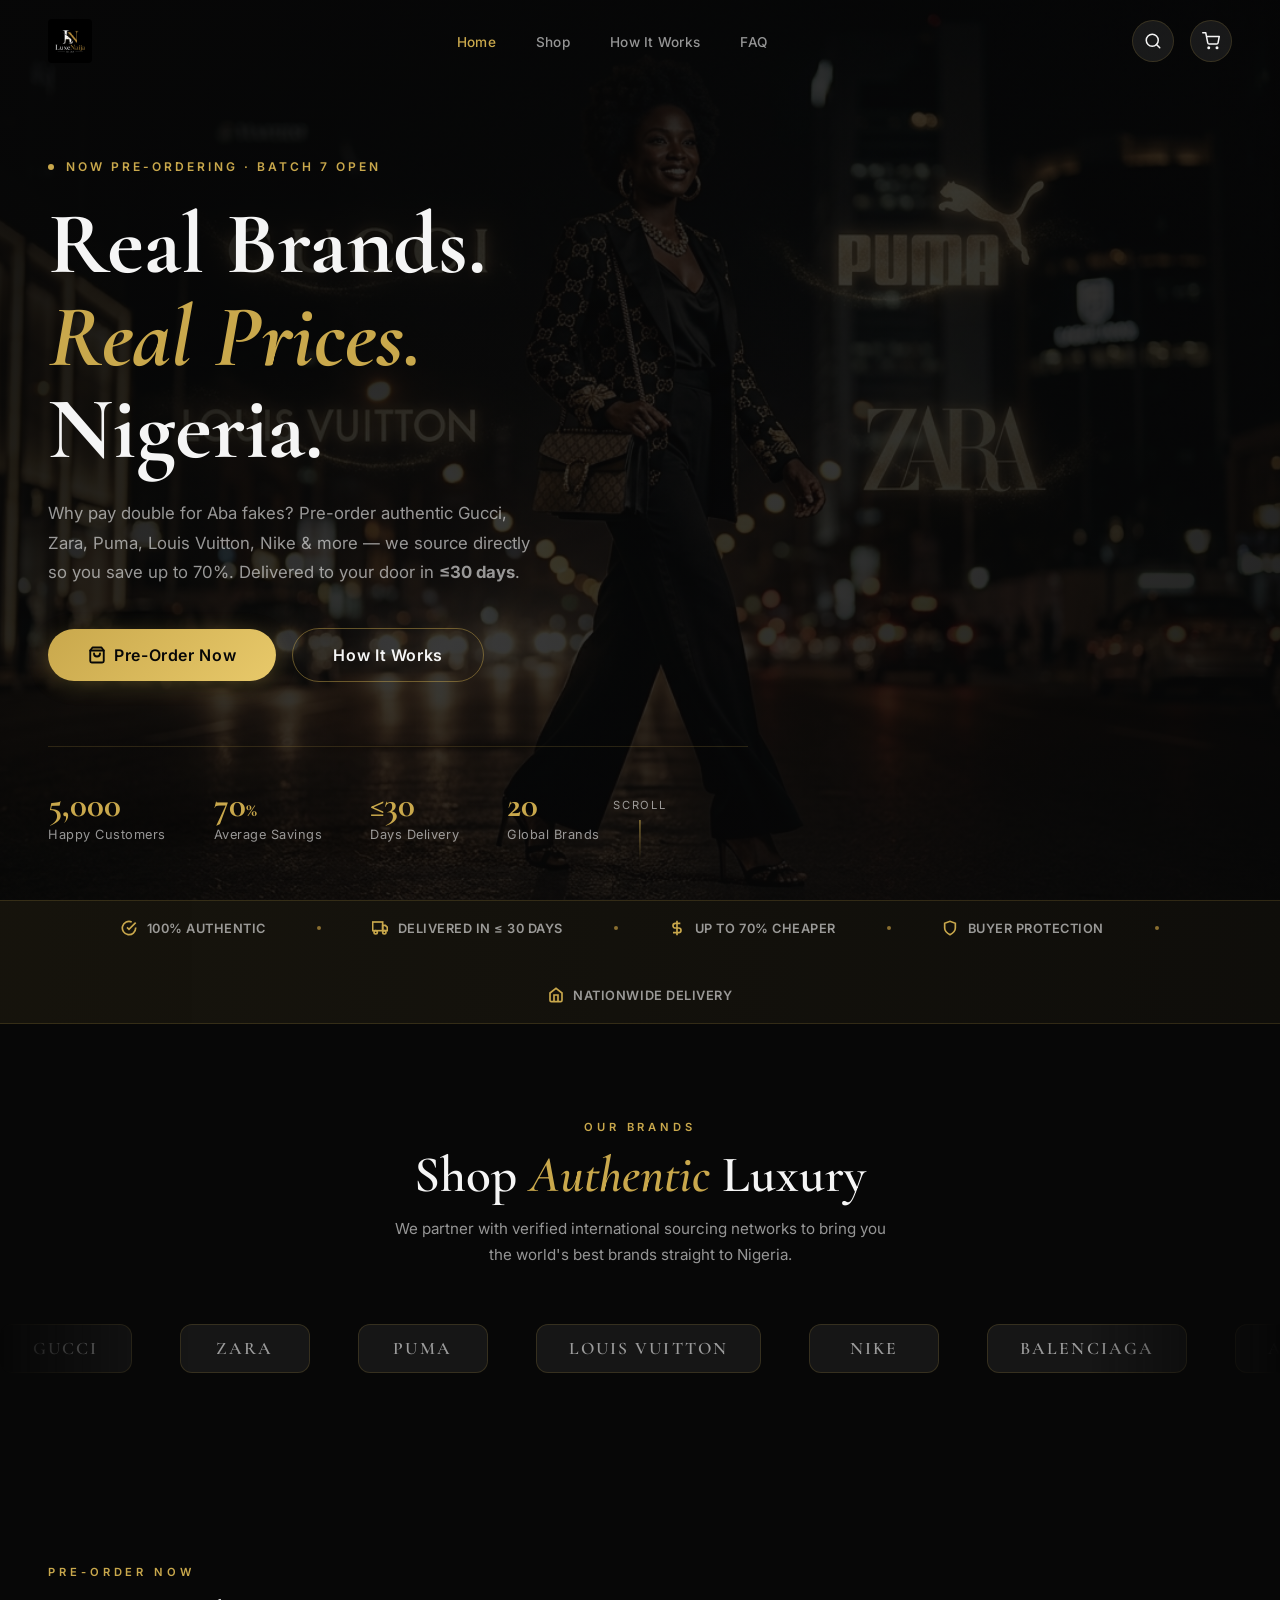
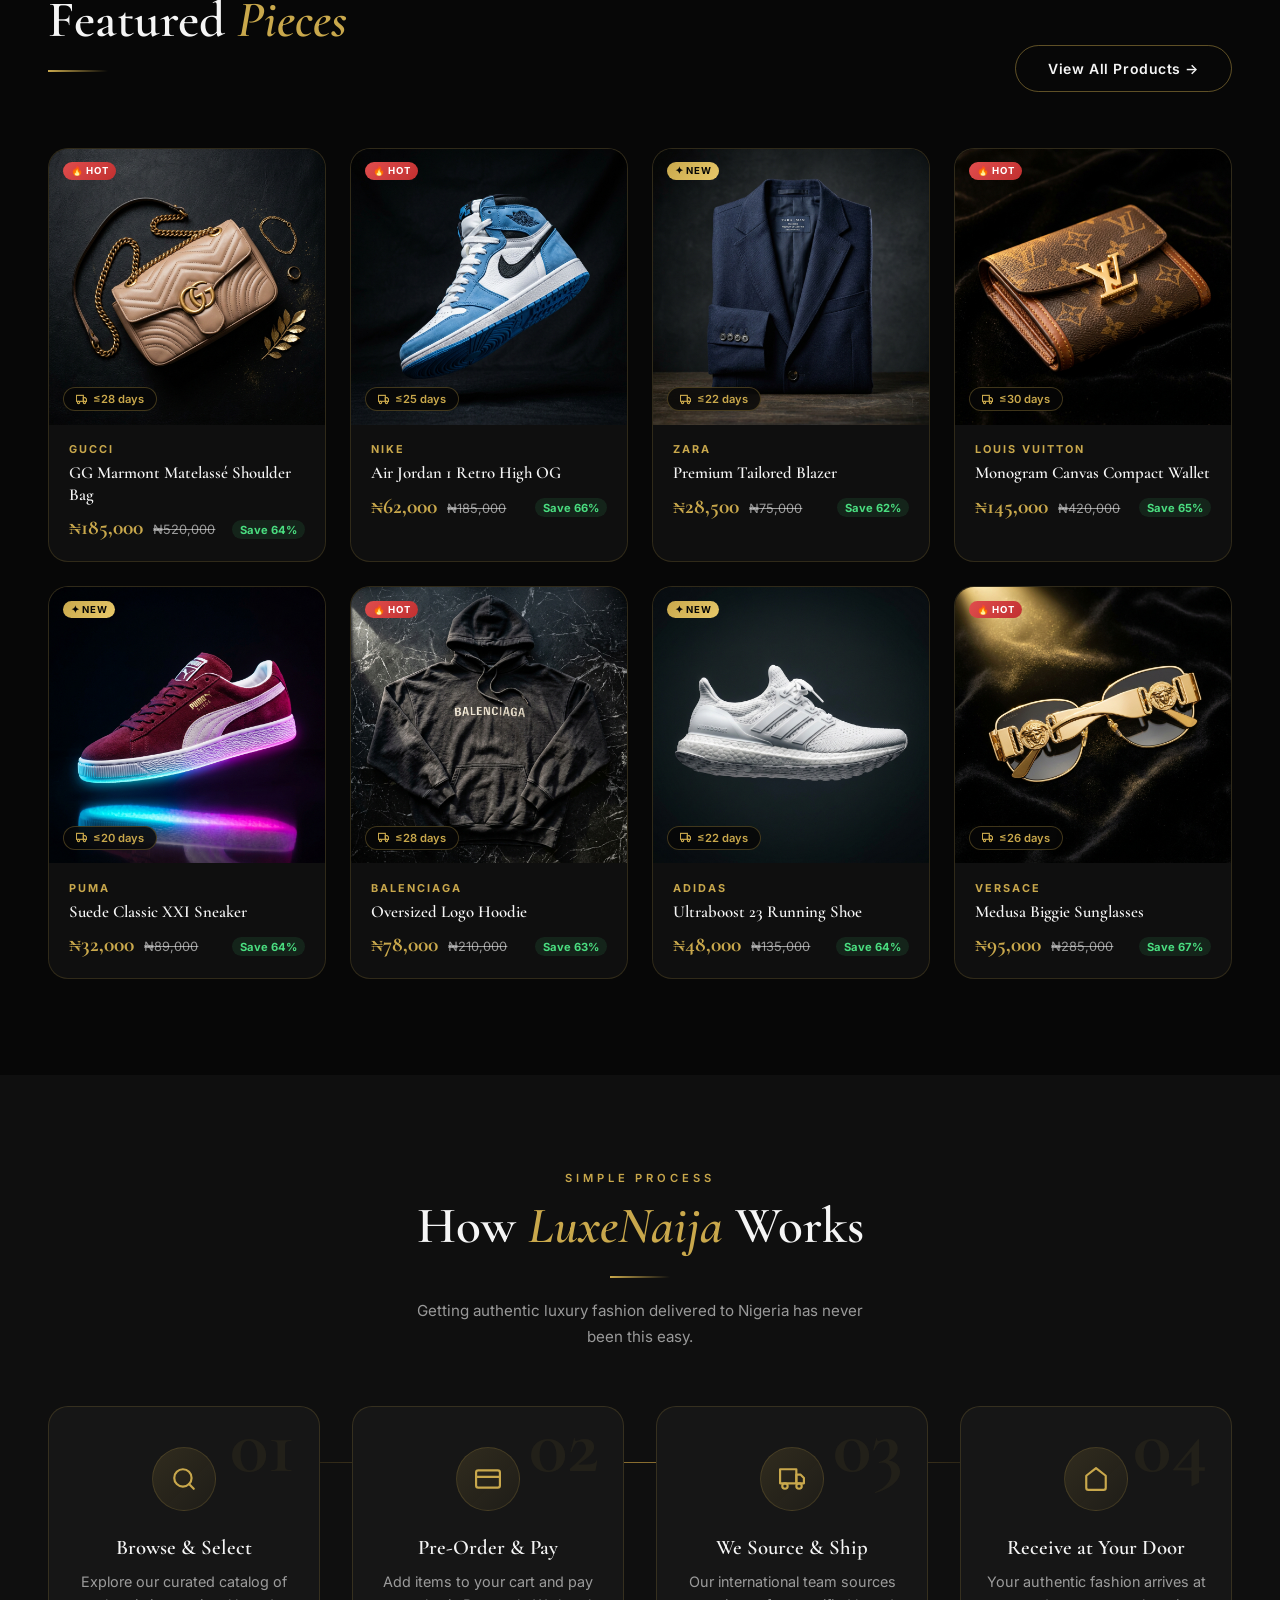
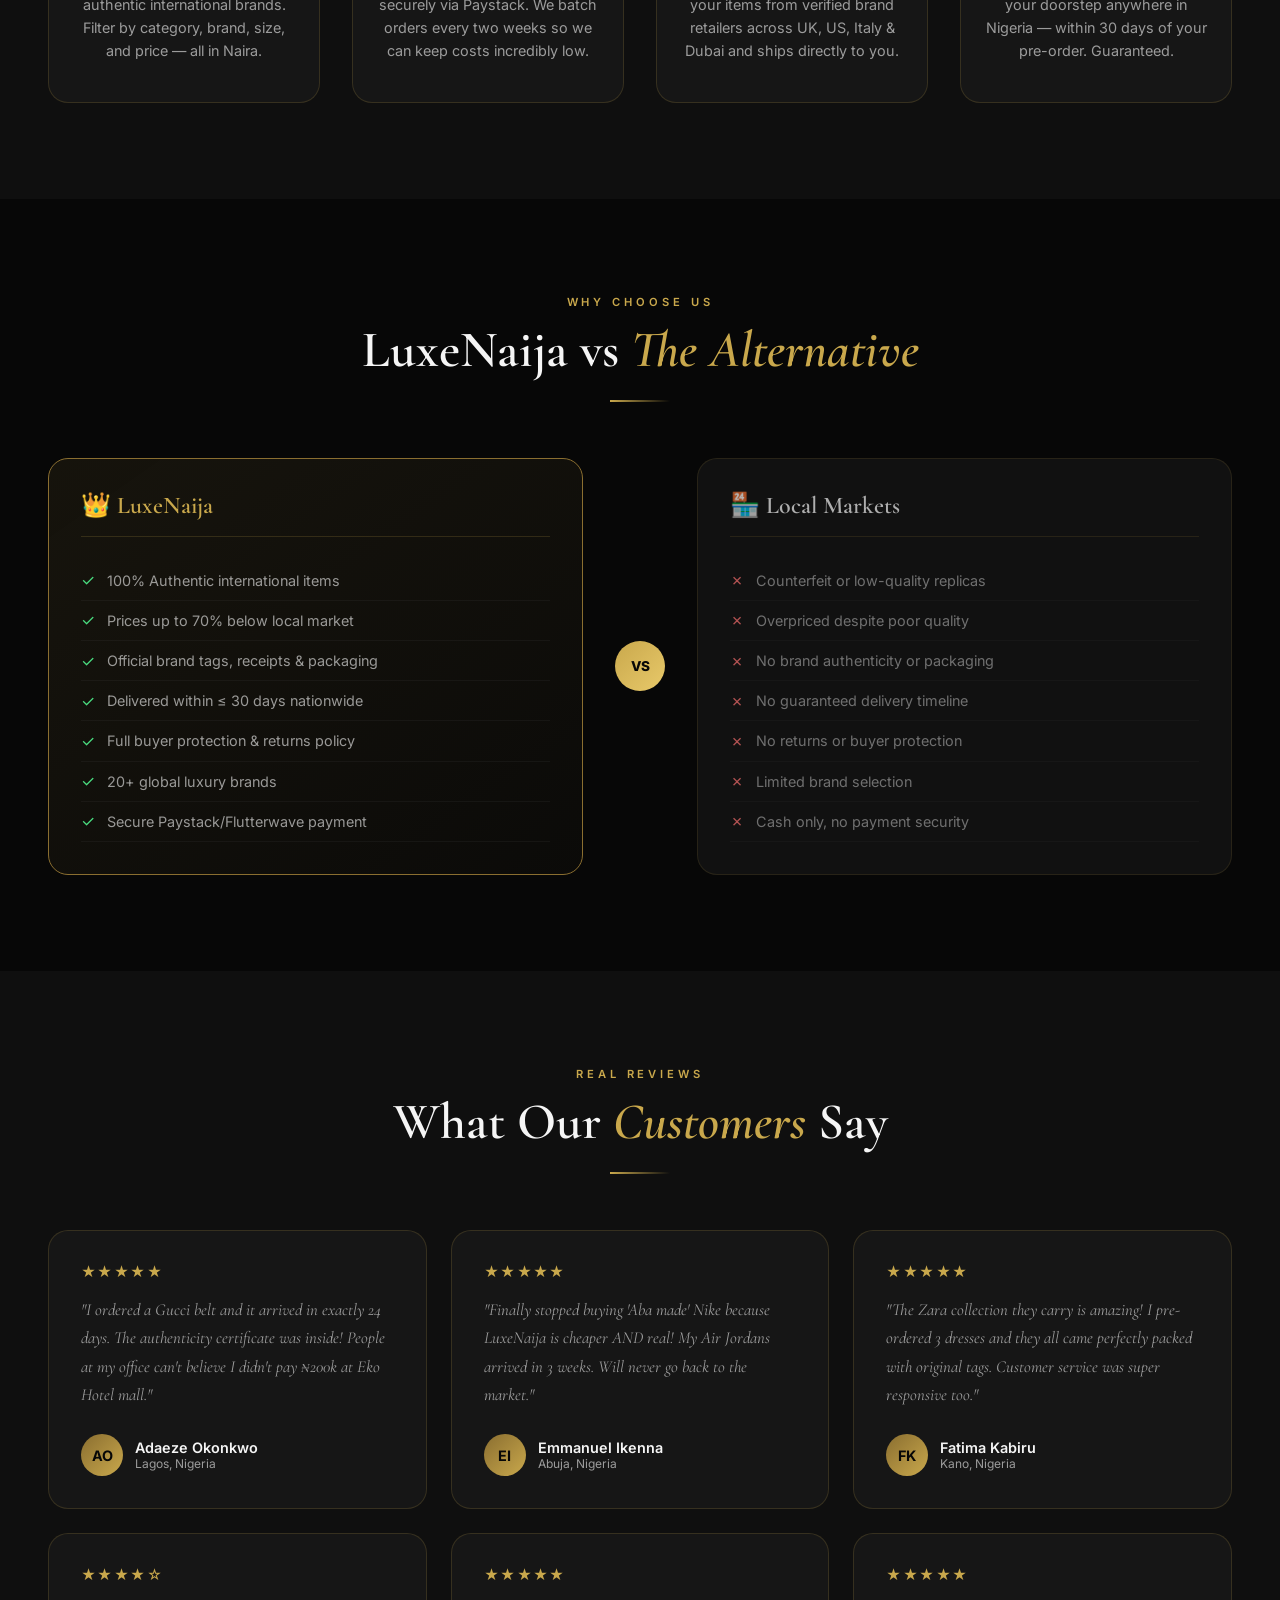
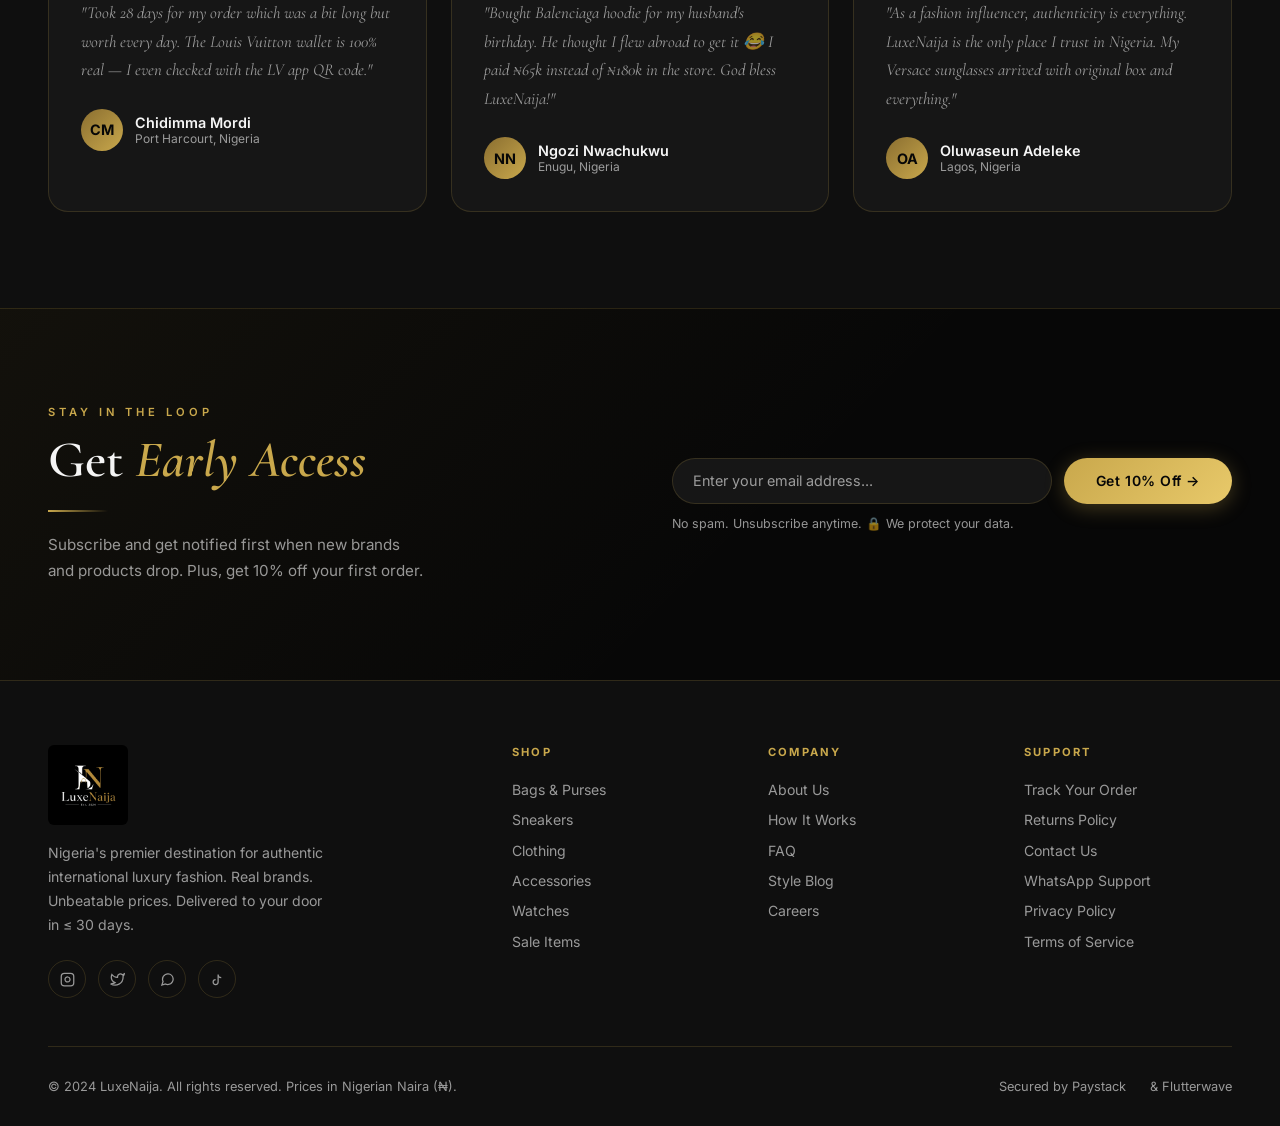
==== index.html @ 2539549a "Initial commit: LuxeNaija luxury fashion e-commerce platform with custom logo, live search, catalog " ====
<!DOCTYPE html>
<html lang="en">
<head>
  <meta charset="UTF-8">
  <meta name="viewport" content="width=device-width, initial-scale=1.0">
  <title>LuxeNaija — Authentic International Fashion, Delivered to Nigeria</title>
  <meta name="description" content="Pre-order 100% authentic Gucci, Zara, Puma, Louis Vuitton, Nike & more — delivered to your door in Nigeria within 30 days at unbeatable prices.">
  <meta name="keywords" content="luxury fashion Nigeria, buy Gucci Nigeria, authentic brands Nigeria, Zara Nigeria, pre-order fashion Nigeria">
  <meta property="og:title" content="LuxeNaija — Authentic International Fashion">
  <meta property="og:description" content="Get authentic Gucci, Zara, Puma & more in Nigeria at prices you'll love. Pre-order & receive in ≤30 days.">
  <link rel="stylesheet" href="css/style.css">
  <link rel="icon" href="data:image/svg+xml,<svg xmlns='http://www.w3.org/2000/svg' viewBox='0 0 100 100'><text y='.9em' font-size='90'>👑</text></svg>">
</head>
<body>

<!-- ═══════════════════════════════ NAVBAR ═══════════════════════════════ -->
<nav class="navbar" id="navbar">
  <div class="container">
    <a href="index.html" class="nav-logo" aria-label="LuxeNaija Home">
      <img src="images/logo.jpg" alt="LuxeNaija Logo" class="nav-logo-img">
    </a>
    <ul class="nav-links" role="navigation" aria-label="Main navigation">
      <li><a href="index.html" class="active" id="nav-home">Home</a></li>
      <li><a href="products.html" id="nav-shop">Shop</a></li>
      <li><a href="about.html" id="nav-about">How It Works</a></li>
      <li><a href="about.html#faq" id="nav-faq">FAQ</a></li>
    </ul>
    <div class="nav-actions">
      <button class="nav-icon-btn" id="search-trigger-btn" aria-label="Search catalog">
        <svg xmlns="http://www.w3.org/2000/svg" width="18" height="18" viewBox="0 0 24 24" fill="none" stroke="currentColor" stroke-width="2" stroke-linecap="round" stroke-linejoin="round"><circle cx="11" cy="11" r="8"/><line x1="21" y1="21" x2="16.65" y2="16.65"/></svg>
      </button>
      <button class="nav-icon-btn" id="cart-btn" aria-label="View cart" onclick="location.href='cart.html'">
        <svg xmlns="http://www.w3.org/2000/svg" width="18" height="18" viewBox="0 0 24 24" fill="none" stroke="currentColor" stroke-width="2" stroke-linecap="round" stroke-linejoin="round"><circle cx="9" cy="21" r="1"/><circle cx="20" cy="21" r="1"/><path d="M1 1h4l2.68 13.39a2 2 0 0 0 2 1.61h9.72a2 2 0 0 0 2-1.61L23 6H6"/></svg>
        <span class="cart-count" id="cart-count">0</span>
      </button>
      <button class="hamburger" id="hamburger" aria-label="Open menu" aria-expanded="false">
        <span></span><span></span><span></span>
      </button>
    </div>
  </div>
</nav>

<!-- Mobile Menu -->
<div class="mobile-menu" id="mobile-menu" role="dialog" aria-modal="true">
  <button class="mobile-menu-close" id="mobile-menu-close" aria-label="Close menu">✕</button>
  <a href="index.html">Home</a>
  <a href="products.html">Shop</a>
  <a href="about.html">How It Works</a>
  <a href="about.html#faq">FAQ</a>
  <a href="cart.html">🛒 Cart</a>
</div>

<!-- ═══════════════════════════════ HERO ═══════════════════════════════ -->
<section class="hero" id="hero" aria-label="Hero">
  <div class="hero-bg">
    <img src="images/hero_banner.jpg" alt="Nigerian woman in luxury fashion" loading="eager">
  </div>
  <div class="container">
    <div class="hero-content fade-up">
      <div class="hero-eyebrow">
        <span class="dot"></span>
        <span>Now Pre-Ordering · Batch 7 Open</span>
      </div>
      <h1>
        Real Brands.<br>
        <span class="line-gold">Real Prices.</span><br>
        Nigeria.
      </h1>
      <p class="hero-desc">
        Why pay double for Aba fakes? Pre-order authentic Gucci, Zara, Puma, Louis Vuitton, Nike & more — we source directly so you save up to 70%. Delivered to your door in <strong>≤30 days</strong>.
      </p>
      <div class="hero-actions">
        <a href="products.html" class="btn btn-primary btn-lg" id="hero-cta-shop">
          <svg xmlns="http://www.w3.org/2000/svg" width="18" height="18" viewBox="0 0 24 24" fill="none" stroke="currentColor" stroke-width="2.5" stroke-linecap="round" stroke-linejoin="round"><path d="M6 2 3 6v14a2 2 0 0 0 2 2h14a2 2 0 0 0 2-2V6l-3-4z"/><line x1="3" y1="6" x2="21" y2="6"/><path d="M16 10a4 4 0 0 1-8 0"/></svg>
          Pre-Order Now
        </a>
        <a href="about.html" class="btn btn-outline btn-lg" id="hero-cta-learn">How It Works</a>
      </div>
      <div class="hero-stats">
        <div>
          <div class="hero-stat-value" data-count="5000">0</div>
          <div class="hero-stat-label">Happy Customers</div>
        </div>
        <div>
          <div class="hero-stat-value">70<span style="font-size:1.2rem">%</span></div>
          <div class="hero-stat-label">Average Savings</div>
        </div>
        <div>
          <div class="hero-stat-value">≤30</div>
          <div class="hero-stat-label">Days Delivery</div>
        </div>
        <div>
          <div class="hero-stat-value" data-count="20">0</div>
          <div class="hero-stat-label">Global Brands</div>
        </div>
      </div>
    </div>
  </div>
  <div class="hero-scroll" aria-hidden="true">
    <span>Scroll</span>
    <div class="scroll-line"></div>
  </div>
</section>

<!-- ═══════════════════════════════ TRUST BAR ═══════════════════════════════ -->
<div class="trust-bar" aria-label="Trust indicators">
  <div class="container">
    <div class="trust-item">
      <svg xmlns="http://www.w3.org/2000/svg" width="16" height="16" viewBox="0 0 24 24" fill="none" stroke="currentColor" stroke-width="2.5"><path d="M22 11.08V12a10 10 0 1 1-5.93-9.14"/><polyline points="22 4 12 14.01 9 11.01"/></svg>
      100% Authentic
    </div>
    <div class="trust-sep" aria-hidden="true"></div>
    <div class="trust-item">
      <svg xmlns="http://www.w3.org/2000/svg" width="16" height="16" viewBox="0 0 24 24" fill="none" stroke="currentColor" stroke-width="2.5"><rect x="1" y="3" width="15" height="13"/><polygon points="16 8 20 8 23 11 23 16 16 16 16 8"/><circle cx="5.5" cy="18.5" r="2.5"/><circle cx="18.5" cy="18.5" r="2.5"/></svg>
      Delivered in ≤ 30 Days
    </div>
    <div class="trust-sep" aria-hidden="true"></div>
    <div class="trust-item">
      <svg xmlns="http://www.w3.org/2000/svg" width="16" height="16" viewBox="0 0 24 24" fill="none" stroke="currentColor" stroke-width="2.5"><line x1="12" y1="1" x2="12" y2="23"/><path d="M17 5H9.5a3.5 3.5 0 0 0 0 7h5a3.5 3.5 0 0 1 0 7H6"/></svg>
      Up to 70% Cheaper
    </div>
    <div class="trust-sep" aria-hidden="true"></div>
    <div class="trust-item">
      <svg xmlns="http://www.w3.org/2000/svg" width="16" height="16" viewBox="0 0 24 24" fill="none" stroke="currentColor" stroke-width="2.5"><path d="M12 22s8-4 8-10V5l-8-3-8 3v7c0 6 8 10 8 10z"/></svg>
      Buyer Protection
    </div>
    <div class="trust-sep" aria-hidden="true"></div>
    <div class="trust-item">
      <svg xmlns="http://www.w3.org/2000/svg" width="16" height="16" viewBox="0 0 24 24" fill="none" stroke="currentColor" stroke-width="2.5"><path d="M3 9l9-7 9 7v11a2 2 0 0 1-2 2H5a2 2 0 0 1-2-2z"/><polyline points="9 22 9 12 15 12 15 22"/></svg>
      Nationwide Delivery
    </div>
  </div>
</div>

<!-- ═══════════════════════════════ BRANDS ═══════════════════════════════ -->
<section class="brands-section section" id="brands" aria-label="Partner brands">
  <div class="container">
    <div class="section-header centered">
      <div class="section-label">Our Brands</div>
      <h2 class="section-title">Shop <em>Authentic</em> Luxury</h2>
      <p class="text-muted" style="margin-top:0.75rem;max-width:500px;margin-inline:auto">
        We partner with verified international sourcing networks to bring you the world's best brands straight to Nigeria.
      </p>
    </div>
  </div>
  <div class="marquee-wrapper" aria-hidden="true">
    <div class="marquee-track" id="marquee-track">
      <div class="brand-chip">GUCCI</div>
      <div class="brand-chip">ZARA</div>
      <div class="brand-chip">PUMA</div>
      <div class="brand-chip">LOUIS VUITTON</div>
      <div class="brand-chip">NIKE</div>
      <div class="brand-chip">BALENCIAGA</div>
      <div class="brand-chip">ADIDAS</div>
      <div class="brand-chip">VERSACE</div>
      <div class="brand-chip">BURBERRY</div>
      <div class="brand-chip">FENDI</div>
      <div class="brand-chip">CALVIN KLEIN</div>
      <div class="brand-chip">TOMMY HILFIGER</div>
      <div class="brand-chip">RALPH LAUREN</div>
      <div class="brand-chip">H&M PREMIUM</div>
      <!-- duplicates for infinite loop -->
      <div class="brand-chip">GUCCI</div>
      <div class="brand-chip">ZARA</div>
      <div class="brand-chip">PUMA</div>
      <div class="brand-chip">LOUIS VUITTON</div>
      <div class="brand-chip">NIKE</div>
      <div class="brand-chip">BALENCIAGA</div>
      <div class="brand-chip">ADIDAS</div>
      <div class="brand-chip">VERSACE</div>
      <div class="brand-chip">BURBERRY</div>
      <div class="brand-chip">FENDI</div>
      <div class="brand-chip">CALVIN KLEIN</div>
      <div class="brand-chip">TOMMY HILFIGER</div>
      <div class="brand-chip">RALPH LAUREN</div>
      <div class="brand-chip">H&M PREMIUM</div>
    </div>
  </div>
</section>

<!-- ═══════════════════════════════ FEATURED PRODUCTS ═══════════════════════════════ -->
<section class="section" id="featured" aria-label="Featured products">
  <div class="container">
    <div class="section-header" style="display:flex;align-items:flex-end;justify-content:space-between;flex-wrap:wrap;gap:1rem">
      <div>
        <div class="section-label">Pre-Order Now</div>
        <h2 class="section-title">Featured <em>Pieces</em></h2>
        <div class="gold-divider"></div>
      </div>
      <a href="products.html" class="btn btn-outline" id="view-all-products">View All Products →</a>
    </div>
    <div class="products-grid" id="featured-grid">
      <!-- Injected by JS -->
    </div>
  </div>
</section>

<!-- ═══════════════════════════════ HOW IT WORKS ═══════════════════════════════ -->
<section class="how-it-works section" id="how-it-works" aria-label="How it works">
  <div class="container">
    <div class="section-header centered">
      <div class="section-label">Simple Process</div>
      <h2 class="section-title">How <em>LuxeNaija</em> Works</h2>
      <div class="gold-divider" style="margin-inline:auto"></div>
      <p class="text-muted" style="margin-top:0.5rem;max-width:480px;margin-inline:auto">
        Getting authentic luxury fashion delivered to Nigeria has never been this easy.
      </p>
    </div>
    <div class="steps-grid">
      <div class="step-card fade-up" id="step-1">
        <div class="step-number">01</div>
        <div class="step-icon">
          <svg xmlns="http://www.w3.org/2000/svg" width="26" height="26" viewBox="0 0 24 24" fill="none" stroke="currentColor" stroke-width="2" stroke-linecap="round" stroke-linejoin="round"><circle cx="11" cy="11" r="8"/><line x1="21" y1="21" x2="16.65" y2="16.65"/></svg>
        </div>
        <div class="step-title">Browse & Select</div>
        <p class="step-desc">Explore our curated catalog of authentic international brands. Filter by category, brand, size, and price — all in Naira.</p>
      </div>
      <div class="step-card fade-up" id="step-2" style="transition-delay:0.1s">
        <div class="step-number">02</div>
        <div class="step-icon">
          <svg xmlns="http://www.w3.org/2000/svg" width="26" height="26" viewBox="0 0 24 24" fill="none" stroke="currentColor" stroke-width="2" stroke-linecap="round" stroke-linejoin="round"><rect x="1" y="4" width="22" height="16" rx="2" ry="2"/><line x1="1" y1="10" x2="23" y2="10"/></svg>
        </div>
        <div class="step-title">Pre-Order & Pay</div>
        <p class="step-desc">Add items to your cart and pay securely via Paystack. We batch orders every two weeks so we can keep costs incredibly low.</p>
      </div>
      <div class="step-card fade-up" id="step-3" style="transition-delay:0.2s">
        <div class="step-number">03</div>
        <div class="step-icon">
          <svg xmlns="http://www.w3.org/2000/svg" width="26" height="26" viewBox="0 0 24 24" fill="none" stroke="currentColor" stroke-width="2" stroke-linecap="round" stroke-linejoin="round"><rect x="1" y="3" width="15" height="13"/><polygon points="16 8 20 8 23 11 23 16 16 16 16 8"/><circle cx="5.5" cy="18.5" r="2.5"/><circle cx="18.5" cy="18.5" r="2.5"/></svg>
        </div>
        <div class="step-title">We Source & Ship</div>
        <p class="step-desc">Our international team sources your items from verified brand retailers across UK, US, Italy & Dubai and ships directly to you.</p>
      </div>
      <div class="step-card fade-up" id="step-4" style="transition-delay:0.3s">
        <div class="step-number">04</div>
        <div class="step-icon">
          <svg xmlns="http://www.w3.org/2000/svg" width="26" height="26" viewBox="0 0 24 24" fill="none" stroke="currentColor" stroke-width="2" stroke-linecap="round" stroke-linejoin="round"><path d="M3 9l9-7 9 7v11a2 2 0 0 1-2 2H5a2 2 0 0 1-2-2z"/></svg>
        </div>
        <div class="step-title">Receive at Your Door</div>
        <p class="step-desc">Your authentic fashion arrives at your doorstep anywhere in Nigeria — within 30 days of your pre-order. Guaranteed.</p>
      </div>
    </div>
  </div>
</section>

<!-- ═══════════════════════════════ COMPARISON ═══════════════════════════════ -->
<section class="comparison-section" id="comparison" aria-label="LuxeNaija vs Aba Made comparison">
  <div class="container">
    <div class="section-header centered">
      <div class="section-label">Why Choose Us</div>
      <h2 class="section-title">LuxeNaija vs <em>The Alternative</em></h2>
      <div class="gold-divider" style="margin-inline:auto"></div>
    </div>
    <div class="comparison-grid">
      <div class="compare-card luxe">
        <div class="compare-title" style="color:var(--gold)">👑 LuxeNaija</div>
        <div class="compare-item"><span class="ci-icon">✓</span> 100% Authentic international items</div>
        <div class="compare-item"><span class="ci-icon">✓</span> Prices up to 70% below local market</div>
        <div class="compare-item"><span class="ci-icon">✓</span> Official brand tags, receipts & packaging</div>
        <div class="compare-item"><span class="ci-icon">✓</span> Delivered within ≤ 30 days nationwide</div>
        <div class="compare-item"><span class="ci-icon">✓</span> Full buyer protection & returns policy</div>
        <div class="compare-item"><span class="ci-icon">✓</span> 20+ global luxury brands</div>
        <div class="compare-item"><span class="ci-icon">✓</span> Secure Paystack/Flutterwave payment</div>
      </div>
      <div class="compare-vs" aria-label="versus">VS</div>
      <div class="compare-card aba">
        <div class="compare-title">🏪 Local Markets</div>
        <div class="compare-item"><span class="ci-icon" style="color:#f87171">✗</span> Counterfeit or low-quality replicas</div>
        <div class="compare-item"><span class="ci-icon" style="color:#f87171">✗</span> Overpriced despite poor quality</div>
        <div class="compare-item"><span class="ci-icon" style="color:#f87171">✗</span> No brand authenticity or packaging</div>
        <div class="compare-item"><span class="ci-icon" style="color:#f87171">✗</span> No guaranteed delivery timeline</div>
        <div class="compare-item"><span class="ci-icon" style="color:#f87171">✗</span> No returns or buyer protection</div>
        <div class="compare-item"><span class="ci-icon" style="color:#f87171">✗</span> Limited brand selection</div>
        <div class="compare-item"><span class="ci-icon" style="color:#f87171">✗</span> Cash only, no payment security</div>
      </div>
    </div>
  </div>
</section>

<!-- ═══════════════════════════════ TESTIMONIALS ═══════════════════════════════ -->
<section class="testimonials" id="testimonials" aria-label="Customer testimonials">
  <div class="container">
    <div class="section-header centered">
      <div class="section-label">Real Reviews</div>
      <h2 class="section-title">What Our <em>Customers</em> Say</h2>
      <div class="gold-divider" style="margin-inline:auto"></div>
    </div>
    <div class="testimonials-track">
      <div class="testimonial-card fade-up">
        <div class="stars">★★★★★</div>
        <p class="testimonial-text">"I ordered a Gucci belt and it arrived in exactly 24 days. The authenticity certificate was inside! People at my office can't believe I didn't pay ₦200k at Eko Hotel mall."</p>
        <div class="testimonial-author">
          <div class="author-avatar">AO</div>
          <div>
            <div class="author-name">Adaeze Okonkwo</div>
            <div class="author-location">Lagos, Nigeria</div>
          </div>
        </div>
      </div>
      <div class="testimonial-card fade-up" style="transition-delay:0.1s">
        <div class="stars">★★★★★</div>
        <p class="testimonial-text">"Finally stopped buying 'Aba made' Nike because LuxeNaija is cheaper AND real! My Air Jordans arrived in 3 weeks. Will never go back to the market."</p>
        <div class="testimonial-author">
          <div class="author-avatar">EI</div>
          <div>
            <div class="author-name">Emmanuel Ikenna</div>
            <div class="author-location">Abuja, Nigeria</div>
          </div>
        </div>
      </div>
      <div class="testimonial-card fade-up" style="transition-delay:0.2s">
        <div class="stars">★★★★★</div>
        <p class="testimonial-text">"The Zara collection they carry is amazing! I pre-ordered 3 dresses and they all came perfectly packed with original tags. Customer service was super responsive too."</p>
        <div class="testimonial-author">
          <div class="author-avatar">FK</div>
          <div>
            <div class="author-name">Fatima Kabiru</div>
            <div class="author-location">Kano, Nigeria</div>
          </div>
        </div>
      </div>
      <div class="testimonial-card fade-up" style="transition-delay:0.3s">
        <div class="stars">★★★★☆</div>
        <p class="testimonial-text">"Took 28 days for my order which was a bit long but worth every day. The Louis Vuitton wallet is 100% real — I even checked with the LV app QR code."</p>
        <div class="testimonial-author">
          <div class="author-avatar">CM</div>
          <div>
            <div class="author-name">Chidimma Mordi</div>
            <div class="author-location">Port Harcourt, Nigeria</div>
          </div>
        </div>
      </div>
      <div class="testimonial-card fade-up" style="transition-delay:0.4s">
        <div class="stars">★★★★★</div>
        <p class="testimonial-text">"Bought Balenciaga hoodie for my husband's birthday. He thought I flew abroad to get it 😂 I paid ₦65k instead of ₦180k in the store. God bless LuxeNaija!"</p>
        <div class="testimonial-author">
          <div class="author-avatar">NN</div>
          <div>
            <div class="author-name">Ngozi Nwachukwu</div>
            <div class="author-location">Enugu, Nigeria</div>
          </div>
        </div>
      </div>
      <div class="testimonial-card fade-up" style="transition-delay:0.5s">
        <div class="stars">★★★★★</div>
        <p class="testimonial-text">"As a fashion influencer, authenticity is everything. LuxeNaija is the only place I trust in Nigeria. My Versace sunglasses arrived with original box and everything."</p>
        <div class="testimonial-author">
          <div class="author-avatar">OA</div>
          <div>
            <div class="author-name">Oluwaseun Adeleke</div>
            <div class="author-location">Lagos, Nigeria</div>
          </div>
        </div>
      </div>
    </div>
  </div>
</section>

<!-- ═══════════════════════════════ NEWSLETTER ═══════════════════════════════ -->
<section class="newsletter" id="newsletter" aria-label="Newsletter signup">
  <div class="container">
    <div class="fade-up">
      <div class="section-label">Stay in the Loop</div>
      <h2 class="section-title">Get <em>Early Access</em></h2>
      <div class="gold-divider"></div>
      <p class="text-muted" style="margin-top:0.5rem;max-width:380px">
        Subscribe and get notified first when new brands and products drop. Plus, get 10% off your first order.
      </p>
    </div>
    <div class="fade-up" style="transition-delay:0.15s">
      <form class="newsletter-form" id="newsletter-form" novalidate>
        <input type="email" class="newsletter-input" id="newsletter-email" placeholder="Enter your email address..." required aria-label="Email address">
        <button type="submit" class="btn btn-primary" id="newsletter-submit">
          Get 10% Off →
        </button>
      </form>
      <p style="margin-top:0.75rem;font-size:0.78rem;color:var(--white-dim)">No spam. Unsubscribe anytime. 🔒 We protect your data.</p>
    </div>
  </div>
</section>

<!-- ═══════════════════════════════ FOOTER ═══════════════════════════════ -->
<footer id="footer" role="contentinfo">
  <div class="container">
    <div class="footer-grid">
      <div class="footer-brand">
        <img src="images/logo.jpg" alt="LuxeNaija Logo" class="footer-logo-img">
        <p class="footer-desc">Nigeria's premier destination for authentic international luxury fashion. Real brands. Unbeatable prices. Delivered to your door in ≤ 30 days.</p>
        <div class="footer-socials">
          <a href="#" class="social-btn" aria-label="Instagram" id="footer-instagram">
            <svg xmlns="http://www.w3.org/2000/svg" width="15" height="15" viewBox="0 0 24 24" fill="none" stroke="currentColor" stroke-width="2"><rect x="2" y="2" width="20" height="20" rx="5" ry="5"/><path d="M16 11.37A4 4 0 1 1 12.63 8 4 4 0 0 1 16 11.37z"/><line x1="17.5" y1="6.5" x2="17.51" y2="6.5"/></svg>
          </a>
          <a href="#" class="social-btn" aria-label="Twitter/X" id="footer-twitter">
            <svg xmlns="http://www.w3.org/2000/svg" width="15" height="15" viewBox="0 0 24 24" fill="none" stroke="currentColor" stroke-width="2"><path d="M23 3a10.9 10.9 0 0 1-3.14 1.53 4.48 4.48 0 0 0-7.86 3v1A10.66 10.66 0 0 1 3 4s-4 9 5 13a11.64 11.64 0 0 1-7 2c9 5 20 0 20-11.5a4.5 4.5 0 0 0-.08-.83A7.72 7.72 0 0 0 23 3z"/></svg>
          </a>
          <a href="#" class="social-btn" aria-label="WhatsApp" id="footer-whatsapp">
            <svg xmlns="http://www.w3.org/2000/svg" width="15" height="15" viewBox="0 0 24 24" fill="none" stroke="currentColor" stroke-width="2"><path d="M21 11.5a8.38 8.38 0 0 1-.9 3.8 8.5 8.5 0 0 1-7.6 4.7 8.38 8.38 0 0 1-3.8-.9L3 21l1.9-5.7a8.38 8.38 0 0 1-.9-3.8 8.5 8.5 0 0 1 4.7-7.6 8.38 8.38 0 0 1 3.8-.9h.5a8.48 8.48 0 0 1 8 8v.5z"/></svg>
          </a>
          <a href="#" class="social-btn" aria-label="TikTok" id="footer-tiktok">
            <svg xmlns="http://www.w3.org/2000/svg" width="15" height="15" viewBox="0 0 24 24" fill="none" stroke="currentColor" stroke-width="2"><path d="M9 12a4 4 0 1 0 4 4V4a5 5 0 0 0 5 5"/></svg>
          </a>
        </div>
      </div>
      <div class="footer-col">
        <div class="footer-col-title">Shop</div>
        <ul>
          <li><a href="products.html?cat=bags" id="footer-bags">Bags & Purses</a></li>
          <li><a href="products.html?cat=sneakers" id="footer-sneakers">Sneakers</a></li>
          <li><a href="products.html?cat=clothing" id="footer-clothing">Clothing</a></li>
          <li><a href="products.html?cat=accessories" id="footer-accessories">Accessories</a></li>
          <li><a href="products.html?cat=watches" id="footer-watches">Watches</a></li>
          <li><a href="products.html?sale=1" id="footer-sale">Sale Items</a></li>
        </ul>
      </div>
      <div class="footer-col">
        <div class="footer-col-title">Company</div>
        <ul>
          <li><a href="about.html" id="footer-about">About Us</a></li>
          <li><a href="about.html#how-it-works" id="footer-how">How It Works</a></li>
          <li><a href="about.html#faq" id="footer-faq">FAQ</a></li>
          <li><a href="#" id="footer-blog">Style Blog</a></li>
          <li><a href="#" id="footer-careers">Careers</a></li>
        </ul>
      </div>
      <div class="footer-col">
        <div class="footer-col-title">Support</div>
        <ul>
          <li><a href="#" id="footer-track">Track Your Order</a></li>
          <li><a href="#" id="footer-returns">Returns Policy</a></li>
          <li><a href="#" id="footer-contact">Contact Us</a></li>
          <li><a href="#" id="footer-whatsapp-support">WhatsApp Support</a></li>
          <li><a href="#" id="footer-privacy">Privacy Policy</a></li>
          <li><a href="#" id="footer-terms">Terms of Service</a></li>
        </ul>
      </div>
    </div>
    <div class="footer-bottom">
      <p>© 2024 LuxeNaija. All rights reserved. Prices in Nigerian Naira (₦).</p>
      <div class="footer-bottom-links">
        <a href="#" id="footer-paystack-info">Secured by Paystack</a>
        <a href="#" id="footer-flutterwave-info">& Flutterwave</a>
      </div>
    </div>
  </div>
</footer>

<!-- Live Search Modal -->
<div class="search-modal" id="search-modal" role="dialog" aria-modal="true">
  <div class="search-box-container">
    <div class="search-input-wrap">
      <svg xmlns="http://www.w3.org/2000/svg" width="20" height="20" viewBox="0 0 24 24" fill="none" stroke="currentColor" stroke-width="2"><circle cx="11" cy="11" r="8"/><line x1="21" y1="21" x2="16.65" y2="16.65"/></svg>
      <input type="text" class="search-input" id="search-modal-input" placeholder="Search Gucci, Nike, Zara, Bags, Sneakers..." aria-label="Search items">
      <button class="search-close-btn" id="search-modal-close" aria-label="Close search">✕</button>
    </div>
    <div class="search-results-grid" id="search-modal-results"></div>
  </div>
</div>

<!-- Toast -->
<div class="toast" id="toast" role="alert" aria-live="polite">
  <span class="toast-icon">✓</span>
  <span id="toast-msg">Added to cart!</span>
</div>

<script src="js/products-data.js"></script>
<script src="js/main.js"></script>
</body>
</html>
---- css/style.css ----
/* =============================================
   LuxeNaija — Premium Fashion Pre-Order
   Design System & Full Stylesheet
   ============================================= */

@import url('https://fonts.googleapis.com/css2?family=Cormorant+Garamond:ital,wght@0,300;0,400;0,500;0,600;0,700;1,300;1,400&family=Inter:wght@300;400;500;600;700&display=swap');

/* ── CSS Variables ── */
:root {
  --gold: #c9a84c;
  --gold-light: #e8c96a;
  --gold-dim: #8a6e30;
  --black: #070707;
  --surface-1: #0f0f0f;
  --surface-2: #161616;
  --surface-3: #1e1e1e;
  --surface-4: #282828;
  --white: #f5f5f5;
  --white-dim: rgba(245,245,245,0.6);
  --white-faint: rgba(245,245,245,0.08);
  --border: rgba(201,168,76,0.18);
  --border-hover: rgba(201,168,76,0.45);
  --radius-sm: 6px;
  --radius-md: 12px;
  --radius-lg: 20px;
  --radius-xl: 32px;
  --shadow-gold: 0 0 40px rgba(201,168,76,0.12);
  --shadow-card: 0 8px 32px rgba(0,0,0,0.5);
  --transition: all 0.35s cubic-bezier(0.4,0,0.2,1);
  --font-display: 'Cormorant Garamond', serif;
  --font-body: 'Inter', sans-serif;
}

/* ── Reset ── */
*, *::before, *::after { box-sizing: border-box; margin: 0; padding: 0; }
html { scroll-behavior: smooth; font-size: 16px; }
body {
  font-family: var(--font-body);
  background: var(--black);
  color: var(--white);
  overflow-x: hidden;
  -webkit-font-smoothing: antialiased;
}
a { color: inherit; text-decoration: none; }
img { display: block; width: 100%; object-fit: cover; }
ul { list-style: none; }
button { cursor: pointer; border: none; background: none; font-family: inherit; }
input, select, textarea { font-family: inherit; }

/* ── Scrollbar ── */
::-webkit-scrollbar { width: 5px; }
::-webkit-scrollbar-track { background: var(--surface-1); }
::-webkit-scrollbar-thumb { background: var(--gold-dim); border-radius: 99px; }

/* ── Utilities ── */
.container { width: 100%; max-width: 1280px; margin-inline: auto; padding-inline: clamp(1rem, 4vw, 3rem); }
.section-label {
  font-family: var(--font-body);
  font-size: 0.7rem;
  font-weight: 600;
  letter-spacing: 0.35em;
  text-transform: uppercase;
  color: var(--gold);
  margin-bottom: 0.75rem;
}
.section-title {
  font-family: var(--font-display);
  font-size: clamp(2rem, 4vw, 3.2rem);
  font-weight: 600;
  line-height: 1.15;
  color: var(--white);
}
.section-title em { font-style: italic; color: var(--gold); }
.text-muted { color: var(--white-dim); font-size: 0.95rem; line-height: 1.7; }
.gold-divider {
  width: 60px; height: 2px;
  background: linear-gradient(90deg, var(--gold), transparent);
  margin: 1.25rem 0;
}
.tag {
  display: inline-flex; align-items: center; gap: 0.3rem;
  padding: 0.25rem 0.75rem;
  background: rgba(201,168,76,0.12);
  border: 1px solid var(--border);
  border-radius: 99px;
  font-size: 0.7rem;
  font-weight: 600;
  letter-spacing: 0.06em;
  color: var(--gold);
  text-transform: uppercase;
}
.badge-new {
  background: linear-gradient(135deg, var(--gold), var(--gold-light));
  color: var(--black);
  font-size: 0.6rem;
  font-weight: 700;
  padding: 0.2rem 0.5rem;
  border-radius: 99px;
  letter-spacing: 0.08em;
  text-transform: uppercase;
}
.badge-hot {
  background: linear-gradient(135deg, #e04d4d, #c13030);
  color: #fff;
  font-size: 0.6rem;
  font-weight: 700;
  padding: 0.2rem 0.5rem;
  border-radius: 99px;
  letter-spacing: 0.08em;
  text-transform: uppercase;
}

/* ── Buttons ── */
.btn {
  display: inline-flex; align-items: center; justify-content: center; gap: 0.5rem;
  padding: 0.85rem 2rem;
  border-radius: 99px;
  font-weight: 600;
  font-size: 0.875rem;
  letter-spacing: 0.04em;
  transition: var(--transition);
  white-space: nowrap;
}
.btn-primary {
  background: linear-gradient(135deg, var(--gold), var(--gold-light));
  color: var(--black);
  box-shadow: 0 4px 20px rgba(201,168,76,0.3);
}
.btn-primary:hover {
  transform: translateY(-2px);
  box-shadow: 0 8px 30px rgba(201,168,76,0.45);
}
.btn-outline {
  border: 1px solid var(--border-hover);
  color: var(--white);
  background: transparent;
}
.btn-outline:hover {
  background: var(--white-faint);
  border-color: var(--gold);
  color: var(--gold);
}
.btn-ghost {
  color: var(--gold);
  padding: 0.6rem 0;
  border-bottom: 1px solid transparent;
}
.btn-ghost:hover { border-bottom-color: var(--gold); }
.btn-sm { padding: 0.6rem 1.25rem; font-size: 0.8rem; }
.btn-lg { padding: 1rem 2.5rem; font-size: 1rem; }
.btn-full { width: 100%; }

/* ── Glassmorphism Card ── */
.glass-card {
  background: rgba(22,22,22,0.8);
  border: 1px solid var(--border);
  backdrop-filter: blur(20px);
  -webkit-backdrop-filter: blur(20px);
  border-radius: var(--radius-lg);
  transition: var(--transition);
}
.glass-card:hover {
  border-color: var(--border-hover);
  box-shadow: var(--shadow-gold);
}

/* ── Navbar ── */
.navbar {
  position: fixed; top: 0; left: 0; right: 0; z-index: 1000;
  padding: 1.2rem 0;
  transition: var(--transition);
}
.navbar.scrolled {
  background: rgba(7,7,7,0.92);
  backdrop-filter: blur(24px);
  padding: 0.8rem 0;
  border-bottom: 1px solid var(--border);
}
.navbar .container {
  display: flex; align-items: center; justify-content: space-between;
}
.nav-logo {
  display: flex; align-items: center; gap: 0.6rem;
  text-decoration: none;
}
.nav-logo-img {
  height: 44px;
  width: auto;
  object-fit: contain;
  border-radius: 4px;
  transition: transform 0.3s ease;
}
.nav-logo:hover .nav-logo-img {
  transform: scale(1.06);
}
.footer-logo-img {
  height: 80px;
  width: auto;
  object-fit: contain;
  margin-bottom: 1rem;
  border-radius: 6px;
}

/* ── Live Search Modal ── */
.search-modal {
  position: fixed; inset: 0; z-index: 9999;
  background: rgba(7,7,7,0.92);
  backdrop-filter: blur(20px);
  display: none; align-items: flex-start; justify-content: center;
  padding: 5rem 1.5rem;
  opacity: 0; transition: opacity 0.3s ease;
}
.search-modal.open {
  display: flex; opacity: 1;
}
.search-box-container {
  width: 100%; max-width: 680px;
  background: var(--surface-2);
  border: 1px solid var(--border-hover);
  border-radius: var(--radius-lg);
  padding: 1.5rem;
  box-shadow: 0 16px 48px rgba(0,0,0,0.8), var(--shadow-gold);
}
.search-input-wrap {
  position: relative; display: flex; align-items: center;
}
.search-input-wrap svg {
  position: absolute; left: 1.25rem; color: var(--gold);
  pointer-events: none;
}
.search-input {
  width: 100%; padding: 1rem 3rem 1rem 3.2rem;
  background: var(--surface-3);
  border: 1px solid var(--border);
  border-radius: var(--radius-md);
  color: var(--white); font-size: 1.1rem; outline: none;
  transition: var(--transition);
}
.search-input:focus { border-color: var(--gold); }
.search-close-btn {
  position: absolute; right: 1rem; color: var(--white-dim);
  font-size: 1.2rem; padding: 0.5rem; border-radius: 50%;
  transition: color 0.2s;
}
.search-close-btn:hover { color: var(--gold); }
.search-results-grid {
  margin-top: 1.5rem; max-height: 380px; overflow-y: auto;
  display: flex; flex-direction: column; gap: 0.75rem;
}
.search-result-item {
  display: flex; align-items: center; gap: 1rem;
  padding: 0.75rem 1rem; background: var(--surface-3);
  border-radius: var(--radius-sm); border: 1px solid transparent;
  transition: var(--transition); cursor: pointer;
}
.search-result-item:hover {
  border-color: var(--gold); background: rgba(201,168,76,0.08);
}
.search-result-img {
  width: 50px; height: 50px; border-radius: var(--radius-sm);
  overflow: hidden; flex-shrink: 0;
}
.search-result-img img { width: 100%; height: 100%; object-fit: cover; }
.nav-links {
  display: flex; align-items: center; gap: 2.5rem;
}
.nav-links a {
  font-size: 0.85rem;
  font-weight: 500;
  color: var(--white-dim);
  letter-spacing: 0.02em;
  transition: var(--transition);
  position: relative;
}
.nav-links a::after {
  content: '';
  position: absolute; bottom: -4px; left: 0; right: 0;
  height: 1px;
  background: var(--gold);
  transform: scaleX(0); transform-origin: left;
  transition: transform 0.3s ease;
}
.nav-links a:hover { color: var(--white); }
.nav-links a:hover::after { transform: scaleX(1); }
.nav-links a.active { color: var(--gold); }
.nav-actions {
  display: flex; align-items: center; gap: 1rem;
}
.nav-icon-btn {
  position: relative;
  width: 42px; height: 42px;
  display: flex; align-items: center; justify-content: center;
  border-radius: 50%;
  background: var(--white-faint);
  border: 1px solid var(--border);
  color: var(--white);
  transition: var(--transition);
}
.nav-icon-btn:hover { border-color: var(--gold); color: var(--gold); }
.nav-icon-btn .cart-count {
  position: absolute; top: -4px; right: -4px;
  width: 18px; height: 18px;
  background: var(--gold);
  color: var(--black);
  border-radius: 50%;
  font-size: 0.65rem;
  font-weight: 700;
  display: flex; align-items: center; justify-content: center;
}
.hamburger {
  display: none; flex-direction: column; gap: 5px;
  width: 36px; height: 36px;
  align-items: center; justify-content: center;
}
.hamburger span {
  display: block; width: 22px; height: 2px;
  background: var(--white); border-radius: 99px;
  transition: var(--transition);
}

/* ── Mobile Menu ── */
.mobile-menu {
  display: none;
  position: fixed; top: 0; left: 0; right: 0; bottom: 0; z-index: 999;
  background: rgba(7,7,7,0.97);
  backdrop-filter: blur(24px);
  padding: 6rem 2rem 2rem;
  flex-direction: column; gap: 2rem;
}
.mobile-menu.open { display: flex; }
.mobile-menu a {
  font-family: var(--font-display);
  font-size: 2.4rem;
  font-weight: 600;
  color: var(--white-dim);
  transition: var(--transition);
  border-bottom: 1px solid var(--border);
  padding-bottom: 1rem;
}
.mobile-menu a:hover { color: var(--gold); }
.mobile-menu-close {
  position: absolute; top: 1.5rem; right: 1.5rem;
  width: 44px; height: 44px;
  display: flex; align-items: center; justify-content: center;
  border-radius: 50%;
  border: 1px solid var(--border);
  color: var(--white);
  font-size: 1.2rem;
}

/* ── Hero Section ── */
.hero {
  position: relative;
  min-height: 100vh;
  display: flex; align-items: center;
  overflow: hidden;
}
.hero-bg {
  position: absolute; inset: 0;
  background: var(--black);
}
.hero-bg img {
  width: 100%; height: 100%;
  object-fit: cover;
  opacity: 0.45;
  filter: saturate(0.8);
}
.hero-bg::after {
  content: '';
  position: absolute; inset: 0;
  background: linear-gradient(
    135deg,
    rgba(7,7,7,0.92) 0%,
    rgba(7,7,7,0.55) 50%,
    rgba(7,7,7,0.8) 100%
  );
}
.hero-content {
  position: relative; z-index: 2;
  max-width: 700px;
  padding-top: 6rem;
}
.hero-eyebrow {
  display: inline-flex; align-items: center; gap: 0.75rem;
  margin-bottom: 1.5rem;
}
.hero-eyebrow .dot {
  width: 6px; height: 6px;
  background: var(--gold);
  border-radius: 50%;
  animation: pulse 2s infinite;
}
@keyframes pulse {
  0%, 100% { opacity: 1; transform: scale(1); }
  50% { opacity: 0.5; transform: scale(0.8); }
}
.hero-eyebrow span {
  font-size: 0.75rem;
  font-weight: 600;
  letter-spacing: 0.25em;
  text-transform: uppercase;
  color: var(--gold);
}
.hero h1 {
  font-family: var(--font-display);
  font-size: clamp(3rem, 7vw, 5.5rem);
  font-weight: 700;
  line-height: 1.05;
  margin-bottom: 1.5rem;
  color: var(--white);
}
.hero h1 .line-gold { color: var(--gold); font-style: italic; }
.hero-desc {
  font-size: 1.05rem;
  color: var(--white-dim);
  line-height: 1.75;
  max-width: 500px;
  margin-bottom: 2.5rem;
}
.hero-actions {
  display: flex; align-items: center; gap: 1rem;
  flex-wrap: wrap;
}
.hero-stats {
  display: flex; gap: 3rem;
  margin-top: 4rem;
  padding-top: 2.5rem;
  border-top: 1px solid var(--border);
}
.hero-stat-value {
  font-family: var(--font-display);
  font-size: 2.2rem;
  font-weight: 700;
  color: var(--gold);
  line-height: 1;
}
.hero-stat-label {
  font-size: 0.8rem;
  color: var(--white-dim);
  margin-top: 0.35rem;
  letter-spacing: 0.04em;
}
.hero-scroll {
  position: absolute; bottom: 2.5rem; left: 50%; transform: translateX(-50%);
  display: flex; flex-direction: column; align-items: center; gap: 0.5rem;
  color: var(--white-dim); font-size: 0.7rem; letter-spacing: 0.15em; text-transform: uppercase;
  animation: bounce 2s infinite;
  z-index: 2;
}
.hero-scroll .scroll-line {
  width: 1px; height: 40px;
  background: linear-gradient(to bottom, var(--gold), transparent);
}
@keyframes bounce {
  0%, 100% { transform: translateX(-50%) translateY(0); }
  50% { transform: translateX(-50%) translateY(6px); }
}

/* ── Trust Bar ── */
.trust-bar {
  background: linear-gradient(90deg, rgba(201,168,76,0.08), rgba(201,168,76,0.04));
  border-top: 1px solid var(--border);
  border-bottom: 1px solid var(--border);
  padding: 1.2rem 0;
}
.trust-bar .container {
  display: flex; align-items: center; justify-content: center;
  gap: clamp(1.5rem, 4vw, 4rem);
  flex-wrap: wrap;
}
.trust-item {
  display: flex; align-items: center; gap: 0.6rem;
  font-size: 0.8rem;
  font-weight: 600;
  letter-spacing: 0.04em;
  color: var(--white-dim);
  text-transform: uppercase;
}
.trust-item svg { color: var(--gold); flex-shrink: 0; }
.trust-sep {
  width: 4px; height: 4px;
  background: var(--gold-dim);
  border-radius: 50%;
}

/* ── Brands Marquee ── */
.brands-section {
  padding: 5rem 0;
  overflow: hidden;
}
.brands-section .section-header {
  text-align: center;
  margin-bottom: 3.5rem;
}
.marquee-wrapper {
  position: relative;
  overflow: hidden;
  mask-image: linear-gradient(90deg, transparent, black 15%, black 85%, transparent);
  -webkit-mask-image: linear-gradient(90deg, transparent, black 15%, black 85%, transparent);
}
.marquee-track {
  display: flex; align-items: center; gap: 3rem;
  width: max-content;
  animation: marquee 28s linear infinite;
}
.marquee-track:hover { animation-play-state: paused; }
@keyframes marquee {
  0% { transform: translateX(0); }
  100% { transform: translateX(-50%); }
}
.brand-chip {
  display: flex; align-items: center; justify-content: center;
  padding: 0.8rem 2rem;
  background: var(--surface-2);
  border: 1px solid var(--border);
  border-radius: var(--radius-md);
  white-space: nowrap;
  font-family: var(--font-display);
  font-size: 1.1rem;
  font-weight: 600;
  letter-spacing: 0.12em;
  color: var(--white-dim);
  transition: var(--transition);
  min-width: 130px;
}
.brand-chip:hover {
  border-color: var(--gold);
  color: var(--gold);
  background: rgba(201,168,76,0.05);
}

/* ── Section Spacing ── */
.section { padding: 6rem 0; }
.section-header { margin-bottom: 3.5rem; }
.section-header.centered { text-align: center; }
.section-header.centered .gold-divider { margin-inline: auto; }

/* ── Product Card ── */
.product-card {
  background: var(--surface-1);
  border: 1px solid var(--border);
  border-radius: var(--radius-lg);
  overflow: hidden;
  transition: var(--transition);
  cursor: pointer;
  position: relative;
}
.product-card:hover {
  transform: translateY(-6px);
  border-color: var(--border-hover);
  box-shadow: var(--shadow-gold), var(--shadow-card);
}
.product-img-wrap {
  position: relative;
  aspect-ratio: 1;
  overflow: hidden;
  background: var(--surface-2);
}
.product-img-wrap img {
  width: 100%; height: 100%;
  object-fit: cover;
  transition: transform 0.55s cubic-bezier(0.4,0,0.2,1);
}
.product-card:hover .product-img-wrap img { transform: scale(1.06); }
.product-badges {
  position: absolute; top: 0.85rem; left: 0.85rem;
  display: flex; gap: 0.4rem; flex-direction: column;
}
.product-actions {
  position: absolute; top: 0.85rem; right: 0.85rem;
  display: flex; flex-direction: column; gap: 0.5rem;
  opacity: 0; transform: translateX(10px);
  transition: var(--transition);
}
.product-card:hover .product-actions { opacity: 1; transform: translateX(0); }
.product-action-btn {
  width: 38px; height: 38px;
  background: rgba(7,7,7,0.85);
  border: 1px solid var(--border);
  border-radius: 50%;
  display: flex; align-items: center; justify-content: center;
  color: var(--white);
  transition: var(--transition);
  backdrop-filter: blur(8px);
}
.product-action-btn:hover { border-color: var(--gold); color: var(--gold); }
.product-delivery {
  position: absolute; bottom: 0.85rem; left: 0.85rem;
  display: flex; align-items: center; gap: 0.4rem;
  background: rgba(7,7,7,0.82);
  border: 1px solid rgba(201,168,76,0.3);
  border-radius: 99px;
  padding: 0.25rem 0.75rem;
  font-size: 0.7rem;
  font-weight: 600;
  color: var(--gold);
  backdrop-filter: blur(8px);
}
.product-info {
  padding: 1.1rem 1.25rem 1.4rem;
}
.product-brand {
  font-size: 0.68rem;
  font-weight: 700;
  letter-spacing: 0.18em;
  text-transform: uppercase;
  color: var(--gold);
  margin-bottom: 0.35rem;
}
.product-name {
  font-family: var(--font-display);
  font-size: 1.05rem;
  font-weight: 600;
  color: var(--white);
  margin-bottom: 0.75rem;
  line-height: 1.3;
}
.product-price-row {
  display: flex; align-items: flex-end; justify-content: space-between;
  flex-wrap: wrap; gap: 0.5rem;
}
.product-price {
  font-family: var(--font-display);
  font-size: 1.35rem;
  font-weight: 700;
  color: var(--gold);
  line-height: 1;
}
.product-price-orig {
  font-size: 0.8rem;
  color: var(--white-dim);
  text-decoration: line-through;
  margin-left: 0.4rem;
}
.product-savings {
  font-size: 0.7rem;
  font-weight: 700;
  color: #4ade80;
  background: rgba(74,222,128,0.1);
  border-radius: 99px;
  padding: 0.15rem 0.5rem;
}

/* ── Products Grid ── */
.products-grid {
  display: grid;
  grid-template-columns: repeat(auto-fill, minmax(270px, 1fr));
  gap: 1.5rem;
}

/* ── How It Works ── */
.how-it-works { background: var(--surface-1); }
.steps-grid {
  display: grid;
  grid-template-columns: repeat(auto-fit, minmax(220px, 1fr));
  gap: 2rem;
  position: relative;
}
.steps-grid::before {
  content: '';
  position: absolute;
  top: 3.5rem; left: 14%; right: 14%;
  height: 1px;
  background: linear-gradient(90deg, transparent, var(--gold-dim), transparent);
  display: none;
}
@media (min-width: 900px) { .steps-grid::before { display: block; } }
.step-card {
  text-align: center;
  padding: 2.5rem 1.5rem;
  background: var(--surface-2);
  border: 1px solid var(--border);
  border-radius: var(--radius-lg);
  transition: var(--transition);
  position: relative;
}
.step-card:hover {
  border-color: var(--border-hover);
  transform: translateY(-4px);
  box-shadow: var(--shadow-gold);
}
.step-number {
  position: absolute; top: -1px; right: 1.5rem;
  font-family: var(--font-display);
  font-size: 5rem;
  font-weight: 700;
  color: rgba(201,168,76,0.07);
  line-height: 1;
  pointer-events: none;
}
.step-icon {
  width: 64px; height: 64px;
  background: linear-gradient(135deg, rgba(201,168,76,0.15), rgba(201,168,76,0.05));
  border: 1px solid var(--border);
  border-radius: 50%;
  display: flex; align-items: center; justify-content: center;
  margin: 0 auto 1.5rem;
  color: var(--gold);
  font-size: 1.5rem;
}
.step-title {
  font-family: var(--font-display);
  font-size: 1.3rem;
  font-weight: 600;
  color: var(--white);
  margin-bottom: 0.6rem;
}
.step-desc { color: var(--white-dim); font-size: 0.9rem; line-height: 1.6; }

/* ── Comparison Section ── */
.comparison-section { padding: 6rem 0; }
.comparison-grid {
  display: grid;
  grid-template-columns: 1fr auto 1fr;
  gap: 2rem;
  align-items: center;
}
@media (max-width: 768px) { .comparison-grid { grid-template-columns: 1fr; } }
.compare-card {
  padding: 2rem;
  border-radius: var(--radius-lg);
  border: 1px solid var(--border);
}
.compare-card.luxe {
  background: linear-gradient(145deg, rgba(201,168,76,0.08), rgba(201,168,76,0.02));
  border-color: var(--gold-dim);
}
.compare-card.aba {
  background: var(--surface-2);
  opacity: 0.7;
}
.compare-title {
  font-family: var(--font-display);
  font-size: 1.5rem;
  font-weight: 600;
  margin-bottom: 1.5rem;
  padding-bottom: 1rem;
  border-bottom: 1px solid var(--border);
}
.compare-item {
  display: flex; align-items: center; gap: 0.75rem;
  padding: 0.6rem 0;
  font-size: 0.9rem;
  color: var(--white-dim);
  border-bottom: 1px solid rgba(255,255,255,0.04);
}
.compare-item .ci-icon { font-size: 1rem; flex-shrink: 0; }
.compare-card.luxe .ci-icon { color: #4ade80; }
.compare-card.aba .ci-icon { color: #f87171; }
.compare-vs {
  display: flex; align-items: center; justify-content: center;
  width: 50px; height: 50px;
  border-radius: 50%;
  background: linear-gradient(135deg, var(--gold), var(--gold-light));
  color: var(--black);
  font-weight: 800;
  font-size: 0.85rem;
  flex-shrink: 0;
  margin: auto;
}

/* ── Testimonials ── */
.testimonials { background: var(--surface-1); padding: 6rem 0; }
.testimonials-track {
  display: grid;
  grid-template-columns: repeat(auto-fill, minmax(320px, 1fr));
  gap: 1.5rem;
}
.testimonial-card {
  padding: 2rem;
  background: var(--surface-2);
  border: 1px solid var(--border);
  border-radius: var(--radius-lg);
  transition: var(--transition);
}
.testimonial-card:hover {
  border-color: var(--border-hover);
  transform: translateY(-3px);
}
.stars { color: var(--gold); font-size: 0.9rem; margin-bottom: 1rem; letter-spacing: 0.1em; }
.testimonial-text {
  font-family: var(--font-display);
  font-size: 1.05rem;
  line-height: 1.7;
  color: var(--white-dim);
  margin-bottom: 1.5rem;
  font-style: italic;
}
.testimonial-author {
  display: flex; align-items: center; gap: 0.75rem;
}
.author-avatar {
  width: 42px; height: 42px;
  border-radius: 50%;
  background: linear-gradient(135deg, var(--gold-dim), var(--gold));
  display: flex; align-items: center; justify-content: center;
  font-weight: 700;
  font-size: 0.9rem;
  color: var(--black);
  flex-shrink: 0;
}
.author-name { font-weight: 600; font-size: 0.9rem; }
.author-location { font-size: 0.75rem; color: var(--white-dim); }

/* ── Newsletter ── */
.newsletter {
  padding: 6rem 0;
  background: linear-gradient(135deg, rgba(201,168,76,0.06), transparent 60%);
  border-top: 1px solid var(--border);
}
.newsletter .container { display: grid; grid-template-columns: 1fr 1fr; gap: 4rem; align-items: center; }
@media (max-width: 768px) { .newsletter .container { grid-template-columns: 1fr; } }
.newsletter-form { display: flex; gap: 0.75rem; flex-wrap: wrap; }
.newsletter-input {
  flex: 1; min-width: 220px;
  padding: 0.85rem 1.25rem;
  background: var(--surface-2);
  border: 1px solid var(--border);
  border-radius: 99px;
  color: var(--white);
  font-size: 0.9rem;
  outline: none;
  transition: var(--transition);
}
.newsletter-input::placeholder { color: var(--white-dim); }
.newsletter-input:focus { border-color: var(--gold); }

/* ── Footer ── */
footer {
  background: var(--surface-1);
  border-top: 1px solid var(--border);
  padding: 4rem 0 2rem;
}
.footer-grid {
  display: grid;
  grid-template-columns: 2fr 1fr 1fr 1fr;
  gap: 3rem;
  margin-bottom: 3rem;
}
@media (max-width: 900px) { .footer-grid { grid-template-columns: 1fr 1fr; gap: 2rem; } }
@media (max-width: 520px) { .footer-grid { grid-template-columns: 1fr; } }
.footer-brand .logo-text { font-family: var(--font-display); font-size: 1.8rem; font-weight: 700; }
.footer-brand .logo-text span { color: var(--gold); }
.footer-desc { margin-top: 1rem; font-size: 0.88rem; color: var(--white-dim); line-height: 1.7; max-width: 280px; }
.footer-socials { display: flex; gap: 0.75rem; margin-top: 1.5rem; }
.social-btn {
  width: 38px; height: 38px;
  border: 1px solid var(--border);
  border-radius: 50%;
  display: flex; align-items: center; justify-content: center;
  color: var(--white-dim);
  transition: var(--transition);
  font-size: 0.9rem;
}
.social-btn:hover { border-color: var(--gold); color: var(--gold); }
.footer-col-title {
  font-size: 0.7rem;
  font-weight: 700;
  letter-spacing: 0.2em;
  text-transform: uppercase;
  color: var(--gold);
  margin-bottom: 1.25rem;
}
.footer-col li { margin-bottom: 0.65rem; }
.footer-col li a {
  font-size: 0.88rem;
  color: var(--white-dim);
  transition: color 0.2s;
}
.footer-col li a:hover { color: var(--white); }
.footer-bottom {
  display: flex; align-items: center; justify-content: space-between;
  flex-wrap: wrap; gap: 1rem;
  padding-top: 2rem;
  border-top: 1px solid var(--border);
  font-size: 0.8rem;
  color: var(--white-dim);
}
.footer-bottom-links { display: flex; gap: 1.5rem; }
.footer-bottom-links a { color: var(--white-dim); transition: color 0.2s; }
.footer-bottom-links a:hover { color: var(--gold); }

/* ── Page Hero (inner pages) ── */
.page-hero {
  padding: 9rem 0 5rem;
  background: linear-gradient(180deg, rgba(201,168,76,0.05), transparent);
  border-bottom: 1px solid var(--border);
  text-align: center;
}
.page-hero .breadcrumb {
  display: flex; align-items: center; justify-content: center; gap: 0.5rem;
  font-size: 0.78rem; color: var(--white-dim); margin-bottom: 1.5rem;
}
.page-hero .breadcrumb a { color: var(--gold); }
.page-hero .breadcrumb span { opacity: 0.4; }

/* ── Filter Sidebar ── */
.catalog-layout {
  display: grid;
  grid-template-columns: 260px 1fr;
  gap: 2.5rem;
  padding-top: 3rem;
  padding-bottom: 6rem;
}
@media (max-width: 900px) { .catalog-layout { grid-template-columns: 1fr; } }
.filter-sidebar { position: sticky; top: 90px; align-self: start; }
.filter-block { margin-bottom: 2rem; }
.filter-block-title {
  font-size: 0.72rem;
  font-weight: 700;
  letter-spacing: 0.18em;
  text-transform: uppercase;
  color: var(--gold);
  margin-bottom: 1rem;
  padding-bottom: 0.5rem;
  border-bottom: 1px solid var(--border);
}
.filter-check {
  display: flex; align-items: center; gap: 0.6rem;
  padding: 0.45rem 0;
  cursor: pointer;
  font-size: 0.88rem;
  color: var(--white-dim);
  transition: color 0.2s;
}
.filter-check:hover { color: var(--white); }
.filter-check input[type="checkbox"] {
  width: 16px; height: 16px;
  accent-color: var(--gold);
  cursor: pointer;
}
.filter-check-count {
  margin-left: auto;
  font-size: 0.72rem;
  color: var(--white-dim);
  background: var(--surface-3);
  padding: 0.1rem 0.45rem;
  border-radius: 99px;
}
.price-range { margin-top: 0.5rem; }
.price-range input[type="range"] {
  width: 100%;
  accent-color: var(--gold);
  cursor: pointer;
}
.price-range-labels {
  display: flex; justify-content: space-between;
  font-size: 0.8rem; color: var(--white-dim); margin-top: 0.5rem;
}
.catalog-toolbar {
  display: flex; align-items: center; justify-content: space-between;
  margin-bottom: 1.5rem; flex-wrap: wrap; gap: 0.75rem;
}
.catalog-count { font-size: 0.88rem; color: var(--white-dim); }
.catalog-count span { color: var(--white); font-weight: 600; }
.sort-select {
  padding: 0.55rem 1rem;
  background: var(--surface-2);
  border: 1px solid var(--border);
  border-radius: 99px;
  color: var(--white);
  font-size: 0.85rem;
  outline: none;
  cursor: pointer;
  transition: var(--transition);
}
.sort-select:focus { border-color: var(--gold); }

/* ── Product Detail ── */
.detail-layout {
  display: grid;
  grid-template-columns: 1fr 1fr;
  gap: 4rem;
  padding: 3rem 0 6rem;
}
@media (max-width: 900px) { .detail-layout { grid-template-columns: 1fr; } }
.detail-gallery { position: sticky; top: 90px; align-self: start; }
.gallery-main { aspect-ratio: 1; border-radius: var(--radius-lg); overflow: hidden; background: var(--surface-2); }
.gallery-main img { width: 100%; height: 100%; object-fit: cover; }
.gallery-thumbs { display: flex; gap: 0.75rem; margin-top: 0.75rem; }
.gallery-thumb {
  width: 72px; height: 72px;
  border-radius: var(--radius-sm);
  overflow: hidden;
  border: 2px solid transparent;
  cursor: pointer;
  transition: var(--transition);
  flex-shrink: 0;
}
.gallery-thumb.active { border-color: var(--gold); }
.gallery-thumb img { width: 100%; height: 100%; object-fit: cover; }
.detail-info { padding-top: 0.5rem; }
.detail-brand { font-size: 0.72rem; font-weight: 700; letter-spacing: 0.2em; text-transform: uppercase; color: var(--gold); margin-bottom: 0.5rem; }
.detail-name { font-family: var(--font-display); font-size: clamp(1.8rem, 3vw, 2.5rem); font-weight: 600; line-height: 1.2; margin-bottom: 0.75rem; }
.detail-price-row { display: flex; align-items: center; gap: 1rem; margin: 1.25rem 0; }
.detail-price { font-family: var(--font-display); font-size: 2rem; font-weight: 700; color: var(--gold); }
.detail-price-orig { font-size: 1rem; color: var(--white-dim); text-decoration: line-through; }
.detail-savings-tag { background: rgba(74,222,128,0.12); color: #4ade80; font-size: 0.8rem; font-weight: 700; padding: 0.3rem 0.75rem; border-radius: 99px; }
.detail-desc { color: var(--white-dim); line-height: 1.75; font-size: 0.95rem; margin-bottom: 1.75rem; }
.size-label { font-size: 0.78rem; font-weight: 600; letter-spacing: 0.1em; text-transform: uppercase; color: var(--white-dim); margin-bottom: 0.75rem; }
.size-grid { display: flex; flex-wrap: wrap; gap: 0.5rem; margin-bottom: 1.75rem; }
.size-btn {
  width: 48px; height: 42px;
  border: 1px solid var(--border);
  border-radius: var(--radius-sm);
  background: var(--surface-2);
  color: var(--white-dim);
  font-size: 0.85rem;
  font-weight: 600;
  display: flex; align-items: center; justify-content: center;
  cursor: pointer; transition: var(--transition);
}
.size-btn:hover, .size-btn.active { border-color: var(--gold); color: var(--gold); background: rgba(201,168,76,0.08); }
.qty-row { display: flex; align-items: center; gap: 1rem; margin-bottom: 1.75rem; }
.qty-ctrl {
  display: flex; align-items: center;
  border: 1px solid var(--border);
  border-radius: 99px;
  overflow: hidden;
}
.qty-ctrl button {
  width: 40px; height: 40px;
  display: flex; align-items: center; justify-content: center;
  color: var(--white); font-size: 1.1rem;
  background: var(--surface-2);
  transition: var(--transition);
}
.qty-ctrl button:hover { background: var(--surface-3); color: var(--gold); }
.qty-ctrl span { padding: 0 1rem; font-weight: 600; font-size: 0.95rem; }
.detail-cta-row { display: flex; gap: 0.75rem; flex-wrap: wrap; }
.delivery-info {
  margin-top: 1.75rem;
  padding: 1.25rem;
  background: rgba(201,168,76,0.06);
  border: 1px solid var(--border);
  border-radius: var(--radius-md);
  display: flex; align-items: flex-start; gap: 0.75rem;
}
.delivery-info-icon { color: var(--gold); font-size: 1.25rem; flex-shrink: 0; margin-top: 2px; }
.delivery-info-text { font-size: 0.88rem; color: var(--white-dim); line-height: 1.6; }
.delivery-info-text strong { color: var(--white); }
.detail-accordion { margin-top: 1.75rem; }
.accordion-item { border-bottom: 1px solid var(--border); }
.accordion-trigger {
  display: flex; align-items: center; justify-content: space-between;
  padding: 1rem 0;
  font-weight: 600; font-size: 0.9rem;
  width: 100%; text-align: left; color: var(--white);
  transition: color 0.2s;
}
.accordion-trigger:hover { color: var(--gold); }
.accordion-trigger .acc-icon { color: var(--gold); font-size: 1.1rem; transition: transform 0.3s; }
.accordion-trigger.open .acc-icon { transform: rotate(45deg); }
.accordion-body {
  max-height: 0; overflow: hidden;
  transition: max-height 0.35s ease, padding 0.2s;
}
.accordion-body.open { max-height: 400px; padding-bottom: 1rem; }
.accordion-body p { color: var(--white-dim); font-size: 0.9rem; line-height: 1.7; }

/* ── Cart Page ── */
.cart-layout {
  display: grid;
  grid-template-columns: 1fr 380px;
  gap: 2.5rem;
  padding: 3rem 0 6rem;
  align-items: start;
}
@media (max-width: 900px) { .cart-layout { grid-template-columns: 1fr; } }
.cart-item {
  display: flex; align-items: center; gap: 1.25rem;
  padding: 1.25rem;
  background: var(--surface-2);
  border: 1px solid var(--border);
  border-radius: var(--radius-md);
  margin-bottom: 1rem;
  transition: var(--transition);
}
.cart-item:hover { border-color: var(--border-hover); }
.cart-item-img { width: 90px; height: 90px; border-radius: var(--radius-sm); overflow: hidden; flex-shrink: 0; }
.cart-item-img img { width: 100%; height: 100%; object-fit: cover; }
.cart-item-info { flex: 1; }
.cart-item-brand { font-size: 0.65rem; font-weight: 700; letter-spacing: 0.15em; text-transform: uppercase; color: var(--gold); margin-bottom: 0.25rem; }
.cart-item-name { font-family: var(--font-display); font-size: 1rem; font-weight: 600; margin-bottom: 0.4rem; }
.cart-item-meta { font-size: 0.78rem; color: var(--white-dim); }
.cart-item-price { font-family: var(--font-display); font-size: 1.2rem; font-weight: 700; color: var(--gold); white-space: nowrap; }
.cart-item-remove {
  color: var(--white-dim); font-size: 0.8rem;
  transition: color 0.2s; margin-top: 0.5rem;
}
.cart-item-remove:hover { color: #f87171; }
.order-summary {
  background: var(--surface-2);
  border: 1px solid var(--border);
  border-radius: var(--radius-lg);
  padding: 2rem;
  position: sticky; top: 90px;
}
.order-summary-title { font-family: var(--font-display); font-size: 1.5rem; font-weight: 600; margin-bottom: 1.5rem; }
.summary-row {
  display: flex; justify-content: space-between;
  padding: 0.65rem 0;
  border-bottom: 1px solid rgba(255,255,255,0.05);
  font-size: 0.9rem;
  color: var(--white-dim);
}
.summary-row.total {
  border: none; margin-top: 0.5rem;
  font-family: var(--font-display); font-size: 1.3rem; font-weight: 700;
  color: var(--white);
}
.summary-row.total .total-val { color: var(--gold); }
.checkout-form { margin-top: 1.5rem; }
.form-group { margin-bottom: 1rem; }
.form-label { display: block; font-size: 0.75rem; font-weight: 600; letter-spacing: 0.06em; text-transform: uppercase; color: var(--white-dim); margin-bottom: 0.45rem; }
.form-input {
  width: 100%;
  padding: 0.75rem 1rem;
  background: var(--surface-3);
  border: 1px solid var(--border);
  border-radius: var(--radius-sm);
  color: var(--white);
  font-size: 0.9rem;
  outline: none;
  transition: var(--transition);
}
.form-input::placeholder { color: var(--white-dim); }
.form-input:focus { border-color: var(--gold); }
.form-row { display: grid; grid-template-columns: 1fr 1fr; gap: 0.75rem; }
.payment-methods { display: flex; gap: 0.75rem; margin: 1.25rem 0; flex-wrap: wrap; }
.pay-method {
  flex: 1; min-width: 100px;
  padding: 0.75rem;
  background: var(--surface-3);
  border: 2px solid var(--border);
  border-radius: var(--radius-sm);
  text-align: center;
  cursor: pointer;
  transition: var(--transition);
  font-size: 0.75rem;
  font-weight: 600;
  color: var(--white-dim);
}
.pay-method.active { border-color: var(--gold); color: var(--gold); background: rgba(201,168,76,0.06); }

/* ── About Page ── */
.about-mission { padding: 6rem 0; }
.about-grid { display: grid; grid-template-columns: 1fr 1fr; gap: 5rem; align-items: center; }
@media (max-width: 768px) { .about-grid { grid-template-columns: 1fr; gap: 3rem; } }
.about-img { border-radius: var(--radius-xl); overflow: hidden; aspect-ratio: 4/5; }
.faq-list { margin-top: 3rem; }
.faq-item {
  border-bottom: 1px solid var(--border);
  padding: 1.5rem 0;
}
.faq-q {
  font-family: var(--font-display);
  font-size: 1.1rem;
  font-weight: 600;
  cursor: pointer;
  display: flex; justify-content: space-between; align-items: center;
  gap: 1rem;
  color: var(--white);
  transition: color 0.2s;
}
.faq-q:hover { color: var(--gold); }
.faq-q svg { flex-shrink: 0; color: var(--gold); }
.faq-a {
  max-height: 0; overflow: hidden;
  transition: max-height 0.35s ease, padding 0.2s;
  color: var(--white-dim);
  font-size: 0.92rem;
  line-height: 1.75;
}
.faq-a.open { max-height: 300px; padding-top: 1rem; }

/* ── Animations ── */
.fade-up {
  opacity: 0;
  transform: translateY(30px);
  transition: opacity 0.6s ease, transform 0.6s ease;
}
.fade-up.visible { opacity: 1; transform: translateY(0); }

/* ── Responsive ── */
@media (max-width: 768px) {
  .nav-links { display: none; }
  .hamburger { display: flex; }
  .hero-stats { gap: 1.5rem; flex-wrap: wrap; }
  .hero-actions { flex-direction: column; align-items: flex-start; }
  .trust-sep { display: none; }
  .comparison-grid { grid-template-columns: 1fr; }
  .compare-vs { display: none; }
  .filter-sidebar { display: none; }
  .cart-layout { grid-template-columns: 1fr; }
  .cart-item { flex-wrap: wrap; }
}
@media (max-width: 480px) {
  .hero h1 { font-size: 2.6rem; }
  .products-grid { grid-template-columns: repeat(2, 1fr); gap: 1rem; }
}

/* ── Toast ── */
.toast {
  position: fixed; bottom: 2rem; right: 2rem; z-index: 9999;
  display: flex; align-items: center; gap: 0.75rem;
  background: var(--surface-3);
  border: 1px solid var(--gold);
  border-radius: var(--radius-md);
  padding: 1rem 1.5rem;
  font-size: 0.9rem;
  box-shadow: var(--shadow-gold), var(--shadow-card);
  transform: translateY(100px); opacity: 0;
  transition: all 0.4s cubic-bezier(0.4,0,0.2,1);
  max-width: 340px;
}
.toast.show { transform: translateY(0); opacity: 1; }
.toast-icon { color: var(--gold); font-size: 1.1rem; flex-shrink: 0; }

/* ── No results ── */
.no-results {
  grid-column: 1 / -1;
  text-align: center;
  padding: 5rem 2rem;
  color: var(--white-dim);
}
.no-results svg { color: var(--gold); margin: 0 auto 1rem; font-size: 3rem; }
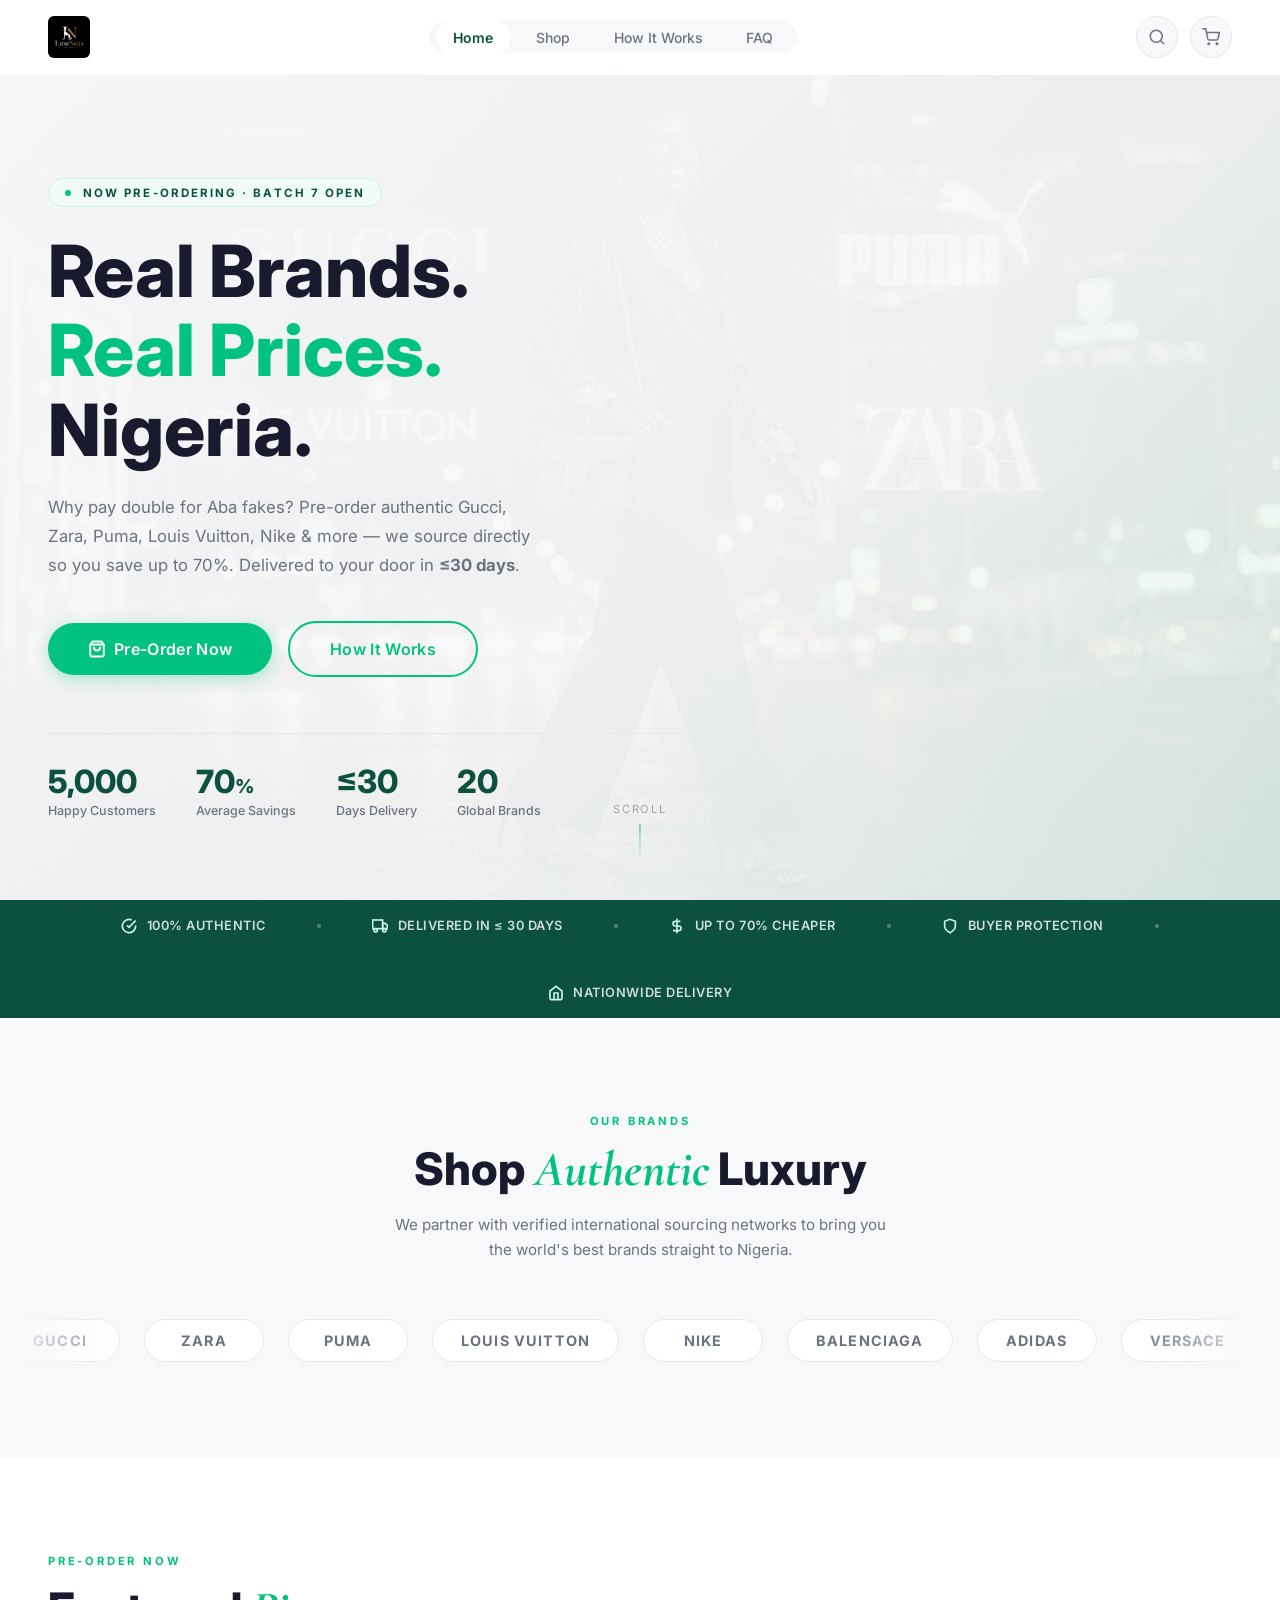
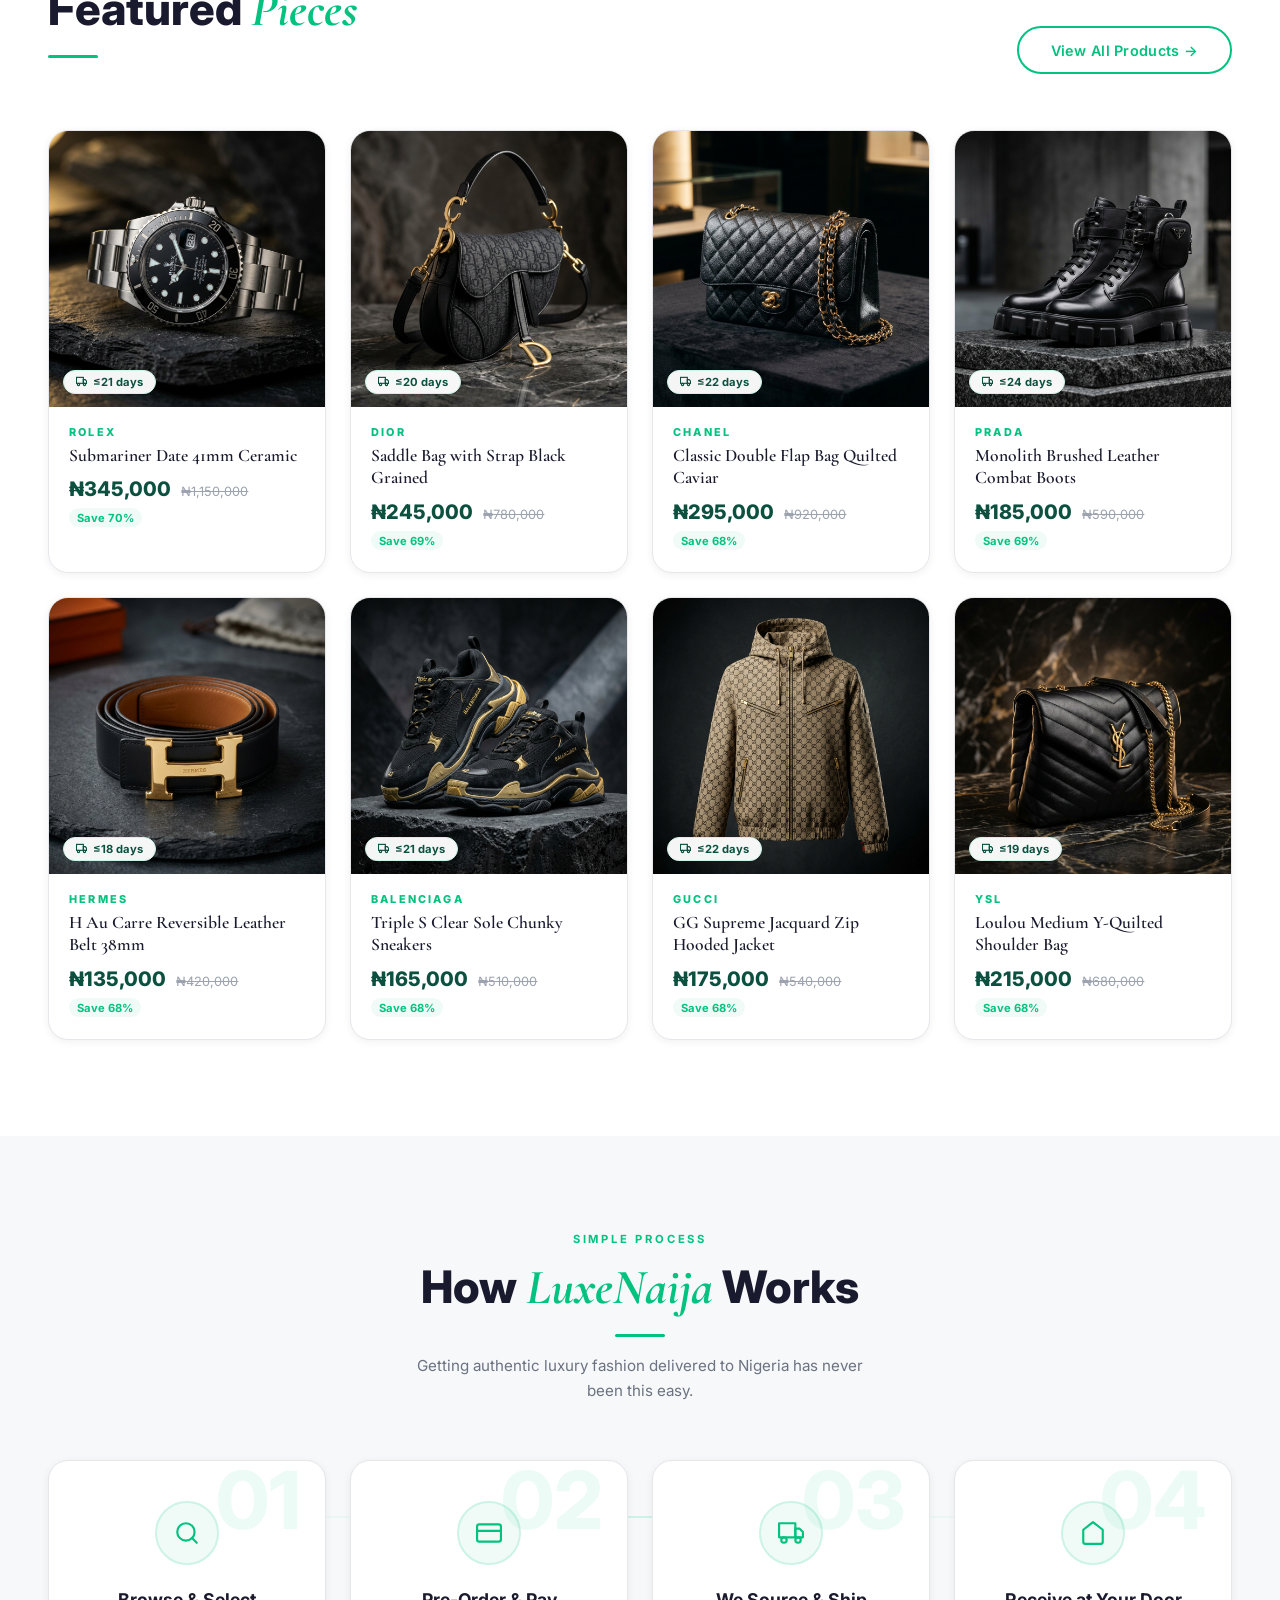
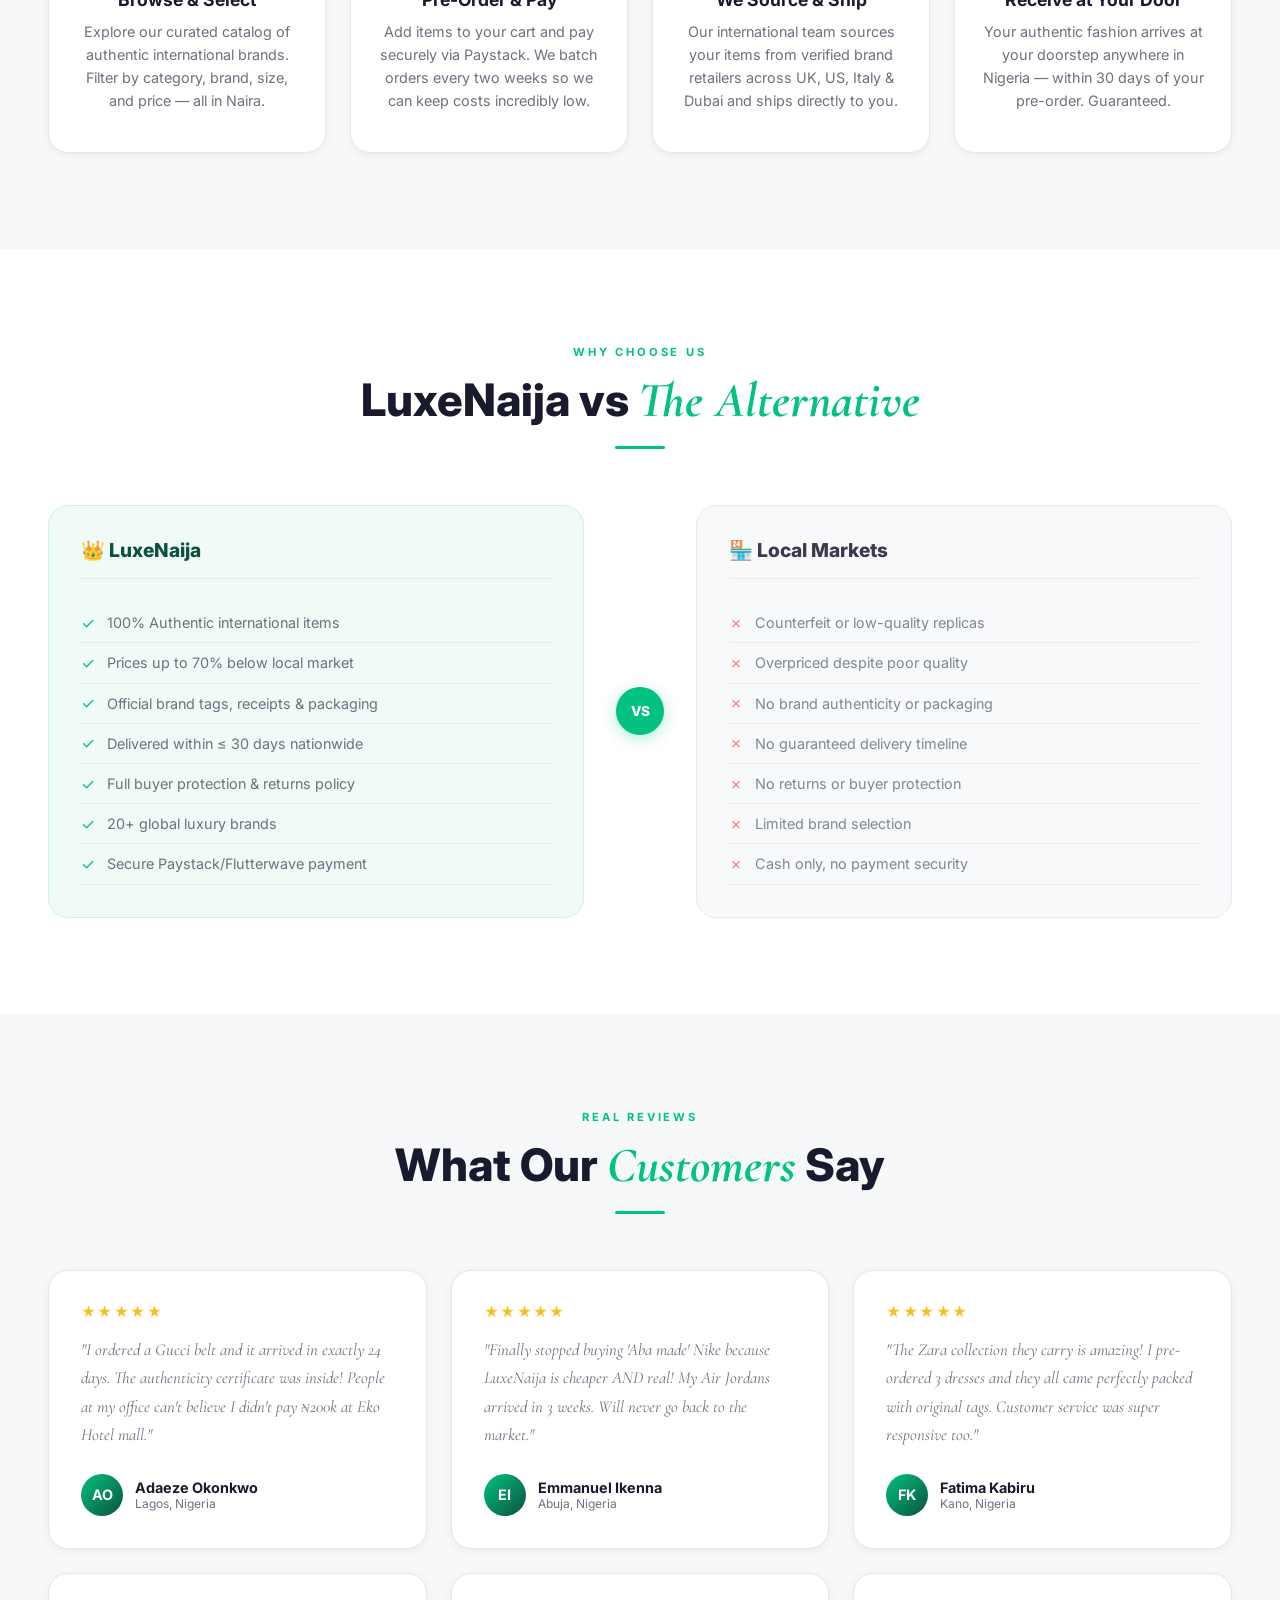
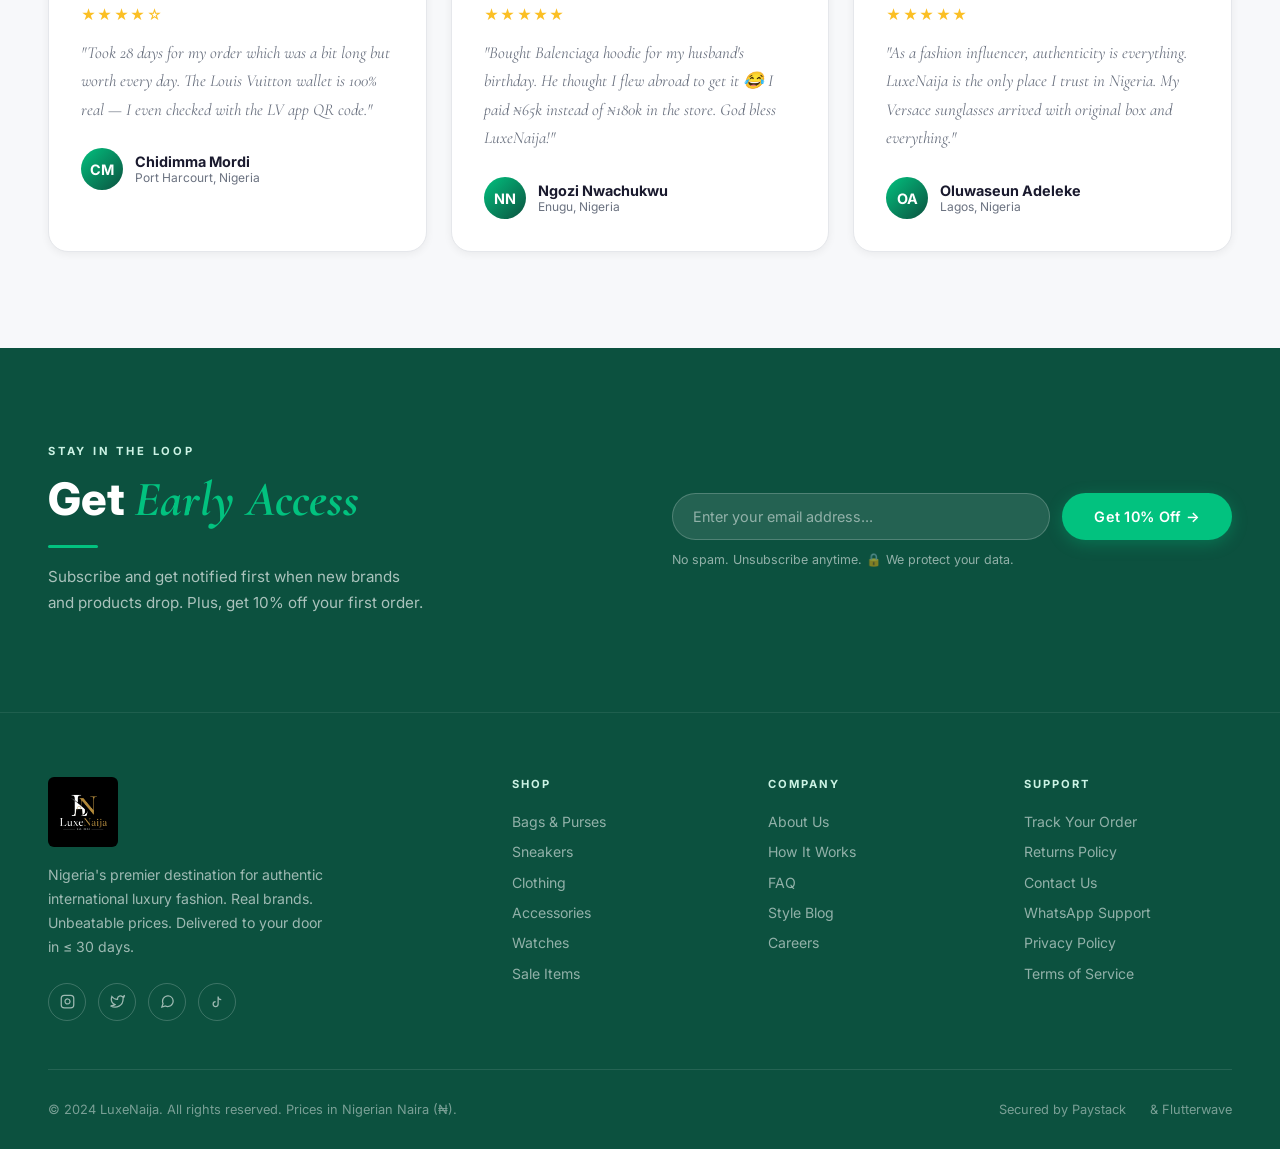
==== commit c769aaf1: "UI/UX redesign: white + green Chowdeck-inspired theme - Complete CSS overhaul: dark gold luxury -> c" ====
--- a/index.html
+++ b/index.html
@@ -253,7 +253,7 @@
     </div>
     <div class="comparison-grid">
       <div class="compare-card luxe">
-        <div class="compare-title" style="color:var(--gold)">👑 LuxeNaija</div>
+        <div class="compare-title" style="color:var(--green-dark)">👑 LuxeNaija</div>
         <div class="compare-item"><span class="ci-icon">✓</span> 100% Authentic international items</div>
         <div class="compare-item"><span class="ci-icon">✓</span> Prices up to 70% below local market</div>
         <div class="compare-item"><span class="ci-icon">✓</span> Official brand tags, receipts & packaging</div>
@@ -374,7 +374,7 @@
           Get 10% Off →
         </button>
       </form>
-      <p style="margin-top:0.75rem;font-size:0.78rem;color:var(--white-dim)">No spam. Unsubscribe anytime. 🔒 We protect your data.</p>
+      <p style="margin-top:0.75rem;font-size:0.78rem;color:rgba(255,255,255,0.55)">No spam. Unsubscribe anytime. 🔒 We protect your data.</p>
     </div>
   </div>
 </section>
--- a/css/style.css
+++ b/css/style.css
@@ -1,32 +1,38 @@
 /* =============================================
-   LuxeNaija — Premium Fashion Pre-Order
-   Design System & Full Stylesheet
+   LuxeNaija — Fresh White & Green Design System
+   Inspired by Chowdeck's clean Nigerian aesthetic
    ============================================= */
 
-@import url('https://fonts.googleapis.com/css2?family=Cormorant+Garamond:ital,wght@0,300;0,400;0,500;0,600;0,700;1,300;1,400&family=Inter:wght@300;400;500;600;700&display=swap');
+@import url('https://fonts.googleapis.com/css2?family=Cormorant+Garamond:ital,wght@0,500;0,600;0,700;1,500&family=Inter:wght@300;400;500;600;700;800&display=swap');
 
 /* ── CSS Variables ── */
 :root {
-  --gold: #c9a84c;
-  --gold-light: #e8c96a;
-  --gold-dim: #8a6e30;
-  --black: #070707;
-  --surface-1: #0f0f0f;
-  --surface-2: #161616;
-  --surface-3: #1e1e1e;
-  --surface-4: #282828;
-  --white: #f5f5f5;
-  --white-dim: rgba(245,245,245,0.6);
-  --white-faint: rgba(245,245,245,0.08);
-  --border: rgba(201,168,76,0.18);
-  --border-hover: rgba(201,168,76,0.45);
-  --radius-sm: 6px;
-  --radius-md: 12px;
+  --green: #02C27F;
+  --green-dark: #0C513F;
+  --green-light: #CCF3E5;
+  --green-xlight: #F0FBF7;
+  --green-mid: #09A56A;
+  --green-glow: rgba(2, 194, 127, 0.2);
+  --white: #FFFFFF;
+  --off-white: #F7F8FA;
+  --surface-1: #F7F8FA;
+  --surface-2: #FFFFFF;
+  --surface-3: #EFF1F5;
+  --black: #111827;
+  --text: #1A1A2E;
+  --text-muted: #6B7280;
+  --text-light: #9CA3AF;
+  --border: #E5E7EB;
+  --border-hover: #02C27F;
+  --radius-sm: 8px;
+  --radius-md: 14px;
   --radius-lg: 20px;
   --radius-xl: 32px;
-  --shadow-gold: 0 0 40px rgba(201,168,76,0.12);
-  --shadow-card: 0 8px 32px rgba(0,0,0,0.5);
-  --transition: all 0.35s cubic-bezier(0.4,0,0.2,1);
+  --shadow-sm: 0 2px 8px rgba(0,0,0,0.06);
+  --shadow-card: 0 4px 24px rgba(0,0,0,0.08);
+  --shadow-hover: 0 12px 40px rgba(2,194,127,0.15);
+  --shadow-dark: 0 8px 32px rgba(0,0,0,0.18);
+  --transition: all 0.3s cubic-bezier(0.4,0,0.2,1);
   --font-display: 'Cormorant Garamond', serif;
   --font-body: 'Inter', sans-serif;
 }
@@ -36,8 +42,8 @@
 html { scroll-behavior: smooth; font-size: 16px; }
 body {
   font-family: var(--font-body);
-  background: var(--black);
-  color: var(--white);
+  background: var(--white);
+  color: var(--text);
   overflow-x: hidden;
   -webkit-font-smoothing: antialiased;
 }
@@ -49,62 +55,70 @@
 
 /* ── Scrollbar ── */
 ::-webkit-scrollbar { width: 5px; }
-::-webkit-scrollbar-track { background: var(--surface-1); }
-::-webkit-scrollbar-thumb { background: var(--gold-dim); border-radius: 99px; }
+::-webkit-scrollbar-track { background: var(--off-white); }
+::-webkit-scrollbar-thumb { background: var(--green-light); border-radius: 99px; }
 
 /* ── Utilities ── */
 .container { width: 100%; max-width: 1280px; margin-inline: auto; padding-inline: clamp(1rem, 4vw, 3rem); }
 .section-label {
   font-family: var(--font-body);
   font-size: 0.7rem;
-  font-weight: 600;
-  letter-spacing: 0.35em;
+  font-weight: 700;
+  letter-spacing: 0.25em;
   text-transform: uppercase;
-  color: var(--gold);
+  color: var(--green);
   margin-bottom: 0.75rem;
 }
 .section-title {
-  font-family: var(--font-display);
-  font-size: clamp(2rem, 4vw, 3.2rem);
-  font-weight: 600;
-  line-height: 1.15;
-  color: var(--white);
-}
-.section-title em { font-style: italic; color: var(--gold); }
-.text-muted { color: var(--white-dim); font-size: 0.95rem; line-height: 1.7; }
+  font-family: var(--font-body);
+  font-size: clamp(1.8rem, 4vw, 2.8rem);
+  font-weight: 800;
+  line-height: 1.2;
+  color: var(--text);
+}
+.section-title em { font-style: italic; color: var(--green); font-family: var(--font-display); font-size: 1.1em; }
+.text-muted { color: var(--text-muted); font-size: 0.95rem; line-height: 1.7; }
+.green-divider {
+  width: 50px; height: 3px;
+  background: var(--green);
+  border-radius: 99px;
+  margin: 1rem 0;
+}
+/* Legacy gold-divider now renders green */
 .gold-divider {
-  width: 60px; height: 2px;
-  background: linear-gradient(90deg, var(--gold), transparent);
-  margin: 1.25rem 0;
+  width: 50px; height: 3px;
+  background: var(--green);
+  border-radius: 99px;
+  margin: 1rem 0;
 }
 .tag {
   display: inline-flex; align-items: center; gap: 0.3rem;
-  padding: 0.25rem 0.75rem;
-  background: rgba(201,168,76,0.12);
-  border: 1px solid var(--border);
+  padding: 0.3rem 0.85rem;
+  background: var(--green-xlight);
+  border: 1px solid var(--green-light);
   border-radius: 99px;
   font-size: 0.7rem;
-  font-weight: 600;
+  font-weight: 700;
   letter-spacing: 0.06em;
-  color: var(--gold);
+  color: var(--green-dark);
   text-transform: uppercase;
 }
 .badge-new {
-  background: linear-gradient(135deg, var(--gold), var(--gold-light));
-  color: var(--black);
+  background: var(--green);
+  color: #fff;
   font-size: 0.6rem;
   font-weight: 700;
-  padding: 0.2rem 0.5rem;
+  padding: 0.2rem 0.6rem;
   border-radius: 99px;
   letter-spacing: 0.08em;
   text-transform: uppercase;
 }
 .badge-hot {
-  background: linear-gradient(135deg, #e04d4d, #c13030);
+  background: #ef4444;
   color: #fff;
   font-size: 0.6rem;
   font-weight: 700;
-  padding: 0.2rem 0.5rem;
+  padding: 0.2rem 0.6rem;
   border-radius: 99px;
   letter-spacing: 0.08em;
   text-transform: uppercase;
@@ -116,65 +130,75 @@
   padding: 0.85rem 2rem;
   border-radius: 99px;
   font-weight: 600;
-  font-size: 0.875rem;
-  letter-spacing: 0.04em;
+  font-size: 0.9rem;
+  letter-spacing: 0.02em;
   transition: var(--transition);
   white-space: nowrap;
 }
 .btn-primary {
-  background: linear-gradient(135deg, var(--gold), var(--gold-light));
-  color: var(--black);
-  box-shadow: 0 4px 20px rgba(201,168,76,0.3);
+  background: var(--green);
+  color: #fff;
+  box-shadow: 0 4px 16px rgba(2,194,127,0.3);
 }
 .btn-primary:hover {
+  background: var(--green-mid);
   transform: translateY(-2px);
-  box-shadow: 0 8px 30px rgba(201,168,76,0.45);
+  box-shadow: 0 8px 28px rgba(2,194,127,0.4);
 }
 .btn-outline {
-  border: 1px solid var(--border-hover);
-  color: var(--white);
+  border: 2px solid var(--green);
+  color: var(--green);
   background: transparent;
 }
 .btn-outline:hover {
-  background: var(--white-faint);
-  border-color: var(--gold);
-  color: var(--gold);
+  background: var(--green-xlight);
+  transform: translateY(-1px);
+}
+.btn-dark {
+  background: var(--green-dark);
+  color: #fff;
+}
+.btn-dark:hover {
+  background: #09422F;
+  transform: translateY(-2px);
 }
 .btn-ghost {
-  color: var(--gold);
+  color: var(--green);
   padding: 0.6rem 0;
-  border-bottom: 1px solid transparent;
-}
-.btn-ghost:hover { border-bottom-color: var(--gold); }
-.btn-sm { padding: 0.6rem 1.25rem; font-size: 0.8rem; }
+  font-weight: 600;
+}
+.btn-ghost:hover { text-decoration: underline; }
+.btn-sm { padding: 0.55rem 1.2rem; font-size: 0.82rem; }
 .btn-lg { padding: 1rem 2.5rem; font-size: 1rem; }
 .btn-full { width: 100%; }
 
-/* ── Glassmorphism Card ── */
+/* ── Clean Card ── */
 .glass-card {
-  background: rgba(22,22,22,0.8);
+  background: var(--white);
   border: 1px solid var(--border);
-  backdrop-filter: blur(20px);
-  -webkit-backdrop-filter: blur(20px);
   border-radius: var(--radius-lg);
+  box-shadow: var(--shadow-sm);
   transition: var(--transition);
 }
 .glass-card:hover {
-  border-color: var(--border-hover);
-  box-shadow: var(--shadow-gold);
+  border-color: var(--green-light);
+  box-shadow: var(--shadow-hover);
 }
 
 /* ── Navbar ── */
 .navbar {
   position: fixed; top: 0; left: 0; right: 0; z-index: 1000;
-  padding: 1.2rem 0;
-  transition: var(--transition);
+  padding: 1rem 0;
+  transition: var(--transition);
+  background: var(--white);
+  border-bottom: 1px solid transparent;
 }
 .navbar.scrolled {
-  background: rgba(7,7,7,0.92);
+  background: rgba(255,255,255,0.97);
   backdrop-filter: blur(24px);
-  padding: 0.8rem 0;
-  border-bottom: 1px solid var(--border);
+  padding: 0.75rem 0;
+  border-bottom-color: var(--border);
+  box-shadow: var(--shadow-sm);
 }
 .navbar .container {
   display: flex; align-items: center; justify-content: space-between;
@@ -184,17 +208,15 @@
   text-decoration: none;
 }
 .nav-logo-img {
-  height: 44px;
+  height: 42px;
   width: auto;
   object-fit: contain;
-  border-radius: 4px;
+  border-radius: 6px;
   transition: transform 0.3s ease;
 }
-.nav-logo:hover .nav-logo-img {
-  transform: scale(1.06);
-}
+.nav-logo:hover .nav-logo-img { transform: scale(1.05); }
 .footer-logo-img {
-  height: 80px;
+  height: 70px;
   width: auto;
   object-fit: contain;
   margin-bottom: 1rem;
@@ -204,104 +226,98 @@
 /* ── Live Search Modal ── */
 .search-modal {
   position: fixed; inset: 0; z-index: 9999;
-  background: rgba(7,7,7,0.92);
-  backdrop-filter: blur(20px);
+  background: rgba(17,24,39,0.6);
+  backdrop-filter: blur(12px);
   display: none; align-items: flex-start; justify-content: center;
   padding: 5rem 1.5rem;
   opacity: 0; transition: opacity 0.3s ease;
 }
-.search-modal.open {
-  display: flex; opacity: 1;
-}
+.search-modal.open { display: flex; opacity: 1; }
 .search-box-container {
   width: 100%; max-width: 680px;
-  background: var(--surface-2);
-  border: 1px solid var(--border-hover);
+  background: var(--white);
+  border: 1px solid var(--border);
   border-radius: var(--radius-lg);
   padding: 1.5rem;
-  box-shadow: 0 16px 48px rgba(0,0,0,0.8), var(--shadow-gold);
+  box-shadow: var(--shadow-dark);
 }
 .search-input-wrap {
   position: relative; display: flex; align-items: center;
 }
 .search-input-wrap svg {
-  position: absolute; left: 1.25rem; color: var(--gold);
+  position: absolute; left: 1.25rem; color: var(--green);
   pointer-events: none;
 }
 .search-input {
   width: 100%; padding: 1rem 3rem 1rem 3.2rem;
-  background: var(--surface-3);
-  border: 1px solid var(--border);
+  background: var(--off-white);
+  border: 1.5px solid var(--border);
   border-radius: var(--radius-md);
-  color: var(--white); font-size: 1.1rem; outline: none;
-  transition: var(--transition);
-}
-.search-input:focus { border-color: var(--gold); }
+  color: var(--text); font-size: 1.05rem; outline: none;
+  transition: var(--transition);
+}
+.search-input:focus { border-color: var(--green); background: var(--white); }
 .search-close-btn {
-  position: absolute; right: 1rem; color: var(--white-dim);
+  position: absolute; right: 1rem; color: var(--text-muted);
   font-size: 1.2rem; padding: 0.5rem; border-radius: 50%;
   transition: color 0.2s;
 }
-.search-close-btn:hover { color: var(--gold); }
+.search-close-btn:hover { color: var(--text); }
 .search-results-grid {
-  margin-top: 1.5rem; max-height: 380px; overflow-y: auto;
-  display: flex; flex-direction: column; gap: 0.75rem;
+  margin-top: 1.25rem; max-height: 380px; overflow-y: auto;
+  display: flex; flex-direction: column; gap: 0.5rem;
 }
 .search-result-item {
   display: flex; align-items: center; gap: 1rem;
-  padding: 0.75rem 1rem; background: var(--surface-3);
+  padding: 0.75rem 1rem; background: var(--off-white);
   border-radius: var(--radius-sm); border: 1px solid transparent;
   transition: var(--transition); cursor: pointer;
 }
 .search-result-item:hover {
-  border-color: var(--gold); background: rgba(201,168,76,0.08);
+  border-color: var(--green-light); background: var(--green-xlight);
 }
 .search-result-img {
   width: 50px; height: 50px; border-radius: var(--radius-sm);
   overflow: hidden; flex-shrink: 0;
 }
 .search-result-img img { width: 100%; height: 100%; object-fit: cover; }
+
+/* ── Nav Links ── */
 .nav-links {
-  display: flex; align-items: center; gap: 2.5rem;
+  display: flex; align-items: center; gap: 0.5rem;
+  background: var(--off-white);
+  border-radius: 99px;
+  padding: 0.4rem;
 }
 .nav-links a {
-  font-size: 0.85rem;
+  font-size: 0.875rem;
   font-weight: 500;
-  color: var(--white-dim);
-  letter-spacing: 0.02em;
-  transition: var(--transition);
-  position: relative;
-}
-.nav-links a::after {
-  content: '';
-  position: absolute; bottom: -4px; left: 0; right: 0;
-  height: 1px;
-  background: var(--gold);
-  transform: scaleX(0); transform-origin: left;
-  transition: transform 0.3s ease;
-}
-.nav-links a:hover { color: var(--white); }
-.nav-links a:hover::after { transform: scaleX(1); }
-.nav-links a.active { color: var(--gold); }
+  color: var(--text-muted);
+  padding: 0.5rem 1.1rem;
+  border-radius: 99px;
+  transition: var(--transition);
+}
+.nav-links a:hover { color: var(--text); background: var(--white); }
+.nav-links a.active { color: var(--green-dark); background: var(--white); font-weight: 600; }
 .nav-actions {
-  display: flex; align-items: center; gap: 1rem;
+  display: flex; align-items: center; gap: 0.75rem;
 }
 .nav-icon-btn {
   position: relative;
   width: 42px; height: 42px;
   display: flex; align-items: center; justify-content: center;
   border-radius: 50%;
-  background: var(--white-faint);
-  border: 1px solid var(--border);
-  color: var(--white);
-  transition: var(--transition);
-}
-.nav-icon-btn:hover { border-color: var(--gold); color: var(--gold); }
+  background: var(--off-white);
+  border: 1.5px solid var(--border);
+  color: var(--text-muted);
+  transition: var(--transition);
+}
+.nav-icon-btn:hover { border-color: var(--green); color: var(--green); background: var(--green-xlight); }
 .nav-icon-btn .cart-count {
   position: absolute; top: -4px; right: -4px;
   width: 18px; height: 18px;
-  background: var(--gold);
-  color: var(--black);
+  background: var(--green);
+  color: #fff;
   border-radius: 50%;
   font-size: 0.65rem;
   font-weight: 700;
@@ -309,12 +325,14 @@
 }
 .hamburger {
   display: none; flex-direction: column; gap: 5px;
-  width: 36px; height: 36px;
+  width: 40px; height: 40px;
   align-items: center; justify-content: center;
+  border-radius: 50%;
+  background: var(--off-white);
 }
 .hamburger span {
-  display: block; width: 22px; height: 2px;
-  background: var(--white); border-radius: 99px;
+  display: block; width: 20px; height: 2px;
+  background: var(--text); border-radius: 99px;
   transition: var(--transition);
 }
 
@@ -322,30 +340,29 @@
 .mobile-menu {
   display: none;
   position: fixed; top: 0; left: 0; right: 0; bottom: 0; z-index: 999;
-  background: rgba(7,7,7,0.97);
-  backdrop-filter: blur(24px);
-  padding: 6rem 2rem 2rem;
-  flex-direction: column; gap: 2rem;
+  background: var(--green-dark);
+  padding: 5.5rem 2rem 2rem;
+  flex-direction: column; gap: 0.5rem;
 }
 .mobile-menu.open { display: flex; }
 .mobile-menu a {
-  font-family: var(--font-display);
-  font-size: 2.4rem;
-  font-weight: 600;
-  color: var(--white-dim);
-  transition: var(--transition);
-  border-bottom: 1px solid var(--border);
-  padding-bottom: 1rem;
-}
-.mobile-menu a:hover { color: var(--gold); }
+  font-family: var(--font-body);
+  font-size: 1.5rem;
+  font-weight: 700;
+  color: rgba(255,255,255,0.75);
+  padding: 1rem 1.25rem;
+  border-radius: var(--radius-md);
+  transition: var(--transition);
+}
+.mobile-menu a:hover { color: #fff; background: rgba(255,255,255,0.1); }
 .mobile-menu-close {
   position: absolute; top: 1.5rem; right: 1.5rem;
   width: 44px; height: 44px;
   display: flex; align-items: center; justify-content: center;
   border-radius: 50%;
-  border: 1px solid var(--border);
-  color: var(--white);
-  font-size: 1.2rem;
+  border: 1.5px solid rgba(255,255,255,0.25);
+  color: #fff;
+  font-size: 1.1rem;
 }
 
 /* ── Hero Section ── */
@@ -354,25 +371,25 @@
   min-height: 100vh;
   display: flex; align-items: center;
   overflow: hidden;
+  background: var(--off-white);
 }
 .hero-bg {
   position: absolute; inset: 0;
-  background: var(--black);
+  background: var(--off-white);
 }
 .hero-bg img {
   width: 100%; height: 100%;
   object-fit: cover;
-  opacity: 0.45;
-  filter: saturate(0.8);
+  opacity: 0.15;
 }
 .hero-bg::after {
   content: '';
   position: absolute; inset: 0;
   background: linear-gradient(
     135deg,
-    rgba(7,7,7,0.92) 0%,
-    rgba(7,7,7,0.55) 50%,
-    rgba(7,7,7,0.8) 100%
+    rgba(247,248,250,0.96) 0%,
+    rgba(247,248,250,0.7) 60%,
+    rgba(204,243,229,0.4) 100%
   );
 }
 .hero-content {
@@ -383,10 +400,14 @@
 .hero-eyebrow {
   display: inline-flex; align-items: center; gap: 0.75rem;
   margin-bottom: 1.5rem;
+  background: var(--green-xlight);
+  border: 1px solid var(--green-light);
+  border-radius: 99px;
+  padding: 0.4rem 1rem;
 }
 .hero-eyebrow .dot {
   width: 6px; height: 6px;
-  background: var(--gold);
+  background: var(--green);
   border-radius: 50%;
   animation: pulse 2s infinite;
 }
@@ -395,24 +416,24 @@
   50% { opacity: 0.5; transform: scale(0.8); }
 }
 .hero-eyebrow span {
-  font-size: 0.75rem;
-  font-weight: 600;
-  letter-spacing: 0.25em;
+  font-size: 0.72rem;
+  font-weight: 700;
+  letter-spacing: 0.18em;
   text-transform: uppercase;
-  color: var(--gold);
+  color: var(--green-dark);
 }
 .hero h1 {
-  font-family: var(--font-display);
-  font-size: clamp(3rem, 7vw, 5.5rem);
-  font-weight: 700;
-  line-height: 1.05;
+  font-family: var(--font-body);
+  font-size: clamp(2.4rem, 6vw, 4.5rem);
+  font-weight: 800;
+  line-height: 1.1;
   margin-bottom: 1.5rem;
-  color: var(--white);
-}
-.hero h1 .line-gold { color: var(--gold); font-style: italic; }
+  color: var(--text);
+}
+.hero h1 .line-gold { color: var(--green); font-style: normal; }
 .hero-desc {
   font-size: 1.05rem;
-  color: var(--white-dim);
+  color: var(--text-muted);
   line-height: 1.75;
   max-width: 500px;
   margin-bottom: 2.5rem;
@@ -422,34 +443,35 @@
   flex-wrap: wrap;
 }
 .hero-stats {
-  display: flex; gap: 3rem;
-  margin-top: 4rem;
-  padding-top: 2.5rem;
-  border-top: 1px solid var(--border);
+  display: flex; gap: 2.5rem;
+  margin-top: 3.5rem;
+  padding-top: 2rem;
+  border-top: 1.5px solid var(--border);
+  flex-wrap: wrap;
 }
 .hero-stat-value {
-  font-family: var(--font-display);
-  font-size: 2.2rem;
-  font-weight: 700;
-  color: var(--gold);
+  font-family: var(--font-body);
+  font-size: 2rem;
+  font-weight: 800;
+  color: var(--green-dark);
   line-height: 1;
 }
 .hero-stat-label {
-  font-size: 0.8rem;
-  color: var(--white-dim);
-  margin-top: 0.35rem;
-  letter-spacing: 0.04em;
+  font-size: 0.78rem;
+  color: var(--text-muted);
+  margin-top: 0.3rem;
+  font-weight: 500;
 }
 .hero-scroll {
   position: absolute; bottom: 2.5rem; left: 50%; transform: translateX(-50%);
   display: flex; flex-direction: column; align-items: center; gap: 0.5rem;
-  color: var(--white-dim); font-size: 0.7rem; letter-spacing: 0.15em; text-transform: uppercase;
+  color: var(--text-light); font-size: 0.7rem; letter-spacing: 0.15em; text-transform: uppercase;
   animation: bounce 2s infinite;
   z-index: 2;
 }
 .hero-scroll .scroll-line {
-  width: 1px; height: 40px;
-  background: linear-gradient(to bottom, var(--gold), transparent);
+  width: 1.5px; height: 36px;
+  background: linear-gradient(to bottom, var(--green), transparent);
 }
 @keyframes bounce {
   0%, 100% { transform: translateX(-50%) translateY(0); }
@@ -458,10 +480,8 @@
 
 /* ── Trust Bar ── */
 .trust-bar {
-  background: linear-gradient(90deg, rgba(201,168,76,0.08), rgba(201,168,76,0.04));
-  border-top: 1px solid var(--border);
-  border-bottom: 1px solid var(--border);
-  padding: 1.2rem 0;
+  background: var(--green-dark);
+  padding: 1.1rem 0;
 }
 .trust-bar .container {
   display: flex; align-items: center; justify-content: center;
@@ -473,13 +493,13 @@
   font-size: 0.8rem;
   font-weight: 600;
   letter-spacing: 0.04em;
-  color: var(--white-dim);
+  color: rgba(255,255,255,0.8);
   text-transform: uppercase;
 }
-.trust-item svg { color: var(--gold); flex-shrink: 0; }
+.trust-item svg { color: var(--green-light); flex-shrink: 0; }
 .trust-sep {
   width: 4px; height: 4px;
-  background: var(--gold-dim);
+  background: rgba(255,255,255,0.3);
   border-radius: 50%;
 }
 
@@ -487,6 +507,7 @@
 .brands-section {
   padding: 5rem 0;
   overflow: hidden;
+  background: var(--off-white);
 }
 .brands-section .section-header {
   text-align: center;
@@ -495,11 +516,11 @@
 .marquee-wrapper {
   position: relative;
   overflow: hidden;
-  mask-image: linear-gradient(90deg, transparent, black 15%, black 85%, transparent);
-  -webkit-mask-image: linear-gradient(90deg, transparent, black 15%, black 85%, transparent);
+  mask-image: linear-gradient(90deg, transparent, black 12%, black 88%, transparent);
+  -webkit-mask-image: linear-gradient(90deg, transparent, black 12%, black 88%, transparent);
 }
 .marquee-track {
-  display: flex; align-items: center; gap: 3rem;
+  display: flex; align-items: center; gap: 1.5rem;
   width: max-content;
   animation: marquee 28s linear infinite;
 }
@@ -510,56 +531,59 @@
 }
 .brand-chip {
   display: flex; align-items: center; justify-content: center;
-  padding: 0.8rem 2rem;
-  background: var(--surface-2);
-  border: 1px solid var(--border);
-  border-radius: var(--radius-md);
+  padding: 0.75rem 1.75rem;
+  background: var(--white);
+  border: 1.5px solid var(--border);
+  border-radius: 99px;
   white-space: nowrap;
-  font-family: var(--font-display);
-  font-size: 1.1rem;
-  font-weight: 600;
-  letter-spacing: 0.12em;
-  color: var(--white-dim);
-  transition: var(--transition);
-  min-width: 130px;
+  font-family: var(--font-body);
+  font-size: 0.9rem;
+  font-weight: 700;
+  letter-spacing: 0.08em;
+  color: var(--text-muted);
+  text-transform: uppercase;
+  transition: var(--transition);
+  min-width: 120px;
 }
 .brand-chip:hover {
-  border-color: var(--gold);
-  color: var(--gold);
-  background: rgba(201,168,76,0.05);
+  border-color: var(--green);
+  color: var(--green-dark);
+  background: var(--green-xlight);
 }
 
 /* ── Section Spacing ── */
 .section { padding: 6rem 0; }
 .section-header { margin-bottom: 3.5rem; }
 .section-header.centered { text-align: center; }
-.section-header.centered .gold-divider { margin-inline: auto; }
+.section-header.centered .gold-divider,
+.section-header.centered .green-divider { margin-inline: auto; }
 
 /* ── Product Card ── */
 .product-card {
-  background: var(--surface-1);
-  border: 1px solid var(--border);
+  background: var(--white);
+  border: 1.5px solid var(--border);
   border-radius: var(--radius-lg);
   overflow: hidden;
   transition: var(--transition);
   cursor: pointer;
   position: relative;
+  box-shadow: var(--shadow-sm);
 }
 .product-card:hover {
-  transform: translateY(-6px);
-  border-color: var(--border-hover);
-  box-shadow: var(--shadow-gold), var(--shadow-card);
+  transform: translateY(-5px);
+  border-color: var(--green-light);
+  box-shadow: var(--shadow-hover);
 }
 .product-img-wrap {
   position: relative;
   aspect-ratio: 1;
   overflow: hidden;
-  background: var(--surface-2);
+  background: var(--off-white);
 }
 .product-img-wrap img {
   width: 100%; height: 100%;
   object-fit: cover;
-  transition: transform 0.55s cubic-bezier(0.4,0,0.2,1);
+  transition: transform 0.5s cubic-bezier(0.4,0,0.2,1);
 }
 .product-card:hover .product-img-wrap img { transform: scale(1.06); }
 .product-badges {
@@ -575,25 +599,25 @@
 .product-card:hover .product-actions { opacity: 1; transform: translateX(0); }
 .product-action-btn {
   width: 38px; height: 38px;
-  background: rgba(7,7,7,0.85);
-  border: 1px solid var(--border);
+  background: rgba(255,255,255,0.95);
+  border: 1.5px solid var(--border);
   border-radius: 50%;
   display: flex; align-items: center; justify-content: center;
-  color: var(--white);
-  transition: var(--transition);
-  backdrop-filter: blur(8px);
-}
-.product-action-btn:hover { border-color: var(--gold); color: var(--gold); }
+  color: var(--text-muted);
+  transition: var(--transition);
+  box-shadow: var(--shadow-sm);
+}
+.product-action-btn:hover { border-color: var(--green); color: var(--green); }
 .product-delivery {
   position: absolute; bottom: 0.85rem; left: 0.85rem;
   display: flex; align-items: center; gap: 0.4rem;
-  background: rgba(7,7,7,0.82);
-  border: 1px solid rgba(201,168,76,0.3);
+  background: rgba(255,255,255,0.96);
+  border: 1px solid var(--green-light);
   border-radius: 99px;
   padding: 0.25rem 0.75rem;
   font-size: 0.7rem;
-  font-weight: 600;
-  color: var(--gold);
+  font-weight: 700;
+  color: var(--green-dark);
   backdrop-filter: blur(8px);
 }
 .product-info {
@@ -601,17 +625,17 @@
 }
 .product-brand {
   font-size: 0.68rem;
-  font-weight: 700;
-  letter-spacing: 0.18em;
+  font-weight: 800;
+  letter-spacing: 0.2em;
   text-transform: uppercase;
-  color: var(--gold);
+  color: var(--green);
   margin-bottom: 0.35rem;
 }
 .product-name {
   font-family: var(--font-display);
-  font-size: 1.05rem;
+  font-size: 1.1rem;
   font-weight: 600;
-  color: var(--white);
+  color: var(--text);
   margin-bottom: 0.75rem;
   line-height: 1.3;
 }
@@ -620,23 +644,23 @@
   flex-wrap: wrap; gap: 0.5rem;
 }
 .product-price {
-  font-family: var(--font-display);
-  font-size: 1.35rem;
-  font-weight: 700;
-  color: var(--gold);
+  font-family: var(--font-body);
+  font-size: 1.25rem;
+  font-weight: 800;
+  color: var(--green-dark);
   line-height: 1;
 }
 .product-price-orig {
   font-size: 0.8rem;
-  color: var(--white-dim);
+  color: var(--text-light);
   text-decoration: line-through;
   margin-left: 0.4rem;
 }
 .product-savings {
   font-size: 0.7rem;
   font-weight: 700;
-  color: #4ade80;
-  background: rgba(74,222,128,0.1);
+  color: var(--green);
+  background: var(--green-xlight);
   border-radius: 99px;
   padding: 0.15rem 0.5rem;
 }
@@ -649,66 +673,67 @@
 }
 
 /* ── How It Works ── */
-.how-it-works { background: var(--surface-1); }
+.how-it-works { background: var(--off-white); }
 .steps-grid {
   display: grid;
   grid-template-columns: repeat(auto-fit, minmax(220px, 1fr));
-  gap: 2rem;
+  gap: 1.5rem;
   position: relative;
 }
 .steps-grid::before {
   content: '';
   position: absolute;
   top: 3.5rem; left: 14%; right: 14%;
-  height: 1px;
-  background: linear-gradient(90deg, transparent, var(--gold-dim), transparent);
+  height: 2px;
+  background: linear-gradient(90deg, transparent, var(--green-light), transparent);
   display: none;
 }
 @media (min-width: 900px) { .steps-grid::before { display: block; } }
 .step-card {
   text-align: center;
   padding: 2.5rem 1.5rem;
-  background: var(--surface-2);
-  border: 1px solid var(--border);
+  background: var(--white);
+  border: 1.5px solid var(--border);
   border-radius: var(--radius-lg);
   transition: var(--transition);
   position: relative;
+  box-shadow: var(--shadow-sm);
 }
 .step-card:hover {
-  border-color: var(--border-hover);
+  border-color: var(--green-light);
   transform: translateY(-4px);
-  box-shadow: var(--shadow-gold);
+  box-shadow: var(--shadow-hover);
 }
 .step-number {
   position: absolute; top: -1px; right: 1.5rem;
-  font-family: var(--font-display);
+  font-family: var(--font-body);
   font-size: 5rem;
-  font-weight: 700;
-  color: rgba(201,168,76,0.07);
+  font-weight: 800;
+  color: rgba(2,194,127,0.07);
   line-height: 1;
   pointer-events: none;
 }
 .step-icon {
   width: 64px; height: 64px;
-  background: linear-gradient(135deg, rgba(201,168,76,0.15), rgba(201,168,76,0.05));
-  border: 1px solid var(--border);
+  background: var(--green-xlight);
+  border: 2px solid var(--green-light);
   border-radius: 50%;
   display: flex; align-items: center; justify-content: center;
   margin: 0 auto 1.5rem;
-  color: var(--gold);
+  color: var(--green);
   font-size: 1.5rem;
 }
 .step-title {
-  font-family: var(--font-display);
-  font-size: 1.3rem;
-  font-weight: 600;
-  color: var(--white);
+  font-family: var(--font-body);
+  font-size: 1.1rem;
+  font-weight: 700;
+  color: var(--text);
   margin-bottom: 0.6rem;
 }
-.step-desc { color: var(--white-dim); font-size: 0.9rem; line-height: 1.6; }
+.step-desc { color: var(--text-muted); font-size: 0.9rem; line-height: 1.6; }
 
 /* ── Comparison Section ── */
-.comparison-section { padding: 6rem 0; }
+.comparison-section { padding: 6rem 0; background: var(--white); }
 .comparison-grid {
   display: grid;
   grid-template-columns: 1fr auto 1fr;
@@ -719,48 +744,50 @@
 .compare-card {
   padding: 2rem;
   border-radius: var(--radius-lg);
-  border: 1px solid var(--border);
+  border: 1.5px solid var(--border);
 }
 .compare-card.luxe {
-  background: linear-gradient(145deg, rgba(201,168,76,0.08), rgba(201,168,76,0.02));
-  border-color: var(--gold-dim);
+  background: var(--green-xlight);
+  border-color: var(--green-light);
 }
 .compare-card.aba {
-  background: var(--surface-2);
-  opacity: 0.7;
+  background: var(--off-white);
+  opacity: 0.85;
 }
 .compare-title {
-  font-family: var(--font-display);
-  font-size: 1.5rem;
-  font-weight: 600;
+  font-family: var(--font-body);
+  font-size: 1.2rem;
+  font-weight: 800;
   margin-bottom: 1.5rem;
   padding-bottom: 1rem;
-  border-bottom: 1px solid var(--border);
+  border-bottom: 1.5px solid var(--border);
+  color: var(--text);
 }
 .compare-item {
   display: flex; align-items: center; gap: 0.75rem;
   padding: 0.6rem 0;
   font-size: 0.9rem;
-  color: var(--white-dim);
-  border-bottom: 1px solid rgba(255,255,255,0.04);
+  color: var(--text-muted);
+  border-bottom: 1px solid var(--border);
 }
 .compare-item .ci-icon { font-size: 1rem; flex-shrink: 0; }
-.compare-card.luxe .ci-icon { color: #4ade80; }
-.compare-card.aba .ci-icon { color: #f87171; }
+.compare-card.luxe .ci-icon { color: var(--green); }
+.compare-card.aba .ci-icon { color: #ef4444; }
 .compare-vs {
   display: flex; align-items: center; justify-content: center;
-  width: 50px; height: 50px;
+  width: 48px; height: 48px;
   border-radius: 50%;
-  background: linear-gradient(135deg, var(--gold), var(--gold-light));
-  color: var(--black);
+  background: var(--green);
+  color: #fff;
   font-weight: 800;
   font-size: 0.85rem;
   flex-shrink: 0;
   margin: auto;
+  box-shadow: 0 4px 16px rgba(2,194,127,0.3);
 }
 
 /* ── Testimonials ── */
-.testimonials { background: var(--surface-1); padding: 6rem 0; }
+.testimonials { background: var(--off-white); padding: 6rem 0; }
 .testimonials-track {
   display: grid;
   grid-template-columns: repeat(auto-fill, minmax(320px, 1fr));
@@ -768,21 +795,23 @@
 }
 .testimonial-card {
   padding: 2rem;
-  background: var(--surface-2);
-  border: 1px solid var(--border);
+  background: var(--white);
+  border: 1.5px solid var(--border);
   border-radius: var(--radius-lg);
   transition: var(--transition);
+  box-shadow: var(--shadow-sm);
 }
 .testimonial-card:hover {
-  border-color: var(--border-hover);
+  border-color: var(--green-light);
   transform: translateY(-3px);
-}
-.stars { color: var(--gold); font-size: 0.9rem; margin-bottom: 1rem; letter-spacing: 0.1em; }
+  box-shadow: var(--shadow-hover);
+}
+.stars { color: #FBBF24; font-size: 0.9rem; margin-bottom: 1rem; letter-spacing: 0.1em; }
 .testimonial-text {
   font-family: var(--font-display);
   font-size: 1.05rem;
   line-height: 1.7;
-  color: var(--white-dim);
+  color: var(--text-muted);
   margin-bottom: 1.5rem;
   font-style: italic;
 }
@@ -792,43 +821,45 @@
 .author-avatar {
   width: 42px; height: 42px;
   border-radius: 50%;
-  background: linear-gradient(135deg, var(--gold-dim), var(--gold));
+  background: linear-gradient(135deg, var(--green), var(--green-dark));
   display: flex; align-items: center; justify-content: center;
   font-weight: 700;
   font-size: 0.9rem;
-  color: var(--black);
+  color: #fff;
   flex-shrink: 0;
 }
-.author-name { font-weight: 600; font-size: 0.9rem; }
-.author-location { font-size: 0.75rem; color: var(--white-dim); }
+.author-name { font-weight: 700; font-size: 0.9rem; color: var(--text); }
+.author-location { font-size: 0.75rem; color: var(--text-muted); }
 
 /* ── Newsletter ── */
 .newsletter {
   padding: 6rem 0;
-  background: linear-gradient(135deg, rgba(201,168,76,0.06), transparent 60%);
-  border-top: 1px solid var(--border);
+  background: var(--green-dark);
 }
 .newsletter .container { display: grid; grid-template-columns: 1fr 1fr; gap: 4rem; align-items: center; }
 @media (max-width: 768px) { .newsletter .container { grid-template-columns: 1fr; } }
+.newsletter .section-label { color: var(--green-light); }
+.newsletter .section-title { color: #fff; }
+.newsletter .text-muted { color: rgba(255,255,255,0.65); }
 .newsletter-form { display: flex; gap: 0.75rem; flex-wrap: wrap; }
 .newsletter-input {
   flex: 1; min-width: 220px;
   padding: 0.85rem 1.25rem;
-  background: var(--surface-2);
-  border: 1px solid var(--border);
-  border-radius: 99px;
-  color: var(--white);
+  background: rgba(255,255,255,0.1);
+  border: 1.5px solid rgba(255,255,255,0.2);
+  border-radius: 99px;
+  color: #fff;
   font-size: 0.9rem;
   outline: none;
   transition: var(--transition);
 }
-.newsletter-input::placeholder { color: var(--white-dim); }
-.newsletter-input:focus { border-color: var(--gold); }
+.newsletter-input::placeholder { color: rgba(255,255,255,0.5); }
+.newsletter-input:focus { border-color: var(--green-light); background: rgba(255,255,255,0.15); }
 
 /* ── Footer ── */
 footer {
-  background: var(--surface-1);
-  border-top: 1px solid var(--border);
+  background: var(--green-dark);
+  border-top: 1px solid rgba(255,255,255,0.08);
   padding: 4rem 0 2rem;
 }
 .footer-grid {
@@ -839,389 +870,424 @@
 }
 @media (max-width: 900px) { .footer-grid { grid-template-columns: 1fr 1fr; gap: 2rem; } }
 @media (max-width: 520px) { .footer-grid { grid-template-columns: 1fr; } }
-.footer-brand .logo-text { font-family: var(--font-display); font-size: 1.8rem; font-weight: 700; }
-.footer-brand .logo-text span { color: var(--gold); }
-.footer-desc { margin-top: 1rem; font-size: 0.88rem; color: var(--white-dim); line-height: 1.7; max-width: 280px; }
+.footer-brand .logo-text { font-family: var(--font-body); font-size: 1.6rem; font-weight: 800; color: #fff; }
+.footer-brand .logo-text span { color: var(--green-light); }
+.footer-desc { margin-top: 1rem; font-size: 0.88rem; color: rgba(255,255,255,0.6); line-height: 1.7; max-width: 280px; }
 .footer-socials { display: flex; gap: 0.75rem; margin-top: 1.5rem; }
 .social-btn {
   width: 38px; height: 38px;
-  border: 1px solid var(--border);
+  border: 1px solid rgba(255,255,255,0.2);
   border-radius: 50%;
   display: flex; align-items: center; justify-content: center;
-  color: var(--white-dim);
+  color: rgba(255,255,255,0.6);
   transition: var(--transition);
   font-size: 0.9rem;
 }
-.social-btn:hover { border-color: var(--gold); color: var(--gold); }
+.social-btn:hover { border-color: var(--green-light); color: var(--green-light); }
 .footer-col-title {
   font-size: 0.7rem;
   font-weight: 700;
-  letter-spacing: 0.2em;
+  letter-spacing: 0.18em;
   text-transform: uppercase;
-  color: var(--gold);
+  color: var(--green-light);
   margin-bottom: 1.25rem;
 }
 .footer-col li { margin-bottom: 0.65rem; }
 .footer-col li a {
   font-size: 0.88rem;
-  color: var(--white-dim);
+  color: rgba(255,255,255,0.55);
   transition: color 0.2s;
 }
-.footer-col li a:hover { color: var(--white); }
+.footer-col li a:hover { color: #fff; }
 .footer-bottom {
   display: flex; align-items: center; justify-content: space-between;
   flex-wrap: wrap; gap: 1rem;
   padding-top: 2rem;
-  border-top: 1px solid var(--border);
+  border-top: 1px solid rgba(255,255,255,0.1);
   font-size: 0.8rem;
-  color: var(--white-dim);
+  color: rgba(255,255,255,0.45);
 }
 .footer-bottom-links { display: flex; gap: 1.5rem; }
-.footer-bottom-links a { color: var(--white-dim); transition: color 0.2s; }
-.footer-bottom-links a:hover { color: var(--gold); }
+.footer-bottom-links a { color: rgba(255,255,255,0.45); transition: color 0.2s; }
+.footer-bottom-links a:hover { color: var(--green-light); }
 
 /* ── Page Hero (inner pages) ── */
 .page-hero {
   padding: 9rem 0 5rem;
-  background: linear-gradient(180deg, rgba(201,168,76,0.05), transparent);
-  border-bottom: 1px solid var(--border);
+  background: var(--off-white);
+  border-bottom: 1.5px solid var(--border);
   text-align: center;
 }
 .page-hero .breadcrumb {
   display: flex; align-items: center; justify-content: center; gap: 0.5rem;
-  font-size: 0.78rem; color: var(--white-dim); margin-bottom: 1.5rem;
-}
-.page-hero .breadcrumb a { color: var(--gold); }
-.page-hero .breadcrumb span { opacity: 0.4; }
+  font-size: 0.78rem; color: var(--text-muted); margin-bottom: 1.5rem;
+}
+.page-hero .breadcrumb a { color: var(--green); font-weight: 600; }
+.page-hero .breadcrumb span { opacity: 0.5; }
 
 /* ── Filter Sidebar ── */
 .catalog-layout {
   display: grid;
   grid-template-columns: 260px 1fr;
   gap: 2.5rem;
-  padding-top: 3rem;
-  padding-bottom: 6rem;
+  padding: 3rem 0 5rem;
+  align-items: start;
 }
 @media (max-width: 900px) { .catalog-layout { grid-template-columns: 1fr; } }
-.filter-sidebar { position: sticky; top: 90px; align-self: start; }
-.filter-block { margin-bottom: 2rem; }
+.filter-sidebar {
+  background: var(--white);
+  border: 1.5px solid var(--border);
+  border-radius: var(--radius-lg);
+  padding: 1.75rem;
+  position: sticky; top: 90px;
+  box-shadow: var(--shadow-sm);
+}
+.filter-header {
+  display: flex; align-items: center; justify-content: space-between;
+  margin-bottom: 1.5rem;
+}
+.filter-header h3 {
+  font-size: 1rem; font-weight: 700; color: var(--text);
+}
+.filter-clear { font-size: 0.8rem; color: var(--green); font-weight: 600; cursor: pointer; }
+.filter-block { margin-bottom: 1.75rem; }
 .filter-block-title {
-  font-size: 0.72rem;
-  font-weight: 700;
-  letter-spacing: 0.18em;
-  text-transform: uppercase;
-  color: var(--gold);
-  margin-bottom: 1rem;
-  padding-bottom: 0.5rem;
-  border-bottom: 1px solid var(--border);
+  font-size: 0.7rem; font-weight: 700; letter-spacing: 0.15em; text-transform: uppercase;
+  color: var(--text-muted); margin-bottom: 0.85rem;
 }
 .filter-check {
   display: flex; align-items: center; gap: 0.6rem;
-  padding: 0.45rem 0;
-  cursor: pointer;
-  font-size: 0.88rem;
-  color: var(--white-dim);
+  font-size: 0.875rem; color: var(--text-muted);
+  cursor: pointer; padding: 0.35rem 0;
   transition: color 0.2s;
 }
-.filter-check:hover { color: var(--white); }
-.filter-check input[type="checkbox"] {
-  width: 16px; height: 16px;
-  accent-color: var(--gold);
-  cursor: pointer;
-}
+.filter-check:hover { color: var(--text); }
+.filter-check input[type="checkbox"] { accent-color: var(--green); width: 15px; height: 15px; }
 .filter-check-count {
   margin-left: auto;
-  font-size: 0.72rem;
-  color: var(--white-dim);
-  background: var(--surface-3);
+  font-size: 0.75rem; color: var(--text-light);
+  background: var(--off-white);
+  border-radius: 99px;
   padding: 0.1rem 0.45rem;
-  border-radius: 99px;
-}
-.price-range { margin-top: 0.5rem; }
-.price-range input[type="range"] {
-  width: 100%;
-  accent-color: var(--gold);
-  cursor: pointer;
-}
-.price-range-labels {
-  display: flex; justify-content: space-between;
-  font-size: 0.8rem; color: var(--white-dim); margin-top: 0.5rem;
-}
+}
+.price-range { display: flex; gap: 0.5rem; }
+.price-input {
+  flex: 1; padding: 0.6rem 0.75rem;
+  border: 1.5px solid var(--border); border-radius: var(--radius-sm);
+  color: var(--text); font-size: 0.875rem; outline: none;
+  transition: border-color 0.2s; background: var(--off-white);
+}
+.price-input:focus { border-color: var(--green); background: var(--white); }
+
+/* ── Catalog Toolbar ── */
 .catalog-toolbar {
   display: flex; align-items: center; justify-content: space-between;
-  margin-bottom: 1.5rem; flex-wrap: wrap; gap: 0.75rem;
-}
-.catalog-count { font-size: 0.88rem; color: var(--white-dim); }
-.catalog-count span { color: var(--white); font-weight: 600; }
-.sort-select {
-  padding: 0.55rem 1rem;
-  background: var(--surface-2);
-  border: 1px solid var(--border);
-  border-radius: 99px;
-  color: var(--white);
-  font-size: 0.85rem;
-  outline: none;
-  cursor: pointer;
-  transition: var(--transition);
-}
-.sort-select:focus { border-color: var(--gold); }
-
-/* ── Product Detail ── */
-.detail-layout {
-  display: grid;
-  grid-template-columns: 1fr 1fr;
-  gap: 4rem;
-  padding: 3rem 0 6rem;
-}
-@media (max-width: 900px) { .detail-layout { grid-template-columns: 1fr; } }
-.detail-gallery { position: sticky; top: 90px; align-self: start; }
-.gallery-main { aspect-ratio: 1; border-radius: var(--radius-lg); overflow: hidden; background: var(--surface-2); }
-.gallery-main img { width: 100%; height: 100%; object-fit: cover; }
-.gallery-thumbs { display: flex; gap: 0.75rem; margin-top: 0.75rem; }
-.gallery-thumb {
-  width: 72px; height: 72px;
-  border-radius: var(--radius-sm);
-  overflow: hidden;
-  border: 2px solid transparent;
-  cursor: pointer;
-  transition: var(--transition);
-  flex-shrink: 0;
-}
-.gallery-thumb.active { border-color: var(--gold); }
-.gallery-thumb img { width: 100%; height: 100%; object-fit: cover; }
-.detail-info { padding-top: 0.5rem; }
-.detail-brand { font-size: 0.72rem; font-weight: 700; letter-spacing: 0.2em; text-transform: uppercase; color: var(--gold); margin-bottom: 0.5rem; }
-.detail-name { font-family: var(--font-display); font-size: clamp(1.8rem, 3vw, 2.5rem); font-weight: 600; line-height: 1.2; margin-bottom: 0.75rem; }
-.detail-price-row { display: flex; align-items: center; gap: 1rem; margin: 1.25rem 0; }
-.detail-price { font-family: var(--font-display); font-size: 2rem; font-weight: 700; color: var(--gold); }
-.detail-price-orig { font-size: 1rem; color: var(--white-dim); text-decoration: line-through; }
-.detail-savings-tag { background: rgba(74,222,128,0.12); color: #4ade80; font-size: 0.8rem; font-weight: 700; padding: 0.3rem 0.75rem; border-radius: 99px; }
-.detail-desc { color: var(--white-dim); line-height: 1.75; font-size: 0.95rem; margin-bottom: 1.75rem; }
-.size-label { font-size: 0.78rem; font-weight: 600; letter-spacing: 0.1em; text-transform: uppercase; color: var(--white-dim); margin-bottom: 0.75rem; }
-.size-grid { display: flex; flex-wrap: wrap; gap: 0.5rem; margin-bottom: 1.75rem; }
-.size-btn {
-  width: 48px; height: 42px;
-  border: 1px solid var(--border);
-  border-radius: var(--radius-sm);
-  background: var(--surface-2);
-  color: var(--white-dim);
-  font-size: 0.85rem;
-  font-weight: 600;
-  display: flex; align-items: center; justify-content: center;
-  cursor: pointer; transition: var(--transition);
-}
-.size-btn:hover, .size-btn.active { border-color: var(--gold); color: var(--gold); background: rgba(201,168,76,0.08); }
-.qty-row { display: flex; align-items: center; gap: 1rem; margin-bottom: 1.75rem; }
-.qty-ctrl {
-  display: flex; align-items: center;
-  border: 1px solid var(--border);
-  border-radius: 99px;
-  overflow: hidden;
-}
-.qty-ctrl button {
-  width: 40px; height: 40px;
-  display: flex; align-items: center; justify-content: center;
-  color: var(--white); font-size: 1.1rem;
-  background: var(--surface-2);
-  transition: var(--transition);
-}
-.qty-ctrl button:hover { background: var(--surface-3); color: var(--gold); }
-.qty-ctrl span { padding: 0 1rem; font-weight: 600; font-size: 0.95rem; }
-.detail-cta-row { display: flex; gap: 0.75rem; flex-wrap: wrap; }
-.delivery-info {
-  margin-top: 1.75rem;
-  padding: 1.25rem;
-  background: rgba(201,168,76,0.06);
-  border: 1px solid var(--border);
-  border-radius: var(--radius-md);
-  display: flex; align-items: flex-start; gap: 0.75rem;
-}
-.delivery-info-icon { color: var(--gold); font-size: 1.25rem; flex-shrink: 0; margin-top: 2px; }
-.delivery-info-text { font-size: 0.88rem; color: var(--white-dim); line-height: 1.6; }
-.delivery-info-text strong { color: var(--white); }
-.detail-accordion { margin-top: 1.75rem; }
-.accordion-item { border-bottom: 1px solid var(--border); }
-.accordion-trigger {
-  display: flex; align-items: center; justify-content: space-between;
-  padding: 1rem 0;
-  font-weight: 600; font-size: 0.9rem;
-  width: 100%; text-align: left; color: var(--white);
-  transition: color 0.2s;
-}
-.accordion-trigger:hover { color: var(--gold); }
-.accordion-trigger .acc-icon { color: var(--gold); font-size: 1.1rem; transition: transform 0.3s; }
-.accordion-trigger.open .acc-icon { transform: rotate(45deg); }
-.accordion-body {
-  max-height: 0; overflow: hidden;
-  transition: max-height 0.35s ease, padding 0.2s;
-}
-.accordion-body.open { max-height: 400px; padding-bottom: 1rem; }
-.accordion-body p { color: var(--white-dim); font-size: 0.9rem; line-height: 1.7; }
-
-/* ── Cart Page ── */
+  flex-wrap: wrap; gap: 1rem; margin-bottom: 2rem;
+}
+.catalog-count { font-size: 0.88rem; color: var(--text-muted); font-weight: 500; }
+.catalog-sort {
+  padding: 0.6rem 1rem;
+  border: 1.5px solid var(--border); border-radius: 99px;
+  color: var(--text); font-size: 0.875rem; outline: none;
+  background: var(--white); cursor: pointer; font-weight: 500;
+  transition: border-color 0.2s;
+}
+.catalog-sort:focus { border-color: var(--green); }
+
+/* ── Cart & Checkout ── */
 .cart-layout {
   display: grid;
   grid-template-columns: 1fr 380px;
   gap: 2.5rem;
-  padding: 3rem 0 6rem;
+  padding: 3rem 0 5rem;
   align-items: start;
 }
 @media (max-width: 900px) { .cart-layout { grid-template-columns: 1fr; } }
+.cart-empty {
+  text-align: center; padding: 5rem 2rem;
+  color: var(--text-muted);
+}
+.cart-empty svg { width: 80px; height: 80px; margin: 0 auto 1.5rem; opacity: 0.25; color: var(--green); }
 .cart-item {
-  display: flex; align-items: center; gap: 1.25rem;
-  padding: 1.25rem;
-  background: var(--surface-2);
-  border: 1px solid var(--border);
+  display: flex; gap: 1.25rem;
+  padding: 1.25rem; background: var(--white);
+  border: 1.5px solid var(--border); border-radius: var(--radius-lg);
+  margin-bottom: 1rem;
+  box-shadow: var(--shadow-sm);
+  transition: var(--transition);
+}
+.cart-item:hover { border-color: var(--green-light); }
+.cart-item-img {
+  width: 90px; height: 90px;
   border-radius: var(--radius-md);
-  margin-bottom: 1rem;
-  transition: var(--transition);
-}
-.cart-item:hover { border-color: var(--border-hover); }
-.cart-item-img { width: 90px; height: 90px; border-radius: var(--radius-sm); overflow: hidden; flex-shrink: 0; }
-.cart-item-img img { width: 100%; height: 100%; object-fit: cover; }
-.cart-item-info { flex: 1; }
-.cart-item-brand { font-size: 0.65rem; font-weight: 700; letter-spacing: 0.15em; text-transform: uppercase; color: var(--gold); margin-bottom: 0.25rem; }
-.cart-item-name { font-family: var(--font-display); font-size: 1rem; font-weight: 600; margin-bottom: 0.4rem; }
-.cart-item-meta { font-size: 0.78rem; color: var(--white-dim); }
-.cart-item-price { font-family: var(--font-display); font-size: 1.2rem; font-weight: 700; color: var(--gold); white-space: nowrap; }
-.cart-item-remove {
-  color: var(--white-dim); font-size: 0.8rem;
-  transition: color 0.2s; margin-top: 0.5rem;
-}
-.cart-item-remove:hover { color: #f87171; }
+  overflow: hidden; flex-shrink: 0;
+  background: var(--off-white);
+}
+.cart-item-brand {
+  font-size: 0.65rem; font-weight: 800;
+  letter-spacing: 0.18em; text-transform: uppercase;
+  color: var(--green); margin-bottom: 0.2rem;
+}
+.cart-item-name {
+  font-family: var(--font-display);
+  font-size: 1rem; font-weight: 600; color: var(--text);
+}
+.cart-item-size {
+  font-size: 0.78rem; color: var(--text-muted); margin-top: 0.25rem;
+}
+.qty-control {
+  display: flex; align-items: center; gap: 0.5rem;
+  margin-top: 0.75rem;
+}
+.qty-btn {
+  width: 30px; height: 30px;
+  border-radius: 50%;
+  border: 1.5px solid var(--border);
+  display: flex; align-items: center; justify-content: center;
+  font-size: 1rem; color: var(--text-muted);
+  transition: var(--transition);
+  font-weight: 700;
+}
+.qty-btn:hover { border-color: var(--green); color: var(--green); background: var(--green-xlight); }
+.qty-num { font-weight: 700; min-width: 20px; text-align: center; color: var(--text); }
+.cart-item-price { margin-left: auto; text-align: right; }
+.cart-item-price .price { font-weight: 800; font-size: 1.1rem; color: var(--green-dark); }
+.cart-item-remove { font-size: 0.75rem; color: var(--text-light); cursor: pointer; transition: color 0.2s; }
+.cart-item-remove:hover { color: #ef4444; }
 .order-summary {
-  background: var(--surface-2);
-  border: 1px solid var(--border);
+  background: var(--white);
+  border: 1.5px solid var(--border);
   border-radius: var(--radius-lg);
   padding: 2rem;
   position: sticky; top: 90px;
-}
-.order-summary-title { font-family: var(--font-display); font-size: 1.5rem; font-weight: 600; margin-bottom: 1.5rem; }
+  box-shadow: var(--shadow-sm);
+}
+.summary-title { font-weight: 800; font-size: 1.1rem; margin-bottom: 1.5rem; color: var(--text); }
 .summary-row {
   display: flex; justify-content: space-between;
-  padding: 0.65rem 0;
-  border-bottom: 1px solid rgba(255,255,255,0.05);
-  font-size: 0.9rem;
-  color: var(--white-dim);
-}
-.summary-row.total {
-  border: none; margin-top: 0.5rem;
-  font-family: var(--font-display); font-size: 1.3rem; font-weight: 700;
-  color: var(--white);
-}
-.summary-row.total .total-val { color: var(--gold); }
-.checkout-form { margin-top: 1.5rem; }
-.form-group { margin-bottom: 1rem; }
-.form-label { display: block; font-size: 0.75rem; font-weight: 600; letter-spacing: 0.06em; text-transform: uppercase; color: var(--white-dim); margin-bottom: 0.45rem; }
-.form-input {
-  width: 100%;
-  padding: 0.75rem 1rem;
-  background: var(--surface-3);
-  border: 1px solid var(--border);
+  font-size: 0.9rem; color: var(--text-muted);
+  padding: 0.6rem 0;
+  border-bottom: 1px solid var(--border);
+}
+.summary-total {
+  display: flex; justify-content: space-between;
+  font-weight: 800; font-size: 1.1rem;
+  padding: 1rem 0 1.5rem;
+  color: var(--text);
+}
+.pay-methods { display: flex; flex-direction: column; gap: 0.6rem; margin-bottom: 1.5rem; }
+.pay-method {
+  display: flex; align-items: center; gap: 0.75rem;
+  padding: 0.85rem 1rem;
+  border: 1.5px solid var(--border);
+  border-radius: var(--radius-md);
+  cursor: pointer; font-size: 0.875rem; font-weight: 500;
+  transition: var(--transition); color: var(--text-muted);
+}
+.pay-method:hover { border-color: var(--green-light); color: var(--text); }
+.pay-method.active { border-color: var(--green); background: var(--green-xlight); color: var(--green-dark); font-weight: 600; }
+
+/* ── Checkout Form ── */
+.checkout-form-wrap {
+  background: var(--white);
+  border: 1.5px solid var(--border);
+  border-radius: var(--radius-lg);
+  padding: 2rem;
+  box-shadow: var(--shadow-sm);
+}
+.form-section-title {
+  font-weight: 800; font-size: 1rem; color: var(--text);
+  margin-bottom: 1.25rem; padding-bottom: 0.75rem;
+  border-bottom: 1.5px solid var(--border);
+}
+.form-row { display: grid; grid-template-columns: 1fr 1fr; gap: 1rem; margin-bottom: 1rem; }
+@media (max-width: 540px) { .form-row { grid-template-columns: 1fr; } }
+.form-group { display: flex; flex-direction: column; gap: 0.4rem; margin-bottom: 1rem; }
+.form-group label { font-size: 0.8rem; font-weight: 600; color: var(--text-muted); }
+.form-control {
+  padding: 0.8rem 1rem;
+  background: var(--off-white);
+  border: 1.5px solid var(--border);
   border-radius: var(--radius-sm);
-  color: var(--white);
-  font-size: 0.9rem;
-  outline: none;
-  transition: var(--transition);
-}
-.form-input::placeholder { color: var(--white-dim); }
-.form-input:focus { border-color: var(--gold); }
-.form-row { display: grid; grid-template-columns: 1fr 1fr; gap: 0.75rem; }
-.payment-methods { display: flex; gap: 0.75rem; margin: 1.25rem 0; flex-wrap: wrap; }
-.pay-method {
-  flex: 1; min-width: 100px;
-  padding: 0.75rem;
-  background: var(--surface-3);
+  color: var(--text); font-size: 0.9rem; outline: none;
+  transition: border-color 0.2s;
+}
+.form-control:focus { border-color: var(--green); background: var(--white); }
+
+/* ── About / FAQ ── */
+.about-hero { background: var(--off-white); }
+.process-step {
+  display: grid;
+  grid-template-columns: 80px 1fr;
+  gap: 1.5rem; align-items: start;
+  padding: 2rem; background: var(--white);
+  border: 1.5px solid var(--border);
+  border-radius: var(--radius-lg);
+  margin-bottom: 1rem;
+  box-shadow: var(--shadow-sm);
+  transition: var(--transition);
+}
+.process-step:hover { border-color: var(--green-light); box-shadow: var(--shadow-hover); }
+.process-step-num {
+  width: 56px; height: 56px;
+  background: var(--green);
+  border-radius: 50%;
+  display: flex; align-items: center; justify-content: center;
+  font-weight: 800; font-size: 1.2rem; color: #fff;
+  flex-shrink: 0;
+}
+.process-step-title { font-weight: 700; font-size: 1.05rem; margin-bottom: 0.4rem; color: var(--text); }
+.process-step-desc { font-size: 0.9rem; color: var(--text-muted); line-height: 1.6; }
+.faq-item {
+  border: 1.5px solid var(--border);
+  border-radius: var(--radius-md);
+  margin-bottom: 0.75rem;
+  overflow: hidden;
+  background: var(--white);
+  transition: border-color 0.2s;
+}
+.faq-item:hover { border-color: var(--green-light); }
+.faq-question {
+  display: flex; align-items: center; justify-content: space-between;
+  padding: 1.25rem 1.5rem; cursor: pointer;
+  font-weight: 600; font-size: 0.95rem; color: var(--text);
+}
+.faq-icon { color: var(--green); font-size: 1.2rem; transition: transform 0.3s; }
+.faq-item.open .faq-icon { transform: rotate(45deg); }
+.faq-answer {
+  display: none; padding: 0 1.5rem 1.25rem;
+  font-size: 0.9rem; color: var(--text-muted); line-height: 1.7;
+}
+.faq-item.open .faq-answer { display: block; }
+
+/* ── Toast ── */
+.toast {
+  position: fixed; bottom: 2rem; right: 2rem; z-index: 10000;
+  display: flex; align-items: center; gap: 0.75rem;
+  padding: 1rem 1.5rem;
+  background: var(--green-dark);
+  color: #fff;
+  border-radius: 99px;
+  font-size: 0.875rem; font-weight: 600;
+  box-shadow: var(--shadow-dark);
+  transform: translateY(100px); opacity: 0;
+  transition: all 0.4s cubic-bezier(0.4,0,0.2,1);
+  max-width: 380px;
+}
+.toast.show { transform: translateY(0); opacity: 1; }
+.toast-icon { font-size: 1rem; }
+
+/* ── Product Detail ── */
+.product-detail-layout {
+  display: grid;
+  grid-template-columns: 1fr 1fr;
+  gap: 4rem;
+  padding: 4rem 0 6rem;
+  align-items: start;
+}
+@media (max-width: 768px) { .product-detail-layout { grid-template-columns: 1fr; gap: 2rem; } }
+.detail-brand {
+  font-size: 0.75rem; font-weight: 800;
+  letter-spacing: 0.2em; text-transform: uppercase;
+  color: var(--green); margin-bottom: 0.5rem;
+}
+.detail-name {
+  font-family: var(--font-display);
+  font-size: clamp(1.6rem, 3vw, 2.4rem);
+  font-weight: 700; color: var(--text);
+  margin-bottom: 1rem; line-height: 1.2;
+}
+.detail-price {
+  font-size: 2rem; font-weight: 800;
+  color: var(--green-dark); margin-bottom: 0.5rem;
+}
+.detail-orig {
+  font-size: 1rem; color: var(--text-light);
+  text-decoration: line-through; margin-left: 0.5rem;
+}
+.detail-savings {
+  font-size: 0.85rem; font-weight: 700;
+  color: var(--green);
+  background: var(--green-xlight);
+  padding: 0.25rem 0.75rem;
+  border-radius: 99px;
+}
+.size-grid {
+  display: flex; flex-wrap: wrap; gap: 0.5rem;
+  margin: 1rem 0;
+}
+.size-btn {
+  padding: 0.5rem 1rem;
+  border: 1.5px solid var(--border);
+  border-radius: 99px;
+  font-size: 0.82rem; font-weight: 600;
+  color: var(--text-muted); cursor: pointer;
+  transition: var(--transition);
+}
+.size-btn:hover { border-color: var(--green); color: var(--green-dark); }
+.size-btn.active { border-color: var(--green); background: var(--green); color: #fff; }
+.detail-info-row {
+  display: flex; align-items: center; gap: 0.75rem;
+  font-size: 0.875rem; color: var(--text-muted);
+  padding: 0.75rem 0; border-bottom: 1px solid var(--border);
+}
+.detail-info-row svg { color: var(--green); flex-shrink: 0; }
+.detail-section-title { font-weight: 700; font-size: 0.9rem; margin: 1.5rem 0 0.75rem; color: var(--text); }
+.detail-desc { font-size: 0.9rem; color: var(--text-muted); line-height: 1.75; }
+.gallery-main {
+  border-radius: var(--radius-lg);
+  overflow: hidden;
+  background: var(--off-white);
+  aspect-ratio: 1;
+  border: 1.5px solid var(--border);
+}
+.gallery-thumbs {
+  display: flex; gap: 0.5rem; margin-top: 0.75rem;
+}
+.gallery-thumb {
+  width: 68px; height: 68px;
+  border-radius: var(--radius-sm);
+  overflow: hidden;
   border: 2px solid var(--border);
-  border-radius: var(--radius-sm);
-  text-align: center;
   cursor: pointer;
-  transition: var(--transition);
-  font-size: 0.75rem;
-  font-weight: 600;
-  color: var(--white-dim);
-}
-.pay-method.active { border-color: var(--gold); color: var(--gold); background: rgba(201,168,76,0.06); }
-
-/* ── About Page ── */
-.about-mission { padding: 6rem 0; }
-.about-grid { display: grid; grid-template-columns: 1fr 1fr; gap: 5rem; align-items: center; }
-@media (max-width: 768px) { .about-grid { grid-template-columns: 1fr; gap: 3rem; } }
-.about-img { border-radius: var(--radius-xl); overflow: hidden; aspect-ratio: 4/5; }
-.faq-list { margin-top: 3rem; }
-.faq-item {
-  border-bottom: 1px solid var(--border);
-  padding: 1.5rem 0;
-}
-.faq-q {
-  font-family: var(--font-display);
-  font-size: 1.1rem;
-  font-weight: 600;
-  cursor: pointer;
-  display: flex; justify-content: space-between; align-items: center;
-  gap: 1rem;
-  color: var(--white);
-  transition: color 0.2s;
-}
-.faq-q:hover { color: var(--gold); }
-.faq-q svg { flex-shrink: 0; color: var(--gold); }
-.faq-a {
-  max-height: 0; overflow: hidden;
-  transition: max-height 0.35s ease, padding 0.2s;
-  color: var(--white-dim);
-  font-size: 0.92rem;
-  line-height: 1.75;
-}
-.faq-a.open { max-height: 300px; padding-top: 1rem; }
+  transition: border-color 0.2s;
+  background: var(--off-white);
+}
+.gallery-thumb.active { border-color: var(--green); }
+.gallery-thumb:hover { border-color: var(--green-light); }
+
+/* ── CTA Green Section ── */
+.cta-green {
+  background: var(--green);
+  padding: 5rem 0;
+}
+.cta-green .section-label { color: rgba(255,255,255,0.7); }
+.cta-green .section-title { color: #fff; }
+.cta-green .text-muted { color: rgba(255,255,255,0.75); }
 
 /* ── Animations ── */
-.fade-up {
-  opacity: 0;
-  transform: translateY(30px);
-  transition: opacity 0.6s ease, transform 0.6s ease;
-}
-.fade-up.visible { opacity: 1; transform: translateY(0); }
+@keyframes fadeInUp {
+  from { opacity: 0; transform: translateY(24px); }
+  to { opacity: 1; transform: translateY(0); }
+}
+.animate-in { animation: fadeInUp 0.5s ease forwards; }
 
 /* ── Responsive ── */
-@media (max-width: 768px) {
+@media (max-width: 1024px) {
   .nav-links { display: none; }
   .hamburger { display: flex; }
-  .hero-stats { gap: 1.5rem; flex-wrap: wrap; }
-  .hero-actions { flex-direction: column; align-items: flex-start; }
-  .trust-sep { display: none; }
-  .comparison-grid { grid-template-columns: 1fr; }
-  .compare-vs { display: none; }
-  .filter-sidebar { display: none; }
-  .cart-layout { grid-template-columns: 1fr; }
-  .cart-item { flex-wrap: wrap; }
+}
+@media (max-width: 768px) {
+  .section { padding: 4rem 0; }
+  .hero h1 { font-size: 2.4rem; }
+  .products-grid { grid-template-columns: repeat(auto-fill, minmax(240px, 1fr)); }
+  .steps-grid { grid-template-columns: 1fr; }
+  .testimonials-track { grid-template-columns: 1fr; }
 }
 @media (max-width: 480px) {
-  .hero h1 { font-size: 2.6rem; }
-  .products-grid { grid-template-columns: repeat(2, 1fr); gap: 1rem; }
-}
-
-/* ── Toast ── */
-.toast {
-  position: fixed; bottom: 2rem; right: 2rem; z-index: 9999;
-  display: flex; align-items: center; gap: 0.75rem;
-  background: var(--surface-3);
-  border: 1px solid var(--gold);
-  border-radius: var(--radius-md);
-  padding: 1rem 1.5rem;
-  font-size: 0.9rem;
-  box-shadow: var(--shadow-gold), var(--shadow-card);
-  transform: translateY(100px); opacity: 0;
-  transition: all 0.4s cubic-bezier(0.4,0,0.2,1);
-  max-width: 340px;
-}
-.toast.show { transform: translateY(0); opacity: 1; }
-.toast-icon { color: var(--gold); font-size: 1.1rem; flex-shrink: 0; }
-
-/* ── No results ── */
-.no-results {
-  grid-column: 1 / -1;
-  text-align: center;
-  padding: 5rem 2rem;
-  color: var(--white-dim);
-}
-.no-results svg { color: var(--gold); margin: 0 auto 1rem; font-size: 3rem; }
+  .hero-stats { gap: 1.5rem; }
+  .products-grid { grid-template-columns: 1fr 1fr; gap: 1rem; }
+  .cart-item { flex-direction: column; }
+  .cart-item-img { width: 100%; height: 160px; }
+  .nav-actions .nav-icon-btn:not(#cart-btn):not(#search-trigger-btn) { display: none; }
+}
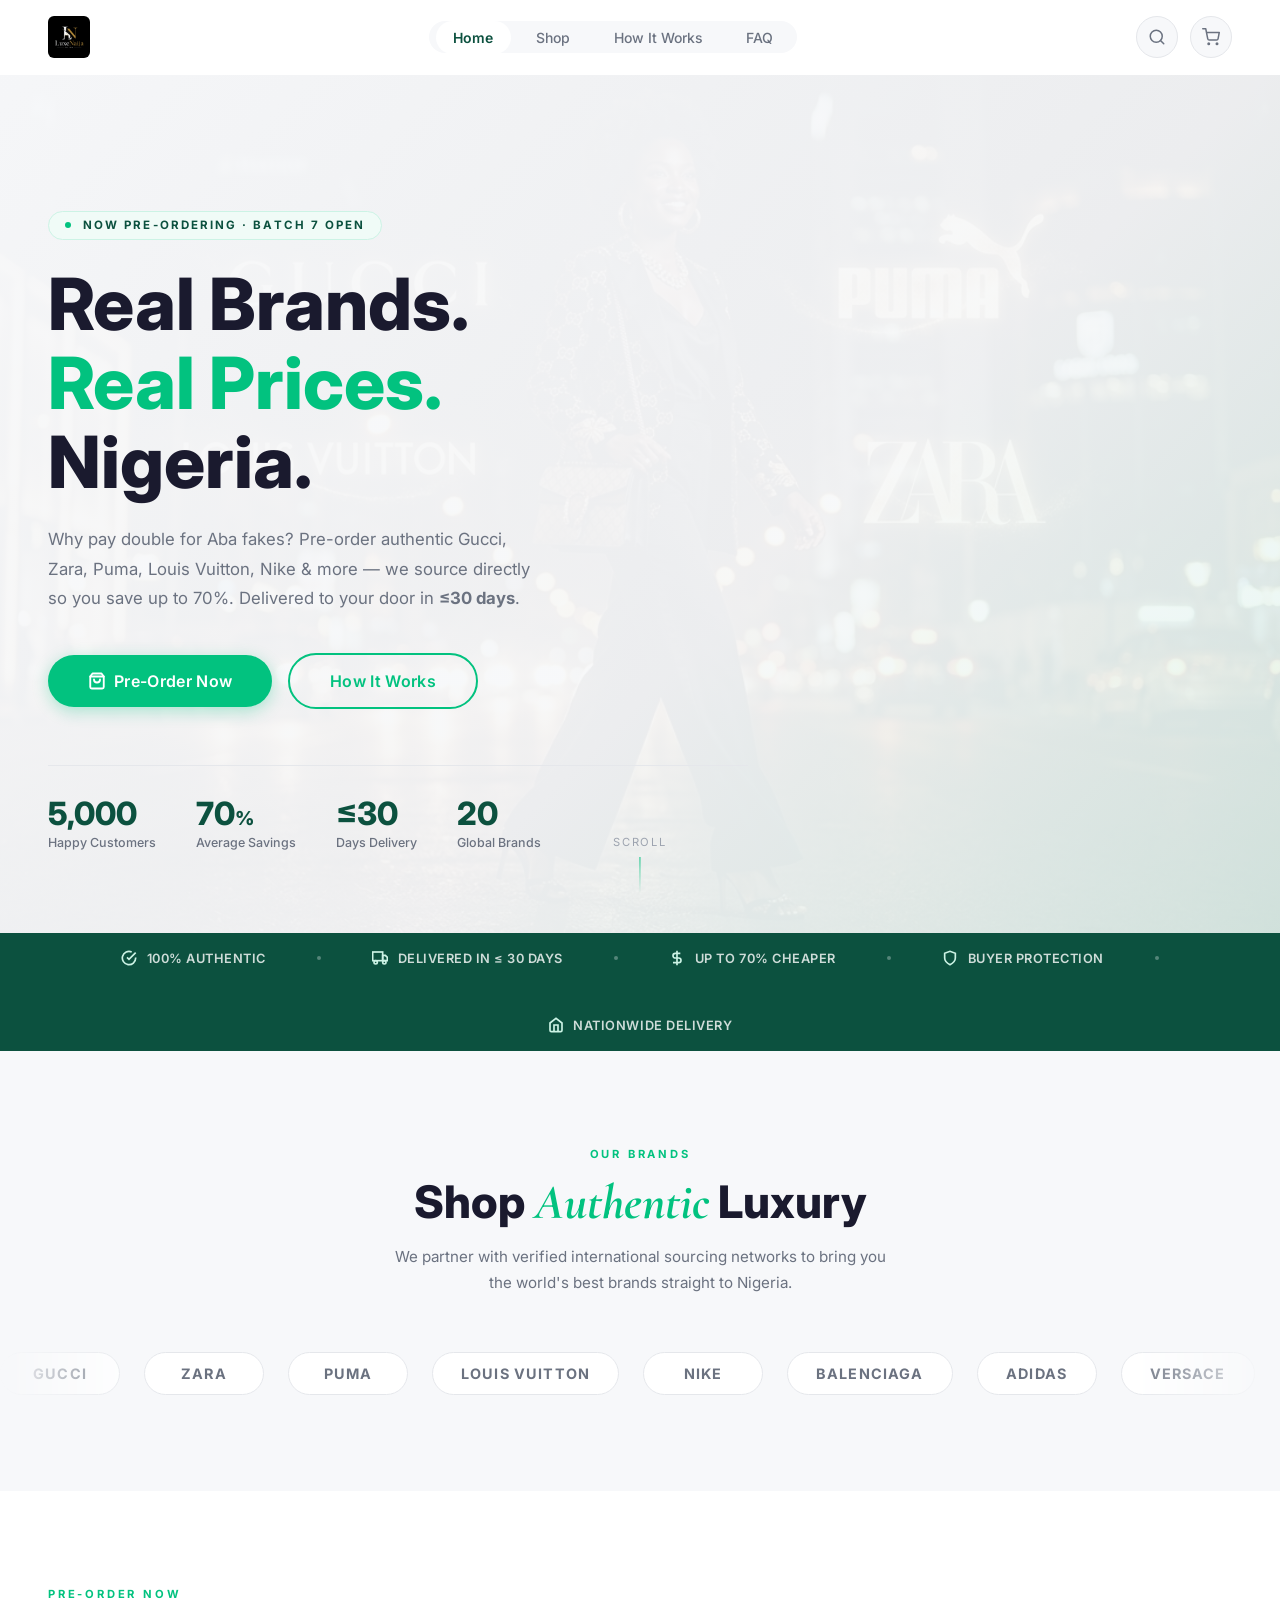
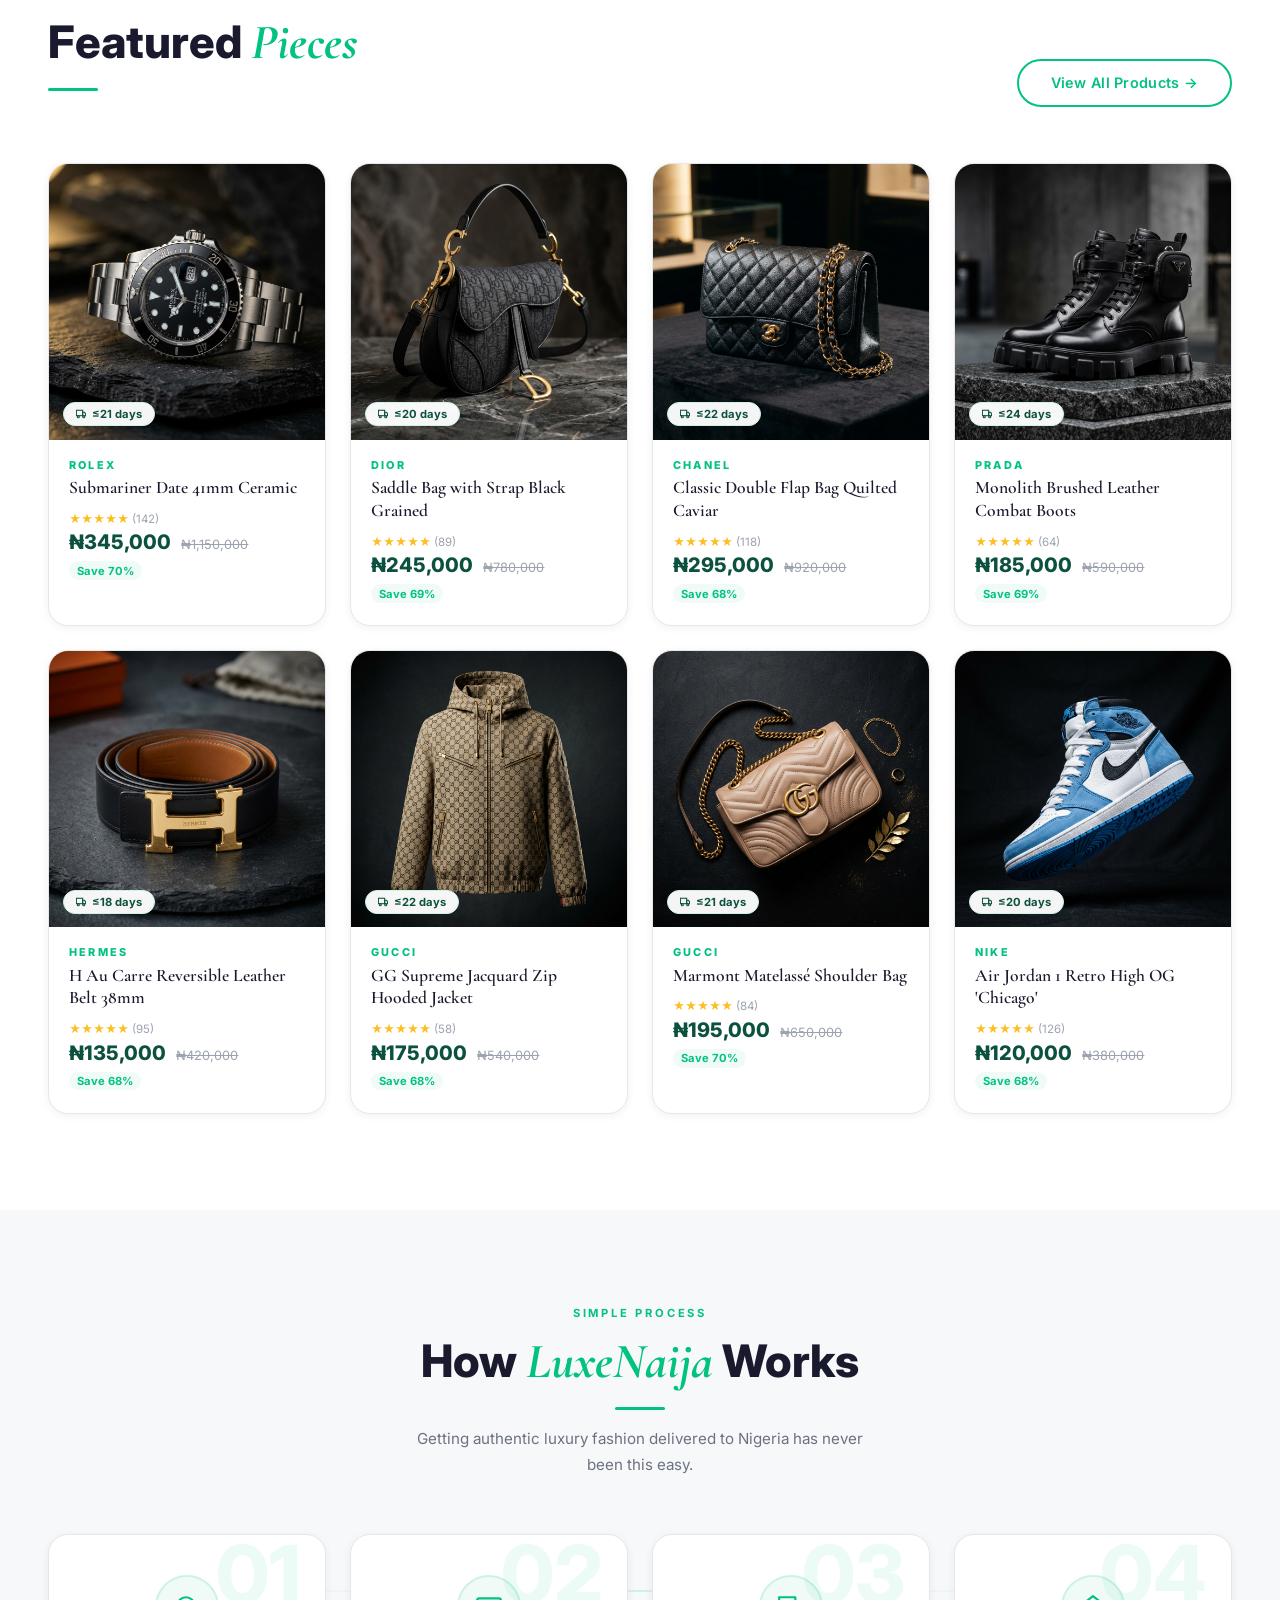
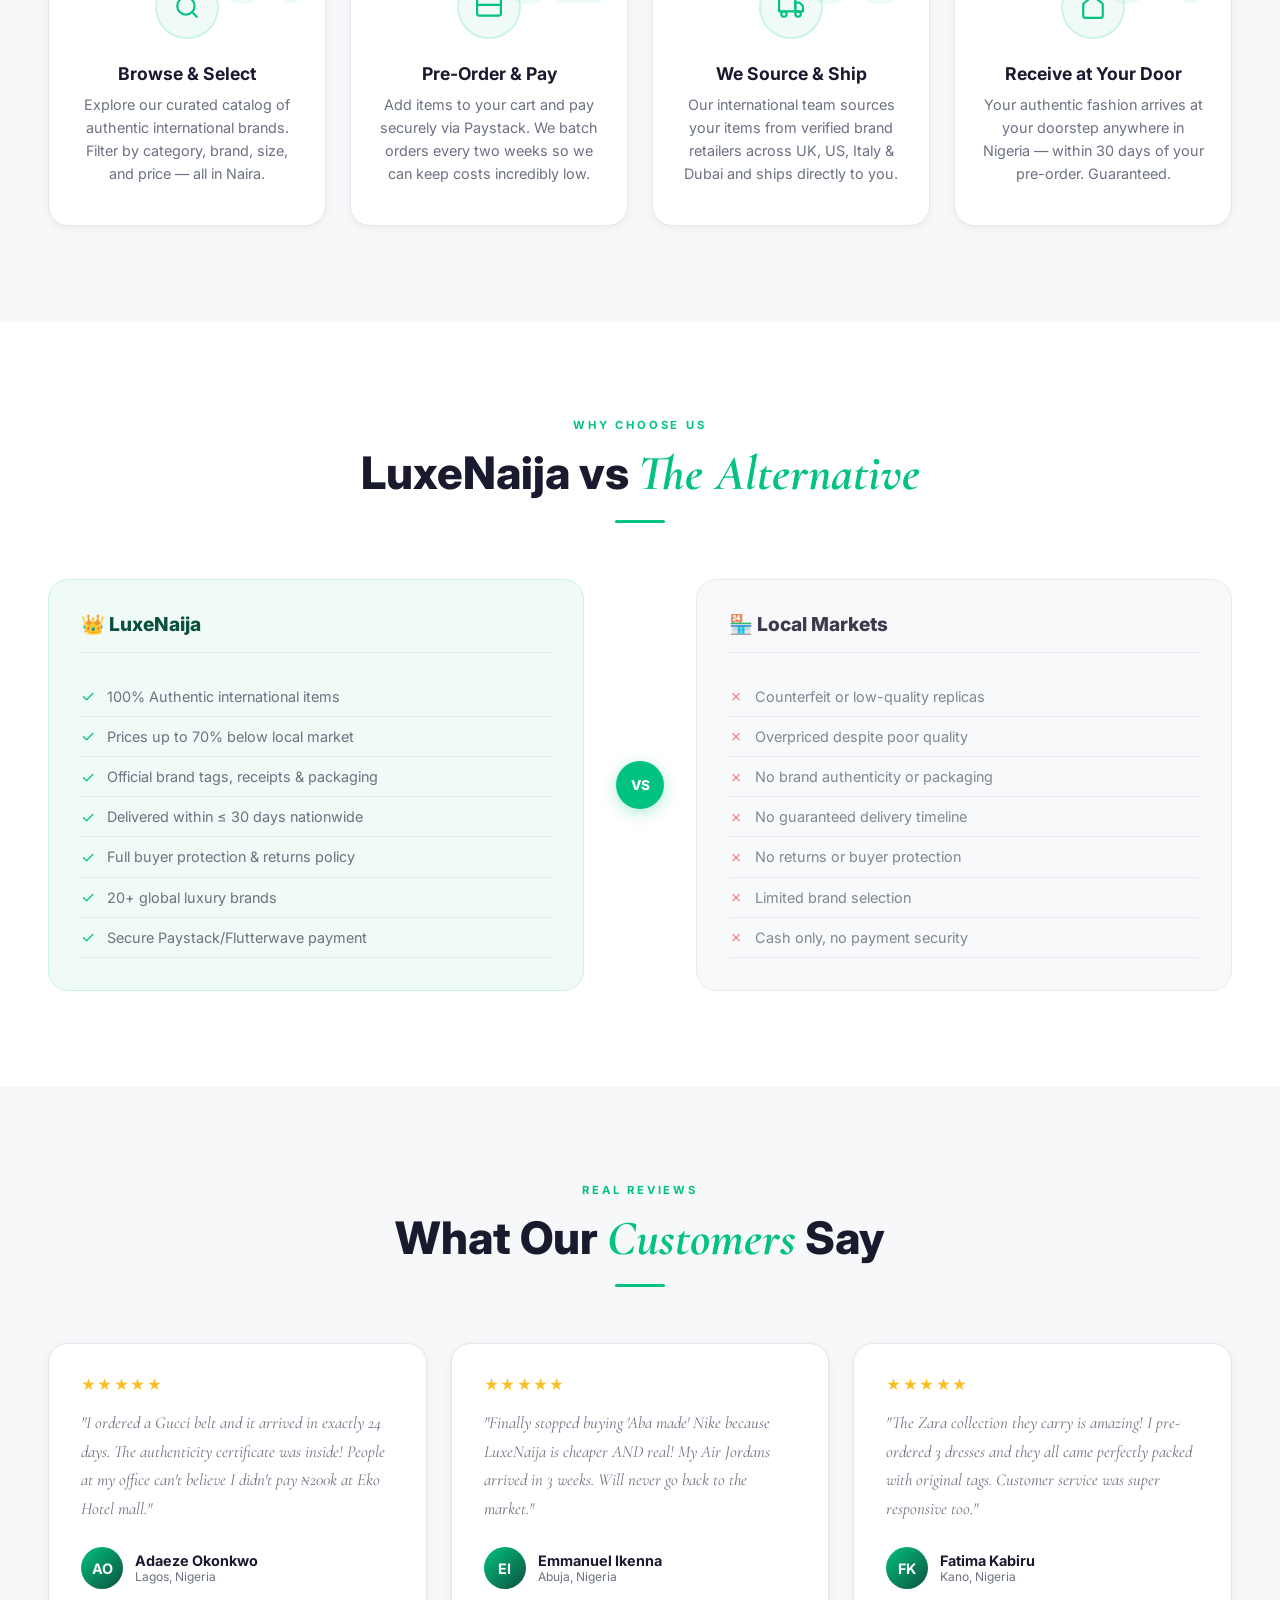
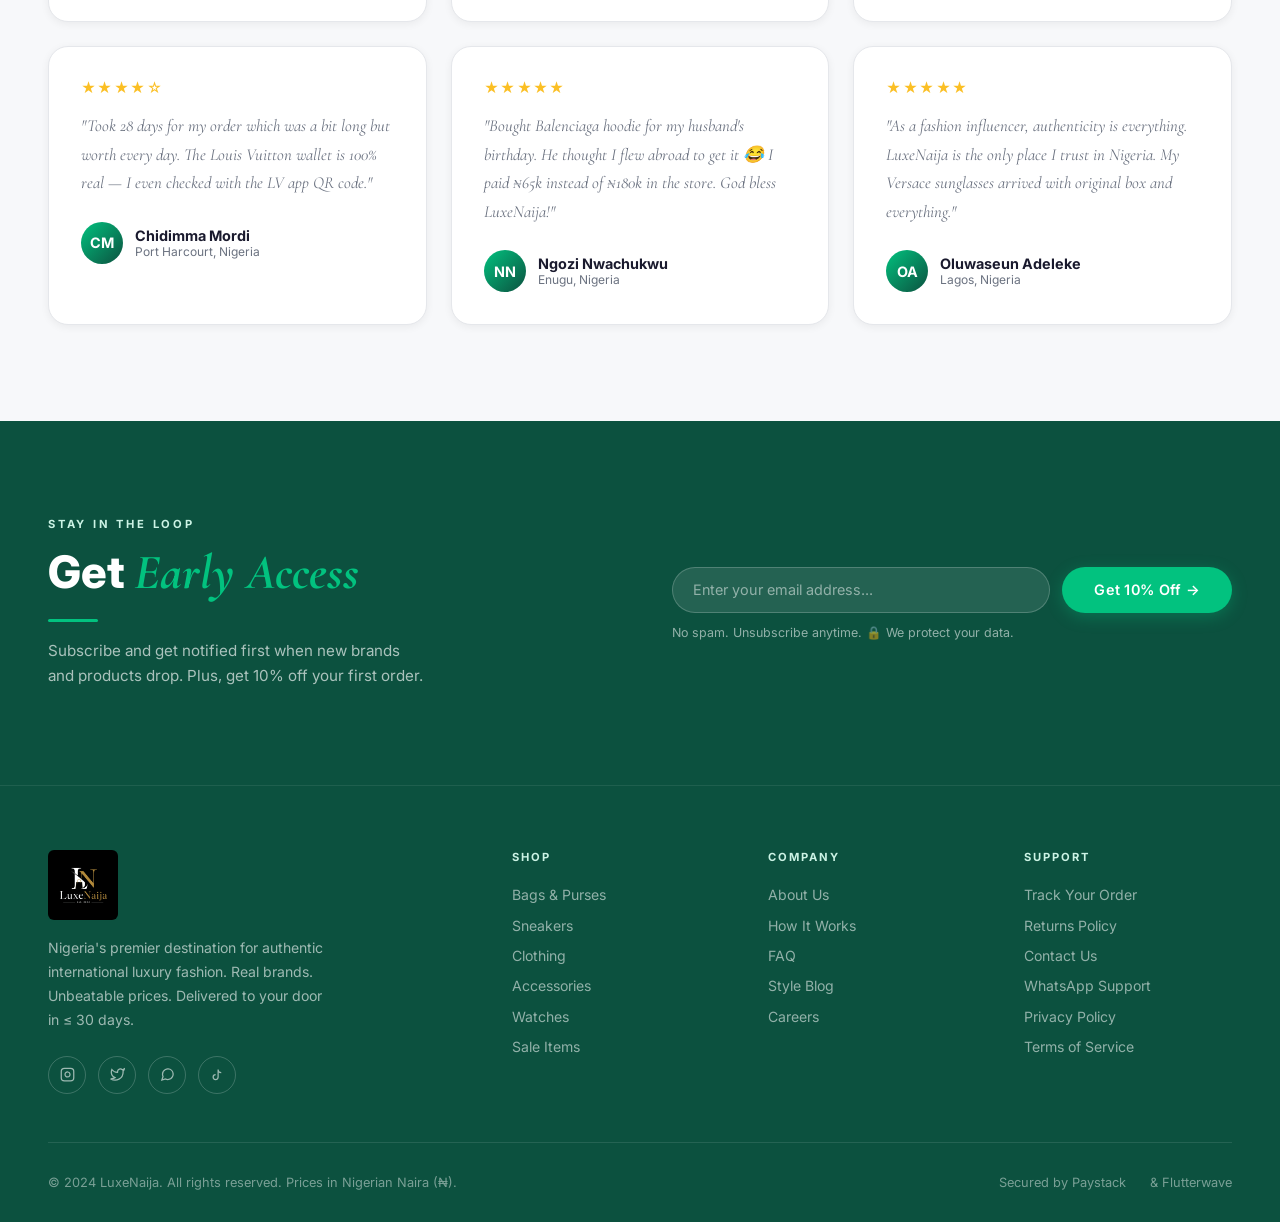
==== commit 2d93c860: "Rebuild dynamic & lively website experience: animations engine, Chowdeck-inspired polish - Created c" ====
--- a/index.html
+++ b/index.html
@@ -9,9 +9,35 @@
   <meta property="og:title" content="LuxeNaija — Authentic International Fashion">
   <meta property="og:description" content="Get authentic Gucci, Zara, Puma & more in Nigeria at prices you'll love. Pre-order & receive in ≤30 days.">
   <link rel="stylesheet" href="css/style.css">
+  <link rel="stylesheet" href="css/animations.css">
   <link rel="icon" href="data:image/svg+xml,<svg xmlns='http://www.w3.org/2000/svg' viewBox='0 0 100 100'><text y='.9em' font-size='90'>👑</text></svg>">
 </head>
 <body>
+
+<!-- Page Loader -->
+<div class="page-loader" id="page-loader">
+  <div class="loader-logo">Luxe<span>Naija</span></div>
+  <div class="loader-bar"><div class="loader-bar-fill"></div></div>
+</div>
+
+<!-- Scroll Progress -->
+<div class="scroll-progress" id="scroll-progress"></div>
+
+<!-- Promo Bar -->
+<div class="promo-bar" aria-label="Promotions">
+  <div class="promo-track" id="promo-track">
+    <div class="promo-item"><span class="promo-dot"></span> 🔥 Batch 7 Now Open — Pre-Order Before It Closes!</div>
+    <div class="promo-item"><span class="promo-dot"></span> ✈️ Free Delivery on Orders Above ₦150,000</div>
+    <div class="promo-item"><span class="promo-dot"></span> 💎 100% Authentic — Official Brand Receipts Included</div>
+    <div class="promo-item"><span class="promo-dot"></span> 🚀 Up to 70% Cheaper Than Local Market Prices</div>
+    <div class="promo-item"><span class="promo-dot"></span> 🇳🇬 Delivery Nationwide — Lagos, Abuja, PH & More</div>
+    <div class="promo-item"><span class="promo-dot"></span> 🔥 Batch 7 Now Open — Pre-Order Before It Closes!</div>
+    <div class="promo-item"><span class="promo-dot"></span> ✈️ Free Delivery on Orders Above ₦150,000</div>
+    <div class="promo-item"><span class="promo-dot"></span> 💎 100% Authentic — Official Brand Receipts Included</div>
+    <div class="promo-item"><span class="promo-dot"></span> 🚀 Up to 70% Cheaper Than Local Market Prices</div>
+    <div class="promo-item"><span class="promo-dot"></span> 🇳🇬 Delivery Nationwide — Lagos, Abuja, PH & More</div>
+  </div>
+</div>
 
 <!-- ═══════════════════════════════ NAVBAR ═══════════════════════════════ -->
 <nav class="navbar" id="navbar">
@@ -462,7 +488,16 @@
   <span id="toast-msg">Added to cart!</span>
 </div>
 
+<!-- Quickview Modal -->
+<div class="quickview-overlay" id="quickview-overlay">
+  <div class="quickview-panel" id="quickview-panel">
+    <div id="quickview-img" style="background:var(--off-white)"></div>
+    <div style="padding:2rem;overflow-y:auto" id="quickview-info"></div>
+  </div>
+</div>
+
 <script src="js/products-data.js"></script>
+<script src="js/animations.js"></script>
 <script src="js/main.js"></script>
 </body>
 </html>
--- a/css/animations.css
+++ b/css/animations.css
@@ -0,0 +1,160 @@
+/* =====================================================
+   LuxeNaija � Animation Engine
+   ===================================================== */
+
+@keyframes fadeIn { from{opacity:0} to{opacity:1} }
+@keyframes fadeInUp { from{opacity:0;transform:translateY(32px)} to{opacity:1;transform:translateY(0)} }
+@keyframes fadeInDown { from{opacity:0;transform:translateY(-24px)} to{opacity:1;transform:translateY(0)} }
+@keyframes fadeInLeft { from{opacity:0;transform:translateX(-40px)} to{opacity:1;transform:translateX(0)} }
+@keyframes fadeInRight { from{opacity:0;transform:translateX(40px)} to{opacity:1;transform:translateX(0)} }
+@keyframes scaleIn { from{opacity:0;transform:scale(0.88)} to{opacity:1;transform:scale(1)} }
+@keyframes shimmer { 0%{background-position:-200% 0} 100%{background-position:200% 0} }
+@keyframes blob {
+  0%,100%{border-radius:60% 40% 30% 70%/60% 30% 70% 40%}
+  25%{border-radius:30% 60% 70% 40%/50% 60% 30% 60%}
+  50%{border-radius:50% 60% 30% 70%/30% 50% 70% 40%}
+  75%{border-radius:60% 30% 50% 70%/70% 40% 60% 30%}
+}
+@keyframes float { 0%,100%{transform:translateY(0) rotate(0deg)} 33%{transform:translateY(-12px) rotate(1.5deg)} 66%{transform:translateY(-6px) rotate(-1deg)} }
+@keyframes floatReverse { 0%,100%{transform:translateY(0) rotate(0deg)} 33%{transform:translateY(8px) rotate(-1.5deg)} 66%{transform:translateY(14px) rotate(1deg)} }
+@keyframes pulse { 0%,100%{opacity:1;transform:scale(1)} 50%{opacity:0.6;transform:scale(0.92)} }
+@keyframes marqueeAnim { 0%{transform:translateX(0)} 100%{transform:translateX(-50%)} }
+@keyframes toastIn { from{transform:translateY(80px) scale(0.9);opacity:0} to{transform:translateY(0) scale(1);opacity:1} }
+@keyframes toastOut { from{transform:translateY(0) scale(1);opacity:1} to{transform:translateY(80px) scale(0.9);opacity:0} }
+@keyframes progressBar { from{width:0%} to{width:100%} }
+@keyframes ringPulse { 0%{box-shadow:0 0 0 0 rgba(2,194,127,0.4)} 70%{box-shadow:0 0 0 16px rgba(2,194,127,0)} 100%{box-shadow:0 0 0 0 rgba(2,194,127,0)} }
+@keyframes cartBounce { 0%{transform:scale(1)} 30%{transform:scale(1.35)} 55%{transform:scale(0.9)} 75%{transform:scale(1.1)} 100%{transform:scale(1)} }
+@keyframes flyToCart { 0%{transform:translate(0,0) scale(1);opacity:1} 100%{transform:translate(var(--fly-x),var(--fly-y)) scale(0.1);opacity:0} }
+@keyframes gradientShift { 0%,100%{background-position:0% 50%} 50%{background-position:100% 50%} }
+@keyframes promoScroll { 0%{transform:translateX(0)} 100%{transform:translateX(-50%)} }
+@keyframes rippleExpand { to{transform:scale(4);opacity:0} }
+
+/* Scroll Reveal */
+.reveal { opacity:0; transform:translateY(28px); transition:opacity 0.65s cubic-bezier(0.4,0,0.2,1),transform 0.65s cubic-bezier(0.4,0,0.2,1); }
+.reveal.from-left { transform:translateX(-40px); }
+.reveal.from-right { transform:translateX(40px); }
+.reveal.from-scale { transform:scale(0.9);opacity:0; }
+.reveal.visible { opacity:1;transform:translateY(0) translateX(0) scale(1); }
+
+.stagger-1{transition-delay:0.05s!important}
+.stagger-2{transition-delay:0.12s!important}
+.stagger-3{transition-delay:0.19s!important}
+.stagger-4{transition-delay:0.26s!important}
+.stagger-5{transition-delay:0.33s!important}
+.stagger-6{transition-delay:0.40s!important}
+.stagger-7{transition-delay:0.47s!important}
+.stagger-8{transition-delay:0.54s!important}
+
+/* Skeleton */
+.skeleton { background:linear-gradient(90deg,#f0f0f0 25%,#e8e8e8 50%,#f0f0f0 75%);background-size:200% 100%;animation:shimmer 1.6s infinite;border-radius:var(--radius-sm); }
+.skeleton-card { background:var(--white);border:1.5px solid var(--border);border-radius:var(--radius-lg);overflow:hidden;padding-bottom:1rem; }
+.skeleton-img { width:100%;aspect-ratio:1; }
+.skeleton-line { height:12px;margin:0.75rem 1.25rem 0; }
+.skeleton-line.short{width:45%} .skeleton-line.medium{width:70%} .skeleton-line.tall{height:18px}
+
+/* Blob */
+.blob { position:absolute;border-radius:60% 40% 30% 70%/60% 30% 70% 40%;animation:blob 8s ease-in-out infinite;pointer-events:none;z-index:0; }
+.blob-green{background:rgba(2,194,127,0.12)}
+.blob-green-light{background:rgba(204,243,229,0.45)}
+
+/* Float */
+.float-1{animation:float 5.5s ease-in-out infinite}
+.float-2{animation:floatReverse 6.5s ease-in-out infinite;animation-delay:-2s}
+.float-3{animation:float 7s ease-in-out infinite;animation-delay:-1.2s}
+
+/* Page Loader */
+.page-loader { position:fixed;inset:0;z-index:99999;background:var(--green-dark);display:flex;align-items:center;justify-content:center;flex-direction:column;gap:1.5rem;transition:opacity 0.5s ease,visibility 0.5s ease; }
+.page-loader.done{opacity:0;visibility:hidden;pointer-events:none}
+.loader-logo { font-family:var(--font-body);font-size:2rem;font-weight:800;color:#fff;letter-spacing:-0.02em; }
+.loader-logo span{color:var(--green-light)}
+.loader-bar { width:180px;height:3px;background:rgba(255,255,255,0.2);border-radius:99px;overflow:hidden; }
+.loader-bar-fill { height:100%;background:var(--green);border-radius:99px;animation:progressBar 1.2s cubic-bezier(0.4,0,0.2,1) forwards; }
+
+/* Promo Bar */
+.promo-bar { background:var(--green-dark);padding:0.55rem 0;overflow:hidden;position:relative;z-index:998; }
+.promo-track { display:flex;width:max-content;animation:promoScroll 22s linear infinite;gap:5rem; }
+.promo-track:hover{animation-play-state:paused}
+.promo-item { display:flex;align-items:center;gap:0.5rem;white-space:nowrap;font-size:0.78rem;font-weight:600;color:rgba(255,255,255,0.9);letter-spacing:0.04em; }
+.promo-dot { width:5px;height:5px;background:var(--green);border-radius:50%;flex-shrink:0; }
+
+/* Scroll Progress */
+.scroll-progress { position:fixed;top:0;left:0;height:3px;background:linear-gradient(90deg,var(--green),var(--green-dark));z-index:1002;width:0%;transition:width 0.05s linear; }
+
+/* Ripple */
+.ripple-container{position:relative;overflow:hidden}
+.ripple-effect { position:absolute;border-radius:50%;background:rgba(2,194,127,0.2);transform:scale(0);animation:rippleExpand 0.6s ease-out forwards;pointer-events:none; }
+
+/* Toast Enhanced */
+.toast.show { animation:toastIn 0.4s cubic-bezier(0.34,1.56,0.64,1) forwards; }
+.toast.hide { animation:toastOut 0.3s ease forwards; }
+
+/* Cart fly */
+.cart-fly-item { position:fixed;width:48px;height:48px;border-radius:var(--radius-sm);object-fit:cover;z-index:9999;pointer-events:none;animation:flyToCart 0.7s cubic-bezier(0.4,0,1,1) forwards; }
+
+/* Gradient text */
+.gradient-text { background:linear-gradient(135deg,var(--green),var(--green-dark));-webkit-background-clip:text;-webkit-text-fill-color:transparent;background-clip:text; }
+
+/* Highlight badge */
+.highlight-badge { display:inline-flex;align-items:center;gap:0.4rem;padding:0.35rem 0.85rem;background:var(--green-xlight);border:1.5px solid var(--green-light);border-radius:99px;font-size:0.72rem;font-weight:700;letter-spacing:0.12em;color:var(--green-dark);text-transform:uppercase; }
+.highlight-badge .live-dot { width:6px;height:6px;background:var(--green);border-radius:50%;animation:pulse 1.8s ease infinite;flex-shrink:0; }
+
+/* Feature icon box */
+.feature-icon-box { width:54px;height:54px;background:var(--green-xlight);border:2px solid var(--green-light);border-radius:14px;display:flex;align-items:center;justify-content:center;color:var(--green);font-size:1.3rem;flex-shrink:0;transition:all 0.3s ease; }
+.feature-card:hover .feature-icon-box { background:var(--green);color:#fff;border-color:var(--green);transform:rotate(-5deg) scale(1.05); }
+
+/* Feature card */
+.feature-card { display:flex;gap:1.25rem;align-items:flex-start;padding:1.5rem;background:var(--white);border:1.5px solid var(--border);border-radius:var(--radius-lg);transition:all 0.3s ease; }
+.feature-card:hover { border-color:var(--green-light);box-shadow:0 8px 28px rgba(2,194,127,0.12);transform:translateY(-3px); }
+.feature-card-title { font-weight:700;font-size:1rem;color:var(--text);margin-bottom:0.3rem; }
+.feature-card-desc { font-size:0.875rem;color:var(--text-muted);line-height:1.6; }
+
+/* Stat card */
+.stat-card { text-align:center;padding:1.75rem 1.25rem;background:var(--white);border:1.5px solid var(--border);border-radius:var(--radius-lg);transition:all 0.3s ease; }
+.stat-card:hover { border-color:var(--green-light);box-shadow:0 8px 24px rgba(2,194,127,0.12);transform:translateY(-2px); }
+.stat-number { font-size:2.2rem;font-weight:800;color:var(--green-dark);line-height:1; }
+.stat-label { font-size:0.8rem;color:var(--text-muted);margin-top:0.35rem;font-weight:500; }
+
+/* Hero visual */
+.hero-circle-bg { width:380px;height:380px;border-radius:50%;background:linear-gradient(145deg,var(--green-xlight),var(--green-light));animation:blob 10s ease-in-out infinite; }
+.hero-product-float { position:absolute;border-radius:var(--radius-lg);overflow:hidden;box-shadow:0 16px 48px rgba(0,0,0,0.13);border:3px solid rgba(255,255,255,0.95); }
+.hero-product-float img { width:100%;height:100%;object-fit:cover; }
+
+/* CTA section */
+.cta-section { background:var(--green-dark);padding:5.5rem 0;position:relative;overflow:hidden; }
+.cta-section::before { content:'';position:absolute;top:-80px;right:-80px;width:320px;height:320px;background:rgba(2,194,127,0.12);border-radius:50%;pointer-events:none; }
+.cta-section::after { content:'';position:absolute;bottom:-100px;left:-60px;width:240px;height:240px;background:rgba(255,255,255,0.04);border-radius:50%;pointer-events:none; }
+
+/* Wishlist */
+.wishlist-btn { width:38px;height:38px;background:rgba(255,255,255,0.95);border:1.5px solid var(--border);border-radius:50%;display:flex;align-items:center;justify-content:center;color:var(--text-muted);transition:all 0.25s ease;cursor:pointer;box-shadow:var(--shadow-sm); }
+.wishlist-btn:hover,.wishlist-btn.active { border-color:#ef4444;color:#ef4444;background:#fff5f5; }
+.wishlist-btn.active svg { fill:#ef4444; }
+
+/* Countdown */
+.countdown-wrap { display:flex;gap:0.6rem;align-items:center; }
+.countdown-unit { text-align:center; }
+.countdown-num { display:block;font-size:1.6rem;font-weight:800;color:#fff;line-height:1;background:rgba(255,255,255,0.12);border-radius:var(--radius-sm);padding:0.4rem 0.75rem;min-width:48px; }
+.countdown-label { font-size:0.65rem;color:rgba(255,255,255,0.6);text-transform:uppercase;letter-spacing:0.08em;margin-top:0.25rem;display:block; }
+.countdown-sep { font-size:1.5rem;font-weight:800;color:var(--green-light);margin-bottom:1rem; }
+
+/* Testimonial carousel */
+.testimonial-carousel { overflow:hidden;position:relative; }
+.testimonial-track-inner { display:flex;transition:transform 0.5s cubic-bezier(0.4,0,0.2,1); }
+.testimonial-slide { flex:0 0 100%;padding:0 0.75rem; }
+@media(min-width:768px){.testimonial-slide{flex:0 0 50%}}
+@media(min-width:1024px){.testimonial-slide{flex:0 0 33.333%}}
+
+/* Steps connector */
+.steps-connector { display:none;position:absolute;top:38px;left:18%;right:18%;height:2px;background:linear-gradient(90deg,var(--green-light),var(--green),var(--green-light));z-index:0; }
+@media(min-width:900px){.steps-connector{display:block}}
+
+/* Search enhancements */
+.search-modal.open { animation:fadeIn 0.2s ease forwards; }
+.search-modal.open .search-box-container { animation:fadeInDown 0.3s cubic-bezier(0.34,1.2,0.64,1) forwards; }
+
+/* Quickview */
+.quickview-overlay { position:fixed;inset:0;background:rgba(0,0,0,0.45);backdrop-filter:blur(6px);z-index:8000;display:none;align-items:center;justify-content:center;padding:1.5rem; }
+.quickview-overlay.open{display:flex}
+.quickview-panel { background:var(--white);border-radius:var(--radius-xl);max-width:760px;width:100%;display:grid;grid-template-columns:1fr 1fr;overflow:hidden;box-shadow:0 32px 64px rgba(0,0,0,0.2);animation:scaleIn 0.35s cubic-bezier(0.34,1.2,0.64,1); }
+@media(max-width:600px){.quickview-panel{grid-template-columns:1fr}}
+
+@media(prefers-reduced-motion:reduce){*,*::before,*::after{animation-duration:0.01ms!important;animation-iteration-count:1!important;transition-duration:0.01ms!important}}
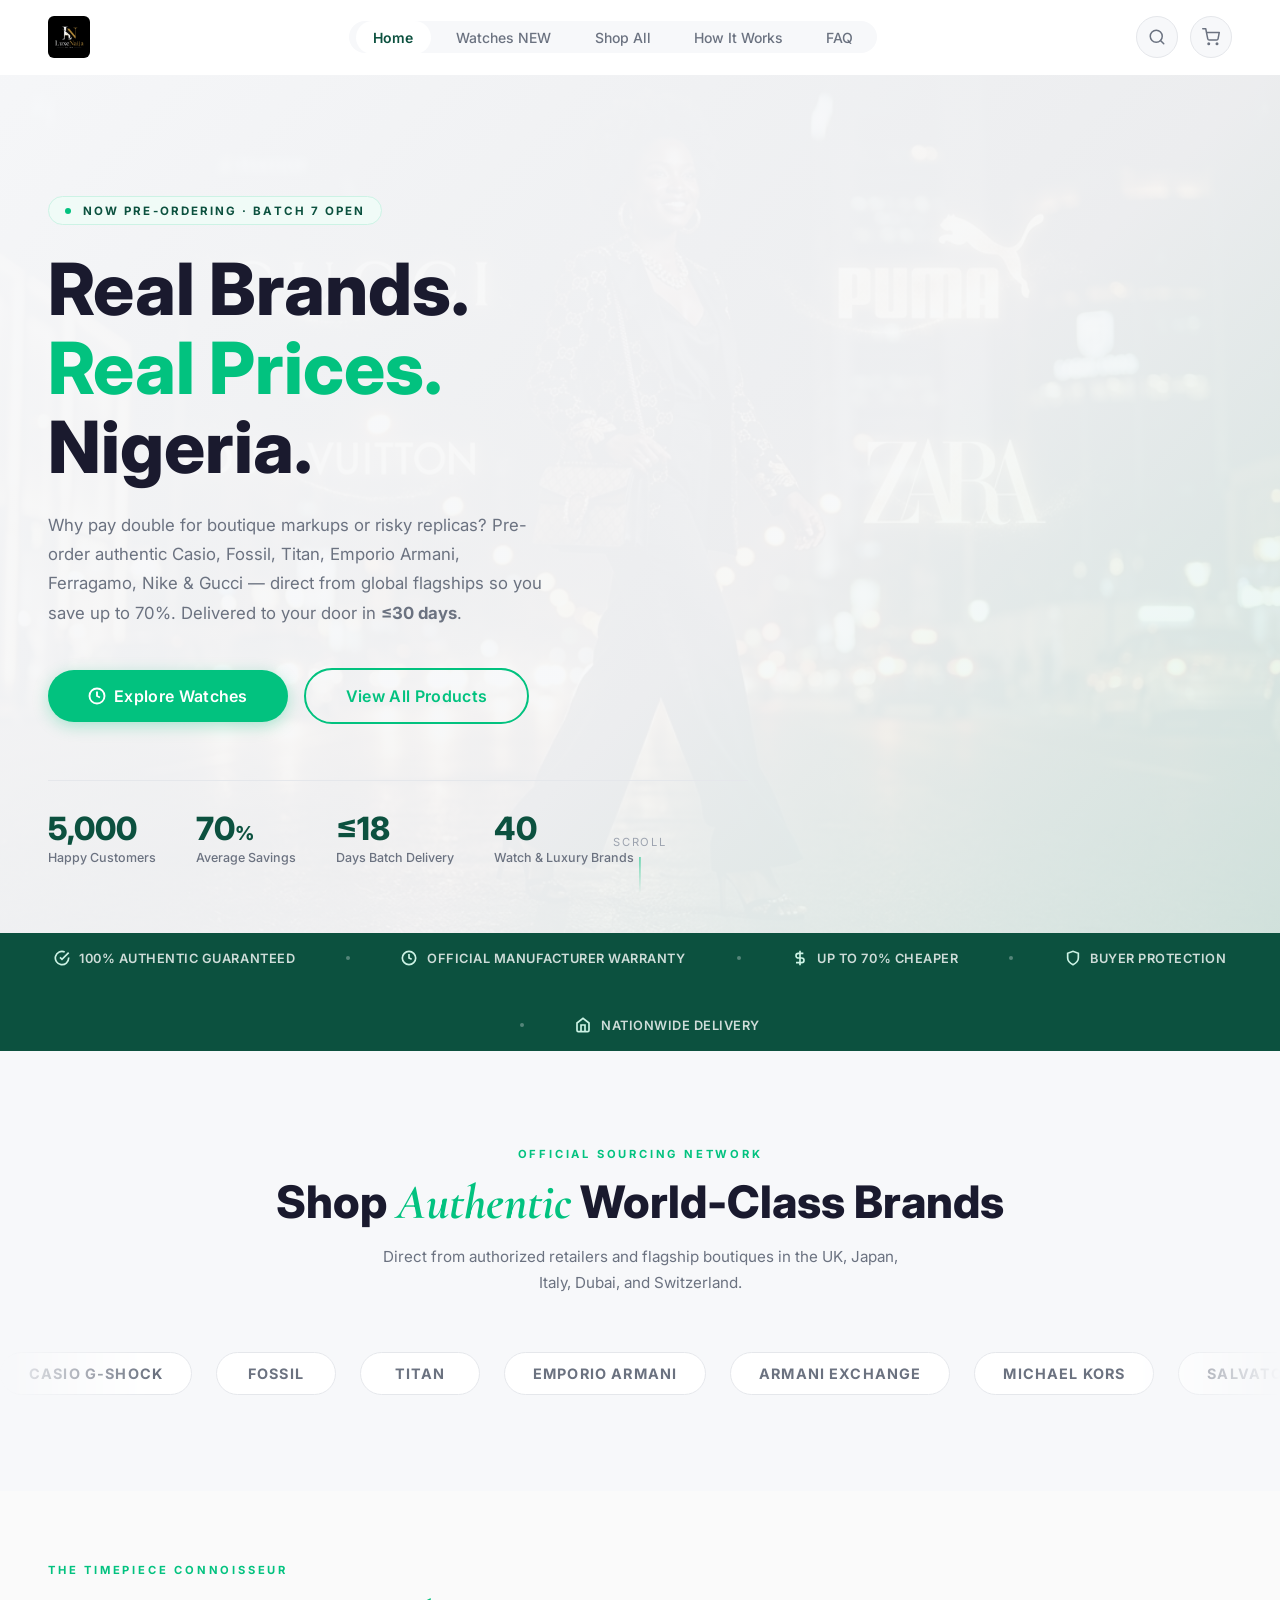
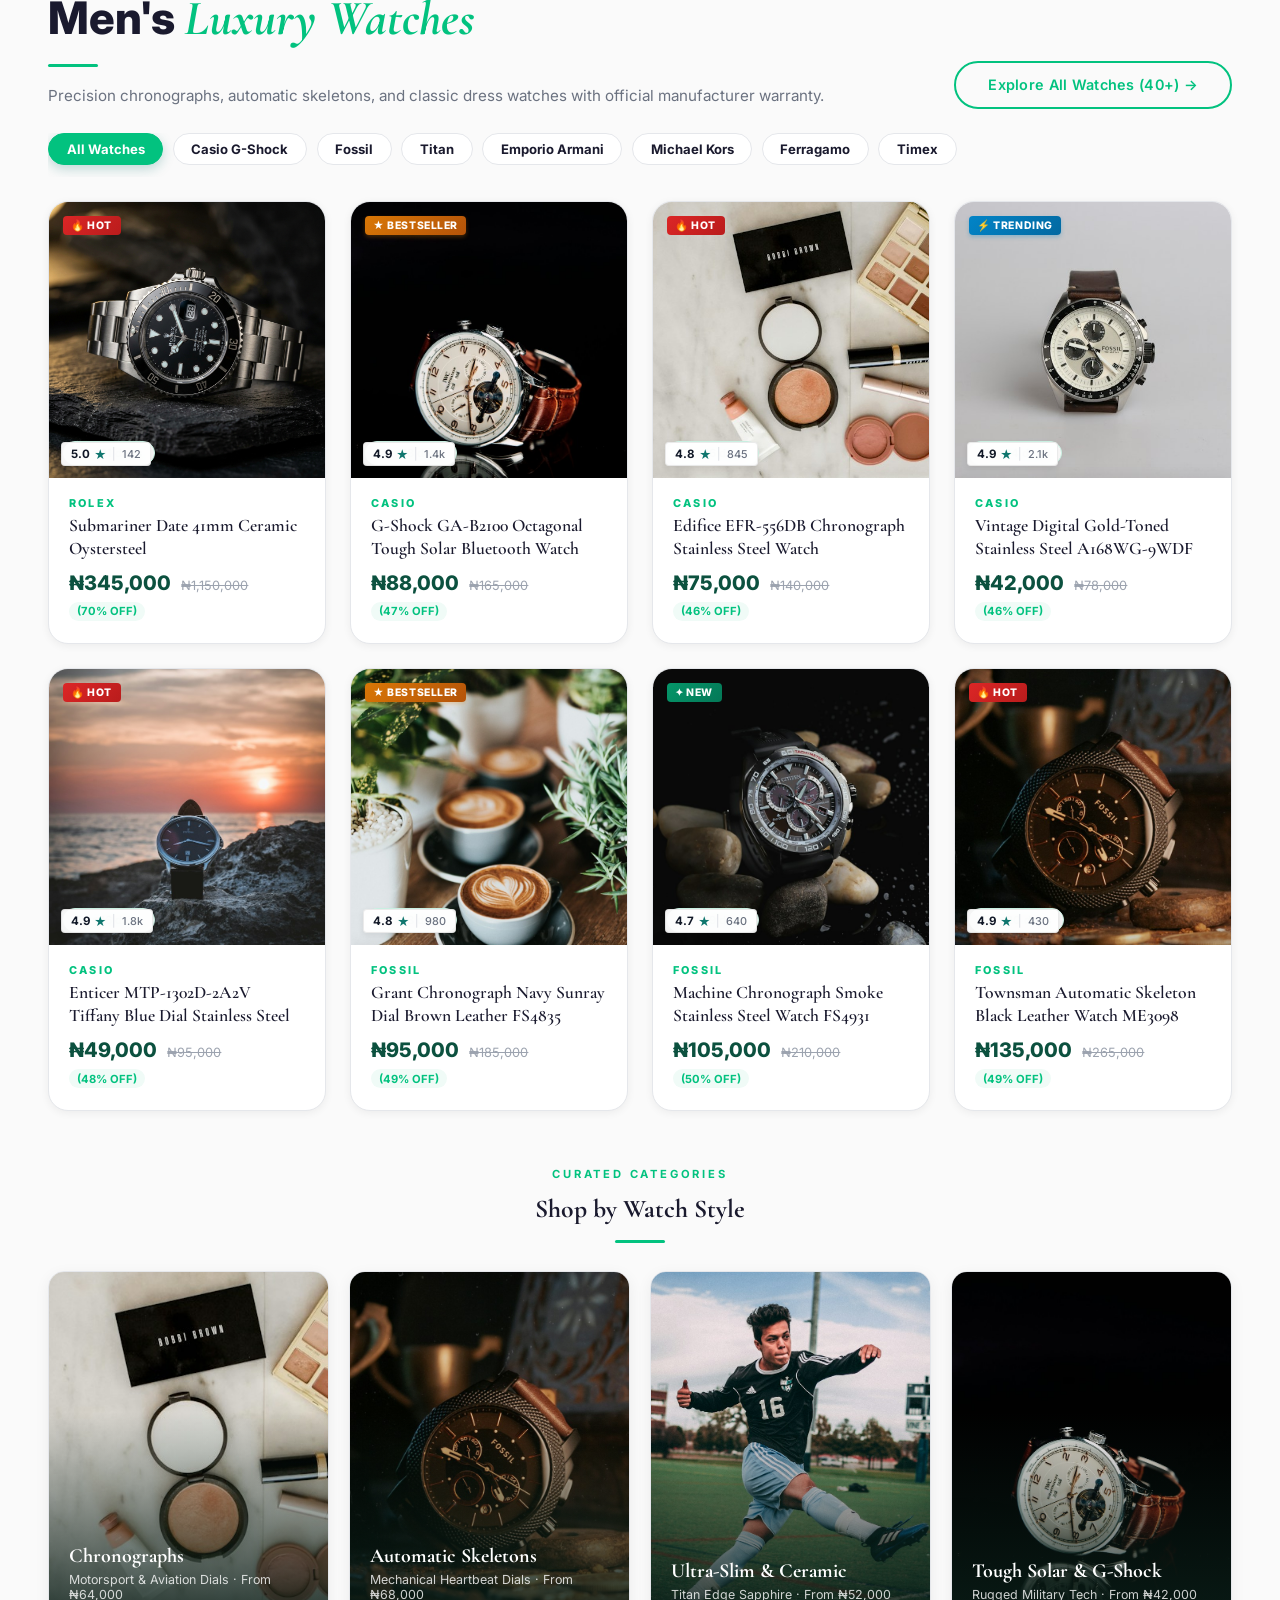
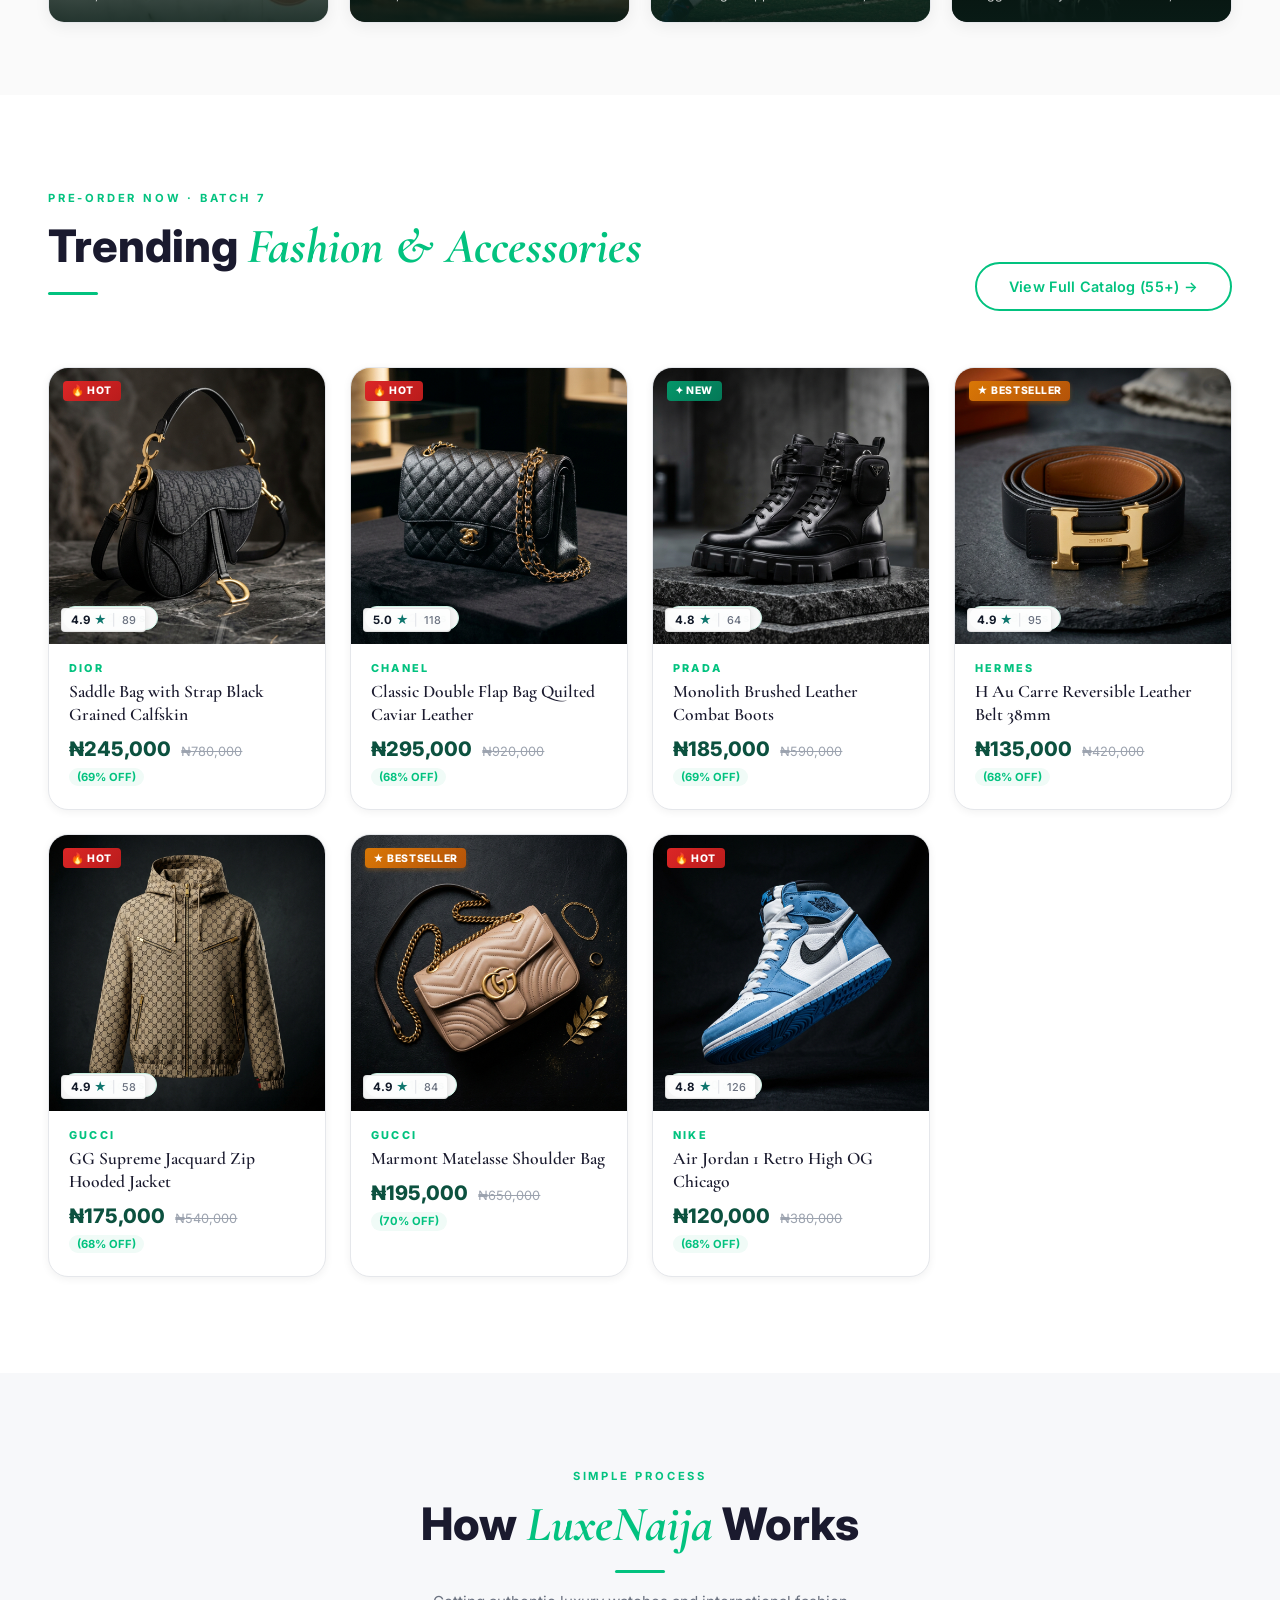
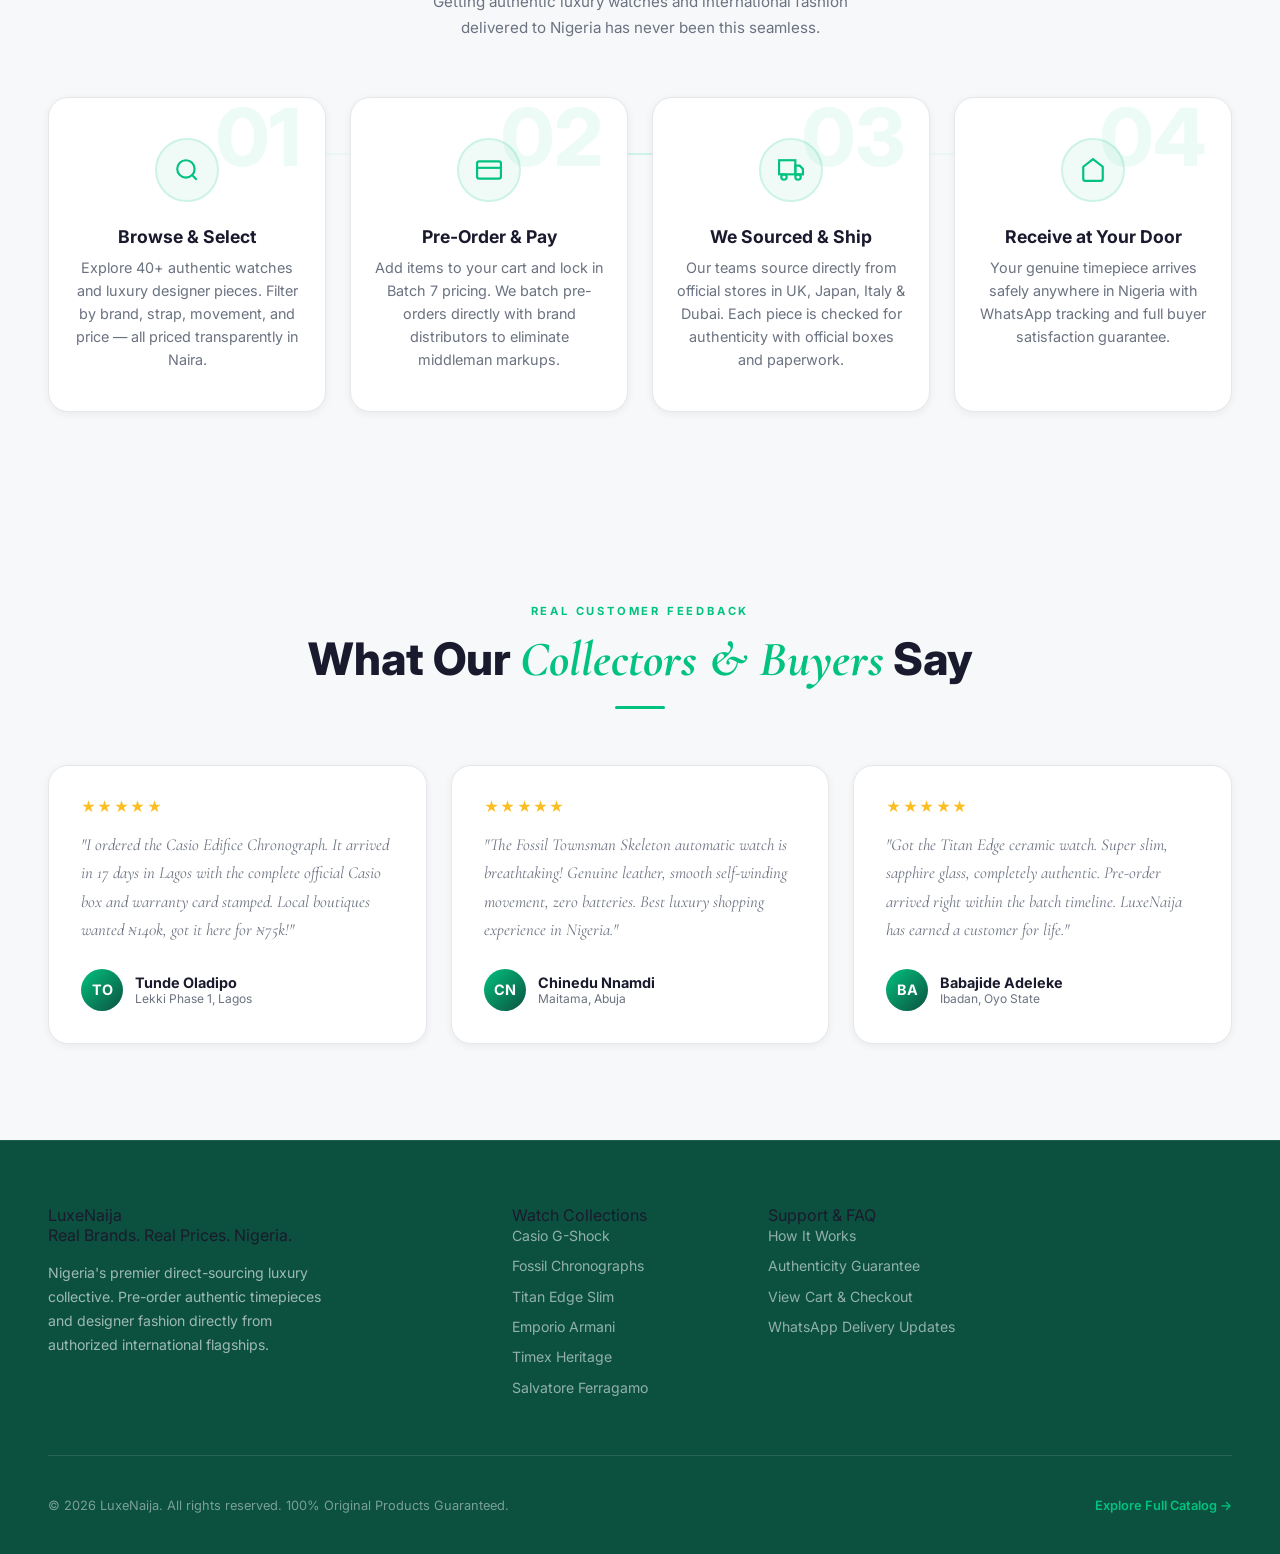
==== commit 95dd83a6: "feat: upgrade website to Myntra standards and add 38+ authentic luxury watches (Casio, Fossil, Titan" ====
--- a/index.html
+++ b/index.html
@@ -3,11 +3,8 @@
 <head>
   <meta charset="UTF-8">
   <meta name="viewport" content="width=device-width, initial-scale=1.0">
-  <title>LuxeNaija — Authentic International Fashion, Delivered to Nigeria</title>
-  <meta name="description" content="Pre-order 100% authentic Gucci, Zara, Puma, Louis Vuitton, Nike & more — delivered to your door in Nigeria within 30 days at unbeatable prices.">
-  <meta name="keywords" content="luxury fashion Nigeria, buy Gucci Nigeria, authentic brands Nigeria, Zara Nigeria, pre-order fashion Nigeria">
-  <meta property="og:title" content="LuxeNaija — Authentic International Fashion">
-  <meta property="og:description" content="Get authentic Gucci, Zara, Puma & more in Nigeria at prices you'll love. Pre-order & receive in ≤30 days.">
+  <title>LuxeNaija — Authentic International Watches & Luxury Fashion in Nigeria</title>
+  <meta name="description" content="Shop authentic Casio, Fossil, Titan, Emporio Armani, Michael Kors, Ferragamo, Timex, Gucci, Nike & designer fashion. Direct global sourcing delivered to Nigeria in ≤30 days.">
   <link rel="stylesheet" href="css/style.css">
   <link rel="stylesheet" href="css/animations.css">
   <link rel="icon" href="data:image/svg+xml,<svg xmlns='http://www.w3.org/2000/svg' viewBox='0 0 100 100'><text y='.9em' font-size='90'>👑</text></svg>">
@@ -26,16 +23,12 @@
 <!-- Promo Bar -->
 <div class="promo-bar" aria-label="Promotions">
   <div class="promo-track" id="promo-track">
-    <div class="promo-item"><span class="promo-dot"></span> 🔥 Batch 7 Now Open — Pre-Order Before It Closes!</div>
+    <div class="promo-item"><span class="promo-dot"></span> 🔥 Batch 7 Now Open — Pre-Order Watches & Designer Wear Before It Closes!</div>
+    <div class="promo-item"><span class="promo-dot"></span> ⌚ Men's Watches: Casio, Fossil, Titan, Emporio Armani, Michael Kors & Ferragamo</div>
     <div class="promo-item"><span class="promo-dot"></span> ✈️ Free Delivery on Orders Above ₦150,000</div>
-    <div class="promo-item"><span class="promo-dot"></span> 💎 100% Authentic — Official Brand Receipts Included</div>
+    <div class="promo-item"><span class="promo-dot"></span> 💎 100% Authentic — Official Brand Receipts & Warranty Cards Included</div>
     <div class="promo-item"><span class="promo-dot"></span> 🚀 Up to 70% Cheaper Than Local Market Prices</div>
-    <div class="promo-item"><span class="promo-dot"></span> 🇳🇬 Delivery Nationwide — Lagos, Abuja, PH & More</div>
-    <div class="promo-item"><span class="promo-dot"></span> 🔥 Batch 7 Now Open — Pre-Order Before It Closes!</div>
-    <div class="promo-item"><span class="promo-dot"></span> ✈️ Free Delivery on Orders Above ₦150,000</div>
-    <div class="promo-item"><span class="promo-dot"></span> 💎 100% Authentic — Official Brand Receipts Included</div>
-    <div class="promo-item"><span class="promo-dot"></span> 🚀 Up to 70% Cheaper Than Local Market Prices</div>
-    <div class="promo-item"><span class="promo-dot"></span> 🇳🇬 Delivery Nationwide — Lagos, Abuja, PH & More</div>
+    <div class="promo-item"><span class="promo-dot"></span> 🇳🇬 Delivery Nationwide — Lagos, Abuja, Port Harcourt & More</div>
   </div>
 </div>
 
@@ -47,7 +40,8 @@
     </a>
     <ul class="nav-links" role="navigation" aria-label="Main navigation">
       <li><a href="index.html" class="active" id="nav-home">Home</a></li>
-      <li><a href="products.html" id="nav-shop">Shop</a></li>
+      <li><a href="products.html?cat=watches" id="nav-watches" class="nav-link-badge">Watches <span>NEW</span></a></li>
+      <li><a href="products.html" id="nav-shop">Shop All</a></li>
       <li><a href="about.html" id="nav-about">How It Works</a></li>
       <li><a href="about.html#faq" id="nav-faq">FAQ</a></li>
     </ul>
@@ -70,7 +64,8 @@
 <div class="mobile-menu" id="mobile-menu" role="dialog" aria-modal="true">
   <button class="mobile-menu-close" id="mobile-menu-close" aria-label="Close menu">✕</button>
   <a href="index.html">Home</a>
-  <a href="products.html">Shop</a>
+  <a href="products.html?cat=watches">⌚ Men's Watches</a>
+  <a href="products.html">Shop All Products</a>
   <a href="about.html">How It Works</a>
   <a href="about.html#faq">FAQ</a>
   <a href="cart.html">🛒 Cart</a>
@@ -79,7 +74,7 @@
 <!-- ═══════════════════════════════ HERO ═══════════════════════════════ -->
 <section class="hero" id="hero" aria-label="Hero">
   <div class="hero-bg">
-    <img src="images/hero_banner.jpg" alt="Nigerian woman in luxury fashion" loading="eager">
+    <img src="images/hero_banner.jpg" alt="Nigerian luxury lifestyle and timepieces" loading="eager">
   </div>
   <div class="container">
     <div class="hero-content fade-up">
@@ -93,18 +88,18 @@
         Nigeria.
       </h1>
       <p class="hero-desc">
-        Why pay double for Aba fakes? Pre-order authentic Gucci, Zara, Puma, Louis Vuitton, Nike & more — we source directly so you save up to 70%. Delivered to your door in <strong>≤30 days</strong>.
+        Why pay double for boutique markups or risky replicas? Pre-order authentic Casio, Fossil, Titan, Emporio Armani, Ferragamo, Nike & Gucci — direct from global flagships so you save up to 70%. Delivered to your door in <strong>≤30 days</strong>.
       </p>
       <div class="hero-actions">
-        <a href="products.html" class="btn btn-primary btn-lg" id="hero-cta-shop">
-          <svg xmlns="http://www.w3.org/2000/svg" width="18" height="18" viewBox="0 0 24 24" fill="none" stroke="currentColor" stroke-width="2.5" stroke-linecap="round" stroke-linejoin="round"><path d="M6 2 3 6v14a2 2 0 0 0 2 2h14a2 2 0 0 0 2-2V6l-3-4z"/><line x1="3" y1="6" x2="21" y2="6"/><path d="M16 10a4 4 0 0 1-8 0"/></svg>
-          Pre-Order Now
+        <a href="products.html?cat=watches" class="btn btn-primary btn-lg" id="hero-cta-watches">
+          <svg xmlns="http://www.w3.org/2000/svg" width="18" height="18" viewBox="0 0 24 24" fill="none" stroke="currentColor" stroke-width="2.5"><circle cx="12" cy="12" r="10"/><polyline points="12 6 12 12 16 14"/></svg>
+          Explore Watches
         </a>
-        <a href="about.html" class="btn btn-outline btn-lg" id="hero-cta-learn">How It Works</a>
+        <a href="products.html" class="btn btn-outline btn-lg" id="hero-cta-shop">View All Products</a>
       </div>
       <div class="hero-stats">
         <div>
-          <div class="hero-stat-value" data-count="5000">0</div>
+          <div class="hero-stat-value" data-count="5000">5,000+</div>
           <div class="hero-stat-label">Happy Customers</div>
         </div>
         <div>
@@ -112,12 +107,12 @@
           <div class="hero-stat-label">Average Savings</div>
         </div>
         <div>
-          <div class="hero-stat-value">≤30</div>
-          <div class="hero-stat-label">Days Delivery</div>
+          <div class="hero-stat-value">≤18</div>
+          <div class="hero-stat-label">Days Batch Delivery</div>
         </div>
         <div>
-          <div class="hero-stat-value" data-count="20">0</div>
-          <div class="hero-stat-label">Global Brands</div>
+          <div class="hero-stat-value" data-count="40">40+</div>
+          <div class="hero-stat-label">Watch & Luxury Brands</div>
         </div>
       </div>
     </div>
@@ -133,12 +128,12 @@
   <div class="container">
     <div class="trust-item">
       <svg xmlns="http://www.w3.org/2000/svg" width="16" height="16" viewBox="0 0 24 24" fill="none" stroke="currentColor" stroke-width="2.5"><path d="M22 11.08V12a10 10 0 1 1-5.93-9.14"/><polyline points="22 4 12 14.01 9 11.01"/></svg>
-      100% Authentic
+      100% Authentic Guaranteed
     </div>
     <div class="trust-sep" aria-hidden="true"></div>
     <div class="trust-item">
-      <svg xmlns="http://www.w3.org/2000/svg" width="16" height="16" viewBox="0 0 24 24" fill="none" stroke="currentColor" stroke-width="2.5"><rect x="1" y="3" width="15" height="13"/><polygon points="16 8 20 8 23 11 23 16 16 16 16 8"/><circle cx="5.5" cy="18.5" r="2.5"/><circle cx="18.5" cy="18.5" r="2.5"/></svg>
-      Delivered in ≤ 30 Days
+      <svg xmlns="http://www.w3.org/2000/svg" width="16" height="16" viewBox="0 0 24 24" fill="none" stroke="currentColor" stroke-width="2.5"><circle cx="12" cy="12" r="10"/><polyline points="12 6 12 12 16 14"/></svg>
+      Official Manufacturer Warranty
     </div>
     <div class="trust-sep" aria-hidden="true"></div>
     <div class="trust-item">
@@ -158,62 +153,140 @@
   </div>
 </div>
 
-<!-- ═══════════════════════════════ BRANDS ═══════════════════════════════ -->
+<!-- ═══════════════════════════════ BRANDS MARQUEE ═══════════════════════════════ -->
 <section class="brands-section section" id="brands" aria-label="Partner brands">
   <div class="container">
     <div class="section-header centered">
-      <div class="section-label">Our Brands</div>
-      <h2 class="section-title">Shop <em>Authentic</em> Luxury</h2>
-      <p class="text-muted" style="margin-top:0.75rem;max-width:500px;margin-inline:auto">
-        We partner with verified international sourcing networks to bring you the world's best brands straight to Nigeria.
+      <div class="section-label">Official Sourcing Network</div>
+      <h2 class="section-title">Shop <em>Authentic</em> World-Class Brands</h2>
+      <p class="text-muted" style="margin-top:0.75rem;max-width:540px;margin-inline:auto">
+        Direct from authorized retailers and flagship boutiques in the UK, Japan, Italy, Dubai, and Switzerland.
       </p>
     </div>
   </div>
   <div class="marquee-wrapper" aria-hidden="true">
     <div class="marquee-track" id="marquee-track">
+      <div class="brand-chip">CASIO G-SHOCK</div>
+      <div class="brand-chip">FOSSIL</div>
+      <div class="brand-chip">TITAN</div>
+      <div class="brand-chip">EMPORIO ARMANI</div>
+      <div class="brand-chip">ARMANI EXCHANGE</div>
+      <div class="brand-chip">MICHAEL KORS</div>
+      <div class="brand-chip">SALVATORE FERRAGAMO</div>
+      <div class="brand-chip">TIMEX</div>
+      <div class="brand-chip">CALVIN KLEIN</div>
+      <div class="brand-chip">ALBA</div>
+      <div class="brand-chip">SKECHERS</div>
+      <div class="brand-chip">DANIEL KLEIN</div>
+      <div class="brand-chip">DANIEL HECHTER</div>
+      <div class="brand-chip">CARLTON LONDON</div>
+      <div class="brand-chip">ROLEX</div>
       <div class="brand-chip">GUCCI</div>
-      <div class="brand-chip">ZARA</div>
-      <div class="brand-chip">PUMA</div>
-      <div class="brand-chip">LOUIS VUITTON</div>
+      <div class="brand-chip">DIOR</div>
+      <div class="brand-chip">CHANEL</div>
+      <div class="brand-chip">PRADA</div>
       <div class="brand-chip">NIKE</div>
-      <div class="brand-chip">BALENCIAGA</div>
-      <div class="brand-chip">ADIDAS</div>
-      <div class="brand-chip">VERSACE</div>
-      <div class="brand-chip">BURBERRY</div>
-      <div class="brand-chip">FENDI</div>
+      <!-- duplicates for infinite loop -->
+      <div class="brand-chip">CASIO G-SHOCK</div>
+      <div class="brand-chip">FOSSIL</div>
+      <div class="brand-chip">TITAN</div>
+      <div class="brand-chip">EMPORIO ARMANI</div>
+      <div class="brand-chip">ARMANI EXCHANGE</div>
+      <div class="brand-chip">MICHAEL KORS</div>
+      <div class="brand-chip">SALVATORE FERRAGAMO</div>
+      <div class="brand-chip">TIMEX</div>
       <div class="brand-chip">CALVIN KLEIN</div>
-      <div class="brand-chip">TOMMY HILFIGER</div>
-      <div class="brand-chip">RALPH LAUREN</div>
-      <div class="brand-chip">H&M PREMIUM</div>
-      <!-- duplicates for infinite loop -->
-      <div class="brand-chip">GUCCI</div>
-      <div class="brand-chip">ZARA</div>
-      <div class="brand-chip">PUMA</div>
-      <div class="brand-chip">LOUIS VUITTON</div>
-      <div class="brand-chip">NIKE</div>
-      <div class="brand-chip">BALENCIAGA</div>
-      <div class="brand-chip">ADIDAS</div>
-      <div class="brand-chip">VERSACE</div>
-      <div class="brand-chip">BURBERRY</div>
-      <div class="brand-chip">FENDI</div>
-      <div class="brand-chip">CALVIN KLEIN</div>
-      <div class="brand-chip">TOMMY HILFIGER</div>
-      <div class="brand-chip">RALPH LAUREN</div>
-      <div class="brand-chip">H&M PREMIUM</div>
-    </div>
+      <div class="brand-chip">ALBA</div>
+      <div class="brand-chip">SKECHERS</div>
+      <div class="brand-chip">DANIEL KLEIN</div>
+      <div class="brand-chip">DANIEL HECHTER</div>
+      <div class="brand-chip">CARLTON LONDON</div>
+    </div>
+  </div>
+</section>
+
+<!-- ═══════════════════════════════ THE WATCH GALLERY (NEW MYNTRA-INSPIRED SHOWCASE) ═══════════════════════════════ -->
+<section class="section" id="watch-showcase" style="background:#fafafa;padding:4.5rem 0" aria-label="Men's watches collection">
+  <div class="container">
+    <div class="section-header" style="display:flex;align-items:flex-end;justify-content:space-between;flex-wrap:wrap;gap:1rem;margin-bottom:1.5rem">
+      <div>
+        <div class="section-label">The Timepiece Connoisseur</div>
+        <h2 class="section-title">Men's <em>Luxury Watches</em></h2>
+        <div class="gold-divider"></div>
+        <p class="text-muted" style="margin-top:0.4rem">
+          Precision chronographs, automatic skeletons, and classic dress watches with official manufacturer warranty.
+        </p>
+      </div>
+      <a href="products.html?cat=watches" class="btn btn-outline" id="view-all-watches">Explore All Watches (40+) →</a>
+    </div>
+
+    <!-- Quick Brand Pills for Watches -->
+    <div class="brand-pills-bar" id="home-watch-pills" style="margin-bottom:1.5rem">
+      <div class="brand-pill active" onclick="filterHomeWatches('ALL', this)">All Watches</div>
+      <div class="brand-pill" onclick="filterHomeWatches('CASIO', this)">Casio G-Shock</div>
+      <div class="brand-pill" onclick="filterHomeWatches('Fossil', this)">Fossil</div>
+      <div class="brand-pill" onclick="filterHomeWatches('Titan', this)">Titan</div>
+      <div class="brand-pill" onclick="filterHomeWatches('Emporio Armani', this)">Emporio Armani</div>
+      <div class="brand-pill" onclick="filterHomeWatches('Michael Kors', this)">Michael Kors</div>
+      <div class="brand-pill" onclick="filterHomeWatches('Ferragamo', this)">Ferragamo</div>
+      <div class="brand-pill" onclick="filterHomeWatches('Timex', this)">Timex</div>
+    </div>
+
+    <div class="products-grid" id="home-watches-grid">
+      <!-- Injected by JS -->
+    </div>
+
+    <!-- Shop by Watch Movement / Style -->
+    <div style="margin-top:3.5rem">
+      <div class="section-label" style="text-align:center">Curated Categories</div>
+      <h3 style="font-family:var(--font-display);font-size:1.6rem;text-align:center;font-weight:700;color:var(--text);margin-bottom:0.5rem">Shop by Watch Style</h3>
+      <div class="gold-divider" style="margin-inline:auto;margin-bottom:1.75rem"></div>
+
+      <div class="watch-showcase-grid">
+        <div class="watch-style-card" onclick="location.href='products.html?cat=watches&movement=Chronograph'">
+          <img src="images/watches/watch_102.jpg" alt="Chronograph watches" onerror="this.src='images/product_rolex_submariner.jpg'">
+          <div class="watch-style-overlay">
+            <div class="watch-style-title">Chronographs</div>
+            <div class="watch-style-desc">Motorsport & Aviation Dials · From ₦64,000</div>
+          </div>
+        </div>
+        <div class="watch-style-card" onclick="location.href='products.html?cat=watches&movement=Automatic'">
+          <img src="images/watches/watch_107.jpg" alt="Automatic skeleton watches" onerror="this.src='images/product_rolex_submariner.jpg'">
+          <div class="watch-style-overlay">
+            <div class="watch-style-title">Automatic Skeletons</div>
+            <div class="watch-style-desc">Mechanical Heartbeat Dials · From ₦68,000</div>
+          </div>
+        </div>
+        <div class="watch-style-card" onclick="location.href='products.html?cat=watches&brand=Titan'">
+          <img src="images/watches/watch_109.jpg" alt="Ultra-Slim Ceramic watches" onerror="this.src='images/product_rolex_submariner.jpg'">
+          <div class="watch-style-overlay">
+            <div class="watch-style-title">Ultra-Slim & Ceramic</div>
+            <div class="watch-style-desc">Titan Edge Sapphire · From ₦52,000</div>
+          </div>
+        </div>
+        <div class="watch-style-card" onclick="location.href='products.html?cat=watches&brand=CASIO'">
+          <img src="images/watches/watch_101.jpg" alt="Tough Solar & Shock Resistant watches" onerror="this.src='images/product_rolex_submariner.jpg'">
+          <div class="watch-style-overlay">
+            <div class="watch-style-title">Tough Solar & G-Shock</div>
+            <div class="watch-style-desc">Rugged Military Tech · From ₦42,000</div>
+          </div>
+        </div>
+      </div>
+    </div>
+
   </div>
 </section>
 
 <!-- ═══════════════════════════════ FEATURED PRODUCTS ═══════════════════════════════ -->
-<section class="section" id="featured" aria-label="Featured products">
+<section class="section" id="featured" aria-label="Featured designer pieces">
   <div class="container">
     <div class="section-header" style="display:flex;align-items:flex-end;justify-content:space-between;flex-wrap:wrap;gap:1rem">
       <div>
-        <div class="section-label">Pre-Order Now</div>
-        <h2 class="section-title">Featured <em>Pieces</em></h2>
+        <div class="section-label">Pre-Order Now · Batch 7</div>
+        <h2 class="section-title">Trending <em>Fashion & Accessories</em></h2>
         <div class="gold-divider"></div>
       </div>
-      <a href="products.html" class="btn btn-outline" id="view-all-products">View All Products →</a>
+      <a href="products.html" class="btn btn-outline" id="view-all-products">View Full Catalog (55+) →</a>
     </div>
     <div class="products-grid" id="featured-grid">
       <!-- Injected by JS -->
@@ -229,75 +302,41 @@
       <h2 class="section-title">How <em>LuxeNaija</em> Works</h2>
       <div class="gold-divider" style="margin-inline:auto"></div>
       <p class="text-muted" style="margin-top:0.5rem;max-width:480px;margin-inline:auto">
-        Getting authentic luxury fashion delivered to Nigeria has never been this easy.
+        Getting authentic luxury watches and international fashion delivered to Nigeria has never been this seamless.
       </p>
     </div>
     <div class="steps-grid">
       <div class="step-card fade-up" id="step-1">
         <div class="step-number">01</div>
         <div class="step-icon">
-          <svg xmlns="http://www.w3.org/2000/svg" width="26" height="26" viewBox="0 0 24 24" fill="none" stroke="currentColor" stroke-width="2" stroke-linecap="round" stroke-linejoin="round"><circle cx="11" cy="11" r="8"/><line x1="21" y1="21" x2="16.65" y2="16.65"/></svg>
+          <svg xmlns="http://www.w3.org/2000/svg" width="26" height="26" viewBox="0 0 24 24" fill="none" stroke="currentColor" stroke-width="2"><circle cx="11" cy="11" r="8"/><line x1="21" y1="21" x2="16.65" y2="16.65"/></svg>
         </div>
         <div class="step-title">Browse & Select</div>
-        <p class="step-desc">Explore our curated catalog of authentic international brands. Filter by category, brand, size, and price — all in Naira.</p>
+        <p class="step-desc">Explore 40+ authentic watches and luxury designer pieces. Filter by brand, strap, movement, and price — all priced transparently in Naira.</p>
       </div>
       <div class="step-card fade-up" id="step-2" style="transition-delay:0.1s">
         <div class="step-number">02</div>
         <div class="step-icon">
-          <svg xmlns="http://www.w3.org/2000/svg" width="26" height="26" viewBox="0 0 24 24" fill="none" stroke="currentColor" stroke-width="2" stroke-linecap="round" stroke-linejoin="round"><rect x="1" y="4" width="22" height="16" rx="2" ry="2"/><line x1="1" y1="10" x2="23" y2="10"/></svg>
+          <svg xmlns="http://www.w3.org/2000/svg" width="26" height="26" viewBox="0 0 24 24" fill="none" stroke="currentColor" stroke-width="2"><rect x="1" y="4" width="22" height="16" rx="2" ry="2"/><line x1="1" y1="10" x2="23" y2="10"/></svg>
         </div>
         <div class="step-title">Pre-Order & Pay</div>
-        <p class="step-desc">Add items to your cart and pay securely via Paystack. We batch orders every two weeks so we can keep costs incredibly low.</p>
+        <p class="step-desc">Add items to your cart and lock in Batch 7 pricing. We batch pre-orders directly with brand distributors to eliminate middleman markups.</p>
       </div>
       <div class="step-card fade-up" id="step-3" style="transition-delay:0.2s">
         <div class="step-number">03</div>
         <div class="step-icon">
-          <svg xmlns="http://www.w3.org/2000/svg" width="26" height="26" viewBox="0 0 24 24" fill="none" stroke="currentColor" stroke-width="2" stroke-linecap="round" stroke-linejoin="round"><rect x="1" y="3" width="15" height="13"/><polygon points="16 8 20 8 23 11 23 16 16 16 16 8"/><circle cx="5.5" cy="18.5" r="2.5"/><circle cx="18.5" cy="18.5" r="2.5"/></svg>
-        </div>
-        <div class="step-title">We Source & Ship</div>
-        <p class="step-desc">Our international team sources your items from verified brand retailers across UK, US, Italy & Dubai and ships directly to you.</p>
+          <svg xmlns="http://www.w3.org/2000/svg" width="26" height="26" viewBox="0 0 24 24" fill="none" stroke="currentColor" stroke-width="2"><rect x="1" y="3" width="15" height="13"/><polygon points="16 8 20 8 23 11 23 16 16 16 16 8"/><circle cx="5.5" cy="18.5" r="2.5"/><circle cx="18.5" cy="18.5" r="2.5"/></svg>
+        </div>
+        <div class="step-title">We Sourced & Ship</div>
+        <p class="step-desc">Our teams source directly from official stores in UK, Japan, Italy & Dubai. Each piece is checked for authenticity with official boxes and paperwork.</p>
       </div>
       <div class="step-card fade-up" id="step-4" style="transition-delay:0.3s">
         <div class="step-number">04</div>
         <div class="step-icon">
-          <svg xmlns="http://www.w3.org/2000/svg" width="26" height="26" viewBox="0 0 24 24" fill="none" stroke="currentColor" stroke-width="2" stroke-linecap="round" stroke-linejoin="round"><path d="M3 9l9-7 9 7v11a2 2 0 0 1-2 2H5a2 2 0 0 1-2-2z"/></svg>
+          <svg xmlns="http://www.w3.org/2000/svg" width="26" height="26" viewBox="0 0 24 24" fill="none" stroke="currentColor" stroke-width="2"><path d="M3 9l9-7 9 7v11a2 2 0 0 1-2 2H5a2 2 0 0 1-2-2z"/></svg>
         </div>
         <div class="step-title">Receive at Your Door</div>
-        <p class="step-desc">Your authentic fashion arrives at your doorstep anywhere in Nigeria — within 30 days of your pre-order. Guaranteed.</p>
-      </div>
-    </div>
-  </div>
-</section>
-
-<!-- ═══════════════════════════════ COMPARISON ═══════════════════════════════ -->
-<section class="comparison-section" id="comparison" aria-label="LuxeNaija vs Aba Made comparison">
-  <div class="container">
-    <div class="section-header centered">
-      <div class="section-label">Why Choose Us</div>
-      <h2 class="section-title">LuxeNaija vs <em>The Alternative</em></h2>
-      <div class="gold-divider" style="margin-inline:auto"></div>
-    </div>
-    <div class="comparison-grid">
-      <div class="compare-card luxe">
-        <div class="compare-title" style="color:var(--green-dark)">👑 LuxeNaija</div>
-        <div class="compare-item"><span class="ci-icon">✓</span> 100% Authentic international items</div>
-        <div class="compare-item"><span class="ci-icon">✓</span> Prices up to 70% below local market</div>
-        <div class="compare-item"><span class="ci-icon">✓</span> Official brand tags, receipts & packaging</div>
-        <div class="compare-item"><span class="ci-icon">✓</span> Delivered within ≤ 30 days nationwide</div>
-        <div class="compare-item"><span class="ci-icon">✓</span> Full buyer protection & returns policy</div>
-        <div class="compare-item"><span class="ci-icon">✓</span> 20+ global luxury brands</div>
-        <div class="compare-item"><span class="ci-icon">✓</span> Secure Paystack/Flutterwave payment</div>
-      </div>
-      <div class="compare-vs" aria-label="versus">VS</div>
-      <div class="compare-card aba">
-        <div class="compare-title">🏪 Local Markets</div>
-        <div class="compare-item"><span class="ci-icon" style="color:#f87171">✗</span> Counterfeit or low-quality replicas</div>
-        <div class="compare-item"><span class="ci-icon" style="color:#f87171">✗</span> Overpriced despite poor quality</div>
-        <div class="compare-item"><span class="ci-icon" style="color:#f87171">✗</span> No brand authenticity or packaging</div>
-        <div class="compare-item"><span class="ci-icon" style="color:#f87171">✗</span> No guaranteed delivery timeline</div>
-        <div class="compare-item"><span class="ci-icon" style="color:#f87171">✗</span> No returns or buyer protection</div>
-        <div class="compare-item"><span class="ci-icon" style="color:#f87171">✗</span> Limited brand selection</div>
-        <div class="compare-item"><span class="ci-icon" style="color:#f87171">✗</span> Cash only, no payment security</div>
+        <p class="step-desc">Your genuine timepiece arrives safely anywhere in Nigeria with WhatsApp tracking and full buyer satisfaction guarantee.</p>
       </div>
     </div>
   </div>
@@ -307,165 +346,83 @@
 <section class="testimonials" id="testimonials" aria-label="Customer testimonials">
   <div class="container">
     <div class="section-header centered">
-      <div class="section-label">Real Reviews</div>
-      <h2 class="section-title">What Our <em>Customers</em> Say</h2>
+      <div class="section-label">Real Customer Feedback</div>
+      <h2 class="section-title">What Our <em>Collectors & Buyers</em> Say</h2>
       <div class="gold-divider" style="margin-inline:auto"></div>
     </div>
     <div class="testimonials-track">
       <div class="testimonial-card fade-up">
         <div class="stars">★★★★★</div>
-        <p class="testimonial-text">"I ordered a Gucci belt and it arrived in exactly 24 days. The authenticity certificate was inside! People at my office can't believe I didn't pay ₦200k at Eko Hotel mall."</p>
+        <p class="testimonial-text">"I ordered the Casio Edifice Chronograph. It arrived in 17 days in Lagos with the complete official Casio box and warranty card stamped. Local boutiques wanted ₦140k, got it here for ₦75k!"</p>
         <div class="testimonial-author">
-          <div class="author-avatar">AO</div>
+          <div class="author-avatar">TO</div>
           <div>
-            <div class="author-name">Adaeze Okonkwo</div>
-            <div class="author-location">Lagos, Nigeria</div>
+            <div class="author-name">Tunde Oladipo</div>
+            <div class="author-location">Lekki Phase 1, Lagos</div>
           </div>
         </div>
       </div>
       <div class="testimonial-card fade-up" style="transition-delay:0.1s">
         <div class="stars">★★★★★</div>
-        <p class="testimonial-text">"Finally stopped buying 'Aba made' Nike because LuxeNaija is cheaper AND real! My Air Jordans arrived in 3 weeks. Will never go back to the market."</p>
+        <p class="testimonial-text">"The Fossil Townsman Skeleton automatic watch is breathtaking! Genuine leather, smooth self-winding movement, zero batteries. Best luxury shopping experience in Nigeria."</p>
         <div class="testimonial-author">
-          <div class="author-avatar">EI</div>
+          <div class="author-avatar">CN</div>
           <div>
-            <div class="author-name">Emmanuel Ikenna</div>
-            <div class="author-location">Abuja, Nigeria</div>
+            <div class="author-name">Chinedu Nnamdi</div>
+            <div class="author-location">Maitama, Abuja</div>
           </div>
         </div>
       </div>
       <div class="testimonial-card fade-up" style="transition-delay:0.2s">
         <div class="stars">★★★★★</div>
-        <p class="testimonial-text">"The Zara collection they carry is amazing! I pre-ordered 3 dresses and they all came perfectly packed with original tags. Customer service was super responsive too."</p>
+        <p class="testimonial-text">"Got the Titan Edge ceramic watch. Super slim, sapphire glass, completely authentic. Pre-order arrived right within the batch timeline. LuxeNaija has earned a customer for life."</p>
         <div class="testimonial-author">
-          <div class="author-avatar">FK</div>
+          <div class="author-avatar">BA</div>
           <div>
-            <div class="author-name">Fatima Kabiru</div>
-            <div class="author-location">Kano, Nigeria</div>
-          </div>
-        </div>
-      </div>
-      <div class="testimonial-card fade-up" style="transition-delay:0.3s">
-        <div class="stars">★★★★☆</div>
-        <p class="testimonial-text">"Took 28 days for my order which was a bit long but worth every day. The Louis Vuitton wallet is 100% real — I even checked with the LV app QR code."</p>
-        <div class="testimonial-author">
-          <div class="author-avatar">CM</div>
-          <div>
-            <div class="author-name">Chidimma Mordi</div>
-            <div class="author-location">Port Harcourt, Nigeria</div>
-          </div>
-        </div>
-      </div>
-      <div class="testimonial-card fade-up" style="transition-delay:0.4s">
-        <div class="stars">★★★★★</div>
-        <p class="testimonial-text">"Bought Balenciaga hoodie for my husband's birthday. He thought I flew abroad to get it 😂 I paid ₦65k instead of ₦180k in the store. God bless LuxeNaija!"</p>
-        <div class="testimonial-author">
-          <div class="author-avatar">NN</div>
-          <div>
-            <div class="author-name">Ngozi Nwachukwu</div>
-            <div class="author-location">Enugu, Nigeria</div>
-          </div>
-        </div>
-      </div>
-      <div class="testimonial-card fade-up" style="transition-delay:0.5s">
-        <div class="stars">★★★★★</div>
-        <p class="testimonial-text">"As a fashion influencer, authenticity is everything. LuxeNaija is the only place I trust in Nigeria. My Versace sunglasses arrived with original box and everything."</p>
-        <div class="testimonial-author">
-          <div class="author-avatar">OA</div>
-          <div>
-            <div class="author-name">Oluwaseun Adeleke</div>
-            <div class="author-location">Lagos, Nigeria</div>
-          </div>
-        </div>
-      </div>
-    </div>
-  </div>
-</section>
-
-<!-- ═══════════════════════════════ NEWSLETTER ═══════════════════════════════ -->
-<section class="newsletter" id="newsletter" aria-label="Newsletter signup">
-  <div class="container">
-    <div class="fade-up">
-      <div class="section-label">Stay in the Loop</div>
-      <h2 class="section-title">Get <em>Early Access</em></h2>
-      <div class="gold-divider"></div>
-      <p class="text-muted" style="margin-top:0.5rem;max-width:380px">
-        Subscribe and get notified first when new brands and products drop. Plus, get 10% off your first order.
-      </p>
-    </div>
-    <div class="fade-up" style="transition-delay:0.15s">
-      <form class="newsletter-form" id="newsletter-form" novalidate>
-        <input type="email" class="newsletter-input" id="newsletter-email" placeholder="Enter your email address..." required aria-label="Email address">
-        <button type="submit" class="btn btn-primary" id="newsletter-submit">
-          Get 10% Off →
-        </button>
-      </form>
-      <p style="margin-top:0.75rem;font-size:0.78rem;color:rgba(255,255,255,0.55)">No spam. Unsubscribe anytime. 🔒 We protect your data.</p>
-    </div>
-  </div>
-</section>
-
-<!-- ═══════════════════════════════ FOOTER ═══════════════════════════════ -->
-<footer id="footer" role="contentinfo">
+            <div class="author-name">Babajide Adeleke</div>
+            <div class="author-location">Ibadan, Oyo State</div>
+          </div>
+        </div>
+      </div>
+    </div>
+  </div>
+</section>
+
+<!-- FOOTER -->
+<footer>
   <div class="container">
     <div class="footer-grid">
-      <div class="footer-brand">
-        <img src="images/logo.jpg" alt="LuxeNaija Logo" class="footer-logo-img">
-        <p class="footer-desc">Nigeria's premier destination for authentic international luxury fashion. Real brands. Unbeatable prices. Delivered to your door in ≤ 30 days.</p>
-        <div class="footer-socials">
-          <a href="#" class="social-btn" aria-label="Instagram" id="footer-instagram">
-            <svg xmlns="http://www.w3.org/2000/svg" width="15" height="15" viewBox="0 0 24 24" fill="none" stroke="currentColor" stroke-width="2"><rect x="2" y="2" width="20" height="20" rx="5" ry="5"/><path d="M16 11.37A4 4 0 1 1 12.63 8 4 4 0 0 1 16 11.37z"/><line x1="17.5" y1="6.5" x2="17.51" y2="6.5"/></svg>
-          </a>
-          <a href="#" class="social-btn" aria-label="Twitter/X" id="footer-twitter">
-            <svg xmlns="http://www.w3.org/2000/svg" width="15" height="15" viewBox="0 0 24 24" fill="none" stroke="currentColor" stroke-width="2"><path d="M23 3a10.9 10.9 0 0 1-3.14 1.53 4.48 4.48 0 0 0-7.86 3v1A10.66 10.66 0 0 1 3 4s-4 9 5 13a11.64 11.64 0 0 1-7 2c9 5 20 0 20-11.5a4.5 4.5 0 0 0-.08-.83A7.72 7.72 0 0 0 23 3z"/></svg>
-          </a>
-          <a href="#" class="social-btn" aria-label="WhatsApp" id="footer-whatsapp">
-            <svg xmlns="http://www.w3.org/2000/svg" width="15" height="15" viewBox="0 0 24 24" fill="none" stroke="currentColor" stroke-width="2"><path d="M21 11.5a8.38 8.38 0 0 1-.9 3.8 8.5 8.5 0 0 1-7.6 4.7 8.38 8.38 0 0 1-3.8-.9L3 21l1.9-5.7a8.38 8.38 0 0 1-.9-3.8 8.5 8.5 0 0 1 4.7-7.6 8.38 8.38 0 0 1 3.8-.9h.5a8.48 8.48 0 0 1 8 8v.5z"/></svg>
-          </a>
-          <a href="#" class="social-btn" aria-label="TikTok" id="footer-tiktok">
-            <svg xmlns="http://www.w3.org/2000/svg" width="15" height="15" viewBox="0 0 24 24" fill="none" stroke="currentColor" stroke-width="2"><path d="M9 12a4 4 0 1 0 4 4V4a5 5 0 0 0 5 5"/></svg>
-          </a>
-        </div>
-      </div>
       <div class="footer-col">
-        <div class="footer-col-title">Shop</div>
-        <ul>
-          <li><a href="products.html?cat=bags" id="footer-bags">Bags & Purses</a></li>
-          <li><a href="products.html?cat=sneakers" id="footer-sneakers">Sneakers</a></li>
-          <li><a href="products.html?cat=clothing" id="footer-clothing">Clothing</a></li>
-          <li><a href="products.html?cat=accessories" id="footer-accessories">Accessories</a></li>
-          <li><a href="products.html?cat=watches" id="footer-watches">Watches</a></li>
-          <li><a href="products.html?sale=1" id="footer-sale">Sale Items</a></li>
+        <div class="footer-logo">Luxe<span>Naija</span></div>
+        <p class="footer-tagline">Real Brands. Real Prices. Nigeria.</p>
+        <p class="footer-desc">
+          Nigeria's premier direct-sourcing luxury collective. Pre-order authentic timepieces and designer fashion directly from authorized international flagships.
+        </p>
+      </div>
+      <div class="footer-col">
+        <div class="footer-title">Watch Collections</div>
+        <ul class="footer-links">
+          <li><a href="products.html?brand=CASIO">Casio G-Shock</a></li>
+          <li><a href="products.html?brand=Fossil">Fossil Chronographs</a></li>
+          <li><a href="products.html?brand=Titan">Titan Edge Slim</a></li>
+          <li><a href="products.html?brand=Emporio%20Armani">Emporio Armani</a></li>
+          <li><a href="products.html?brand=Timex">Timex Heritage</a></li>
+          <li><a href="products.html?brand=Ferragamo">Salvatore Ferragamo</a></li>
         </ul>
       </div>
       <div class="footer-col">
-        <div class="footer-col-title">Company</div>
-        <ul>
-          <li><a href="about.html" id="footer-about">About Us</a></li>
-          <li><a href="about.html#how-it-works" id="footer-how">How It Works</a></li>
-          <li><a href="about.html#faq" id="footer-faq">FAQ</a></li>
-          <li><a href="#" id="footer-blog">Style Blog</a></li>
-          <li><a href="#" id="footer-careers">Careers</a></li>
+        <div class="footer-title">Support & FAQ</div>
+        <ul class="footer-links">
+          <li><a href="about.html">How It Works</a></li>
+          <li><a href="about.html#faq">Authenticity Guarantee</a></li>
+          <li><a href="cart.html">View Cart & Checkout</a></li>
+          <li><a href="about.html#contact">WhatsApp Delivery Updates</a></li>
         </ul>
       </div>
-      <div class="footer-col">
-        <div class="footer-col-title">Support</div>
-        <ul>
-          <li><a href="#" id="footer-track">Track Your Order</a></li>
-          <li><a href="#" id="footer-returns">Returns Policy</a></li>
-          <li><a href="#" id="footer-contact">Contact Us</a></li>
-          <li><a href="#" id="footer-whatsapp-support">WhatsApp Support</a></li>
-          <li><a href="#" id="footer-privacy">Privacy Policy</a></li>
-          <li><a href="#" id="footer-terms">Terms of Service</a></li>
-        </ul>
-      </div>
     </div>
     <div class="footer-bottom">
-      <p>© 2024 LuxeNaija. All rights reserved. Prices in Nigerian Naira (₦).</p>
-      <div class="footer-bottom-links">
-        <a href="#" id="footer-paystack-info">Secured by Paystack</a>
-        <a href="#" id="footer-flutterwave-info">& Flutterwave</a>
-      </div>
+      <p>© 2026 LuxeNaija. All rights reserved. 100% Original Products Guaranteed.</p>
+      <a href="products.html" class="btn-ghost">Explore Full Catalog →</a>
     </div>
   </div>
 </footer>
@@ -475,7 +432,7 @@
   <div class="search-box-container">
     <div class="search-input-wrap">
       <svg xmlns="http://www.w3.org/2000/svg" width="20" height="20" viewBox="0 0 24 24" fill="none" stroke="currentColor" stroke-width="2"><circle cx="11" cy="11" r="8"/><line x1="21" y1="21" x2="16.65" y2="16.65"/></svg>
-      <input type="text" class="search-input" id="search-modal-input" placeholder="Search Gucci, Nike, Zara, Bags, Sneakers..." aria-label="Search items">
+      <input type="text" class="search-input" id="search-modal-input" placeholder="Search Casio, Fossil, Titan, Armani, Chronograph, Steel..." aria-label="Search items">
       <button class="search-close-btn" id="search-modal-close" aria-label="Close search">✕</button>
     </div>
     <div class="search-results-grid" id="search-modal-results"></div>
--- a/css/style.css
+++ b/css/style.css
@@ -1291,3 +1291,307 @@
   .cart-item-img { width: 100%; height: 160px; }
   .nav-actions .nav-icon-btn:not(#cart-btn):not(#search-trigger-btn) { display: none; }
 }
+
+/* ============================================================
+   MYNTRA-STANDARD E-COMMERCE UPGRADE STYLES
+   ============================================================ */
+
+/* ── Myntra Product Card Rating Pill ── */
+.product-rating-pill {
+  position: absolute;
+  bottom: 0.75rem;
+  left: 0.75rem;
+  background: rgba(255, 255, 255, 0.94);
+  backdrop-filter: blur(8px);
+  -webkit-backdrop-filter: blur(8px);
+  border: 1px solid rgba(0, 0, 0, 0.08);
+  border-radius: 4px;
+  padding: 0.22rem 0.55rem;
+  font-size: 0.72rem;
+  font-weight: 700;
+  color: #111827;
+  display: flex;
+  align-items: center;
+  gap: 0.25rem;
+  box-shadow: 0 2px 6px rgba(0,0,0,0.08);
+  z-index: 2;
+  transition: opacity 0.2s ease, transform 0.2s ease;
+}
+.product-rating-pill .star {
+  color: #0f766e;
+  font-size: 0.75rem;
+}
+.product-rating-pill .sep {
+  color: #d1d5db;
+  font-weight: 300;
+  margin: 0 0.1rem;
+}
+.product-rating-pill .count {
+  color: #6b7280;
+  font-size: 0.68rem;
+  font-weight: 500;
+}
+
+/* Hide rating pill slightly when hover quick-add slides up */
+.product-card:hover .product-rating-pill {
+  transform: translateY(-42px);
+}
+
+/* ── Slide-up Quick Add to Bag (Myntra Standard) ── */
+.product-quick-add-bar {
+  position: absolute;
+  bottom: 0;
+  left: 0;
+  right: 0;
+  background: rgba(255, 255, 255, 0.98);
+  padding: 0.5rem 0.75rem;
+  display: flex;
+  align-items: center;
+  justify-content: center;
+  transform: translateY(102%);
+  transition: transform 0.26s cubic-bezier(0.16, 1, 0.3, 1);
+  border-top: 1px solid var(--border);
+  box-shadow: 0 -4px 14px rgba(0,0,0,0.06);
+  z-index: 3;
+}
+.product-card:hover .product-quick-add-bar {
+  transform: translateY(0);
+}
+.product-quick-add-btn {
+  width: 100%;
+  background: var(--green);
+  color: #ffffff;
+  border: none;
+  border-radius: 6px;
+  padding: 0.5rem 0.75rem;
+  font-size: 0.78rem;
+  font-weight: 700;
+  letter-spacing: 0.06em;
+  text-transform: uppercase;
+  cursor: pointer;
+  display: flex;
+  align-items: center;
+  justify-content: center;
+  gap: 0.4rem;
+  transition: background 0.2s ease, transform 0.1s ease;
+}
+.product-quick-add-btn:hover {
+  background: var(--green-dark);
+}
+.product-quick-add-btn:active {
+  transform: scale(0.98);
+}
+
+/* ── Custom Badges ── */
+.badge-bestseller {
+  background: linear-gradient(135deg, #d97706, #b45309);
+  color: #fff;
+  font-size: 0.65rem;
+  font-weight: 800;
+  padding: 0.2rem 0.55rem;
+  border-radius: 4px;
+  letter-spacing: 0.05em;
+  text-transform: uppercase;
+  box-shadow: 0 2px 4px rgba(217, 119, 6, 0.3);
+}
+.badge-trending {
+  background: linear-gradient(135deg, #0284c7, #0369a1);
+  color: #fff;
+  font-size: 0.65rem;
+  font-weight: 800;
+  padding: 0.2rem 0.55rem;
+  border-radius: 4px;
+  letter-spacing: 0.05em;
+  text-transform: uppercase;
+  box-shadow: 0 2px 4px rgba(2, 132, 199, 0.3);
+}
+.badge-hot {
+  background: linear-gradient(135deg, #dc2626, #b91c1c);
+  color: #fff;
+  font-size: 0.65rem;
+  font-weight: 800;
+  padding: 0.2rem 0.55rem;
+  border-radius: 4px;
+  letter-spacing: 0.05em;
+  text-transform: uppercase;
+}
+.badge-new {
+  background: linear-gradient(135deg, #059669, #047857);
+  color: #fff;
+  font-size: 0.65rem;
+  font-weight: 800;
+  padding: 0.2rem 0.55rem;
+  border-radius: 4px;
+  letter-spacing: 0.05em;
+  text-transform: uppercase;
+}
+
+/* ── Brand Carousel / Quick Pills Bar ── */
+.brand-pills-bar {
+  display: flex;
+  gap: 0.6rem;
+  overflow-x: auto;
+  padding-bottom: 0.75rem;
+  margin-bottom: 1.5rem;
+  scrollbar-width: thin;
+  -webkit-overflow-scrolling: touch;
+}
+.brand-pills-bar::-webkit-scrollbar {
+  height: 4px;
+}
+.brand-pills-bar::-webkit-scrollbar-thumb {
+  background: #cbd5e1;
+  border-radius: 4px;
+}
+.brand-pill {
+  white-space: nowrap;
+  padding: 0.45rem 1.1rem;
+  border-radius: 99px;
+  border: 1.5px solid var(--border);
+  background: #fff;
+  font-size: 0.82rem;
+  font-weight: 700;
+  color: var(--text);
+  cursor: pointer;
+  transition: all 0.2s ease;
+  user-select: none;
+}
+.brand-pill:hover {
+  border-color: var(--green);
+  color: var(--green);
+}
+.brand-pill.active {
+  background: var(--green);
+  color: #fff;
+  border-color: var(--green);
+  box-shadow: 0 4px 12px rgba(15, 118, 110, 0.25);
+}
+
+/* ── Filter Sidebar Enhancements ── */
+.filter-search-box {
+  width: 100%;
+  padding: 0.45rem 0.75rem;
+  border: 1px solid var(--border);
+  border-radius: 6px;
+  font-size: 0.8rem;
+  margin-bottom: 0.75rem;
+  background: var(--off-white);
+  outline: none;
+  transition: border-color 0.2s ease, background 0.2s ease;
+}
+.filter-search-box:focus {
+  border-color: var(--green);
+  background: #ffffff;
+}
+.filter-scrollable-list {
+  max-height: 220px;
+  overflow-y: auto;
+  padding-right: 0.3rem;
+}
+.filter-scrollable-list::-webkit-scrollbar {
+  width: 4px;
+}
+.filter-scrollable-list::-webkit-scrollbar-thumb {
+  background: #cbd5e1;
+  border-radius: 4px;
+}
+
+/* ── Specifications Table (Myntra Detail Standard) ── */
+.specs-section {
+  margin-top: 2rem;
+  padding-top: 1.5rem;
+  border-top: 1px solid var(--border);
+}
+.specs-title {
+  font-size: 1.1rem;
+  font-weight: 700;
+  color: var(--text);
+  margin-bottom: 1rem;
+  display: flex;
+  align-items: center;
+  gap: 0.5rem;
+}
+.specs-grid {
+  display: grid;
+  grid-template-columns: repeat(2, 1fr);
+  gap: 1rem 1.5rem;
+}
+@media (max-width: 600px) {
+  .specs-grid { grid-template-columns: 1fr; }
+}
+.spec-box {
+  background: var(--off-white);
+  padding: 0.75rem 1rem;
+  border-radius: 8px;
+  border: 1px solid var(--border);
+}
+.spec-label {
+  font-size: 0.72rem;
+  text-transform: uppercase;
+  letter-spacing: 0.08em;
+  color: var(--text-muted);
+  font-weight: 700;
+  margin-bottom: 0.25rem;
+}
+.spec-val {
+  font-size: 0.9rem;
+  font-weight: 600;
+  color: var(--text);
+}
+
+/* ── Watch Showcase Visual Categories (Homepage) ── */
+.watch-showcase-grid {
+  display: grid;
+  grid-template-columns: repeat(4, 1fr);
+  gap: 1.25rem;
+  margin-top: 1.75rem;
+}
+@media (max-width: 900px) {
+  .watch-showcase-grid { grid-template-columns: repeat(2, 1fr); }
+}
+@media (max-width: 480px) {
+  .watch-showcase-grid { grid-template-columns: 1fr; }
+}
+.watch-style-card {
+  position: relative;
+  border-radius: 16px;
+  overflow: hidden;
+  aspect-ratio: 4/5;
+  cursor: pointer;
+  box-shadow: 0 4px 15px rgba(0,0,0,0.06);
+  border: 1px solid var(--border);
+  transition: transform 0.3s ease, box-shadow 0.3s ease;
+}
+.watch-style-card:hover {
+  transform: translateY(-6px);
+  box-shadow: 0 12px 30px rgba(0,0,0,0.12);
+}
+.watch-style-card img {
+  width: 100%;
+  height: 100%;
+  object-fit: cover;
+  transition: transform 0.6s ease;
+}
+.watch-style-card:hover img {
+  transform: scale(1.08);
+}
+.watch-style-overlay {
+  position: absolute;
+  inset: 0;
+  background: linear-gradient(180deg, transparent 40%, rgba(10, 30, 24, 0.88) 100%);
+  display: flex;
+  flex-direction: column;
+  justify-content: flex-end;
+  padding: 1.25rem;
+  color: #ffffff;
+}
+.watch-style-title {
+  font-family: var(--font-display);
+  font-size: 1.25rem;
+  font-weight: 700;
+  margin-bottom: 0.25rem;
+}
+.watch-style-desc {
+  font-size: 0.78rem;
+  color: rgba(255,255,255,0.8);
+}
--- a/css/animations.css
+++ b/css/animations.css
@@ -158,3 +158,93 @@
 @media(max-width:600px){.quickview-panel{grid-template-columns:1fr}}
 
 @media(prefers-reduced-motion:reduce){*,*::before,*::after{animation-duration:0.01ms!important;animation-iteration-count:1!important;transition-duration:0.01ms!important}}
+
+/* -- LUXENAIJA Letter-by-Letter Sleek Page Loader -- */
+.page-loader {
+  position: fixed;
+  inset: 0;
+  z-index: 999999;
+  background: #ffffff;
+  display: flex;
+  flex-direction: column;
+  align-items: center;
+  justify-content: center;
+  gap: 1.5rem;
+  transition: opacity 0.45s cubic-bezier(0.4, 0, 0.2, 1), 
+              visibility 0.45s cubic-bezier(0.4, 0, 0.2, 1),
+              transform 0.45s cubic-bezier(0.4, 0, 0.2, 1);
+  pointer-events: all;
+}
+
+.page-loader.done {
+  opacity: 0;
+  visibility: hidden;
+  pointer-events: none;
+  transform: scale(1.02);
+}
+
+.loader-brand {
+  display: flex;
+  align-items: center;
+  justify-content: center;
+  gap: 0.25rem;
+  font-family: var(--font-body);
+  font-size: clamp(1.8rem, 5vw, 2.8rem);
+  font-weight: 900;
+  letter-spacing: 0.25em;
+  color: var(--text);
+  user-select: none;
+}
+
+.loader-brand span.char {
+  display: inline-block;
+  opacity: 0;
+  transform: translateY(12px) scale(0.85);
+  transition: opacity 0.22s cubic-bezier(0.34, 1.56, 0.64, 1), 
+              transform 0.22s cubic-bezier(0.34, 1.56, 0.64, 1), 
+              color 0.2s ease;
+}
+
+.loader-brand span.char.active {
+  opacity: 1;
+  transform: translateY(0) scale(1);
+  color: var(--green-dark);
+}
+
+.loader-brand span.char.highlight {
+  color: var(--green) !important;
+  text-shadow: 0 0 16px rgba(2, 194, 127, 0.4);
+}
+
+.loader-sub {
+  font-size: 0.72rem;
+  font-weight: 700;
+  letter-spacing: 0.2em;
+  text-transform: uppercase;
+  color: var(--text-muted);
+  opacity: 0;
+  transform: translateY(6px);
+  transition: opacity 0.3s ease, transform 0.3s ease;
+}
+
+.loader-sub.active {
+  opacity: 1;
+  transform: translateY(0);
+}
+
+.loader-progress-line {
+  width: 140px;
+  height: 2.5px;
+  background: var(--border);
+  border-radius: 99px;
+  overflow: hidden;
+  position: relative;
+}
+
+.loader-progress-fill {
+  height: 100%;
+  width: 0%;
+  background: linear-gradient(90deg, var(--green-light), var(--green));
+  border-radius: 99px;
+  transition: width 0.08s linear;
+}
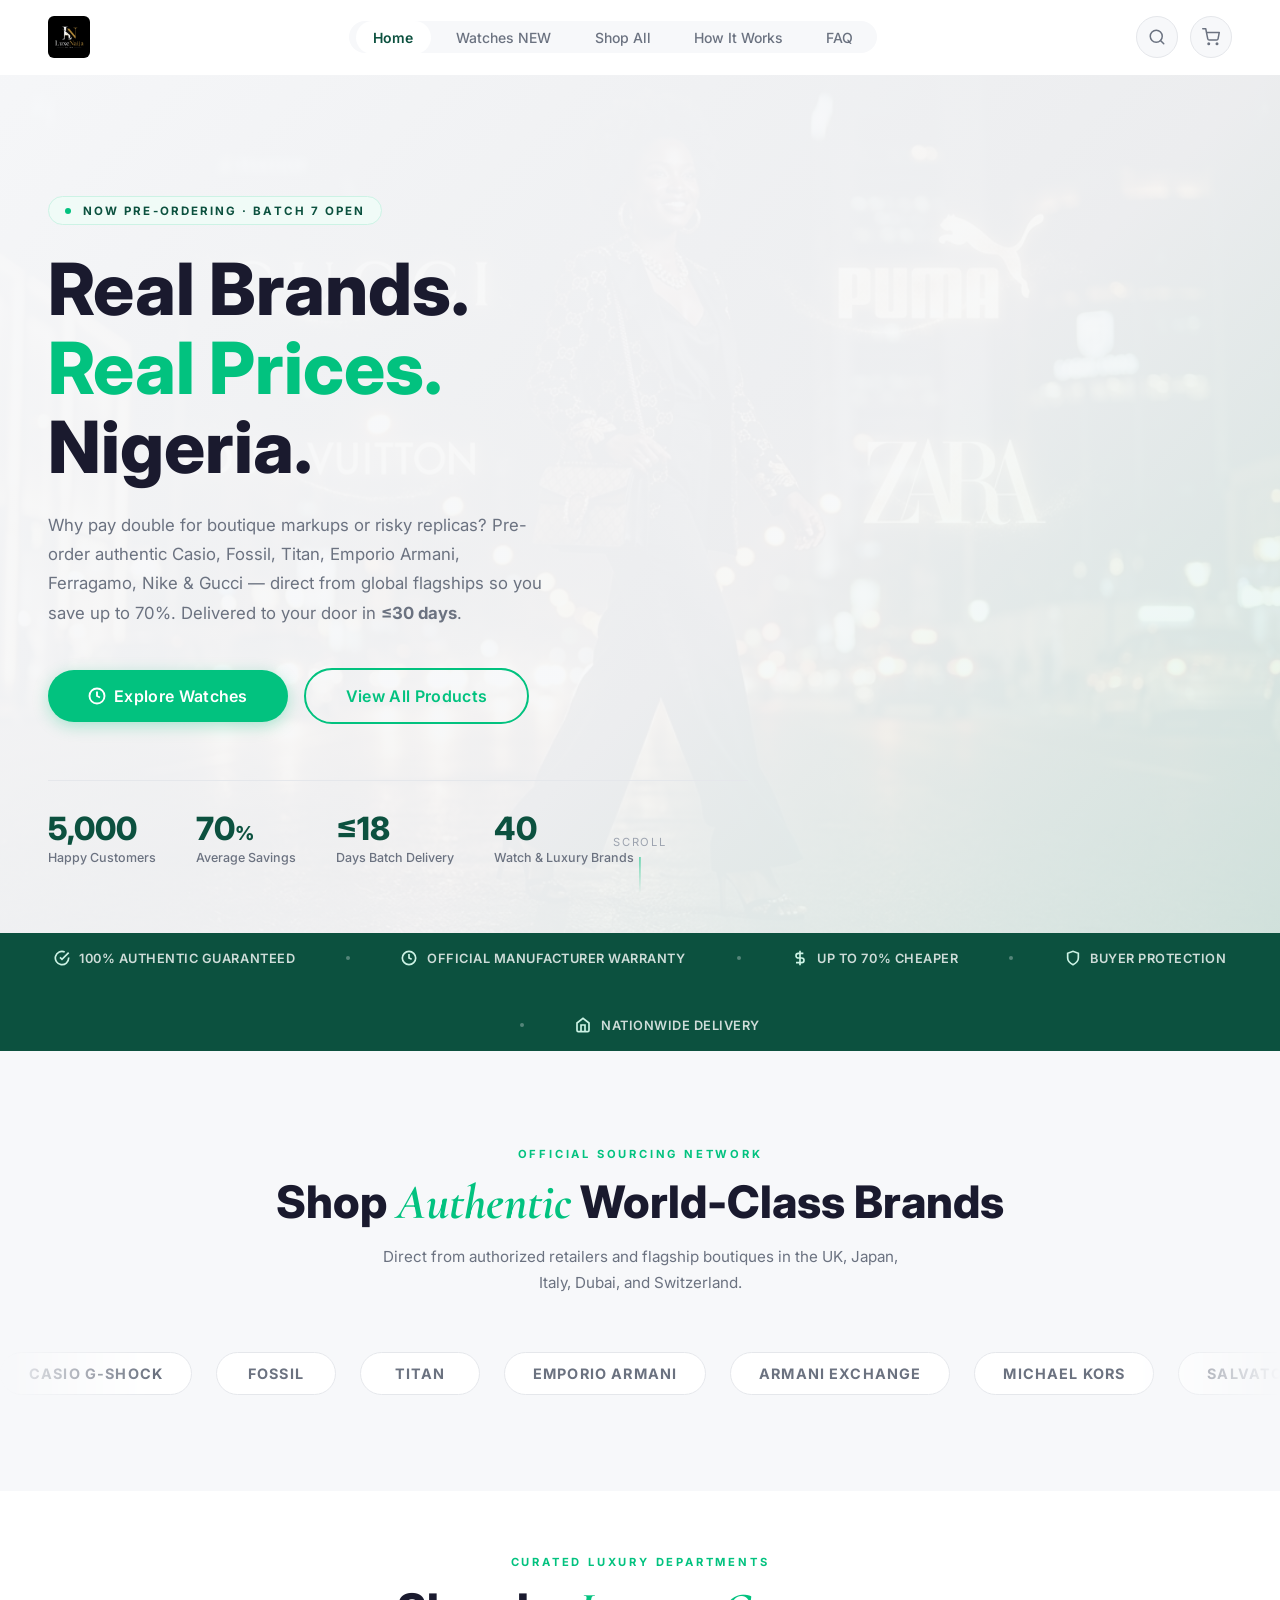
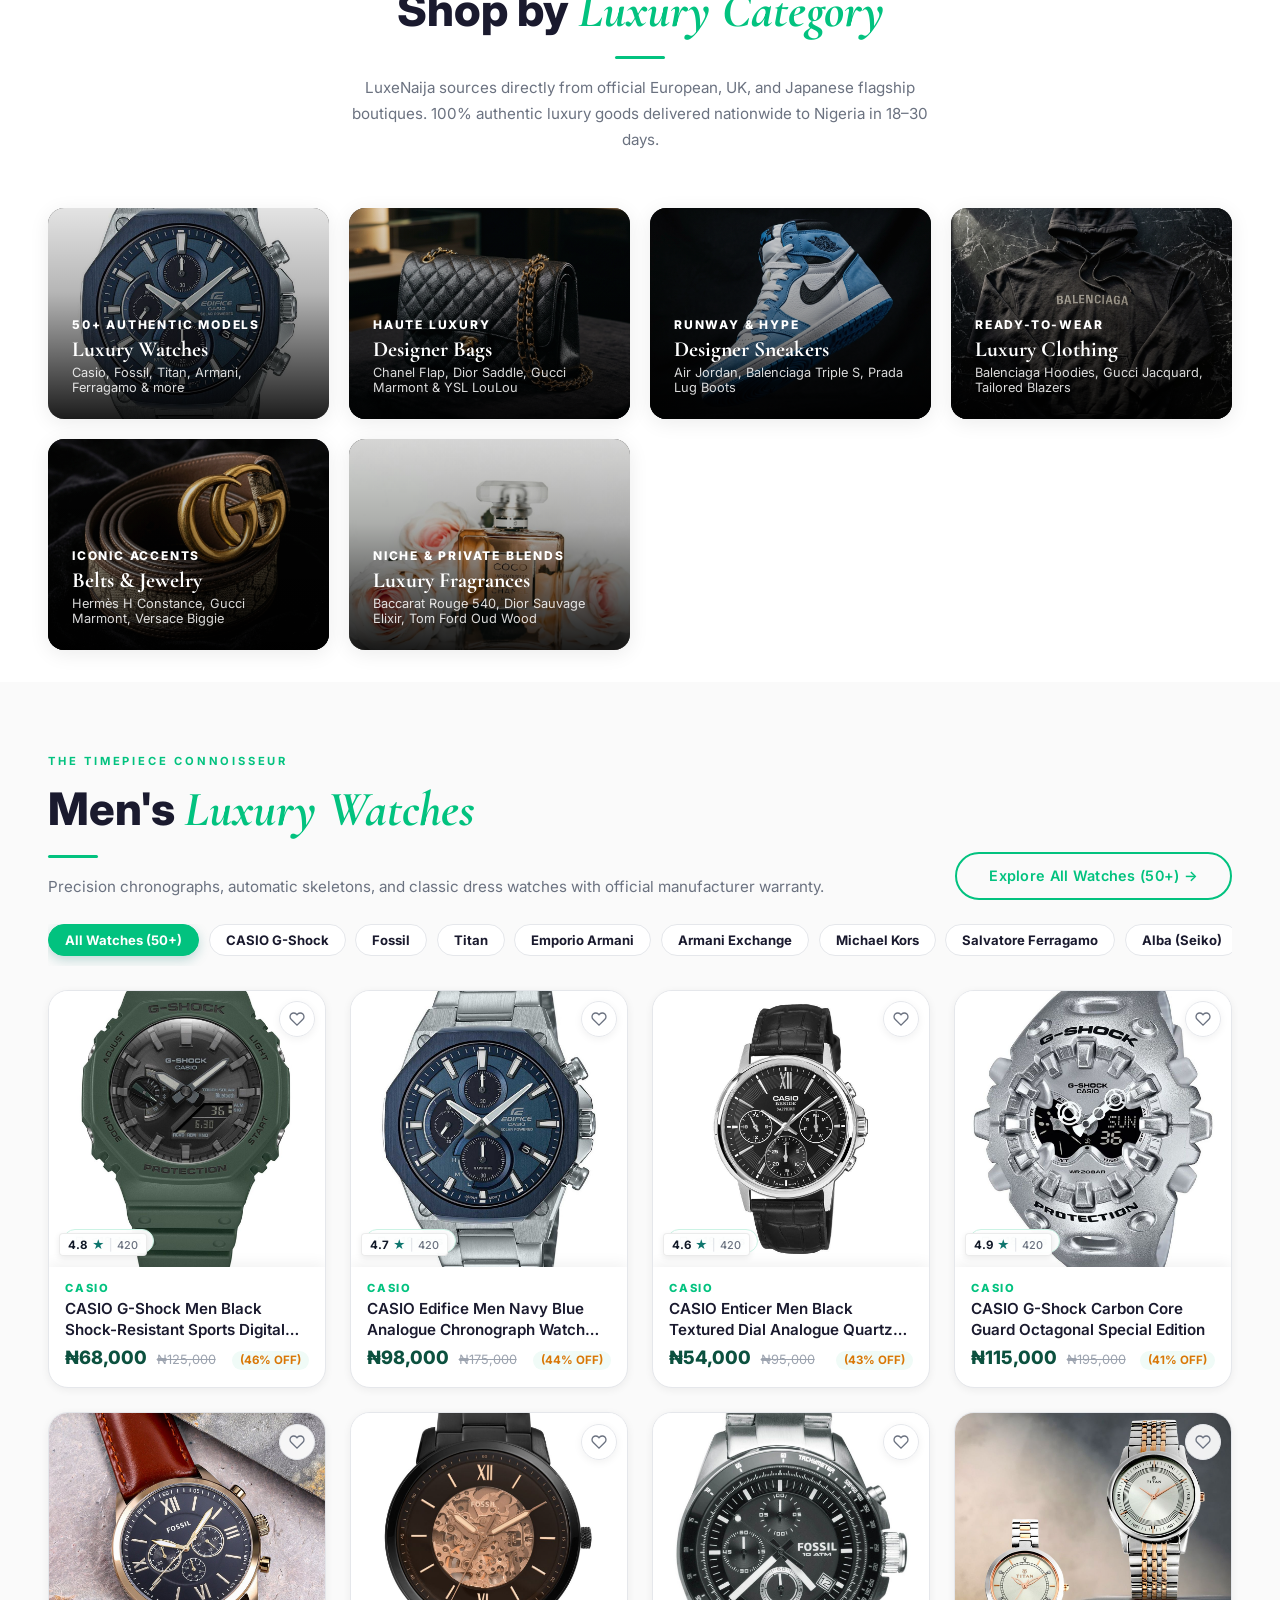
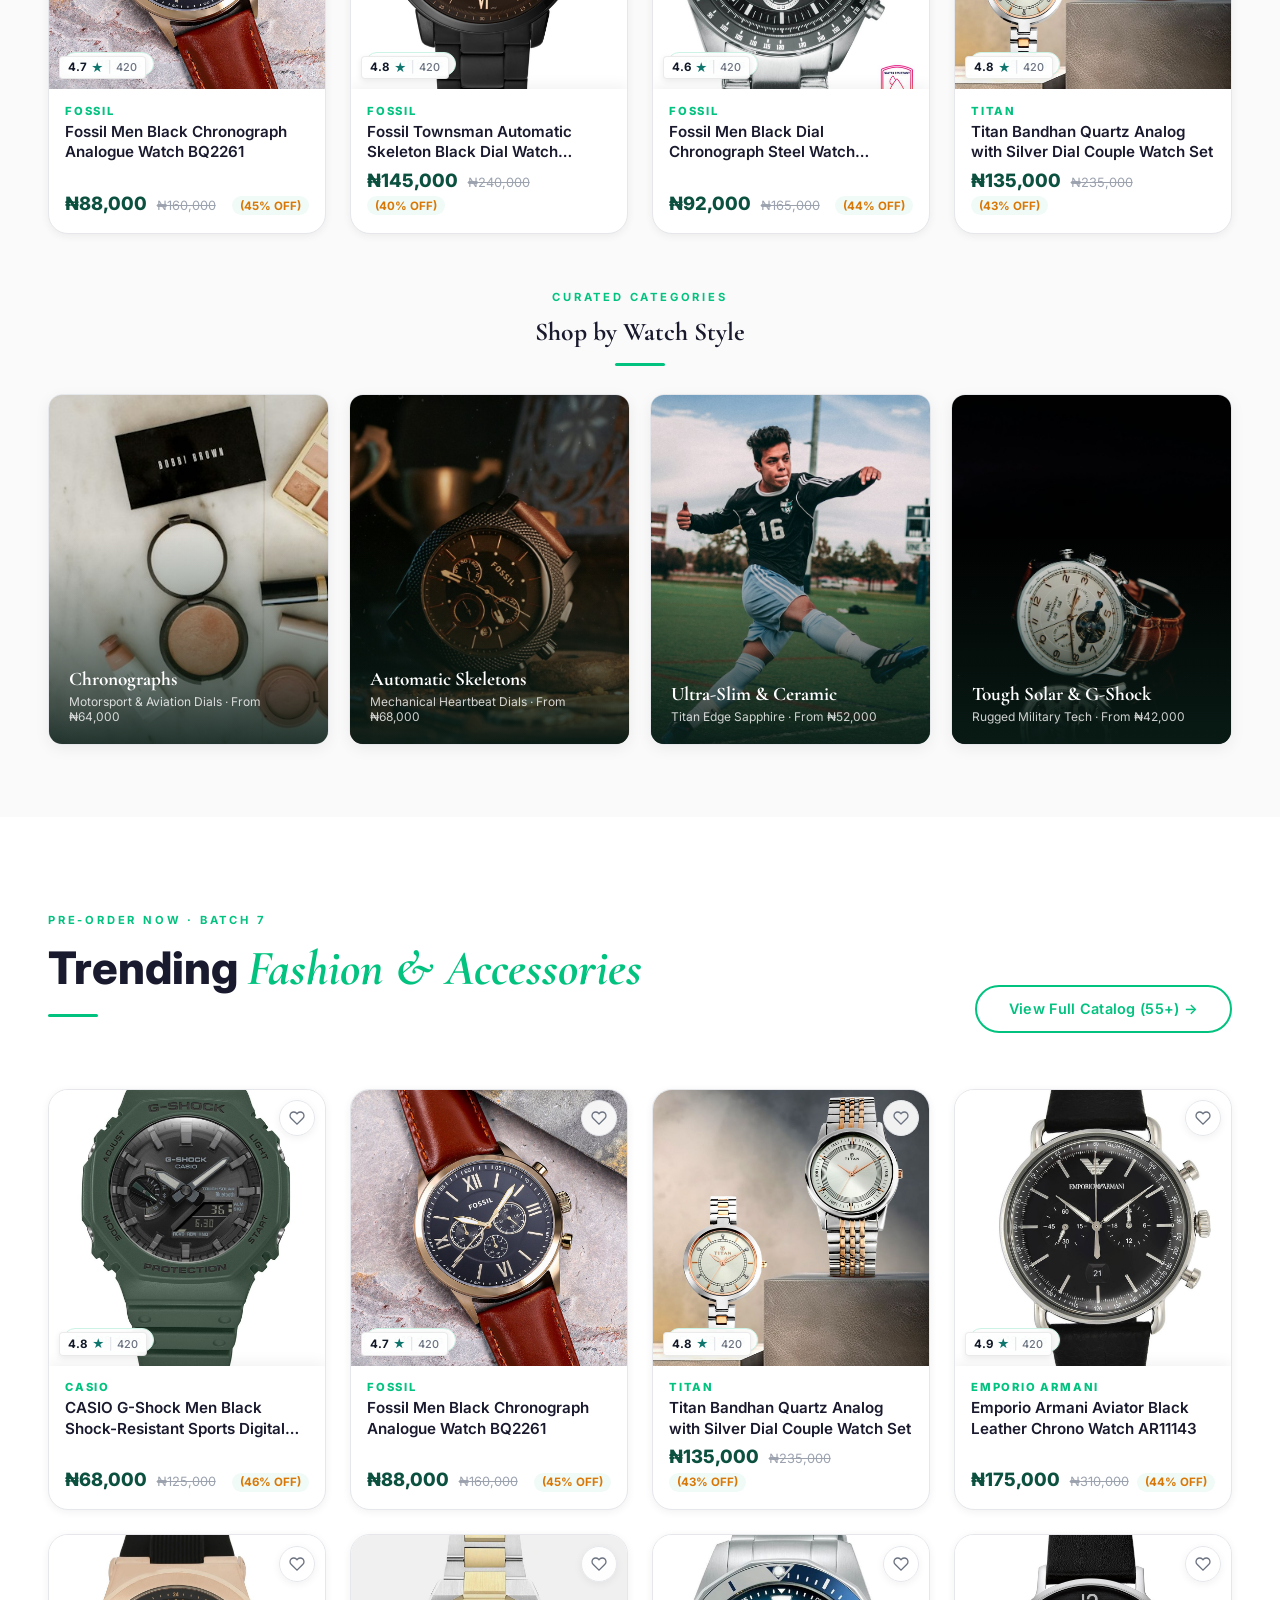
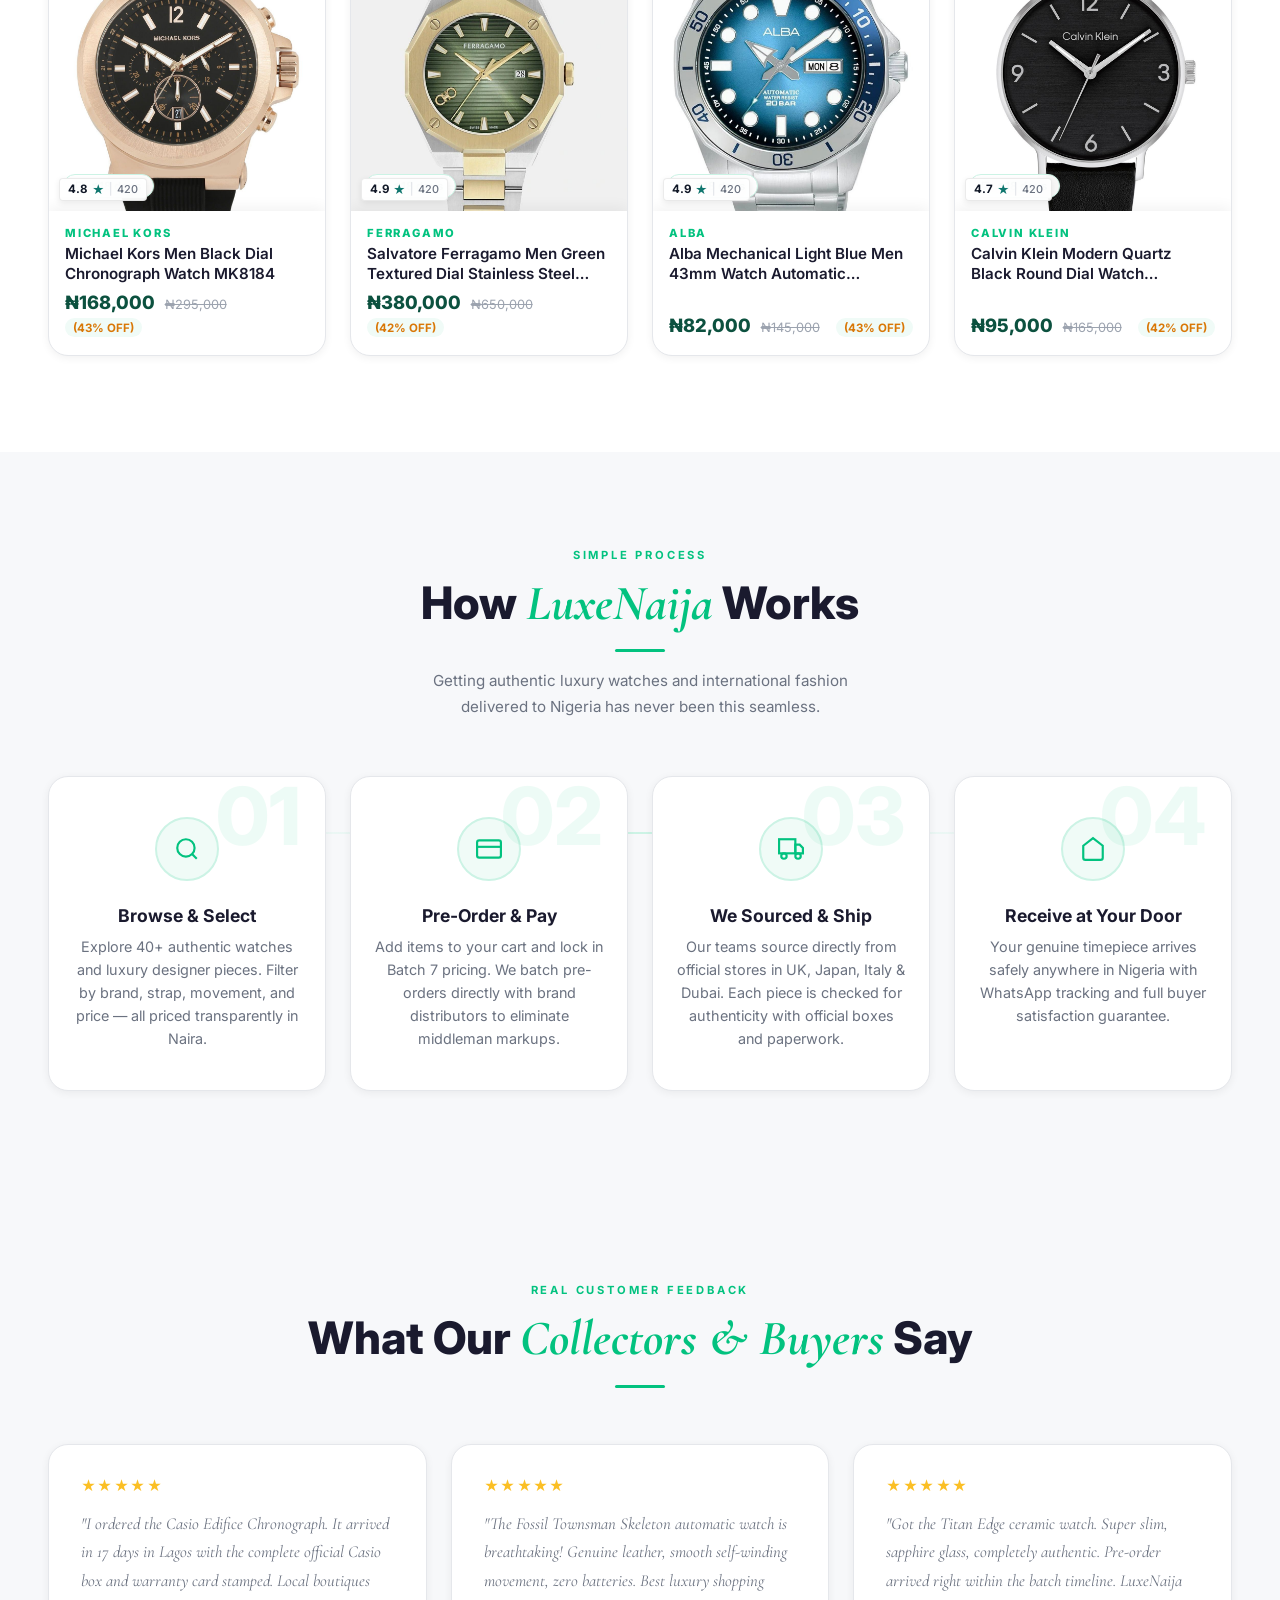
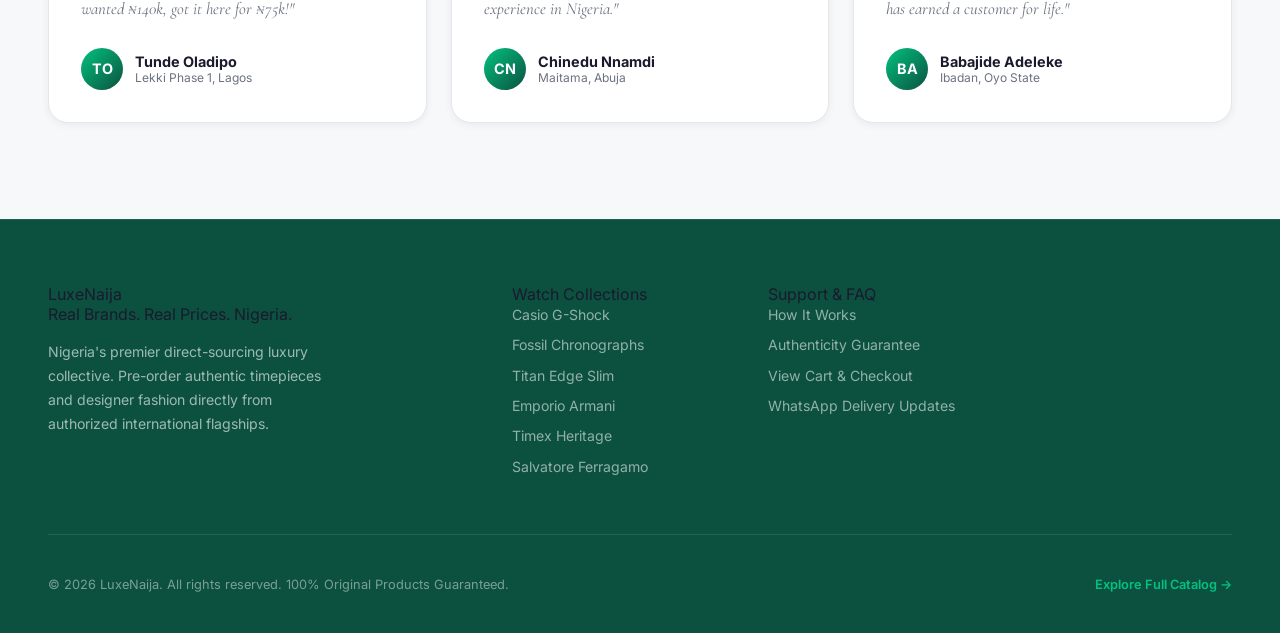
==== commit 991baebc: "feat: complete multi-functional luxury store with 50+ authentic Myntra watches - Download authentic " ====
--- a/index.html
+++ b/index.html
@@ -62,13 +62,17 @@
 
 <!-- Mobile Menu -->
 <div class="mobile-menu" id="mobile-menu" role="dialog" aria-modal="true">
-  <button class="mobile-menu-close" id="mobile-menu-close" aria-label="Close menu">✕</button>
-  <a href="index.html">Home</a>
-  <a href="products.html?cat=watches">⌚ Men's Watches</a>
-  <a href="products.html">Shop All Products</a>
-  <a href="about.html">How It Works</a>
-  <a href="about.html#faq">FAQ</a>
-  <a href="cart.html">🛒 Cart</a>
+  <button class="mobile-menu-close" id="mobile-menu-close" aria-label="Close menu">&#10005;</button>
+  <a href="index.html">🏠 Home</a>
+  <a href="products.html?cat=watches">⌚ Luxury Watches (50+)</a>
+  <a href="products.html?cat=bags">👜 Designer Bags & Purses</a>
+  <a href="products.html?cat=sneakers">👟 Exclusive Sneakers</a>
+  <a href="products.html?cat=clothing">👕 High Fashion & Clothing</a>
+  <a href="products.html?cat=accessories">💍 Jewelry & Designer Belts</a>
+  <a href="products.html?cat=perfumes">✨ Luxury Fragrances</a>
+  <a href="products.html">🛍️ Shop All Products</a>
+  <a href="about.html">ℹ️ How It Works</a>
+  <a href="cart.html">🛒 View Cart</a>
 </div>
 
 <!-- ═══════════════════════════════ HERO ═══════════════════════════════ -->
@@ -206,6 +210,84 @@
 </section>
 
 <!-- ═══════════════════════════════ THE WATCH GALLERY (NEW MYNTRA-INSPIRED SHOWCASE) ═══════════════════════════════ -->
+<!-- ========================================== -->
+<!-- MULTI-FUNCTIONAL CATEGORIES SHOWCASE -->
+<!-- ========================================== -->
+<section class="section" id="categories-hub" style="padding:4rem 0 2rem" aria-label="Shop by luxury category">
+  <div class="container">
+    <div class="section-header centered">
+      <div class="section-label">Curated Luxury Departments</div>
+      <h2 class="section-title">Shop by <em>Luxury Category</em></h2>
+      <div class="gold-divider" style="margin-inline:auto"></div>
+      <p class="text-muted" style="margin-top:0.6rem;max-width:580px;margin-inline:auto">
+        LuxeNaija sources directly from official European, UK, and Japanese flagship boutiques. 100% authentic luxury goods delivered nationwide to Nigeria in 18–30 days.
+      </p>
+    </div>
+
+    <div class="categories-hub-grid" style="display:grid;grid-template-columns:repeat(auto-fit, minmax(260px, 1fr));gap:1.25rem;margin-top:2rem">
+      <!-- 1. Watches -->
+      <a href="products.html?cat=watches" class="category-hub-card" style="position:relative;border-radius:16px;overflow:hidden;box-shadow:0 4px 20px rgba(0,0,0,0.08);display:block;text-decoration:none;background:#1a1a1a;color:#fff;aspect-ratio:4/3">
+        <img src="images/watches/casio_ex528.jpg" alt="Luxury Watches" style="width:100%;height:100%;object-fit:cover;opacity:0.88">
+        <div style="position:absolute;inset:0;background:linear-gradient(to top, rgba(0,0,0,0.88) 0%, rgba(0,0,0,0.2) 60%, transparent 100%);padding:1.5rem;display:flex;flex-direction:column;justify-content:flex-end">
+          <div style="font-size:0.75rem;font-weight:800;letter-spacing:0.15em;text-transform:uppercase;color:var(--gold)">50+ Authentic Models</div>
+          <h3 style="font-family:var(--font-display);font-size:1.35rem;font-weight:700;margin:0.25rem 0 0.2rem">Luxury Watches</h3>
+          <p style="font-size:0.8rem;color:rgba(255,255,255,0.85);margin:0">Casio, Fossil, Titan, Armani, Ferragamo & more</p>
+        </div>
+      </a>
+
+      <!-- 2. Bags & Purses -->
+      <a href="products.html?cat=bags" class="category-hub-card" style="position:relative;border-radius:16px;overflow:hidden;box-shadow:0 4px 20px rgba(0,0,0,0.08);display:block;text-decoration:none;background:#1a1a1a;color:#fff;aspect-ratio:4/3">
+        <img src="images/product_chanel_flap.jpg" alt="Designer Bags" style="width:100%;height:100%;object-fit:cover;opacity:0.88">
+        <div style="position:absolute;inset:0;background:linear-gradient(to top, rgba(0,0,0,0.88) 0%, rgba(0,0,0,0.2) 60%, transparent 100%);padding:1.5rem;display:flex;flex-direction:column;justify-content:flex-end">
+          <div style="font-size:0.75rem;font-weight:800;letter-spacing:0.15em;text-transform:uppercase;color:var(--gold)">Haute Luxury</div>
+          <h3 style="font-family:var(--font-display);font-size:1.35rem;font-weight:700;margin:0.25rem 0 0.2rem">Designer Bags</h3>
+          <p style="font-size:0.8rem;color:rgba(255,255,255,0.85);margin:0">Chanel Flap, Dior Saddle, Gucci Marmont & YSL LouLou</p>
+        </div>
+      </a>
+
+      <!-- 3. Sneakers & Footwear -->
+      <a href="products.html?cat=sneakers" class="category-hub-card" style="position:relative;border-radius:16px;overflow:hidden;box-shadow:0 4px 20px rgba(0,0,0,0.08);display:block;text-decoration:none;background:#1a1a1a;color:#fff;aspect-ratio:4/3">
+        <img src="images/product_nike_jordan.jpg" alt="Exclusive Sneakers" style="width:100%;height:100%;object-fit:cover;opacity:0.88">
+        <div style="position:absolute;inset:0;background:linear-gradient(to top, rgba(0,0,0,0.88) 0%, rgba(0,0,0,0.2) 60%, transparent 100%);padding:1.5rem;display:flex;flex-direction:column;justify-content:flex-end">
+          <div style="font-size:0.75rem;font-weight:800;letter-spacing:0.15em;text-transform:uppercase;color:var(--gold)">Runway & Hype</div>
+          <h3 style="font-family:var(--font-display);font-size:1.35rem;font-weight:700;margin:0.25rem 0 0.2rem">Designer Sneakers</h3>
+          <p style="font-size:0.8rem;color:rgba(255,255,255,0.85);margin:0">Air Jordan, Balenciaga Triple S, Prada Lug Boots</p>
+        </div>
+      </a>
+
+      <!-- 4. Clothing & Outerwear -->
+      <a href="products.html?cat=clothing" class="category-hub-card" style="position:relative;border-radius:16px;overflow:hidden;box-shadow:0 4px 20px rgba(0,0,0,0.08);display:block;text-decoration:none;background:#1a1a1a;color:#fff;aspect-ratio:4/3">
+        <img src="images/product_balenciaga_hoodie.jpg" alt="Luxury Clothing" style="width:100%;height:100%;object-fit:cover;opacity:0.88">
+        <div style="position:absolute;inset:0;background:linear-gradient(to top, rgba(0,0,0,0.88) 0%, rgba(0,0,0,0.2) 60%, transparent 100%);padding:1.5rem;display:flex;flex-direction:column;justify-content:flex-end">
+          <div style="font-size:0.75rem;font-weight:800;letter-spacing:0.15em;text-transform:uppercase;color:var(--gold)">Ready-To-Wear</div>
+          <h3 style="font-family:var(--font-display);font-size:1.35rem;font-weight:700;margin:0.25rem 0 0.2rem">Luxury Clothing</h3>
+          <p style="font-size:0.8rem;color:rgba(255,255,255,0.85);margin:0">Balenciaga Hoodies, Gucci Jacquard, Tailored Blazers</p>
+        </div>
+      </a>
+
+      <!-- 5. Fine Jewelry & Belts -->
+      <a href="products.html?cat=accessories" class="category-hub-card" style="position:relative;border-radius:16px;overflow:hidden;box-shadow:0 4px 20px rgba(0,0,0,0.08);display:block;text-decoration:none;background:#1a1a1a;color:#fff;aspect-ratio:4/3">
+        <img src="images/product_gucci_belt.jpg" alt="Designer Belts" style="width:100%;height:100%;object-fit:cover;opacity:0.88">
+        <div style="position:absolute;inset:0;background:linear-gradient(to top, rgba(0,0,0,0.88) 0%, rgba(0,0,0,0.2) 60%, transparent 100%);padding:1.5rem;display:flex;flex-direction:column;justify-content:flex-end">
+          <div style="font-size:0.75rem;font-weight:800;letter-spacing:0.15em;text-transform:uppercase;color:var(--gold)">Iconic Accents</div>
+          <h3 style="font-family:var(--font-display);font-size:1.35rem;font-weight:700;margin:0.25rem 0 0.2rem">Belts & Jewelry</h3>
+          <p style="font-size:0.8rem;color:rgba(255,255,255,0.85);margin:0">Hermès H Constance, Gucci Marmont, Versace Biggie</p>
+        </div>
+      </a>
+
+      <!-- 6. Fragrances & Perfumes -->
+      <a href="products.html?cat=perfumes" class="category-hub-card" style="position:relative;border-radius:16px;overflow:hidden;box-shadow:0 4px 20px rgba(0,0,0,0.08);display:block;text-decoration:none;background:#1a1a1a;color:#fff;aspect-ratio:4/3">
+        <img src="images/perfume_baccarat.jpg" alt="Niche Fragrances" style="width:100%;height:100%;object-fit:cover;opacity:0.88">
+        <div style="position:absolute;inset:0;background:linear-gradient(to top, rgba(0,0,0,0.88) 0%, rgba(0,0,0,0.2) 60%, transparent 100%);padding:1.5rem;display:flex;flex-direction:column;justify-content:flex-end">
+          <div style="font-size:0.75rem;font-weight:800;letter-spacing:0.15em;text-transform:uppercase;color:var(--gold)">Niche & Private Blends</div>
+          <h3 style="font-family:var(--font-display);font-size:1.35rem;font-weight:700;margin:0.25rem 0 0.2rem">Luxury Fragrances</h3>
+          <p style="font-size:0.8rem;color:rgba(255,255,255,0.85);margin:0">Baccarat Rouge 540, Dior Sauvage Elixir, Tom Ford Oud Wood</p>
+        </div>
+      </a>
+    </div>
+  </div>
+</section>
+
 <section class="section" id="watch-showcase" style="background:#fafafa;padding:4.5rem 0" aria-label="Men's watches collection">
   <div class="container">
     <div class="section-header" style="display:flex;align-items:flex-end;justify-content:space-between;flex-wrap:wrap;gap:1rem;margin-bottom:1.5rem">
@@ -217,19 +299,26 @@
           Precision chronographs, automatic skeletons, and classic dress watches with official manufacturer warranty.
         </p>
       </div>
-      <a href="products.html?cat=watches" class="btn btn-outline" id="view-all-watches">Explore All Watches (40+) →</a>
+      <a href="products.html?cat=watches" class="btn btn-outline" id="view-all-watches">Explore All Watches (50+) →</a>
     </div>
 
     <!-- Quick Brand Pills for Watches -->
     <div class="brand-pills-bar" id="home-watch-pills" style="margin-bottom:1.5rem">
-      <div class="brand-pill active" onclick="filterHomeWatches('ALL', this)">All Watches</div>
-      <div class="brand-pill" onclick="filterHomeWatches('CASIO', this)">Casio G-Shock</div>
+      <div class="brand-pill active" onclick="filterHomeWatches('ALL', this)">All Watches (50+)</div>
+      <div class="brand-pill" onclick="filterHomeWatches('CASIO', this)">CASIO G-Shock</div>
       <div class="brand-pill" onclick="filterHomeWatches('Fossil', this)">Fossil</div>
       <div class="brand-pill" onclick="filterHomeWatches('Titan', this)">Titan</div>
       <div class="brand-pill" onclick="filterHomeWatches('Emporio Armani', this)">Emporio Armani</div>
+      <div class="brand-pill" onclick="filterHomeWatches('Armani Exchange', this)">Armani Exchange</div>
       <div class="brand-pill" onclick="filterHomeWatches('Michael Kors', this)">Michael Kors</div>
-      <div class="brand-pill" onclick="filterHomeWatches('Ferragamo', this)">Ferragamo</div>
+      <div class="brand-pill" onclick="filterHomeWatches('Ferragamo', this)">Salvatore Ferragamo</div>
+      <div class="brand-pill" onclick="filterHomeWatches('Alba', this)">Alba (Seiko)</div>
+      <div class="brand-pill" onclick="filterHomeWatches('Calvin Klein', this)">Calvin Klein</div>
+      <div class="brand-pill" onclick="filterHomeWatches('Carlton London', this)">Carlton London</div>
+      <div class="brand-pill" onclick="filterHomeWatches('Skechers', this)">Skechers</div>
       <div class="brand-pill" onclick="filterHomeWatches('Timex', this)">Timex</div>
+      <div class="brand-pill" onclick="filterHomeWatches('Daniel Hechter', this)">Daniel Hechter</div>
+      <div class="brand-pill" onclick="filterHomeWatches('Daniel Klein', this)">Daniel Klein</div>
     </div>
 
     <div class="products-grid" id="home-watches-grid">
--- a/css/style.css
+++ b/css/style.css
@@ -1,1597 +1,2251 @@
-/* =============================================
-   LuxeNaija — Fresh White & Green Design System
-   Inspired by Chowdeck's clean Nigerian aesthetic
-   ============================================= */
+﻿/* =============================================
+   LuxeNaija — Fresh White & Green Design System
+   Inspired by Chowdeck's clean Nigerian aesthetic
+   ============================================= */
+
+@import url('https://fonts.googleapis.com/css2?family=Cormorant+Garamond:ital,wght@0,500;0,600;0,700;1,500&family=Inter:wght@300;400;500;600;700;800&display=swap');
+
+/* ── CSS Variables ── */
+:root {
+  --green: #02C27F;
+  --green-dark: #0C513F;
+  --green-light: #CCF3E5;
+  --green-xlight: #F0FBF7;
+  --green-mid: #09A56A;
+  --green-glow: rgba(2, 194, 127, 0.2);
+  --white: #FFFFFF;
+  --off-white: #F7F8FA;
+  --surface-1: #F7F8FA;
+  --surface-2: #FFFFFF;
+  --surface-3: #EFF1F5;
+  --black: #111827;
+  --text: #1A1A2E;
+  --text-muted: #6B7280;
+  --text-light: #9CA3AF;
+  --border: #E5E7EB;
+  --border-hover: #02C27F;
+  --radius-sm: 8px;
+  --radius-md: 14px;
+  --radius-lg: 20px;
+  --radius-xl: 32px;
+  --shadow-sm: 0 2px 8px rgba(0,0,0,0.06);
+  --shadow-card: 0 4px 24px rgba(0,0,0,0.08);
+  --shadow-hover: 0 12px 40px rgba(2,194,127,0.15);
+  --shadow-dark: 0 8px 32px rgba(0,0,0,0.18);
+  --transition: all 0.3s cubic-bezier(0.4,0,0.2,1);
+  --font-display: 'Cormorant Garamond', serif;
+  --font-body: 'Inter', sans-serif;
+}
+
+/* ── Reset ── */
+*, *::before, *::after { box-sizing: border-box; margin: 0; padding: 0; }
+html { scroll-behavior: smooth; font-size: 16px; }
+body {
+  font-family: var(--font-body);
+  background: var(--white);
+  color: var(--text);
+  overflow-x: hidden;
+  -webkit-font-smoothing: antialiased;
+}
+a { color: inherit; text-decoration: none; }
+img { display: block; width: 100%; object-fit: cover; }
+ul { list-style: none; }
+button { cursor: pointer; border: none; background: none; font-family: inherit; }
+input, select, textarea { font-family: inherit; }
+
+/* ── Scrollbar ── */
+::-webkit-scrollbar { width: 5px; }
+::-webkit-scrollbar-track { background: var(--off-white); }
+::-webkit-scrollbar-thumb { background: var(--green-light); border-radius: 99px; }
+
+/* ── Utilities ── */
+.container { width: 100%; max-width: 1280px; margin-inline: auto; padding-inline: clamp(1rem, 4vw, 3rem); }
+.section-label {
+  font-family: var(--font-body);
+  font-size: 0.7rem;
+  font-weight: 700;
+  letter-spacing: 0.25em;
+  text-transform: uppercase;
+  color: var(--green);
+  margin-bottom: 0.75rem;
+}
+.section-title {
+  font-family: var(--font-body);
+  font-size: clamp(1.8rem, 4vw, 2.8rem);
+  font-weight: 800;
+  line-height: 1.2;
+  color: var(--text);
+}
+.section-title em { font-style: italic; color: var(--green); font-family: var(--font-display); font-size: 1.1em; }
+.text-muted { color: var(--text-muted); font-size: 0.95rem; line-height: 1.7; }
+.green-divider {
+  width: 50px; height: 3px;
+  background: var(--green);
+  border-radius: 99px;
+  margin: 1rem 0;
+}
+/* Legacy gold-divider now renders green */
+.gold-divider {
+  width: 50px; height: 3px;
+  background: var(--green);
+  border-radius: 99px;
+  margin: 1rem 0;
+}
+.tag {
+  display: inline-flex; align-items: center; gap: 0.3rem;
+  padding: 0.3rem 0.85rem;
+  background: var(--green-xlight);
+  border: 1px solid var(--green-light);
+  border-radius: 99px;
+  font-size: 0.7rem;
+  font-weight: 700;
+  letter-spacing: 0.06em;
+  color: var(--green-dark);
+  text-transform: uppercase;
+}
+.badge-new {
+  background: var(--green);
+  color: #fff;
+  font-size: 0.6rem;
+  font-weight: 700;
+  padding: 0.2rem 0.6rem;
+  border-radius: 99px;
+  letter-spacing: 0.08em;
+  text-transform: uppercase;
+}
+.badge-hot {
+  background: #ef4444;
+  color: #fff;
+  font-size: 0.6rem;
+  font-weight: 700;
+  padding: 0.2rem 0.6rem;
+  border-radius: 99px;
+  letter-spacing: 0.08em;
+  text-transform: uppercase;
+}
+
+/* ── Buttons ── */
+.btn {
+  display: inline-flex; align-items: center; justify-content: center; gap: 0.5rem;
+  padding: 0.85rem 2rem;
+  border-radius: 99px;
+  font-weight: 600;
+  font-size: 0.9rem;
+  letter-spacing: 0.02em;
+  transition: var(--transition);
+  white-space: nowrap;
+}
+.btn-primary {
+  background: var(--green);
+  color: #fff;
+  box-shadow: 0 4px 16px rgba(2,194,127,0.3);
+}
+.btn-primary:hover {
+  background: var(--green-mid);
+  transform: translateY(-2px);
+  box-shadow: 0 8px 28px rgba(2,194,127,0.4);
+}
+.btn-outline {
+  border: 2px solid var(--green);
+  color: var(--green);
+  background: transparent;
+}
+.btn-outline:hover {
+  background: var(--green-xlight);
+  transform: translateY(-1px);
+}
+.btn-dark {
+  background: var(--green-dark);
+  color: #fff;
+}
+.btn-dark:hover {
+  background: #09422F;
+  transform: translateY(-2px);
+}
+.btn-ghost {
+  color: var(--green);
+  padding: 0.6rem 0;
+  font-weight: 600;
+}
+.btn-ghost:hover { text-decoration: underline; }
+.btn-sm { padding: 0.55rem 1.2rem; font-size: 0.82rem; }
+.btn-lg { padding: 1rem 2.5rem; font-size: 1rem; }
+.btn-full { width: 100%; }
+
+/* ── Clean Card ── */
+.glass-card {
+  background: var(--white);
+  border: 1px solid var(--border);
+  border-radius: var(--radius-lg);
+  box-shadow: var(--shadow-sm);
+  transition: var(--transition);
+}
+.glass-card:hover {
+  border-color: var(--green-light);
+  box-shadow: var(--shadow-hover);
+}
+
+/* ── Navbar ── */
+.navbar {
+  position: fixed; top: 0; left: 0; right: 0; z-index: 1000;
+  padding: 1rem 0;
+  transition: var(--transition);
+  background: var(--white);
+  border-bottom: 1px solid transparent;
+}
+.navbar.scrolled {
+  background: rgba(255,255,255,0.97);
+  backdrop-filter: blur(24px);
+  padding: 0.75rem 0;
+  border-bottom-color: var(--border);
+  box-shadow: var(--shadow-sm);
+}
+.navbar .container {
+  display: flex; align-items: center; justify-content: space-between;
+}
+.nav-logo {
+  display: flex; align-items: center; gap: 0.6rem;
+  text-decoration: none;
+}
+.nav-logo-img {
+  height: 42px;
+  width: auto;
+  object-fit: contain;
+  border-radius: 6px;
+  transition: transform 0.3s ease;
+}
+.nav-logo:hover .nav-logo-img { transform: scale(1.05); }
+.footer-logo-img {
+  height: 70px;
+  width: auto;
+  object-fit: contain;
+  margin-bottom: 1rem;
+  border-radius: 6px;
+}
+
+/* ── Live Search Modal ── */
+.search-modal {
+  position: fixed; inset: 0; z-index: 9999;
+  background: rgba(17,24,39,0.6);
+  backdrop-filter: blur(12px);
+  display: none; align-items: flex-start; justify-content: center;
+  padding: 5rem 1.5rem;
+  opacity: 0; transition: opacity 0.3s ease;
+}
+.search-modal.open { display: flex; opacity: 1; }
+.search-box-container {
+  width: 100%; max-width: 680px;
+  background: var(--white);
+  border: 1px solid var(--border);
+  border-radius: var(--radius-lg);
+  padding: 1.5rem;
+  box-shadow: var(--shadow-dark);
+}
+.search-input-wrap {
+  position: relative; display: flex; align-items: center;
+}
+.search-input-wrap svg {
+  position: absolute; left: 1.25rem; color: var(--green);
+  pointer-events: none;
+}
+.search-input {
+  width: 100%; padding: 1rem 3rem 1rem 3.2rem;
+  background: var(--off-white);
+  border: 1.5px solid var(--border);
+  border-radius: var(--radius-md);
+  color: var(--text); font-size: 1.05rem; outline: none;
+  transition: var(--transition);
+}
+.search-input:focus { border-color: var(--green); background: var(--white); }
+.search-close-btn {
+  position: absolute; right: 1rem; color: var(--text-muted);
+  font-size: 1.2rem; padding: 0.5rem; border-radius: 50%;
+  transition: color 0.2s;
+}
+.search-close-btn:hover { color: var(--text); }
+.search-results-grid {
+  margin-top: 1.25rem; max-height: 380px; overflow-y: auto;
+  display: flex; flex-direction: column; gap: 0.5rem;
+}
+.search-result-item {
+  display: flex; align-items: center; gap: 1rem;
+  padding: 0.75rem 1rem; background: var(--off-white);
+  border-radius: var(--radius-sm); border: 1px solid transparent;
+  transition: var(--transition); cursor: pointer;
+}
+.search-result-item:hover {
+  border-color: var(--green-light); background: var(--green-xlight);
+}
+.search-result-img {
+  width: 50px; height: 50px; border-radius: var(--radius-sm);
+  overflow: hidden; flex-shrink: 0;
+}
+.search-result-img img { width: 100%; height: 100%; object-fit: cover; }
+
+/* ── Nav Links ── */
+.nav-links {
+  display: flex; align-items: center; gap: 0.5rem;
+  background: var(--off-white);
+  border-radius: 99px;
+  padding: 0.4rem;
+}
+.nav-links a {
+  font-size: 0.875rem;
+  font-weight: 500;
+  color: var(--text-muted);
+  padding: 0.5rem 1.1rem;
+  border-radius: 99px;
+  transition: var(--transition);
+}
+.nav-links a:hover { color: var(--text); background: var(--white); }
+.nav-links a.active { color: var(--green-dark); background: var(--white); font-weight: 600; }
+.nav-actions {
+  display: flex; align-items: center; gap: 0.75rem;
+}
+.nav-icon-btn {
+  position: relative;
+  width: 42px; height: 42px;
+  display: flex; align-items: center; justify-content: center;
+  border-radius: 50%;
+  background: var(--off-white);
+  border: 1.5px solid var(--border);
+  color: var(--text-muted);
+  transition: var(--transition);
+}
+.nav-icon-btn:hover { border-color: var(--green); color: var(--green); background: var(--green-xlight); }
+.nav-icon-btn .cart-count {
+  position: absolute; top: -4px; right: -4px;
+  width: 18px; height: 18px;
+  background: var(--green);
+  color: #fff;
+  border-radius: 50%;
+  font-size: 0.65rem;
+  font-weight: 700;
+  display: flex; align-items: center; justify-content: center;
+}
+.hamburger {
+  display: none; flex-direction: column; gap: 5px;
+  width: 40px; height: 40px;
+  align-items: center; justify-content: center;
+  border-radius: 50%;
+  background: var(--off-white);
+}
+.hamburger span {
+  display: block; width: 20px; height: 2px;
+  background: var(--text); border-radius: 99px;
+  transition: var(--transition);
+}
 
-@import url('https://fonts.googleapis.com/css2?family=Cormorant+Garamond:ital,wght@0,500;0,600;0,700;1,500&family=Inter:wght@300;400;500;600;700;800&display=swap');
-
-/* ── CSS Variables ── */
-:root {
-  --green: #02C27F;
-  --green-dark: #0C513F;
-  --green-light: #CCF3E5;
-  --green-xlight: #F0FBF7;
-  --green-mid: #09A56A;
-  --green-glow: rgba(2, 194, 127, 0.2);
-  --white: #FFFFFF;
-  --off-white: #F7F8FA;
-  --surface-1: #F7F8FA;
-  --surface-2: #FFFFFF;
-  --surface-3: #EFF1F5;
-  --black: #111827;
-  --text: #1A1A2E;
-  --text-muted: #6B7280;
-  --text-light: #9CA3AF;
-  --border: #E5E7EB;
-  --border-hover: #02C27F;
-  --radius-sm: 8px;
-  --radius-md: 14px;
-  --radius-lg: 20px;
-  --radius-xl: 32px;
-  --shadow-sm: 0 2px 8px rgba(0,0,0,0.06);
-  --shadow-card: 0 4px 24px rgba(0,0,0,0.08);
-  --shadow-hover: 0 12px 40px rgba(2,194,127,0.15);
-  --shadow-dark: 0 8px 32px rgba(0,0,0,0.18);
-  --transition: all 0.3s cubic-bezier(0.4,0,0.2,1);
-  --font-display: 'Cormorant Garamond', serif;
-  --font-body: 'Inter', sans-serif;
+/* Hamburger active (X) state */
+.hamburger.active span:nth-child(1) {
+  transform: translateY(9px) rotate(45deg);
 }
-
-/* ── Reset ── */
-*, *::before, *::after { box-sizing: border-box; margin: 0; padding: 0; }
-html { scroll-behavior: smooth; font-size: 16px; }
-body {
-  font-family: var(--font-body);
-  background: var(--white);
-  color: var(--text);
-  overflow-x: hidden;
-  -webkit-font-smoothing: antialiased;
+.hamburger.active span:nth-child(2) {
+  opacity: 0;
+  transform: scaleX(0);
 }
-a { color: inherit; text-decoration: none; }
-img { display: block; width: 100%; object-fit: cover; }
-ul { list-style: none; }
-button { cursor: pointer; border: none; background: none; font-family: inherit; }
-input, select, textarea { font-family: inherit; }
-
-/* ── Scrollbar ── */
-::-webkit-scrollbar { width: 5px; }
-::-webkit-scrollbar-track { background: var(--off-white); }
-::-webkit-scrollbar-thumb { background: var(--green-light); border-radius: 99px; }
-
-/* ── Utilities ── */
-.container { width: 100%; max-width: 1280px; margin-inline: auto; padding-inline: clamp(1rem, 4vw, 3rem); }
-.section-label {
-  font-family: var(--font-body);
-  font-size: 0.7rem;
-  font-weight: 700;
-  letter-spacing: 0.25em;
-  text-transform: uppercase;
-  color: var(--green);
-  margin-bottom: 0.75rem;
-}
-.section-title {
-  font-family: var(--font-body);
-  font-size: clamp(1.8rem, 4vw, 2.8rem);
-  font-weight: 800;
-  line-height: 1.2;
-  color: var(--text);
-}
-.section-title em { font-style: italic; color: var(--green); font-family: var(--font-display); font-size: 1.1em; }
-.text-muted { color: var(--text-muted); font-size: 0.95rem; line-height: 1.7; }
-.green-divider {
-  width: 50px; height: 3px;
-  background: var(--green);
-  border-radius: 99px;
-  margin: 1rem 0;
-}
-/* Legacy gold-divider now renders green */
-.gold-divider {
-  width: 50px; height: 3px;
-  background: var(--green);
-  border-radius: 99px;
-  margin: 1rem 0;
-}
-.tag {
-  display: inline-flex; align-items: center; gap: 0.3rem;
-  padding: 0.3rem 0.85rem;
-  background: var(--green-xlight);
-  border: 1px solid var(--green-light);
-  border-radius: 99px;
-  font-size: 0.7rem;
-  font-weight: 700;
-  letter-spacing: 0.06em;
-  color: var(--green-dark);
-  text-transform: uppercase;
-}
-.badge-new {
-  background: var(--green);
-  color: #fff;
-  font-size: 0.6rem;
-  font-weight: 700;
-  padding: 0.2rem 0.6rem;
-  border-radius: 99px;
-  letter-spacing: 0.08em;
-  text-transform: uppercase;
-}
-.badge-hot {
-  background: #ef4444;
-  color: #fff;
-  font-size: 0.6rem;
-  font-weight: 700;
-  padding: 0.2rem 0.6rem;
-  border-radius: 99px;
-  letter-spacing: 0.08em;
-  text-transform: uppercase;
-}
-
-/* ── Buttons ── */
-.btn {
-  display: inline-flex; align-items: center; justify-content: center; gap: 0.5rem;
-  padding: 0.85rem 2rem;
-  border-radius: 99px;
-  font-weight: 600;
-  font-size: 0.9rem;
-  letter-spacing: 0.02em;
-  transition: var(--transition);
-  white-space: nowrap;
-}
-.btn-primary {
-  background: var(--green);
-  color: #fff;
-  box-shadow: 0 4px 16px rgba(2,194,127,0.3);
-}
-.btn-primary:hover {
-  background: var(--green-mid);
-  transform: translateY(-2px);
-  box-shadow: 0 8px 28px rgba(2,194,127,0.4);
-}
-.btn-outline {
-  border: 2px solid var(--green);
-  color: var(--green);
-  background: transparent;
-}
-.btn-outline:hover {
-  background: var(--green-xlight);
-  transform: translateY(-1px);
-}
-.btn-dark {
-  background: var(--green-dark);
-  color: #fff;
-}
-.btn-dark:hover {
-  background: #09422F;
-  transform: translateY(-2px);
-}
-.btn-ghost {
-  color: var(--green);
-  padding: 0.6rem 0;
-  font-weight: 600;
-}
-.btn-ghost:hover { text-decoration: underline; }
-.btn-sm { padding: 0.55rem 1.2rem; font-size: 0.82rem; }
-.btn-lg { padding: 1rem 2.5rem; font-size: 1rem; }
-.btn-full { width: 100%; }
-
-/* ── Clean Card ── */
-.glass-card {
-  background: var(--white);
-  border: 1px solid var(--border);
-  border-radius: var(--radius-lg);
-  box-shadow: var(--shadow-sm);
-  transition: var(--transition);
-}
-.glass-card:hover {
-  border-color: var(--green-light);
-  box-shadow: var(--shadow-hover);
-}
-
-/* ── Navbar ── */
-.navbar {
-  position: fixed; top: 0; left: 0; right: 0; z-index: 1000;
-  padding: 1rem 0;
-  transition: var(--transition);
-  background: var(--white);
-  border-bottom: 1px solid transparent;
-}
-.navbar.scrolled {
-  background: rgba(255,255,255,0.97);
-  backdrop-filter: blur(24px);
-  padding: 0.75rem 0;
-  border-bottom-color: var(--border);
-  box-shadow: var(--shadow-sm);
-}
-.navbar .container {
-  display: flex; align-items: center; justify-content: space-between;
-}
-.nav-logo {
-  display: flex; align-items: center; gap: 0.6rem;
-  text-decoration: none;
-}
-.nav-logo-img {
-  height: 42px;
-  width: auto;
-  object-fit: contain;
-  border-radius: 6px;
-  transition: transform 0.3s ease;
-}
-.nav-logo:hover .nav-logo-img { transform: scale(1.05); }
-.footer-logo-img {
-  height: 70px;
-  width: auto;
-  object-fit: contain;
-  margin-bottom: 1rem;
-  border-radius: 6px;
-}
-
-/* ── Live Search Modal ── */
-.search-modal {
-  position: fixed; inset: 0; z-index: 9999;
-  background: rgba(17,24,39,0.6);
-  backdrop-filter: blur(12px);
-  display: none; align-items: flex-start; justify-content: center;
-  padding: 5rem 1.5rem;
-  opacity: 0; transition: opacity 0.3s ease;
-}
-.search-modal.open { display: flex; opacity: 1; }
-.search-box-container {
-  width: 100%; max-width: 680px;
-  background: var(--white);
-  border: 1px solid var(--border);
-  border-radius: var(--radius-lg);
-  padding: 1.5rem;
-  box-shadow: var(--shadow-dark);
-}
-.search-input-wrap {
-  position: relative; display: flex; align-items: center;
-}
-.search-input-wrap svg {
-  position: absolute; left: 1.25rem; color: var(--green);
-  pointer-events: none;
-}
-.search-input {
-  width: 100%; padding: 1rem 3rem 1rem 3.2rem;
-  background: var(--off-white);
-  border: 1.5px solid var(--border);
-  border-radius: var(--radius-md);
-  color: var(--text); font-size: 1.05rem; outline: none;
-  transition: var(--transition);
-}
-.search-input:focus { border-color: var(--green); background: var(--white); }
-.search-close-btn {
-  position: absolute; right: 1rem; color: var(--text-muted);
-  font-size: 1.2rem; padding: 0.5rem; border-radius: 50%;
-  transition: color 0.2s;
-}
-.search-close-btn:hover { color: var(--text); }
-.search-results-grid {
-  margin-top: 1.25rem; max-height: 380px; overflow-y: auto;
-  display: flex; flex-direction: column; gap: 0.5rem;
-}
-.search-result-item {
-  display: flex; align-items: center; gap: 1rem;
-  padding: 0.75rem 1rem; background: var(--off-white);
-  border-radius: var(--radius-sm); border: 1px solid transparent;
-  transition: var(--transition); cursor: pointer;
-}
-.search-result-item:hover {
-  border-color: var(--green-light); background: var(--green-xlight);
-}
-.search-result-img {
-  width: 50px; height: 50px; border-radius: var(--radius-sm);
-  overflow: hidden; flex-shrink: 0;
-}
-.search-result-img img { width: 100%; height: 100%; object-fit: cover; }
-
-/* ── Nav Links ── */
-.nav-links {
-  display: flex; align-items: center; gap: 0.5rem;
-  background: var(--off-white);
-  border-radius: 99px;
-  padding: 0.4rem;
-}
-.nav-links a {
-  font-size: 0.875rem;
-  font-weight: 500;
-  color: var(--text-muted);
-  padding: 0.5rem 1.1rem;
-  border-radius: 99px;
-  transition: var(--transition);
-}
-.nav-links a:hover { color: var(--text); background: var(--white); }
-.nav-links a.active { color: var(--green-dark); background: var(--white); font-weight: 600; }
-.nav-actions {
-  display: flex; align-items: center; gap: 0.75rem;
-}
-.nav-icon-btn {
-  position: relative;
-  width: 42px; height: 42px;
-  display: flex; align-items: center; justify-content: center;
-  border-radius: 50%;
-  background: var(--off-white);
-  border: 1.5px solid var(--border);
-  color: var(--text-muted);
-  transition: var(--transition);
-}
-.nav-icon-btn:hover { border-color: var(--green); color: var(--green); background: var(--green-xlight); }
-.nav-icon-btn .cart-count {
-  position: absolute; top: -4px; right: -4px;
-  width: 18px; height: 18px;
-  background: var(--green);
-  color: #fff;
-  border-radius: 50%;
-  font-size: 0.65rem;
-  font-weight: 700;
-  display: flex; align-items: center; justify-content: center;
-}
-.hamburger {
-  display: none; flex-direction: column; gap: 5px;
-  width: 40px; height: 40px;
-  align-items: center; justify-content: center;
-  border-radius: 50%;
-  background: var(--off-white);
+.hamburger.active span:nth-child(3) {
+  transform: translateY(-9px) rotate(-45deg);
 }
 .hamburger span {
-  display: block; width: 20px; height: 2px;
-  background: var(--text); border-radius: 99px;
-  transition: var(--transition);
+  transition: transform 0.25s ease, opacity 0.2s ease;
 }
-
-/* ── Mobile Menu ── */
-.mobile-menu {
-  display: none;
-  position: fixed; top: 0; left: 0; right: 0; bottom: 0; z-index: 999;
-  background: var(--green-dark);
-  padding: 5.5rem 2rem 2rem;
-  flex-direction: column; gap: 0.5rem;
-}
-.mobile-menu.open { display: flex; }
-.mobile-menu a {
-  font-family: var(--font-body);
-  font-size: 1.5rem;
-  font-weight: 700;
-  color: rgba(255,255,255,0.75);
-  padding: 1rem 1.25rem;
-  border-radius: var(--radius-md);
-  transition: var(--transition);
-}
-.mobile-menu a:hover { color: #fff; background: rgba(255,255,255,0.1); }
-.mobile-menu-close {
-  position: absolute; top: 1.5rem; right: 1.5rem;
-  width: 44px; height: 44px;
-  display: flex; align-items: center; justify-content: center;
-  border-radius: 50%;
-  border: 1.5px solid rgba(255,255,255,0.25);
-  color: #fff;
-  font-size: 1.1rem;
-}
-
-/* ── Hero Section ── */
-.hero {
-  position: relative;
-  min-height: 100vh;
-  display: flex; align-items: center;
-  overflow: hidden;
-  background: var(--off-white);
-}
-.hero-bg {
-  position: absolute; inset: 0;
-  background: var(--off-white);
-}
-.hero-bg img {
-  width: 100%; height: 100%;
-  object-fit: cover;
-  opacity: 0.15;
-}
-.hero-bg::after {
-  content: '';
-  position: absolute; inset: 0;
-  background: linear-gradient(
-    135deg,
-    rgba(247,248,250,0.96) 0%,
-    rgba(247,248,250,0.7) 60%,
-    rgba(204,243,229,0.4) 100%
-  );
-}
-.hero-content {
-  position: relative; z-index: 2;
-  max-width: 700px;
-  padding-top: 6rem;
-}
-.hero-eyebrow {
-  display: inline-flex; align-items: center; gap: 0.75rem;
-  margin-bottom: 1.5rem;
-  background: var(--green-xlight);
-  border: 1px solid var(--green-light);
-  border-radius: 99px;
-  padding: 0.4rem 1rem;
-}
-.hero-eyebrow .dot {
-  width: 6px; height: 6px;
-  background: var(--green);
-  border-radius: 50%;
-  animation: pulse 2s infinite;
-}
-@keyframes pulse {
-  0%, 100% { opacity: 1; transform: scale(1); }
-  50% { opacity: 0.5; transform: scale(0.8); }
-}
-.hero-eyebrow span {
-  font-size: 0.72rem;
-  font-weight: 700;
-  letter-spacing: 0.18em;
-  text-transform: uppercase;
-  color: var(--green-dark);
-}
-.hero h1 {
-  font-family: var(--font-body);
-  font-size: clamp(2.4rem, 6vw, 4.5rem);
-  font-weight: 800;
-  line-height: 1.1;
-  margin-bottom: 1.5rem;
-  color: var(--text);
-}
-.hero h1 .line-gold { color: var(--green); font-style: normal; }
-.hero-desc {
-  font-size: 1.05rem;
-  color: var(--text-muted);
-  line-height: 1.75;
-  max-width: 500px;
-  margin-bottom: 2.5rem;
-}
-.hero-actions {
-  display: flex; align-items: center; gap: 1rem;
-  flex-wrap: wrap;
-}
-.hero-stats {
-  display: flex; gap: 2.5rem;
-  margin-top: 3.5rem;
-  padding-top: 2rem;
-  border-top: 1.5px solid var(--border);
-  flex-wrap: wrap;
-}
-.hero-stat-value {
-  font-family: var(--font-body);
-  font-size: 2rem;
-  font-weight: 800;
-  color: var(--green-dark);
-  line-height: 1;
-}
-.hero-stat-label {
-  font-size: 0.78rem;
-  color: var(--text-muted);
-  margin-top: 0.3rem;
-  font-weight: 500;
-}
-.hero-scroll {
-  position: absolute; bottom: 2.5rem; left: 50%; transform: translateX(-50%);
-  display: flex; flex-direction: column; align-items: center; gap: 0.5rem;
-  color: var(--text-light); font-size: 0.7rem; letter-spacing: 0.15em; text-transform: uppercase;
-  animation: bounce 2s infinite;
-  z-index: 2;
-}
-.hero-scroll .scroll-line {
-  width: 1.5px; height: 36px;
-  background: linear-gradient(to bottom, var(--green), transparent);
-}
-@keyframes bounce {
-  0%, 100% { transform: translateX(-50%) translateY(0); }
-  50% { transform: translateX(-50%) translateY(6px); }
-}
-
-/* ── Trust Bar ── */
-.trust-bar {
-  background: var(--green-dark);
-  padding: 1.1rem 0;
-}
-.trust-bar .container {
-  display: flex; align-items: center; justify-content: center;
-  gap: clamp(1.5rem, 4vw, 4rem);
-  flex-wrap: wrap;
-}
-.trust-item {
-  display: flex; align-items: center; gap: 0.6rem;
-  font-size: 0.8rem;
-  font-weight: 600;
-  letter-spacing: 0.04em;
-  color: rgba(255,255,255,0.8);
-  text-transform: uppercase;
-}
-.trust-item svg { color: var(--green-light); flex-shrink: 0; }
-.trust-sep {
-  width: 4px; height: 4px;
-  background: rgba(255,255,255,0.3);
-  border-radius: 50%;
-}
-
-/* ── Brands Marquee ── */
-.brands-section {
-  padding: 5rem 0;
-  overflow: hidden;
-  background: var(--off-white);
-}
-.brands-section .section-header {
-  text-align: center;
-  margin-bottom: 3.5rem;
-}
-.marquee-wrapper {
-  position: relative;
-  overflow: hidden;
-  mask-image: linear-gradient(90deg, transparent, black 12%, black 88%, transparent);
-  -webkit-mask-image: linear-gradient(90deg, transparent, black 12%, black 88%, transparent);
-}
-.marquee-track {
-  display: flex; align-items: center; gap: 1.5rem;
-  width: max-content;
-  animation: marquee 28s linear infinite;
-}
-.marquee-track:hover { animation-play-state: paused; }
-@keyframes marquee {
-  0% { transform: translateX(0); }
-  100% { transform: translateX(-50%); }
-}
-.brand-chip {
-  display: flex; align-items: center; justify-content: center;
-  padding: 0.75rem 1.75rem;
-  background: var(--white);
-  border: 1.5px solid var(--border);
-  border-radius: 99px;
-  white-space: nowrap;
-  font-family: var(--font-body);
-  font-size: 0.9rem;
-  font-weight: 700;
-  letter-spacing: 0.08em;
-  color: var(--text-muted);
-  text-transform: uppercase;
-  transition: var(--transition);
-  min-width: 120px;
-}
-.brand-chip:hover {
-  border-color: var(--green);
-  color: var(--green-dark);
-  background: var(--green-xlight);
-}
-
-/* ── Section Spacing ── */
-.section { padding: 6rem 0; }
-.section-header { margin-bottom: 3.5rem; }
-.section-header.centered { text-align: center; }
-.section-header.centered .gold-divider,
-.section-header.centered .green-divider { margin-inline: auto; }
-
-/* ── Product Card ── */
-.product-card {
-  background: var(--white);
-  border: 1.5px solid var(--border);
-  border-radius: var(--radius-lg);
-  overflow: hidden;
-  transition: var(--transition);
-  cursor: pointer;
-  position: relative;
-  box-shadow: var(--shadow-sm);
-}
-.product-card:hover {
-  transform: translateY(-5px);
-  border-color: var(--green-light);
-  box-shadow: var(--shadow-hover);
-}
-.product-img-wrap {
-  position: relative;
-  aspect-ratio: 1;
-  overflow: hidden;
-  background: var(--off-white);
-}
-.product-img-wrap img {
-  width: 100%; height: 100%;
-  object-fit: cover;
-  transition: transform 0.5s cubic-bezier(0.4,0,0.2,1);
-}
-.product-card:hover .product-img-wrap img { transform: scale(1.06); }
-.product-badges {
-  position: absolute; top: 0.85rem; left: 0.85rem;
-  display: flex; gap: 0.4rem; flex-direction: column;
-}
-.product-actions {
-  position: absolute; top: 0.85rem; right: 0.85rem;
-  display: flex; flex-direction: column; gap: 0.5rem;
-  opacity: 0; transform: translateX(10px);
-  transition: var(--transition);
-}
-.product-card:hover .product-actions { opacity: 1; transform: translateX(0); }
-.product-action-btn {
-  width: 38px; height: 38px;
-  background: rgba(255,255,255,0.95);
-  border: 1.5px solid var(--border);
-  border-radius: 50%;
-  display: flex; align-items: center; justify-content: center;
-  color: var(--text-muted);
-  transition: var(--transition);
-  box-shadow: var(--shadow-sm);
-}
-.product-action-btn:hover { border-color: var(--green); color: var(--green); }
-.product-delivery {
-  position: absolute; bottom: 0.85rem; left: 0.85rem;
-  display: flex; align-items: center; gap: 0.4rem;
-  background: rgba(255,255,255,0.96);
-  border: 1px solid var(--green-light);
-  border-radius: 99px;
-  padding: 0.25rem 0.75rem;
-  font-size: 0.7rem;
-  font-weight: 700;
-  color: var(--green-dark);
-  backdrop-filter: blur(8px);
-}
-.product-info {
-  padding: 1.1rem 1.25rem 1.4rem;
-}
-.product-brand {
-  font-size: 0.68rem;
-  font-weight: 800;
-  letter-spacing: 0.2em;
-  text-transform: uppercase;
-  color: var(--green);
-  margin-bottom: 0.35rem;
-}
-.product-name {
-  font-family: var(--font-display);
-  font-size: 1.1rem;
-  font-weight: 600;
-  color: var(--text);
-  margin-bottom: 0.75rem;
-  line-height: 1.3;
-}
-.product-price-row {
-  display: flex; align-items: flex-end; justify-content: space-between;
-  flex-wrap: wrap; gap: 0.5rem;
-}
-.product-price {
-  font-family: var(--font-body);
-  font-size: 1.25rem;
-  font-weight: 800;
-  color: var(--green-dark);
-  line-height: 1;
-}
-.product-price-orig {
-  font-size: 0.8rem;
-  color: var(--text-light);
-  text-decoration: line-through;
-  margin-left: 0.4rem;
-}
-.product-savings {
-  font-size: 0.7rem;
-  font-weight: 700;
-  color: var(--green);
-  background: var(--green-xlight);
-  border-radius: 99px;
-  padding: 0.15rem 0.5rem;
-}
-
-/* ── Products Grid ── */
-.products-grid {
-  display: grid;
-  grid-template-columns: repeat(auto-fill, minmax(270px, 1fr));
-  gap: 1.5rem;
-}
-
-/* ── How It Works ── */
-.how-it-works { background: var(--off-white); }
-.steps-grid {
-  display: grid;
-  grid-template-columns: repeat(auto-fit, minmax(220px, 1fr));
-  gap: 1.5rem;
-  position: relative;
-}
-.steps-grid::before {
-  content: '';
-  position: absolute;
-  top: 3.5rem; left: 14%; right: 14%;
-  height: 2px;
-  background: linear-gradient(90deg, transparent, var(--green-light), transparent);
-  display: none;
-}
-@media (min-width: 900px) { .steps-grid::before { display: block; } }
-.step-card {
-  text-align: center;
-  padding: 2.5rem 1.5rem;
-  background: var(--white);
-  border: 1.5px solid var(--border);
-  border-radius: var(--radius-lg);
-  transition: var(--transition);
-  position: relative;
-  box-shadow: var(--shadow-sm);
-}
-.step-card:hover {
-  border-color: var(--green-light);
-  transform: translateY(-4px);
-  box-shadow: var(--shadow-hover);
-}
-.step-number {
-  position: absolute; top: -1px; right: 1.5rem;
-  font-family: var(--font-body);
-  font-size: 5rem;
-  font-weight: 800;
-  color: rgba(2,194,127,0.07);
-  line-height: 1;
-  pointer-events: none;
-}
-.step-icon {
-  width: 64px; height: 64px;
-  background: var(--green-xlight);
-  border: 2px solid var(--green-light);
-  border-radius: 50%;
-  display: flex; align-items: center; justify-content: center;
-  margin: 0 auto 1.5rem;
-  color: var(--green);
-  font-size: 1.5rem;
-}
-.step-title {
-  font-family: var(--font-body);
-  font-size: 1.1rem;
-  font-weight: 700;
-  color: var(--text);
-  margin-bottom: 0.6rem;
-}
-.step-desc { color: var(--text-muted); font-size: 0.9rem; line-height: 1.6; }
-
-/* ── Comparison Section ── */
-.comparison-section { padding: 6rem 0; background: var(--white); }
-.comparison-grid {
-  display: grid;
-  grid-template-columns: 1fr auto 1fr;
-  gap: 2rem;
-  align-items: center;
-}
-@media (max-width: 768px) { .comparison-grid { grid-template-columns: 1fr; } }
-.compare-card {
-  padding: 2rem;
-  border-radius: var(--radius-lg);
-  border: 1.5px solid var(--border);
-}
-.compare-card.luxe {
-  background: var(--green-xlight);
-  border-color: var(--green-light);
-}
-.compare-card.aba {
-  background: var(--off-white);
-  opacity: 0.85;
-}
-.compare-title {
-  font-family: var(--font-body);
-  font-size: 1.2rem;
-  font-weight: 800;
-  margin-bottom: 1.5rem;
-  padding-bottom: 1rem;
-  border-bottom: 1.5px solid var(--border);
-  color: var(--text);
-}
-.compare-item {
-  display: flex; align-items: center; gap: 0.75rem;
-  padding: 0.6rem 0;
-  font-size: 0.9rem;
-  color: var(--text-muted);
-  border-bottom: 1px solid var(--border);
-}
-.compare-item .ci-icon { font-size: 1rem; flex-shrink: 0; }
-.compare-card.luxe .ci-icon { color: var(--green); }
-.compare-card.aba .ci-icon { color: #ef4444; }
-.compare-vs {
-  display: flex; align-items: center; justify-content: center;
-  width: 48px; height: 48px;
-  border-radius: 50%;
-  background: var(--green);
-  color: #fff;
-  font-weight: 800;
-  font-size: 0.85rem;
-  flex-shrink: 0;
-  margin: auto;
-  box-shadow: 0 4px 16px rgba(2,194,127,0.3);
-}
-
-/* ── Testimonials ── */
-.testimonials { background: var(--off-white); padding: 6rem 0; }
-.testimonials-track {
-  display: grid;
-  grid-template-columns: repeat(auto-fill, minmax(320px, 1fr));
-  gap: 1.5rem;
-}
-.testimonial-card {
-  padding: 2rem;
-  background: var(--white);
-  border: 1.5px solid var(--border);
-  border-radius: var(--radius-lg);
-  transition: var(--transition);
-  box-shadow: var(--shadow-sm);
-}
-.testimonial-card:hover {
-  border-color: var(--green-light);
-  transform: translateY(-3px);
-  box-shadow: var(--shadow-hover);
-}
-.stars { color: #FBBF24; font-size: 0.9rem; margin-bottom: 1rem; letter-spacing: 0.1em; }
-.testimonial-text {
-  font-family: var(--font-display);
-  font-size: 1.05rem;
-  line-height: 1.7;
-  color: var(--text-muted);
-  margin-bottom: 1.5rem;
-  font-style: italic;
-}
-.testimonial-author {
-  display: flex; align-items: center; gap: 0.75rem;
-}
-.author-avatar {
-  width: 42px; height: 42px;
-  border-radius: 50%;
-  background: linear-gradient(135deg, var(--green), var(--green-dark));
-  display: flex; align-items: center; justify-content: center;
-  font-weight: 700;
-  font-size: 0.9rem;
-  color: #fff;
-  flex-shrink: 0;
-}
-.author-name { font-weight: 700; font-size: 0.9rem; color: var(--text); }
-.author-location { font-size: 0.75rem; color: var(--text-muted); }
-
-/* ── Newsletter ── */
-.newsletter {
-  padding: 6rem 0;
-  background: var(--green-dark);
-}
-.newsletter .container { display: grid; grid-template-columns: 1fr 1fr; gap: 4rem; align-items: center; }
-@media (max-width: 768px) { .newsletter .container { grid-template-columns: 1fr; } }
-.newsletter .section-label { color: var(--green-light); }
-.newsletter .section-title { color: #fff; }
-.newsletter .text-muted { color: rgba(255,255,255,0.65); }
-.newsletter-form { display: flex; gap: 0.75rem; flex-wrap: wrap; }
-.newsletter-input {
-  flex: 1; min-width: 220px;
-  padding: 0.85rem 1.25rem;
-  background: rgba(255,255,255,0.1);
-  border: 1.5px solid rgba(255,255,255,0.2);
-  border-radius: 99px;
-  color: #fff;
-  font-size: 0.9rem;
-  outline: none;
-  transition: var(--transition);
-}
-.newsletter-input::placeholder { color: rgba(255,255,255,0.5); }
-.newsletter-input:focus { border-color: var(--green-light); background: rgba(255,255,255,0.15); }
-
-/* ── Footer ── */
-footer {
-  background: var(--green-dark);
-  border-top: 1px solid rgba(255,255,255,0.08);
-  padding: 4rem 0 2rem;
-}
-.footer-grid {
-  display: grid;
-  grid-template-columns: 2fr 1fr 1fr 1fr;
-  gap: 3rem;
-  margin-bottom: 3rem;
-}
-@media (max-width: 900px) { .footer-grid { grid-template-columns: 1fr 1fr; gap: 2rem; } }
-@media (max-width: 520px) { .footer-grid { grid-template-columns: 1fr; } }
-.footer-brand .logo-text { font-family: var(--font-body); font-size: 1.6rem; font-weight: 800; color: #fff; }
-.footer-brand .logo-text span { color: var(--green-light); }
-.footer-desc { margin-top: 1rem; font-size: 0.88rem; color: rgba(255,255,255,0.6); line-height: 1.7; max-width: 280px; }
-.footer-socials { display: flex; gap: 0.75rem; margin-top: 1.5rem; }
-.social-btn {
-  width: 38px; height: 38px;
-  border: 1px solid rgba(255,255,255,0.2);
-  border-radius: 50%;
-  display: flex; align-items: center; justify-content: center;
-  color: rgba(255,255,255,0.6);
-  transition: var(--transition);
-  font-size: 0.9rem;
-}
-.social-btn:hover { border-color: var(--green-light); color: var(--green-light); }
-.footer-col-title {
-  font-size: 0.7rem;
-  font-weight: 700;
-  letter-spacing: 0.18em;
-  text-transform: uppercase;
-  color: var(--green-light);
-  margin-bottom: 1.25rem;
-}
-.footer-col li { margin-bottom: 0.65rem; }
-.footer-col li a {
-  font-size: 0.88rem;
-  color: rgba(255,255,255,0.55);
-  transition: color 0.2s;
-}
-.footer-col li a:hover { color: #fff; }
-.footer-bottom {
-  display: flex; align-items: center; justify-content: space-between;
-  flex-wrap: wrap; gap: 1rem;
-  padding-top: 2rem;
-  border-top: 1px solid rgba(255,255,255,0.1);
-  font-size: 0.8rem;
-  color: rgba(255,255,255,0.45);
-}
-.footer-bottom-links { display: flex; gap: 1.5rem; }
-.footer-bottom-links a { color: rgba(255,255,255,0.45); transition: color 0.2s; }
-.footer-bottom-links a:hover { color: var(--green-light); }
-
-/* ── Page Hero (inner pages) ── */
-.page-hero {
-  padding: 9rem 0 5rem;
-  background: var(--off-white);
-  border-bottom: 1.5px solid var(--border);
-  text-align: center;
-}
-.page-hero .breadcrumb {
-  display: flex; align-items: center; justify-content: center; gap: 0.5rem;
-  font-size: 0.78rem; color: var(--text-muted); margin-bottom: 1.5rem;
-}
-.page-hero .breadcrumb a { color: var(--green); font-weight: 600; }
-.page-hero .breadcrumb span { opacity: 0.5; }
-
-/* ── Filter Sidebar ── */
-.catalog-layout {
-  display: grid;
-  grid-template-columns: 260px 1fr;
-  gap: 2.5rem;
-  padding: 3rem 0 5rem;
-  align-items: start;
-}
-@media (max-width: 900px) { .catalog-layout { grid-template-columns: 1fr; } }
-.filter-sidebar {
-  background: var(--white);
-  border: 1.5px solid var(--border);
-  border-radius: var(--radius-lg);
-  padding: 1.75rem;
-  position: sticky; top: 90px;
-  box-shadow: var(--shadow-sm);
-}
-.filter-header {
-  display: flex; align-items: center; justify-content: space-between;
-  margin-bottom: 1.5rem;
-}
-.filter-header h3 {
-  font-size: 1rem; font-weight: 700; color: var(--text);
-}
-.filter-clear { font-size: 0.8rem; color: var(--green); font-weight: 600; cursor: pointer; }
-.filter-block { margin-bottom: 1.75rem; }
-.filter-block-title {
-  font-size: 0.7rem; font-weight: 700; letter-spacing: 0.15em; text-transform: uppercase;
-  color: var(--text-muted); margin-bottom: 0.85rem;
-}
-.filter-check {
-  display: flex; align-items: center; gap: 0.6rem;
-  font-size: 0.875rem; color: var(--text-muted);
-  cursor: pointer; padding: 0.35rem 0;
-  transition: color 0.2s;
-}
-.filter-check:hover { color: var(--text); }
-.filter-check input[type="checkbox"] { accent-color: var(--green); width: 15px; height: 15px; }
-.filter-check-count {
-  margin-left: auto;
-  font-size: 0.75rem; color: var(--text-light);
-  background: var(--off-white);
-  border-radius: 99px;
-  padding: 0.1rem 0.45rem;
-}
-.price-range { display: flex; gap: 0.5rem; }
-.price-input {
-  flex: 1; padding: 0.6rem 0.75rem;
-  border: 1.5px solid var(--border); border-radius: var(--radius-sm);
-  color: var(--text); font-size: 0.875rem; outline: none;
-  transition: border-color 0.2s; background: var(--off-white);
-}
-.price-input:focus { border-color: var(--green); background: var(--white); }
-
-/* ── Catalog Toolbar ── */
-.catalog-toolbar {
-  display: flex; align-items: center; justify-content: space-between;
-  flex-wrap: wrap; gap: 1rem; margin-bottom: 2rem;
-}
-.catalog-count { font-size: 0.88rem; color: var(--text-muted); font-weight: 500; }
-.catalog-sort {
-  padding: 0.6rem 1rem;
-  border: 1.5px solid var(--border); border-radius: 99px;
-  color: var(--text); font-size: 0.875rem; outline: none;
-  background: var(--white); cursor: pointer; font-weight: 500;
-  transition: border-color 0.2s;
-}
-.catalog-sort:focus { border-color: var(--green); }
-
-/* ── Cart & Checkout ── */
-.cart-layout {
-  display: grid;
-  grid-template-columns: 1fr 380px;
-  gap: 2.5rem;
-  padding: 3rem 0 5rem;
-  align-items: start;
-}
-@media (max-width: 900px) { .cart-layout { grid-template-columns: 1fr; } }
-.cart-empty {
-  text-align: center; padding: 5rem 2rem;
-  color: var(--text-muted);
-}
-.cart-empty svg { width: 80px; height: 80px; margin: 0 auto 1.5rem; opacity: 0.25; color: var(--green); }
-.cart-item {
-  display: flex; gap: 1.25rem;
-  padding: 1.25rem; background: var(--white);
-  border: 1.5px solid var(--border); border-radius: var(--radius-lg);
-  margin-bottom: 1rem;
-  box-shadow: var(--shadow-sm);
-  transition: var(--transition);
-}
-.cart-item:hover { border-color: var(--green-light); }
-.cart-item-img {
-  width: 90px; height: 90px;
-  border-radius: var(--radius-md);
-  overflow: hidden; flex-shrink: 0;
-  background: var(--off-white);
-}
-.cart-item-brand {
-  font-size: 0.65rem; font-weight: 800;
-  letter-spacing: 0.18em; text-transform: uppercase;
-  color: var(--green); margin-bottom: 0.2rem;
-}
-.cart-item-name {
-  font-family: var(--font-display);
-  font-size: 1rem; font-weight: 600; color: var(--text);
-}
-.cart-item-size {
-  font-size: 0.78rem; color: var(--text-muted); margin-top: 0.25rem;
-}
-.qty-control {
-  display: flex; align-items: center; gap: 0.5rem;
-  margin-top: 0.75rem;
-}
-.qty-btn {
-  width: 30px; height: 30px;
-  border-radius: 50%;
-  border: 1.5px solid var(--border);
-  display: flex; align-items: center; justify-content: center;
-  font-size: 1rem; color: var(--text-muted);
-  transition: var(--transition);
-  font-weight: 700;
-}
-.qty-btn:hover { border-color: var(--green); color: var(--green); background: var(--green-xlight); }
-.qty-num { font-weight: 700; min-width: 20px; text-align: center; color: var(--text); }
-.cart-item-price { margin-left: auto; text-align: right; }
-.cart-item-price .price { font-weight: 800; font-size: 1.1rem; color: var(--green-dark); }
-.cart-item-remove { font-size: 0.75rem; color: var(--text-light); cursor: pointer; transition: color 0.2s; }
-.cart-item-remove:hover { color: #ef4444; }
-.order-summary {
-  background: var(--white);
-  border: 1.5px solid var(--border);
-  border-radius: var(--radius-lg);
-  padding: 2rem;
-  position: sticky; top: 90px;
-  box-shadow: var(--shadow-sm);
-}
-.summary-title { font-weight: 800; font-size: 1.1rem; margin-bottom: 1.5rem; color: var(--text); }
-.summary-row {
-  display: flex; justify-content: space-between;
-  font-size: 0.9rem; color: var(--text-muted);
-  padding: 0.6rem 0;
-  border-bottom: 1px solid var(--border);
-}
-.summary-total {
-  display: flex; justify-content: space-between;
-  font-weight: 800; font-size: 1.1rem;
-  padding: 1rem 0 1.5rem;
-  color: var(--text);
-}
-.pay-methods { display: flex; flex-direction: column; gap: 0.6rem; margin-bottom: 1.5rem; }
-.pay-method {
-  display: flex; align-items: center; gap: 0.75rem;
-  padding: 0.85rem 1rem;
-  border: 1.5px solid var(--border);
-  border-radius: var(--radius-md);
-  cursor: pointer; font-size: 0.875rem; font-weight: 500;
-  transition: var(--transition); color: var(--text-muted);
-}
-.pay-method:hover { border-color: var(--green-light); color: var(--text); }
-.pay-method.active { border-color: var(--green); background: var(--green-xlight); color: var(--green-dark); font-weight: 600; }
-
-/* ── Checkout Form ── */
-.checkout-form-wrap {
-  background: var(--white);
-  border: 1.5px solid var(--border);
-  border-radius: var(--radius-lg);
-  padding: 2rem;
-  box-shadow: var(--shadow-sm);
-}
-.form-section-title {
-  font-weight: 800; font-size: 1rem; color: var(--text);
-  margin-bottom: 1.25rem; padding-bottom: 0.75rem;
-  border-bottom: 1.5px solid var(--border);
-}
-.form-row { display: grid; grid-template-columns: 1fr 1fr; gap: 1rem; margin-bottom: 1rem; }
-@media (max-width: 540px) { .form-row { grid-template-columns: 1fr; } }
-.form-group { display: flex; flex-direction: column; gap: 0.4rem; margin-bottom: 1rem; }
-.form-group label { font-size: 0.8rem; font-weight: 600; color: var(--text-muted); }
-.form-control {
-  padding: 0.8rem 1rem;
-  background: var(--off-white);
-  border: 1.5px solid var(--border);
-  border-radius: var(--radius-sm);
-  color: var(--text); font-size: 0.9rem; outline: none;
-  transition: border-color 0.2s;
-}
-.form-control:focus { border-color: var(--green); background: var(--white); }
-
-/* ── About / FAQ ── */
-.about-hero { background: var(--off-white); }
-.process-step {
-  display: grid;
-  grid-template-columns: 80px 1fr;
-  gap: 1.5rem; align-items: start;
-  padding: 2rem; background: var(--white);
-  border: 1.5px solid var(--border);
-  border-radius: var(--radius-lg);
-  margin-bottom: 1rem;
-  box-shadow: var(--shadow-sm);
-  transition: var(--transition);
-}
-.process-step:hover { border-color: var(--green-light); box-shadow: var(--shadow-hover); }
-.process-step-num {
-  width: 56px; height: 56px;
-  background: var(--green);
-  border-radius: 50%;
-  display: flex; align-items: center; justify-content: center;
-  font-weight: 800; font-size: 1.2rem; color: #fff;
-  flex-shrink: 0;
-}
-.process-step-title { font-weight: 700; font-size: 1.05rem; margin-bottom: 0.4rem; color: var(--text); }
-.process-step-desc { font-size: 0.9rem; color: var(--text-muted); line-height: 1.6; }
-.faq-item {
-  border: 1.5px solid var(--border);
-  border-radius: var(--radius-md);
-  margin-bottom: 0.75rem;
-  overflow: hidden;
-  background: var(--white);
-  transition: border-color 0.2s;
-}
-.faq-item:hover { border-color: var(--green-light); }
-.faq-question {
-  display: flex; align-items: center; justify-content: space-between;
-  padding: 1.25rem 1.5rem; cursor: pointer;
-  font-weight: 600; font-size: 0.95rem; color: var(--text);
-}
-.faq-icon { color: var(--green); font-size: 1.2rem; transition: transform 0.3s; }
-.faq-item.open .faq-icon { transform: rotate(45deg); }
-.faq-answer {
-  display: none; padding: 0 1.5rem 1.25rem;
-  font-size: 0.9rem; color: var(--text-muted); line-height: 1.7;
-}
-.faq-item.open .faq-answer { display: block; }
-
-/* ── Toast ── */
-.toast {
-  position: fixed; bottom: 2rem; right: 2rem; z-index: 10000;
-  display: flex; align-items: center; gap: 0.75rem;
-  padding: 1rem 1.5rem;
-  background: var(--green-dark);
-  color: #fff;
-  border-radius: 99px;
-  font-size: 0.875rem; font-weight: 600;
-  box-shadow: var(--shadow-dark);
-  transform: translateY(100px); opacity: 0;
-  transition: all 0.4s cubic-bezier(0.4,0,0.2,1);
-  max-width: 380px;
-}
-.toast.show { transform: translateY(0); opacity: 1; }
-.toast-icon { font-size: 1rem; }
-
-/* ── Product Detail ── */
-.product-detail-layout {
-  display: grid;
-  grid-template-columns: 1fr 1fr;
-  gap: 4rem;
-  padding: 4rem 0 6rem;
-  align-items: start;
-}
-@media (max-width: 768px) { .product-detail-layout { grid-template-columns: 1fr; gap: 2rem; } }
-.detail-brand {
-  font-size: 0.75rem; font-weight: 800;
-  letter-spacing: 0.2em; text-transform: uppercase;
-  color: var(--green); margin-bottom: 0.5rem;
-}
-.detail-name {
-  font-family: var(--font-display);
-  font-size: clamp(1.6rem, 3vw, 2.4rem);
-  font-weight: 700; color: var(--text);
-  margin-bottom: 1rem; line-height: 1.2;
-}
-.detail-price {
-  font-size: 2rem; font-weight: 800;
-  color: var(--green-dark); margin-bottom: 0.5rem;
-}
-.detail-orig {
-  font-size: 1rem; color: var(--text-light);
-  text-decoration: line-through; margin-left: 0.5rem;
-}
-.detail-savings {
-  font-size: 0.85rem; font-weight: 700;
-  color: var(--green);
-  background: var(--green-xlight);
-  padding: 0.25rem 0.75rem;
-  border-radius: 99px;
-}
-.size-grid {
-  display: flex; flex-wrap: wrap; gap: 0.5rem;
-  margin: 1rem 0;
-}
-.size-btn {
-  padding: 0.5rem 1rem;
-  border: 1.5px solid var(--border);
-  border-radius: 99px;
-  font-size: 0.82rem; font-weight: 600;
-  color: var(--text-muted); cursor: pointer;
-  transition: var(--transition);
-}
-.size-btn:hover { border-color: var(--green); color: var(--green-dark); }
-.size-btn.active { border-color: var(--green); background: var(--green); color: #fff; }
-.detail-info-row {
-  display: flex; align-items: center; gap: 0.75rem;
-  font-size: 0.875rem; color: var(--text-muted);
-  padding: 0.75rem 0; border-bottom: 1px solid var(--border);
-}
-.detail-info-row svg { color: var(--green); flex-shrink: 0; }
-.detail-section-title { font-weight: 700; font-size: 0.9rem; margin: 1.5rem 0 0.75rem; color: var(--text); }
-.detail-desc { font-size: 0.9rem; color: var(--text-muted); line-height: 1.75; }
-.gallery-main {
-  border-radius: var(--radius-lg);
-  overflow: hidden;
-  background: var(--off-white);
-  aspect-ratio: 1;
-  border: 1.5px solid var(--border);
-}
-.gallery-thumbs {
-  display: flex; gap: 0.5rem; margin-top: 0.75rem;
-}
-.gallery-thumb {
-  width: 68px; height: 68px;
-  border-radius: var(--radius-sm);
-  overflow: hidden;
-  border: 2px solid var(--border);
-  cursor: pointer;
-  transition: border-color 0.2s;
-  background: var(--off-white);
-}
-.gallery-thumb.active { border-color: var(--green); }
-.gallery-thumb:hover { border-color: var(--green-light); }
-
-/* ── CTA Green Section ── */
-.cta-green {
-  background: var(--green);
-  padding: 5rem 0;
-}
-.cta-green .section-label { color: rgba(255,255,255,0.7); }
-.cta-green .section-title { color: #fff; }
-.cta-green .text-muted { color: rgba(255,255,255,0.75); }
-
-/* ── Animations ── */
-@keyframes fadeInUp {
-  from { opacity: 0; transform: translateY(24px); }
-  to { opacity: 1; transform: translateY(0); }
-}
-.animate-in { animation: fadeInUp 0.5s ease forwards; }
-
-/* ── Responsive ── */
-@media (max-width: 1024px) {
-  .nav-links { display: none; }
-  .hamburger { display: flex; }
-}
-@media (max-width: 768px) {
-  .section { padding: 4rem 0; }
-  .hero h1 { font-size: 2.4rem; }
-  .products-grid { grid-template-columns: repeat(auto-fill, minmax(240px, 1fr)); }
-  .steps-grid { grid-template-columns: 1fr; }
-  .testimonials-track { grid-template-columns: 1fr; }
-}
-@media (max-width: 480px) {
-  .hero-stats { gap: 1.5rem; }
-  .products-grid { grid-template-columns: 1fr 1fr; gap: 1rem; }
-  .cart-item { flex-direction: column; }
-  .cart-item-img { width: 100%; height: 160px; }
-  .nav-actions .nav-icon-btn:not(#cart-btn):not(#search-trigger-btn) { display: none; }
-}
-
-/* ============================================================
-   MYNTRA-STANDARD E-COMMERCE UPGRADE STYLES
-   ============================================================ */
-
-/* ── Myntra Product Card Rating Pill ── */
-.product-rating-pill {
-  position: absolute;
-  bottom: 0.75rem;
-  left: 0.75rem;
-  background: rgba(255, 255, 255, 0.94);
-  backdrop-filter: blur(8px);
-  -webkit-backdrop-filter: blur(8px);
-  border: 1px solid rgba(0, 0, 0, 0.08);
-  border-radius: 4px;
-  padding: 0.22rem 0.55rem;
-  font-size: 0.72rem;
-  font-weight: 700;
-  color: #111827;
-  display: flex;
-  align-items: center;
-  gap: 0.25rem;
-  box-shadow: 0 2px 6px rgba(0,0,0,0.08);
-  z-index: 2;
-  transition: opacity 0.2s ease, transform 0.2s ease;
-}
-.product-rating-pill .star {
-  color: #0f766e;
-  font-size: 0.75rem;
-}
-.product-rating-pill .sep {
-  color: #d1d5db;
-  font-weight: 300;
-  margin: 0 0.1rem;
-}
-.product-rating-pill .count {
-  color: #6b7280;
-  font-size: 0.68rem;
-  font-weight: 500;
-}
-
-/* Hide rating pill slightly when hover quick-add slides up */
-.product-card:hover .product-rating-pill {
-  transform: translateY(-42px);
-}
-
-/* ── Slide-up Quick Add to Bag (Myntra Standard) ── */
-.product-quick-add-bar {
-  position: absolute;
-  bottom: 0;
-  left: 0;
-  right: 0;
-  background: rgba(255, 255, 255, 0.98);
-  padding: 0.5rem 0.75rem;
-  display: flex;
-  align-items: center;
-  justify-content: center;
-  transform: translateY(102%);
-  transition: transform 0.26s cubic-bezier(0.16, 1, 0.3, 1);
-  border-top: 1px solid var(--border);
-  box-shadow: 0 -4px 14px rgba(0,0,0,0.06);
-  z-index: 3;
-}
-.product-card:hover .product-quick-add-bar {
-  transform: translateY(0);
-}
-.product-quick-add-btn {
-  width: 100%;
-  background: var(--green);
-  color: #ffffff;
-  border: none;
-  border-radius: 6px;
-  padding: 0.5rem 0.75rem;
-  font-size: 0.78rem;
-  font-weight: 700;
-  letter-spacing: 0.06em;
-  text-transform: uppercase;
-  cursor: pointer;
-  display: flex;
-  align-items: center;
-  justify-content: center;
-  gap: 0.4rem;
-  transition: background 0.2s ease, transform 0.1s ease;
-}
-.product-quick-add-btn:hover {
-  background: var(--green-dark);
-}
-.product-quick-add-btn:active {
-  transform: scale(0.98);
-}
-
-/* ── Custom Badges ── */
-.badge-bestseller {
-  background: linear-gradient(135deg, #d97706, #b45309);
-  color: #fff;
-  font-size: 0.65rem;
-  font-weight: 800;
-  padding: 0.2rem 0.55rem;
-  border-radius: 4px;
-  letter-spacing: 0.05em;
-  text-transform: uppercase;
-  box-shadow: 0 2px 4px rgba(217, 119, 6, 0.3);
-}
-.badge-trending {
-  background: linear-gradient(135deg, #0284c7, #0369a1);
-  color: #fff;
-  font-size: 0.65rem;
-  font-weight: 800;
-  padding: 0.2rem 0.55rem;
-  border-radius: 4px;
-  letter-spacing: 0.05em;
-  text-transform: uppercase;
-  box-shadow: 0 2px 4px rgba(2, 132, 199, 0.3);
-}
-.badge-hot {
-  background: linear-gradient(135deg, #dc2626, #b91c1c);
-  color: #fff;
-  font-size: 0.65rem;
-  font-weight: 800;
-  padding: 0.2rem 0.55rem;
-  border-radius: 4px;
-  letter-spacing: 0.05em;
-  text-transform: uppercase;
-}
-.badge-new {
-  background: linear-gradient(135deg, #059669, #047857);
-  color: #fff;
-  font-size: 0.65rem;
-  font-weight: 800;
-  padding: 0.2rem 0.55rem;
-  border-radius: 4px;
-  letter-spacing: 0.05em;
-  text-transform: uppercase;
-}
-
-/* ── Brand Carousel / Quick Pills Bar ── */
-.brand-pills-bar {
-  display: flex;
-  gap: 0.6rem;
-  overflow-x: auto;
-  padding-bottom: 0.75rem;
-  margin-bottom: 1.5rem;
-  scrollbar-width: thin;
-  -webkit-overflow-scrolling: touch;
-}
-.brand-pills-bar::-webkit-scrollbar {
-  height: 4px;
-}
-.brand-pills-bar::-webkit-scrollbar-thumb {
-  background: #cbd5e1;
-  border-radius: 4px;
-}
-.brand-pill {
-  white-space: nowrap;
-  padding: 0.45rem 1.1rem;
-  border-radius: 99px;
-  border: 1.5px solid var(--border);
-  background: #fff;
-  font-size: 0.82rem;
-  font-weight: 700;
-  color: var(--text);
-  cursor: pointer;
-  transition: all 0.2s ease;
-  user-select: none;
-}
-.brand-pill:hover {
-  border-color: var(--green);
-  color: var(--green);
-}
-.brand-pill.active {
-  background: var(--green);
-  color: #fff;
-  border-color: var(--green);
-  box-shadow: 0 4px 12px rgba(15, 118, 110, 0.25);
-}
-
-/* ── Filter Sidebar Enhancements ── */
-.filter-search-box {
-  width: 100%;
-  padding: 0.45rem 0.75rem;
-  border: 1px solid var(--border);
-  border-radius: 6px;
-  font-size: 0.8rem;
-  margin-bottom: 0.75rem;
-  background: var(--off-white);
-  outline: none;
-  transition: border-color 0.2s ease, background 0.2s ease;
-}
-.filter-search-box:focus {
-  border-color: var(--green);
-  background: #ffffff;
-}
-.filter-scrollable-list {
-  max-height: 220px;
-  overflow-y: auto;
-  padding-right: 0.3rem;
-}
-.filter-scrollable-list::-webkit-scrollbar {
-  width: 4px;
-}
-.filter-scrollable-list::-webkit-scrollbar-thumb {
-  background: #cbd5e1;
-  border-radius: 4px;
-}
-
-/* ── Specifications Table (Myntra Detail Standard) ── */
-.specs-section {
-  margin-top: 2rem;
-  padding-top: 1.5rem;
-  border-top: 1px solid var(--border);
-}
-.specs-title {
-  font-size: 1.1rem;
-  font-weight: 700;
-  color: var(--text);
-  margin-bottom: 1rem;
-  display: flex;
-  align-items: center;
-  gap: 0.5rem;
-}
-.specs-grid {
-  display: grid;
-  grid-template-columns: repeat(2, 1fr);
-  gap: 1rem 1.5rem;
-}
-@media (max-width: 600px) {
-  .specs-grid { grid-template-columns: 1fr; }
-}
-.spec-box {
-  background: var(--off-white);
-  padding: 0.75rem 1rem;
-  border-radius: 8px;
-  border: 1px solid var(--border);
-}
-.spec-label {
-  font-size: 0.72rem;
-  text-transform: uppercase;
-  letter-spacing: 0.08em;
-  color: var(--text-muted);
-  font-weight: 700;
-  margin-bottom: 0.25rem;
-}
-.spec-val {
-  font-size: 0.9rem;
-  font-weight: 600;
-  color: var(--text);
-}
-
-/* ── Watch Showcase Visual Categories (Homepage) ── */
-.watch-showcase-grid {
-  display: grid;
-  grid-template-columns: repeat(4, 1fr);
-  gap: 1.25rem;
-  margin-top: 1.75rem;
-}
+
+
+/* ── Mobile Menu ── */
+.mobile-menu {
+  display: none;
+  position: fixed; top: 0; left: 0; right: 0; bottom: 0; z-index: 999;
+  background: var(--green-dark);
+  padding: 5.5rem 2rem 2rem;
+  flex-direction: column; gap: 0.5rem;
+}
+.mobile-menu.open { display: flex; }
+.mobile-menu a {
+  font-family: var(--font-body);
+  font-size: 1.5rem;
+  font-weight: 700;
+  color: rgba(255,255,255,0.75);
+  padding: 1rem 1.25rem;
+  border-radius: var(--radius-md);
+  transition: var(--transition);
+}
+.mobile-menu a:hover { color: #fff; background: rgba(255,255,255,0.1); }
+.mobile-menu-close {
+  position: absolute; top: 1.5rem; right: 1.5rem;
+  width: 44px; height: 44px;
+  display: flex; align-items: center; justify-content: center;
+  border-radius: 50%;
+  border: 1.5px solid rgba(255,255,255,0.25);
+  color: #fff;
+  font-size: 1.1rem;
+}
+
+/* ── Hero Section ── */
+.hero {
+  position: relative;
+  min-height: 100vh;
+  display: flex; align-items: center;
+  overflow: hidden;
+  background: var(--off-white);
+}
+.hero-bg {
+  position: absolute; inset: 0;
+  background: var(--off-white);
+}
+.hero-bg img {
+  width: 100%; height: 100%;
+  object-fit: cover;
+  opacity: 0.15;
+}
+.hero-bg::after {
+  content: '';
+  position: absolute; inset: 0;
+  background: linear-gradient(
+    135deg,
+    rgba(247,248,250,0.96) 0%,
+    rgba(247,248,250,0.7) 60%,
+    rgba(204,243,229,0.4) 100%
+  );
+}
+.hero-content {
+  position: relative; z-index: 2;
+  max-width: 700px;
+  padding-top: 6rem;
+}
+.hero-eyebrow {
+  display: inline-flex; align-items: center; gap: 0.75rem;
+  margin-bottom: 1.5rem;
+  background: var(--green-xlight);
+  border: 1px solid var(--green-light);
+  border-radius: 99px;
+  padding: 0.4rem 1rem;
+}
+.hero-eyebrow .dot {
+  width: 6px; height: 6px;
+  background: var(--green);
+  border-radius: 50%;
+  animation: pulse 2s infinite;
+}
+@keyframes pulse {
+  0%, 100% { opacity: 1; transform: scale(1); }
+  50% { opacity: 0.5; transform: scale(0.8); }
+}
+.hero-eyebrow span {
+  font-size: 0.72rem;
+  font-weight: 700;
+  letter-spacing: 0.18em;
+  text-transform: uppercase;
+  color: var(--green-dark);
+}
+.hero h1 {
+  font-family: var(--font-body);
+  font-size: clamp(2.4rem, 6vw, 4.5rem);
+  font-weight: 800;
+  line-height: 1.1;
+  margin-bottom: 1.5rem;
+  color: var(--text);
+}
+.hero h1 .line-gold { color: var(--green); font-style: normal; }
+.hero-desc {
+  font-size: 1.05rem;
+  color: var(--text-muted);
+  line-height: 1.75;
+  max-width: 500px;
+  margin-bottom: 2.5rem;
+}
+.hero-actions {
+  display: flex; align-items: center; gap: 1rem;
+  flex-wrap: wrap;
+}
+.hero-stats {
+  display: flex; gap: 2.5rem;
+  margin-top: 3.5rem;
+  padding-top: 2rem;
+  border-top: 1.5px solid var(--border);
+  flex-wrap: wrap;
+}
+.hero-stat-value {
+  font-family: var(--font-body);
+  font-size: 2rem;
+  font-weight: 800;
+  color: var(--green-dark);
+  line-height: 1;
+}
+.hero-stat-label {
+  font-size: 0.78rem;
+  color: var(--text-muted);
+  margin-top: 0.3rem;
+  font-weight: 500;
+}
+.hero-scroll {
+  position: absolute; bottom: 2.5rem; left: 50%; transform: translateX(-50%);
+  display: flex; flex-direction: column; align-items: center; gap: 0.5rem;
+  color: var(--text-light); font-size: 0.7rem; letter-spacing: 0.15em; text-transform: uppercase;
+  animation: bounce 2s infinite;
+  z-index: 2;
+}
+.hero-scroll .scroll-line {
+  width: 1.5px; height: 36px;
+  background: linear-gradient(to bottom, var(--green), transparent);
+}
+@keyframes bounce {
+  0%, 100% { transform: translateX(-50%) translateY(0); }
+  50% { transform: translateX(-50%) translateY(6px); }
+}
+
+/* ── Trust Bar ── */
+.trust-bar {
+  background: var(--green-dark);
+  padding: 1.1rem 0;
+}
+.trust-bar .container {
+  display: flex; align-items: center; justify-content: center;
+  gap: clamp(1.5rem, 4vw, 4rem);
+  flex-wrap: wrap;
+}
+.trust-item {
+  display: flex; align-items: center; gap: 0.6rem;
+  font-size: 0.8rem;
+  font-weight: 600;
+  letter-spacing: 0.04em;
+  color: rgba(255,255,255,0.8);
+  text-transform: uppercase;
+}
+.trust-item svg { color: var(--green-light); flex-shrink: 0; }
+.trust-sep {
+  width: 4px; height: 4px;
+  background: rgba(255,255,255,0.3);
+  border-radius: 50%;
+}
+
+/* ── Brands Marquee ── */
+.brands-section {
+  padding: 5rem 0;
+  overflow: hidden;
+  background: var(--off-white);
+}
+.brands-section .section-header {
+  text-align: center;
+  margin-bottom: 3.5rem;
+}
+.marquee-wrapper {
+  position: relative;
+  overflow: hidden;
+  mask-image: linear-gradient(90deg, transparent, black 12%, black 88%, transparent);
+  -webkit-mask-image: linear-gradient(90deg, transparent, black 12%, black 88%, transparent);
+}
+.marquee-track {
+  display: flex; align-items: center; gap: 1.5rem;
+  width: max-content;
+  animation: marquee 28s linear infinite;
+}
+.marquee-track:hover { animation-play-state: paused; }
+@keyframes marquee {
+  0% { transform: translateX(0); }
+  100% { transform: translateX(-50%); }
+}
+.brand-chip {
+  display: flex; align-items: center; justify-content: center;
+  padding: 0.75rem 1.75rem;
+  background: var(--white);
+  border: 1.5px solid var(--border);
+  border-radius: 99px;
+  white-space: nowrap;
+  font-family: var(--font-body);
+  font-size: 0.9rem;
+  font-weight: 700;
+  letter-spacing: 0.08em;
+  color: var(--text-muted);
+  text-transform: uppercase;
+  transition: var(--transition);
+  min-width: 120px;
+}
+.brand-chip:hover {
+  border-color: var(--green);
+  color: var(--green-dark);
+  background: var(--green-xlight);
+}
+
+/* ── Section Spacing ── */
+.section { padding: 6rem 0; }
+.section-header { margin-bottom: 3.5rem; }
+.section-header.centered { text-align: center; }
+.section-header.centered .gold-divider,
+.section-header.centered .green-divider { margin-inline: auto; }
+
+/* ── Product Card ── */
+.product-card {
+  background: var(--white);
+  border: 1.5px solid var(--border);
+  border-radius: var(--radius-lg);
+  overflow: hidden;
+  transition: var(--transition);
+  cursor: pointer;
+  position: relative;
+  box-shadow: var(--shadow-sm);
+}
+.product-card:hover {
+  transform: translateY(-5px);
+  border-color: var(--green-light);
+  box-shadow: var(--shadow-hover);
+}
+.product-img-wrap {
+  position: relative;
+  aspect-ratio: 1;
+  overflow: hidden;
+  background: var(--off-white);
+}
+.product-img-wrap img {
+  width: 100%; height: 100%;
+  object-fit: cover;
+  transition: transform 0.5s cubic-bezier(0.4,0,0.2,1);
+}
+.product-card:hover .product-img-wrap img { transform: scale(1.06); }
+.product-badges {
+  position: absolute; top: 0.85rem; left: 0.85rem;
+  display: flex; gap: 0.4rem; flex-direction: column;
+}
+.product-actions {
+  position: absolute; top: 0.85rem; right: 0.85rem;
+  display: flex; flex-direction: column; gap: 0.5rem;
+  opacity: 0; transform: translateX(10px);
+  transition: var(--transition);
+}
+.product-card:hover .product-actions { opacity: 1; transform: translateX(0); }
+.product-action-btn {
+  width: 38px; height: 38px;
+  background: rgba(255,255,255,0.95);
+  border: 1.5px solid var(--border);
+  border-radius: 50%;
+  display: flex; align-items: center; justify-content: center;
+  color: var(--text-muted);
+  transition: var(--transition);
+  box-shadow: var(--shadow-sm);
+}
+.product-action-btn:hover { border-color: var(--green); color: var(--green); }
+.product-delivery {
+  position: absolute; bottom: 0.85rem; left: 0.85rem;
+  display: flex; align-items: center; gap: 0.4rem;
+  background: rgba(255,255,255,0.96);
+  border: 1px solid var(--green-light);
+  border-radius: 99px;
+  padding: 0.25rem 0.75rem;
+  font-size: 0.7rem;
+  font-weight: 700;
+  color: var(--green-dark);
+  backdrop-filter: blur(8px);
+}
+.product-info {
+  padding: 1.1rem 1.25rem 1.4rem;
+}
+.product-brand {
+  font-size: 0.68rem;
+  font-weight: 800;
+  letter-spacing: 0.2em;
+  text-transform: uppercase;
+  color: var(--green);
+  margin-bottom: 0.35rem;
+}
+.product-name {
+  font-family: var(--font-display);
+  font-size: 1.1rem;
+  font-weight: 600;
+  color: var(--text);
+  margin-bottom: 0.75rem;
+  line-height: 1.3;
+}
+.product-price-row {
+  display: flex; align-items: flex-end; justify-content: space-between;
+  flex-wrap: wrap; gap: 0.5rem;
+}
+.product-price {
+  font-family: var(--font-body);
+  font-size: 1.25rem;
+  font-weight: 800;
+  color: var(--green-dark);
+  line-height: 1;
+}
+.product-price-orig {
+  font-size: 0.8rem;
+  color: var(--text-light);
+  text-decoration: line-through;
+  margin-left: 0.4rem;
+}
+.product-savings {
+  font-size: 0.7rem;
+  font-weight: 700;
+  color: var(--green);
+  background: var(--green-xlight);
+  border-radius: 99px;
+  padding: 0.15rem 0.5rem;
+}
+
+/* ── Products Grid ── */
+.products-grid {
+  display: grid;
+  grid-template-columns: repeat(auto-fill, minmax(270px, 1fr));
+  gap: 1.5rem;
+}
+
+/* ── How It Works ── */
+.how-it-works { background: var(--off-white); }
+.steps-grid {
+  display: grid;
+  grid-template-columns: repeat(auto-fit, minmax(220px, 1fr));
+  gap: 1.5rem;
+  position: relative;
+}
+.steps-grid::before {
+  content: '';
+  position: absolute;
+  top: 3.5rem; left: 14%; right: 14%;
+  height: 2px;
+  background: linear-gradient(90deg, transparent, var(--green-light), transparent);
+  display: none;
+}
+@media (min-width: 900px) { .steps-grid::before { display: block; } }
+.step-card {
+  text-align: center;
+  padding: 2.5rem 1.5rem;
+  background: var(--white);
+  border: 1.5px solid var(--border);
+  border-radius: var(--radius-lg);
+  transition: var(--transition);
+  position: relative;
+  box-shadow: var(--shadow-sm);
+}
+.step-card:hover {
+  border-color: var(--green-light);
+  transform: translateY(-4px);
+  box-shadow: var(--shadow-hover);
+}
+.step-number {
+  position: absolute; top: -1px; right: 1.5rem;
+  font-family: var(--font-body);
+  font-size: 5rem;
+  font-weight: 800;
+  color: rgba(2,194,127,0.07);
+  line-height: 1;
+  pointer-events: none;
+}
+.step-icon {
+  width: 64px; height: 64px;
+  background: var(--green-xlight);
+  border: 2px solid var(--green-light);
+  border-radius: 50%;
+  display: flex; align-items: center; justify-content: center;
+  margin: 0 auto 1.5rem;
+  color: var(--green);
+  font-size: 1.5rem;
+}
+.step-title {
+  font-family: var(--font-body);
+  font-size: 1.1rem;
+  font-weight: 700;
+  color: var(--text);
+  margin-bottom: 0.6rem;
+}
+.step-desc { color: var(--text-muted); font-size: 0.9rem; line-height: 1.6; }
+
+/* ── Comparison Section ── */
+.comparison-section { padding: 6rem 0; background: var(--white); }
+.comparison-grid {
+  display: grid;
+  grid-template-columns: 1fr auto 1fr;
+  gap: 2rem;
+  align-items: center;
+}
+@media (max-width: 768px) { .comparison-grid { grid-template-columns: 1fr; } }
+.compare-card {
+  padding: 2rem;
+  border-radius: var(--radius-lg);
+  border: 1.5px solid var(--border);
+}
+.compare-card.luxe {
+  background: var(--green-xlight);
+  border-color: var(--green-light);
+}
+.compare-card.aba {
+  background: var(--off-white);
+  opacity: 0.85;
+}
+.compare-title {
+  font-family: var(--font-body);
+  font-size: 1.2rem;
+  font-weight: 800;
+  margin-bottom: 1.5rem;
+  padding-bottom: 1rem;
+  border-bottom: 1.5px solid var(--border);
+  color: var(--text);
+}
+.compare-item {
+  display: flex; align-items: center; gap: 0.75rem;
+  padding: 0.6rem 0;
+  font-size: 0.9rem;
+  color: var(--text-muted);
+  border-bottom: 1px solid var(--border);
+}
+.compare-item .ci-icon { font-size: 1rem; flex-shrink: 0; }
+.compare-card.luxe .ci-icon { color: var(--green); }
+.compare-card.aba .ci-icon { color: #ef4444; }
+.compare-vs {
+  display: flex; align-items: center; justify-content: center;
+  width: 48px; height: 48px;
+  border-radius: 50%;
+  background: var(--green);
+  color: #fff;
+  font-weight: 800;
+  font-size: 0.85rem;
+  flex-shrink: 0;
+  margin: auto;
+  box-shadow: 0 4px 16px rgba(2,194,127,0.3);
+}
+
+/* ── Testimonials ── */
+.testimonials { background: var(--off-white); padding: 6rem 0; }
+.testimonials-track {
+  display: grid;
+  grid-template-columns: repeat(auto-fill, minmax(320px, 1fr));
+  gap: 1.5rem;
+}
+.testimonial-card {
+  padding: 2rem;
+  background: var(--white);
+  border: 1.5px solid var(--border);
+  border-radius: var(--radius-lg);
+  transition: var(--transition);
+  box-shadow: var(--shadow-sm);
+}
+.testimonial-card:hover {
+  border-color: var(--green-light);
+  transform: translateY(-3px);
+  box-shadow: var(--shadow-hover);
+}
+.stars { color: #FBBF24; font-size: 0.9rem; margin-bottom: 1rem; letter-spacing: 0.1em; }
+.testimonial-text {
+  font-family: var(--font-display);
+  font-size: 1.05rem;
+  line-height: 1.7;
+  color: var(--text-muted);
+  margin-bottom: 1.5rem;
+  font-style: italic;
+}
+.testimonial-author {
+  display: flex; align-items: center; gap: 0.75rem;
+}
+.author-avatar {
+  width: 42px; height: 42px;
+  border-radius: 50%;
+  background: linear-gradient(135deg, var(--green), var(--green-dark));
+  display: flex; align-items: center; justify-content: center;
+  font-weight: 700;
+  font-size: 0.9rem;
+  color: #fff;
+  flex-shrink: 0;
+}
+.author-name { font-weight: 700; font-size: 0.9rem; color: var(--text); }
+.author-location { font-size: 0.75rem; color: var(--text-muted); }
+
+/* ── Newsletter ── */
+.newsletter {
+  padding: 6rem 0;
+  background: var(--green-dark);
+}
+.newsletter .container { display: grid; grid-template-columns: 1fr 1fr; gap: 4rem; align-items: center; }
+@media (max-width: 768px) { .newsletter .container { grid-template-columns: 1fr; } }
+.newsletter .section-label { color: var(--green-light); }
+.newsletter .section-title { color: #fff; }
+.newsletter .text-muted { color: rgba(255,255,255,0.65); }
+.newsletter-form { display: flex; gap: 0.75rem; flex-wrap: wrap; }
+.newsletter-input {
+  flex: 1; min-width: 220px;
+  padding: 0.85rem 1.25rem;
+  background: rgba(255,255,255,0.1);
+  border: 1.5px solid rgba(255,255,255,0.2);
+  border-radius: 99px;
+  color: #fff;
+  font-size: 0.9rem;
+  outline: none;
+  transition: var(--transition);
+}
+.newsletter-input::placeholder { color: rgba(255,255,255,0.5); }
+.newsletter-input:focus { border-color: var(--green-light); background: rgba(255,255,255,0.15); }
+
+/* ── Footer ── */
+footer {
+  background: var(--green-dark);
+  border-top: 1px solid rgba(255,255,255,0.08);
+  padding: 4rem 0 2rem;
+}
+.footer-grid {
+  display: grid;
+  grid-template-columns: 2fr 1fr 1fr 1fr;
+  gap: 3rem;
+  margin-bottom: 3rem;
+}
+@media (max-width: 900px) { .footer-grid { grid-template-columns: 1fr 1fr; gap: 2rem; } }
+@media (max-width: 520px) { .footer-grid { grid-template-columns: 1fr; } }
+.footer-brand .logo-text { font-family: var(--font-body); font-size: 1.6rem; font-weight: 800; color: #fff; }
+.footer-brand .logo-text span { color: var(--green-light); }
+.footer-desc { margin-top: 1rem; font-size: 0.88rem; color: rgba(255,255,255,0.6); line-height: 1.7; max-width: 280px; }
+.footer-socials { display: flex; gap: 0.75rem; margin-top: 1.5rem; }
+.social-btn {
+  width: 38px; height: 38px;
+  border: 1px solid rgba(255,255,255,0.2);
+  border-radius: 50%;
+  display: flex; align-items: center; justify-content: center;
+  color: rgba(255,255,255,0.6);
+  transition: var(--transition);
+  font-size: 0.9rem;
+}
+.social-btn:hover { border-color: var(--green-light); color: var(--green-light); }
+.footer-col-title {
+  font-size: 0.7rem;
+  font-weight: 700;
+  letter-spacing: 0.18em;
+  text-transform: uppercase;
+  color: var(--green-light);
+  margin-bottom: 1.25rem;
+}
+.footer-col li { margin-bottom: 0.65rem; }
+.footer-col li a {
+  font-size: 0.88rem;
+  color: rgba(255,255,255,0.55);
+  transition: color 0.2s;
+}
+.footer-col li a:hover { color: #fff; }
+.footer-bottom {
+  display: flex; align-items: center; justify-content: space-between;
+  flex-wrap: wrap; gap: 1rem;
+  padding-top: 2rem;
+  border-top: 1px solid rgba(255,255,255,0.1);
+  font-size: 0.8rem;
+  color: rgba(255,255,255,0.45);
+}
+.footer-bottom-links { display: flex; gap: 1.5rem; }
+.footer-bottom-links a { color: rgba(255,255,255,0.45); transition: color 0.2s; }
+.footer-bottom-links a:hover { color: var(--green-light); }
+
+/* ── Page Hero (inner pages) ── */
+.page-hero {
+  padding: 9rem 0 5rem;
+  background: var(--off-white);
+  border-bottom: 1.5px solid var(--border);
+  text-align: center;
+}
+.page-hero .breadcrumb {
+  display: flex; align-items: center; justify-content: center; gap: 0.5rem;
+  font-size: 0.78rem; color: var(--text-muted); margin-bottom: 1.5rem;
+}
+.page-hero .breadcrumb a { color: var(--green); font-weight: 600; }
+.page-hero .breadcrumb span { opacity: 0.5; }
+
+/* ── Filter Sidebar ── */
+.catalog-layout {
+  display: grid;
+  grid-template-columns: 260px 1fr;
+  gap: 2.5rem;
+  padding: 3rem 0 5rem;
+  align-items: start;
+}
+@media (max-width: 900px) { .catalog-layout { grid-template-columns: 1fr; } }
+.filter-sidebar {
+  background: var(--white);
+  border: 1.5px solid var(--border);
+  border-radius: var(--radius-lg);
+  padding: 1.75rem;
+  position: sticky; top: 90px;
+  box-shadow: var(--shadow-sm);
+}
+.filter-header {
+  display: flex; align-items: center; justify-content: space-between;
+  margin-bottom: 1.5rem;
+}
+.filter-header h3 {
+  font-size: 1rem; font-weight: 700; color: var(--text);
+}
+.filter-clear { font-size: 0.8rem; color: var(--green); font-weight: 600; cursor: pointer; }
+.filter-block { margin-bottom: 1.75rem; }
+.filter-block-title {
+  font-size: 0.7rem; font-weight: 700; letter-spacing: 0.15em; text-transform: uppercase;
+  color: var(--text-muted); margin-bottom: 0.85rem;
+}
+.filter-check {
+  display: flex; align-items: center; gap: 0.6rem;
+  font-size: 0.875rem; color: var(--text-muted);
+  cursor: pointer; padding: 0.35rem 0;
+  transition: color 0.2s;
+}
+.filter-check:hover { color: var(--text); }
+.filter-check input[type="checkbox"] { accent-color: var(--green); width: 15px; height: 15px; }
+.filter-check-count {
+  margin-left: auto;
+  font-size: 0.75rem; color: var(--text-light);
+  background: var(--off-white);
+  border-radius: 99px;
+  padding: 0.1rem 0.45rem;
+}
+.price-range { display: flex; gap: 0.5rem; }
+.price-input, .price-range input {
+  flex: 1; padding: 0.6rem 0.75rem;
+  border: 1.5px solid var(--border); border-radius: var(--radius-sm);
+  color: var(--text); font-size: 0.875rem; outline: none;
+  transition: border-color 0.2s; background: var(--off-white);
+}
+.price-input:focus { border-color: var(--green); background: var(--white); }
+
+/* ── Catalog Toolbar ── */
+.catalog-toolbar {
+  display: flex; align-items: center; justify-content: space-between;
+  flex-wrap: wrap; gap: 1rem; margin-bottom: 2rem;
+}
+.catalog-count { font-size: 0.88rem; color: var(--text-muted); font-weight: 500; }
+.catalog-sort {
+  padding: 0.6rem 1rem;
+  border: 1.5px solid var(--border); border-radius: 99px;
+  color: var(--text); font-size: 0.875rem; outline: none;
+  background: var(--white); cursor: pointer; font-weight: 500;
+  transition: border-color 0.2s;
+}
+.catalog-sort:focus { border-color: var(--green); }
+
+/* ── Cart & Checkout ── */
+.cart-layout {
+  display: grid;
+  grid-template-columns: 1fr 380px;
+  gap: 2.5rem;
+  padding: 3rem 0 5rem;
+  align-items: start;
+}
+@media (max-width: 900px) { .cart-layout { grid-template-columns: 1fr; } }
+.cart-empty {
+  text-align: center; padding: 5rem 2rem;
+  color: var(--text-muted);
+}
+.cart-empty svg { width: 80px; height: 80px; margin: 0 auto 1.5rem; opacity: 0.25; color: var(--green); }
+.cart-item {
+  display: flex; gap: 1.25rem;
+  padding: 1.25rem; background: var(--white);
+  border: 1.5px solid var(--border); border-radius: var(--radius-lg);
+  margin-bottom: 1rem;
+  box-shadow: var(--shadow-sm);
+  transition: var(--transition);
+}
+.cart-item:hover { border-color: var(--green-light); }
+.cart-item-img {
+  width: 90px; height: 90px;
+  border-radius: var(--radius-md);
+  overflow: hidden; flex-shrink: 0;
+  background: var(--off-white);
+}
+.cart-item-brand {
+  font-size: 0.65rem; font-weight: 800;
+  letter-spacing: 0.18em; text-transform: uppercase;
+  color: var(--green); margin-bottom: 0.2rem;
+}
+.cart-item-name {
+  font-family: var(--font-display);
+  font-size: 1rem; font-weight: 600; color: var(--text);
+}
+.cart-item-size {
+  font-size: 0.78rem; color: var(--text-muted); margin-top: 0.25rem;
+}
+.qty-control {
+  display: flex; align-items: center; gap: 0.5rem;
+  margin-top: 0.75rem;
+}
+.qty-btn {
+  width: 30px; height: 30px;
+  border-radius: 50%;
+  border: 1.5px solid var(--border);
+  display: flex; align-items: center; justify-content: center;
+  font-size: 1rem; color: var(--text-muted);
+  transition: var(--transition);
+  font-weight: 700;
+}
+.qty-btn:hover { border-color: var(--green); color: var(--green); background: var(--green-xlight); }
+.qty-num { font-weight: 700; min-width: 20px; text-align: center; color: var(--text); }
+.cart-item-price { margin-left: auto; text-align: right; }
+.cart-item-price .price { font-weight: 800; font-size: 1.1rem; color: var(--green-dark); }
+.cart-item-remove { font-size: 0.75rem; color: var(--text-light); cursor: pointer; transition: color 0.2s; }
+.cart-item-remove:hover { color: #ef4444; }
+.order-summary {
+  background: var(--white);
+  border: 1.5px solid var(--border);
+  border-radius: var(--radius-lg);
+  padding: 2rem;
+  position: sticky; top: 90px;
+  box-shadow: var(--shadow-sm);
+}
+.summary-title { font-weight: 800; font-size: 1.1rem; margin-bottom: 1.5rem; color: var(--text); }
+.summary-row {
+  display: flex; justify-content: space-between;
+  font-size: 0.9rem; color: var(--text-muted);
+  padding: 0.6rem 0;
+  border-bottom: 1px solid var(--border);
+}
+.summary-total {
+  display: flex; justify-content: space-between;
+  font-weight: 800; font-size: 1.1rem;
+  padding: 1rem 0 1.5rem;
+  color: var(--text);
+}
+.pay-methods { display: flex; flex-direction: column; gap: 0.6rem; margin-bottom: 1.5rem; }
+.pay-method {
+  display: flex; align-items: center; gap: 0.75rem;
+  padding: 0.85rem 1rem;
+  border: 1.5px solid var(--border);
+  border-radius: var(--radius-md);
+  cursor: pointer; font-size: 0.875rem; font-weight: 500;
+  transition: var(--transition); color: var(--text-muted);
+}
+.pay-method:hover { border-color: var(--green-light); color: var(--text); }
+.pay-method.active { border-color: var(--green); background: var(--green-xlight); color: var(--green-dark); font-weight: 600; }
+
+/* ── Checkout Form ── */
+.checkout-form-wrap {
+  background: var(--white);
+  border: 1.5px solid var(--border);
+  border-radius: var(--radius-lg);
+  padding: 2rem;
+  box-shadow: var(--shadow-sm);
+}
+.form-section-title {
+  font-weight: 800; font-size: 1rem; color: var(--text);
+  margin-bottom: 1.25rem; padding-bottom: 0.75rem;
+  border-bottom: 1.5px solid var(--border);
+}
+.form-row { display: grid; grid-template-columns: 1fr 1fr; gap: 1rem; margin-bottom: 1rem; }
+@media (max-width: 540px) { .form-row { grid-template-columns: 1fr; } }
+.form-group { display: flex; flex-direction: column; gap: 0.4rem; margin-bottom: 1rem; }
+.form-group label { font-size: 0.8rem; font-weight: 600; color: var(--text-muted); }
+.form-control {
+  padding: 0.8rem 1rem;
+  background: var(--off-white);
+  border: 1.5px solid var(--border);
+  border-radius: var(--radius-sm);
+  color: var(--text); font-size: 0.9rem; outline: none;
+  transition: border-color 0.2s;
+}
+.form-control:focus { border-color: var(--green); background: var(--white); }
+
+/* ── About / FAQ ── */
+.about-hero { background: var(--off-white); }
+.process-step {
+  display: grid;
+  grid-template-columns: 80px 1fr;
+  gap: 1.5rem; align-items: start;
+  padding: 2rem; background: var(--white);
+  border: 1.5px solid var(--border);
+  border-radius: var(--radius-lg);
+  margin-bottom: 1rem;
+  box-shadow: var(--shadow-sm);
+  transition: var(--transition);
+}
+.process-step:hover { border-color: var(--green-light); box-shadow: var(--shadow-hover); }
+.process-step-num {
+  width: 56px; height: 56px;
+  background: var(--green);
+  border-radius: 50%;
+  display: flex; align-items: center; justify-content: center;
+  font-weight: 800; font-size: 1.2rem; color: #fff;
+  flex-shrink: 0;
+}
+.process-step-title { font-weight: 700; font-size: 1.05rem; margin-bottom: 0.4rem; color: var(--text); }
+.process-step-desc { font-size: 0.9rem; color: var(--text-muted); line-height: 1.6; }
+.faq-item {
+  border: 1.5px solid var(--border);
+  border-radius: var(--radius-md);
+  margin-bottom: 0.75rem;
+  overflow: hidden;
+  background: var(--white);
+  transition: border-color 0.2s;
+}
+.faq-item:hover { border-color: var(--green-light); }
+.faq-question {
+  display: flex; align-items: center; justify-content: space-between;
+  padding: 1.25rem 1.5rem; cursor: pointer;
+  font-weight: 600; font-size: 0.95rem; color: var(--text);
+}
+.faq-icon { color: var(--green); font-size: 1.2rem; transition: transform 0.3s; }
+.faq-item.open .faq-icon { transform: rotate(45deg); }
+.faq-answer {
+  display: none; padding: 0 1.5rem 1.25rem;
+  font-size: 0.9rem; color: var(--text-muted); line-height: 1.7;
+}
+.faq-item.open .faq-answer { display: block; }
+
+/* ── Toast ── */
+.toast {
+  position: fixed; bottom: 2rem; right: 2rem; z-index: 10000;
+  display: flex; align-items: center; gap: 0.75rem;
+  padding: 1rem 1.5rem;
+  background: var(--green-dark);
+  color: #fff;
+  border-radius: 99px;
+  font-size: 0.875rem; font-weight: 600;
+  box-shadow: var(--shadow-dark);
+  transform: translateY(100px); opacity: 0;
+  transition: all 0.4s cubic-bezier(0.4,0,0.2,1);
+  max-width: 380px;
+}
+.toast.show { transform: translateY(0); opacity: 1; }
+.toast-icon { font-size: 1rem; }
+
+/* ── Product Detail ── */
+.product-detail-layout {
+  display: grid;
+  grid-template-columns: 1fr 1fr;
+  gap: 4rem;
+  padding: 4rem 0 6rem;
+  align-items: start;
+}
+@media (max-width: 768px) { .product-detail-layout { grid-template-columns: 1fr; gap: 2rem; } }
+.detail-brand {
+  font-size: 0.75rem; font-weight: 800;
+  letter-spacing: 0.2em; text-transform: uppercase;
+  color: var(--green); margin-bottom: 0.5rem;
+}
+.detail-name {
+  font-family: var(--font-display);
+  font-size: clamp(1.6rem, 3vw, 2.4rem);
+  font-weight: 700; color: var(--text);
+  margin-bottom: 1rem; line-height: 1.2;
+}
+.detail-price {
+  font-size: 2rem; font-weight: 800;
+  color: var(--green-dark); margin-bottom: 0.5rem;
+}
+.detail-orig {
+  font-size: 1rem; color: var(--text-light);
+  text-decoration: line-through; margin-left: 0.5rem;
+}
+.detail-savings {
+  font-size: 0.85rem; font-weight: 700;
+  color: var(--green);
+  background: var(--green-xlight);
+  padding: 0.25rem 0.75rem;
+  border-radius: 99px;
+}
+.size-grid {
+  display: flex; flex-wrap: wrap; gap: 0.5rem;
+  margin: 1rem 0;
+}
+.size-btn {
+  padding: 0.5rem 1rem;
+  border: 1.5px solid var(--border);
+  border-radius: 99px;
+  font-size: 0.82rem; font-weight: 600;
+  color: var(--text-muted); cursor: pointer;
+  transition: var(--transition);
+}
+.size-btn:hover { border-color: var(--green); color: var(--green-dark); }
+.size-btn.active { border-color: var(--green); background: var(--green); color: #fff; }
+.detail-info-row {
+  display: flex; align-items: center; gap: 0.75rem;
+  font-size: 0.875rem; color: var(--text-muted);
+  padding: 0.75rem 0; border-bottom: 1px solid var(--border);
+}
+.detail-info-row svg { color: var(--green); flex-shrink: 0; }
+.detail-section-title { font-weight: 700; font-size: 0.9rem; margin: 1.5rem 0 0.75rem; color: var(--text); }
+.detail-desc { font-size: 0.9rem; color: var(--text-muted); line-height: 1.75; }
+.gallery-main {
+  border-radius: var(--radius-lg);
+  overflow: hidden;
+  background: var(--off-white);
+  aspect-ratio: 1;
+  border: 1.5px solid var(--border);
+}
+.gallery-thumbs {
+  display: flex; gap: 0.5rem; margin-top: 0.75rem;
+}
+.gallery-thumb {
+  width: 68px; height: 68px;
+  border-radius: var(--radius-sm);
+  overflow: hidden;
+  border: 2px solid var(--border);
+  cursor: pointer;
+  transition: border-color 0.2s;
+  background: var(--off-white);
+}
+.gallery-thumb.active { border-color: var(--green); }
+.gallery-thumb:hover { border-color: var(--green-light); }
+
+/* ── CTA Green Section ── */
+.cta-green {
+  background: var(--green);
+  padding: 5rem 0;
+}
+.cta-green .section-label { color: rgba(255,255,255,0.7); }
+.cta-green .section-title { color: #fff; }
+.cta-green .text-muted { color: rgba(255,255,255,0.75); }
+
+/* ── Animations ── */
+@keyframes fadeInUp {
+  from { opacity: 0; transform: translateY(24px); }
+  to { opacity: 1; transform: translateY(0); }
+}
+.animate-in { animation: fadeInUp 0.5s ease forwards; }
+
+/* ============================================================
+   RESPONSIVE DESIGN & MOBILE-FIRST OPTIMIZATIONS (MYNTRA STANDARD)
+   ============================================================ */
+
+/* ── Prevent accidental horizontal scroll ── */
+html, body {
+  overflow-x: hidden;
+  max-width: 100vw;
+  -webkit-text-size-adjust: 100%;
+}
+* {
+  box-sizing: border-box;
+}
+
+/* ── Myntra Product Card Foundation ── */
+.product-card {
+  background: var(--white);
+  border: 1.5px solid var(--border);
+  border-radius: var(--radius-lg);
+  overflow: hidden;
+  transition: transform 0.25s ease, box-shadow 0.25s ease, border-color 0.25s ease;
+  cursor: pointer;
+  position: relative;
+  box-shadow: var(--shadow-sm);
+  display: flex;
+  flex-direction: column;
+}
+.product-card:hover {
+  transform: translateY(-4px);
+  border-color: var(--green-light);
+  box-shadow: var(--shadow-hover);
+}
+.product-img-wrap {
+  position: relative;
+  aspect-ratio: 1;
+  overflow: hidden;
+  background: var(--off-white);
+}
+.product-img-wrap img {
+  width: 100%;
+  height: 100%;
+  object-fit: cover;
+  transition: transform 0.5s cubic-bezier(0.4, 0, 0.2, 1);
+}
+.product-card:hover .product-img-wrap img {
+  transform: scale(1.05);
+}
+
+/* ── Card Badges & Ratings (No Overlaps) ── */
+.product-badges {
+  position: absolute;
+  top: 0.65rem;
+  left: 0.65rem;
+  display: flex;
+  flex-direction: column;
+  gap: 0.35rem;
+  z-index: 2;
+}
+.product-rating-pill {
+  position: absolute;
+  bottom: 0.65rem;
+  left: 0.65rem;
+  background: rgba(255, 255, 255, 0.94);
+  backdrop-filter: blur(8px);
+  -webkit-backdrop-filter: blur(8px);
+  border: 1px solid rgba(0, 0, 0, 0.08);
+  border-radius: 4px;
+  padding: 0.2rem 0.5rem;
+  font-size: 0.72rem;
+  font-weight: 700;
+  color: #111827;
+  display: flex;
+  align-items: center;
+  gap: 0.25rem;
+  box-shadow: 0 2px 6px rgba(0,0,0,0.08);
+  z-index: 2;
+}
+.product-rating-pill .star {
+  color: #0f766e;
+  font-size: 0.75rem;
+}
+.product-rating-pill .sep {
+  color: #d1d5db;
+  font-weight: 300;
+}
+.product-rating-pill .count {
+  color: #6b7280;
+  font-size: 0.68rem;
+  font-weight: 500;
+}
+
+/* ── Wishlist Pop Icon ── */
+.product-action-btn.wishlist-btn {
+  position: absolute;
+  top: 0.65rem;
+  right: 0.65rem;
+  width: 36px;
+  height: 36px;
+  background: rgba(255,255,255,0.92);
+  backdrop-filter: blur(6px);
+  border: 1.5px solid var(--border);
+  border-radius: 50%;
+  display: flex;
+  align-items: center;
+  justify-content: center;
+  color: var(--text-muted);
+  transition: transform 0.2s ease, background 0.2s ease, color 0.2s ease;
+  z-index: 3;
+  cursor: pointer;
+}
+.product-action-btn.wishlist-btn:hover {
+  border-color: #ef4444;
+  color: #ef4444;
+  transform: scale(1.1);
+}
+.product-action-btn.wishlist-btn.active {
+  background: #fef2f2;
+  border-color: #ef4444;
+  color: #ef4444;
+}
+.product-action-btn.wishlist-btn.active svg {
+  fill: #ef4444;
+}
+
+/* ── Product Delivery Tag ── */
+.product-delivery {
+  font-size: 0.7rem;
+  font-weight: 700;
+  color: var(--green-dark);
+  display: flex;
+  align-items: center;
+  gap: 0.35rem;
+  margin-top: 0.35rem;
+}
+
+/* ── Product Info Block ── */
+.product-info {
+  padding: 0.9rem 1rem 1.1rem;
+  display: flex;
+  flex-direction: column;
+  flex: 1;
+}
+.product-brand {
+  font-size: 0.7rem;
+  font-weight: 800;
+  letter-spacing: 0.16em;
+  text-transform: uppercase;
+  color: var(--green);
+  margin-bottom: 0.25rem;
+}
+.product-name {
+  font-family: var(--font-body);
+  font-size: 0.95rem;
+  font-weight: 600;
+  color: var(--text);
+  margin-bottom: 0.5rem;
+  line-height: 1.35;
+  display: -webkit-box;
+  -webkit-line-clamp: 2;
+  -webkit-box-orient: vertical;
+  overflow: hidden;
+  height: 2.7em;
+}
+.product-price-row {
+  display: flex;
+  align-items: baseline;
+  justify-content: space-between;
+  flex-wrap: wrap;
+  gap: 0.35rem;
+  margin-top: auto;
+}
+.product-price {
+  font-size: 1.15rem;
+  font-weight: 800;
+  color: var(--green-dark);
+}
+.product-price-orig {
+  font-size: 0.8rem;
+  color: var(--text-light);
+  text-decoration: line-through;
+  margin-left: 0.35rem;
+}
+.product-savings {
+  font-size: 0.72rem;
+  font-weight: 700;
+  color: #d97706;
+}
+
+/* ── Desktop Slide-up Add to Bag ── */
+.product-quick-add-bar {
+  position: absolute;
+  bottom: 0;
+  left: 0;
+  right: 0;
+  background: rgba(255, 255, 255, 0.98);
+  padding: 0.5rem 0.75rem;
+  display: flex;
+  align-items: center;
+  justify-content: center;
+  transform: translateY(102%);
+  transition: transform 0.25s cubic-bezier(0.16, 1, 0.3, 1);
+  border-top: 1px solid var(--border);
+  box-shadow: 0 -4px 14px rgba(0,0,0,0.06);
+  z-index: 3;
+}
+.product-card:hover .product-quick-add-bar {
+  transform: translateY(0);
+}
+.product-quick-add-btn {
+  width: 100%;
+  background: var(--green);
+  color: #ffffff;
+  border: none;
+  border-radius: 6px;
+  padding: 0.5rem 0.75rem;
+  font-size: 0.78rem;
+  font-weight: 700;
+  letter-spacing: 0.05em;
+  text-transform: uppercase;
+  cursor: pointer;
+  display: flex;
+  align-items: center;
+  justify-content: center;
+  gap: 0.4rem;
+  transition: background 0.2s ease, transform 0.1s ease;
+}
+.product-quick-add-btn:hover {
+  background: var(--green-dark);
+}
+
+/* ── Badges ── */
+.badge-bestseller {
+  background: linear-gradient(135deg, #d97706, #b45309);
+  color: #fff;
+  font-size: 0.62rem;
+  font-weight: 800;
+  padding: 0.2rem 0.5rem;
+  border-radius: 4px;
+  letter-spacing: 0.04em;
+  text-transform: uppercase;
+}
+.badge-trending {
+  background: linear-gradient(135deg, #0284c7, #0369a1);
+  color: #fff;
+  font-size: 0.62rem;
+  font-weight: 800;
+  padding: 0.2rem 0.5rem;
+  border-radius: 4px;
+  letter-spacing: 0.04em;
+  text-transform: uppercase;
+}
+.badge-hot {
+  background: linear-gradient(135deg, #dc2626, #b91c1c);
+  color: #fff;
+  font-size: 0.62rem;
+  font-weight: 800;
+  padding: 0.2rem 0.5rem;
+  border-radius: 4px;
+  letter-spacing: 0.04em;
+  text-transform: uppercase;
+}
+.badge-new {
+  background: linear-gradient(135deg, #059669, #047857);
+  color: #fff;
+  font-size: 0.62rem;
+  font-weight: 800;
+  padding: 0.2rem 0.5rem;
+  border-radius: 4px;
+  letter-spacing: 0.04em;
+  text-transform: uppercase;
+}
+
+/* ── Brand Pills Bar ── */
+.brand-pills-bar {
+  display: flex;
+  gap: 0.6rem;
+  overflow-x: auto;
+  padding-bottom: 0.6rem;
+  margin-bottom: 1.5rem;
+  scrollbar-width: none;
+  -webkit-overflow-scrolling: touch;
+}
+.brand-pills-bar::-webkit-scrollbar {
+  display: none;
+}
+.brand-pill {
+  white-space: nowrap;
+  flex-shrink: 0;
+  padding: 0.45rem 1rem;
+  border-radius: 99px;
+  border: 1.5px solid var(--border);
+  background: #fff;
+  font-size: 0.82rem;
+  font-weight: 700;
+  color: var(--text);
+  cursor: pointer;
+  transition: all 0.2s ease;
+}
+.brand-pill:hover {
+  border-color: var(--green);
+  color: var(--green);
+}
+.brand-pill.active {
+  background: var(--green);
+  color: #fff;
+  border-color: var(--green);
+  box-shadow: 0 4px 12px rgba(15, 118, 110, 0.25);
+}
+
+/* ── Filter Sidebar Defaults ── */
+.filter-search-box {
+  width: 100%;
+  padding: 0.5rem 0.75rem;
+  border: 1.5px solid var(--border);
+  border-radius: 6px;
+  font-size: 0.82rem;
+  margin-bottom: 0.75rem;
+  background: var(--off-white);
+  outline: none;
+}
+.filter-search-box:focus {
+  border-color: var(--green);
+  background: #fff;
+}
+.filter-scrollable-list {
+  max-height: 220px;
+  overflow-y: auto;
+  padding-right: 0.35rem;
+}
+.filter-scrollable-list::-webkit-scrollbar {
+  width: 4px;
+}
+.filter-scrollable-list::-webkit-scrollbar-thumb {
+  background: #cbd5e1;
+  border-radius: 4px;
+}
+.filter-drawer-close {
+  display: none;
+}
+.filter-drawer-footer {
+  display: none;
+}
+.filter-drawer-backdrop {
+  display: none;
+}
+
+/* ── Mobile Sticky Filter & Sort Bar (Hidden on desktop) ── */
+.mobile-filter-bar {
+  display: none;
+}
+.sort-sheet-overlay {
+  display: none;
+}
+
+/* ── Specifications Section ── */
+.specs-section {
+  margin-top: 2rem;
+  padding-top: 1.5rem;
+  border-top: 1px solid var(--border);
+}
+.specs-title {
+  font-size: 1.1rem;
+  font-weight: 700;
+  color: var(--text);
+  margin-bottom: 1rem;
+  display: flex;
+  align-items: center;
+  gap: 0.5rem;
+}
+.specs-grid {
+  display: grid;
+  grid-template-columns: repeat(2, 1fr);
+  gap: 0.85rem 1.25rem;
+}
+.spec-box {
+  background: var(--off-white);
+  padding: 0.75rem 1rem;
+  border-radius: 8px;
+  border: 1px solid var(--border);
+}
+.spec-label {
+  font-size: 0.7rem;
+  text-transform: uppercase;
+  letter-spacing: 0.08em;
+  color: var(--text-muted);
+  font-weight: 700;
+  margin-bottom: 0.2rem;
+}
+.spec-val {
+  font-size: 0.88rem;
+  font-weight: 600;
+  color: var(--text);
+}
+
+/* ── Watch Showcase Visual Categories ── */
+.watch-showcase-grid {
+  display: grid;
+  grid-template-columns: repeat(4, 1fr);
+  gap: 1.25rem;
+  margin-top: 1.75rem;
+}
+.watch-style-card {
+  position: relative;
+  border-radius: 14px;
+  overflow: hidden;
+  aspect-ratio: 4/5;
+  cursor: pointer;
+  box-shadow: 0 4px 15px rgba(0,0,0,0.06);
+  border: 1px solid var(--border);
+  transition: transform 0.3s ease, box-shadow 0.3s ease;
+}
+.watch-style-card:hover {
+  transform: translateY(-5px);
+  box-shadow: 0 12px 28px rgba(0,0,0,0.12);
+}
+.watch-style-card img {
+  width: 100%;
+  height: 100%;
+  object-fit: cover;
+  transition: transform 0.5s ease;
+}
+.watch-style-card:hover img {
+  transform: scale(1.06);
+}
+.watch-style-overlay {
+  position: absolute;
+  inset: 0;
+  background: linear-gradient(180deg, transparent 40%, rgba(10, 30, 24, 0.88) 100%);
+  display: flex;
+  flex-direction: column;
+  justify-content: flex-end;
+  padding: 1.25rem;
+  color: #ffffff;
+}
+.watch-style-title {
+  font-family: var(--font-display);
+  font-size: 1.2rem;
+  font-weight: 700;
+  margin-bottom: 0.2rem;
+}
+.watch-style-desc {
+  font-size: 0.75rem;
+  color: rgba(255,255,255,0.8);
+}
+
+/* ════════════════════════════════════════════════════════════
+   TABLET & LAPTOP ADAPTATIONS (max-width: 1024px)
+   ════════════════════════════════════════════════════════════ */
+@media (max-width: 1024px) {
+  .nav-links { display: none !important; }
+  .hamburger { display: flex !important; }
+  .products-grid { grid-template-columns: repeat(3, 1fr); gap: 1.25rem; }
+  .watch-showcase-grid { grid-template-columns: repeat(2, 1fr); }
+  .hero-stats { gap: 1.5rem; }
+}
+
+/* ════════════════════════════════════════════════════════════
+   TABLET TO MOBILE FILTER DRAWER TRANSFORMATION (max-width: 900px)
+   ════════════════════════════════════════════════════════════ */
+@media (max-width: 900px) {
+  .catalog-layout {
+    grid-template-columns: 1fr !important;
+    gap: 1.25rem;
+    padding: 1rem 0 5.5rem !important; /* space for mobile sticky bar */
+  }
+
+  /* Transform Sidebar into Off-Canvas Slide-In Drawer */
+  .filter-sidebar {
+    position: fixed !important;
+    top: 0 !important;
+    right: 0 !important;
+    bottom: 0 !important;
+    width: 330px !important;
+    max-width: 86vw !important;
+    background: #ffffff !important;
+    z-index: 10002 !important;
+    border-radius: 0 !important;
+    border: none !important;
+    border-left: 1px solid var(--border) !important;
+    box-shadow: -10px 0 35px rgba(0,0,0,0.22) !important;
+    transform: translateX(105%);
+    transition: transform 0.3s cubic-bezier(0.16, 1, 0.3, 1) !important;
+    overflow-y: auto !important;
+    padding: 1.5rem 1.25rem 5.5rem !important; /* bottom padding for drawer buttons */
+    display: flex !important;
+    flex-direction: column !important;
+  }
+  .filter-sidebar.drawer-open {
+    transform: translateX(0) !important;
+  }
+  .filter-header {
+    display: flex !important;
+    align-items: center !important;
+    justify-content: space-between !important;
+    padding-bottom: 0.75rem !important;
+    border-bottom: 1px solid var(--border) !important;
+    margin-bottom: 1.25rem !important;
+  }
+  .filter-drawer-close {
+    display: flex !important;
+    align-items: center !important;
+    justify-content: center !important;
+    background: var(--off-white) !important;
+    border: 1px solid var(--border) !important;
+    border-radius: 50% !important;
+    width: 32px !important;
+    height: 32px !important;
+    font-size: 1rem !important;
+    cursor: pointer !important;
+    color: var(--text) !important;
+  }
+  .filter-drawer-footer {
+    position: fixed !important;
+    bottom: 0 !important;
+    right: 0 !important;
+    width: 330px !important;
+    max-width: 86vw !important;
+    background: #ffffff !important;
+    border-top: 1px solid var(--border) !important;
+    padding: 0.85rem 1.25rem !important;
+    display: flex !important;
+    gap: 0.75rem !important;
+    box-shadow: 0 -4px 15px rgba(0,0,0,0.06) !important;
+    z-index: 10003 !important;
+  }
+  .filter-drawer-backdrop {
+    position: fixed !important;
+    inset: 0 !important;
+    background: rgba(15, 23, 42, 0.5) !important;
+    backdrop-filter: blur(4px) !important;
+    z-index: 10001 !important;
+    display: none;
+    opacity: 0;
+    transition: opacity 0.25s ease !important;
+  }
+  .filter-drawer-backdrop.active {
+    display: block !important;
+    opacity: 1 !important;
+  }
+
+  /* Sticky Bottom Bar on Mobile/Tablet */
+  .mobile-filter-bar {
+    display: flex !important;
+    position: fixed !important;
+    bottom: 0 !important;
+    left: 0 !important;
+    right: 0 !important;
+    height: 52px !important;
+    background: rgba(255, 255, 255, 0.98) !important;
+    backdrop-filter: blur(12px) !important;
+    border-top: 1px solid var(--border) !important;
+    box-shadow: 0 -4px 16px rgba(0,0,0,0.08) !important;
+    z-index: 999 !important;
+    align-items: stretch !important;
+  }
+  .mobile-bar-btn {
+    flex: 1 !important;
+    display: flex !important;
+    align-items: center !important;
+    justify-content: center !important;
+    gap: 0.5rem !important;
+    background: none !important;
+    border: none !important;
+    font-size: 0.82rem !important;
+    font-weight: 800 !important;
+    letter-spacing: 0.08em !important;
+    color: var(--text) !important;
+    cursor: pointer !important;
+    text-transform: uppercase !important;
+  }
+  .mobile-bar-btn:active {
+    background: var(--off-white) !important;
+  }
+  .mobile-bar-divider {
+    width: 1px !important;
+    background: var(--border) !important;
+    margin: 8px 0 !important;
+  }
+  .mobile-filter-badge {
+    background: var(--green) !important;
+    color: #fff !important;
+    border-radius: 99px !important;
+    padding: 0.1rem 0.45rem !important;
+    font-size: 0.68rem !important;
+    font-weight: 700 !important;
+    line-height: 1 !important;
+  }
+
+  /* Sort Bottom Sheet */
+  .sort-sheet-overlay {
+    position: fixed !important;
+    inset: 0 !important;
+    background: rgba(15, 23, 42, 0.5) !important;
+    backdrop-filter: blur(4px) !important;
+    z-index: 10005 !important;
+    display: none;
+    align-items: flex-end !important;
+    opacity: 0;
+    transition: opacity 0.25s ease !important;
+  }
+  .sort-sheet-overlay.open {
+    display: flex !important;
+    opacity: 1 !important;
+  }
+  .sort-sheet-panel {
+    width: 100% !important;
+    background: #ffffff !important;
+    border-radius: 20px 20px 0 0 !important;
+    padding: 1.25rem 1.5rem 2rem !important;
+    box-shadow: 0 -10px 30px rgba(0,0,0,0.15) !important;
+    transform: translateY(100%);
+    transition: transform 0.28s cubic-bezier(0.16, 1, 0.3, 1) !important;
+  }
+  .sort-sheet-overlay.open .sort-sheet-panel {
+    transform: translateY(0) !important;
+  }
+  .sort-sheet-header {
+    display: flex !important;
+    align-items: center !important;
+    justify-content: space-between !important;
+    margin-bottom: 1.25rem !important;
+    padding-bottom: 0.75rem !important;
+    border-bottom: 1px solid var(--border) !important;
+  }
+  .sort-sheet-header h4 {
+    font-size: 0.95rem !important;
+    font-weight: 800 !important;
+    color: var(--text) !important;
+    letter-spacing: 0.08em !important;
+  }
+  .sort-sheet-close {
+    background: var(--off-white) !important;
+    border: none !important;
+    width: 30px !important;
+    height: 30px !important;
+    border-radius: 50% !important;
+    font-size: 1rem !important;
+    cursor: pointer !important;
+  }
+  .sort-sheet-options {
+    display: flex !important;
+    flex-direction: column !important;
+    gap: 0.85rem !important;
+  }
+  .sort-sheet-option {
+    display: flex !important;
+    align-items: center !important;
+    gap: 0.75rem !important;
+    font-size: 0.92rem !important;
+    font-weight: 600 !important;
+    color: var(--text) !important;
+    cursor: pointer !important;
+    padding: 0.4rem 0 !important;
+  }
+  .sort-sheet-option input[type="radio"] {
+    accent-color: var(--green) !important;
+    width: 18px !important;
+    height: 18px !important;
+  }
+}
+
+/* ════════════════════════════════════════════════════════════
+   MOBILE PHONES (max-width: 768px)
+   ════════════════════════════════════════════════════════════ */
+@media (max-width: 768px) {
+  .section { padding: 3rem 0 !important; }
+  .container { padding-inline: 1rem !important; }
+  
+  /* Navbar */
+  .navbar { padding: 0.65rem 0 !important; }
+  .nav-logo-img { height: 34px !important; }
+  .nav-actions { gap: 0.5rem !important; }
+  .nav-icon-btn { width: 38px !important; height: 38px !important; }
+
+  /* Hero Section on Mobile */
+  .hero {
+    min-height: auto !important;
+    padding: 6.5rem 0 3rem !important;
+  }
+  .hero-content {
+    padding-top: 0 !important;
+    text-align: left !important;
+  }
+  .hero h1 {
+    font-size: clamp(2rem, 8.5vw, 3rem) !important;
+    margin-bottom: 1rem !important;
+  }
+  .hero-desc {
+    font-size: 0.92rem !important;
+    line-height: 1.6 !important;
+    margin-bottom: 1.75rem !important;
+  }
+  .hero-actions {
+    flex-direction: column !important;
+    gap: 0.75rem !important;
+    width: 100% !important;
+  }
+  .hero-actions .btn {
+    width: 100% !important;
+    justify-content: center !important;
+    padding: 0.85rem 1.5rem !important;
+    font-size: 0.95rem !important;
+  }
+  .hero-stats {
+    display: grid !important;
+    grid-template-columns: repeat(2, 1fr) !important;
+    gap: 1.25rem 1rem !important;
+    margin-top: 2.25rem !important;
+    padding-top: 1.5rem !important;
+    border-top: 1px solid var(--border) !important;
+  }
+  .hero-stat-value {
+    font-size: 1.75rem !important;
+  }
+  .hero-stat-label {
+    font-size: 0.72rem !important;
+  }
+  .hero-scroll { display: none !important; }
+
+  /* Trust Bar */
+  .trust-bar .container {
+    display: grid !important;
+    grid-template-columns: 1fr 1fr !important;
+    gap: 0.85rem 1rem !important;
+    justify-items: start !important;
+  }
+  .trust-sep { display: none !important; }
+  .trust-item { font-size: 0.75rem !important; }
+
+  /* Products Grid: 2 Clean Columns on Mobile (Myntra Standard) */
+  .products-grid {
+    grid-template-columns: repeat(2, minmax(0, 1fr)) !important;
+    gap: 0.65rem !important;
+  }
+  
+  /* Product Card Mobile Tuning */
+  .product-card {
+    border-radius: 10px !important;
+    border-width: 1px !important;
+  }
+  .product-info {
+    padding: 0.65rem 0.65rem 0.75rem !important;
+  }
+  .product-brand {
+    font-size: 0.62rem !important;
+    margin-bottom: 0.2rem !important;
+  }
+  .product-name {
+    font-size: 0.8rem !important;
+    line-height: 1.25 !important;
+    height: 2.5em !important;
+    margin-bottom: 0.4rem !important;
+  }
+  .product-price {
+    font-size: 0.95rem !important;
+  }
+  .product-price-orig {
+    font-size: 0.72rem !important;
+    margin-left: 0.25rem !important;
+  }
+  .product-savings {
+    font-size: 0.65rem !important;
+  }
+  .product-rating-pill {
+    bottom: 0.45rem !important;
+    left: 0.45rem !important;
+    padding: 0.15rem 0.35rem !important;
+    font-size: 0.62rem !important;
+  }
+  .product-action-btn.wishlist-btn {
+    opacity: 1 !important;
+    transform: none !important;
+    width: 32px !important;
+    height: 32px !important;
+    top: 0.45rem !important;
+    right: 0.45rem !important;
+  }
+  .product-badges {
+    top: 0.45rem !important;
+    left: 0.45rem !important;
+  }
+  .product-delivery {
+    font-size: 0.62rem !important;
+    margin-top: 0.25rem !important;
+  }
+  
+  /* On touch mobile, Quick Add Bar becomes clean, tap-ready action */
+  .product-quick-add-bar {
+    position: static !important;
+    transform: none !important;
+    padding: 0.4rem 0.65rem 0.65rem !important;
+    background: transparent !important;
+    border-top: none !important;
+    box-shadow: none !important;
+  }
+  .product-quick-add-btn {
+    padding: 0.42rem 0.5rem !important;
+    font-size: 0.72rem !important;
+    border-radius: 6px !important;
+    letter-spacing: 0.02em !important;
+  }
+
+  /* Product Detail Layout */
+  .detail-layout {
+    grid-template-columns: 1fr !important;
+    gap: 1.5rem !important;
+  }
+  .gallery-main {
+    max-height: 380px !important;
+    aspect-ratio: 1 !important;
+  }
+  .gallery-thumbs {
+    flex-direction: row !important;
+    overflow-x: auto !important;
+    padding-bottom: 0.5rem !important;
+  }
+  .detail-name {
+    font-size: 1.4rem !important;
+  }
+  .detail-cta-row {
+    flex-direction: column !important;
+    gap: 0.75rem !important;
+  }
+  .detail-cta-row .btn {
+    width: 100% !important;
+    padding: 0.85rem !important;
+    justify-content: center !important;
+  }
+  .specs-grid {
+    grid-template-columns: 1fr !important;
+  }
+
+  /* Cart Layout */
+  .cart-layout {
+    grid-template-columns: 1fr !important;
+    gap: 1.75rem !important;
+    padding: 1.5rem 0 3.5rem !important;
+  }
+  .cart-item {
+    display: grid !important;
+    grid-template-columns: 75px 1fr !important;
+    gap: 0.85rem !important;
+    padding: 1rem !important;
+  }
+  .cart-item-img {
+    width: 75px !important;
+    height: 75px !important;
+    border-radius: 8px !important;
+  }
+  .cart-item-price {
+    grid-column: 2 / 3 !important;
+    text-align: left !important;
+  }
+
+  /* Modals */
+  .quickview-panel {
+    grid-template-columns: 1fr !important;
+    max-height: 90vh !important;
+    overflow-y: auto !important;
+    margin: 1rem !important;
+  }
+  #quickview-img {
+    max-height: 240px !important;
+  }
+  .search-modal {
+    padding: 2rem 0.75rem !important;
+  }
+  .search-box-container {
+    padding: 1rem !important;
+  }
+  
+  /* Steps & Comparison & Testimonials */
+  .steps-grid { grid-template-columns: 1fr !important; }
+  .comparison-grid { grid-template-columns: 1fr !important; }
+  .compare-vs { margin: 0.5rem auto !important; }
+  .testimonials-track { grid-template-columns: 1fr !important; }
+  .footer-grid { grid-template-columns: 1fr !important; gap: 2rem !important; }
+}
+
+/* ════════════════════════════════════════════════════════════
+   EXTRA-SMALL MOBILE SCREENS (max-width: 380px)
+   ════════════════════════════════════════════════════════════ */
+@media (max-width: 380px) {
+  .products-grid {
+    gap: 0.45rem !important;
+  }
+  .product-info {
+    padding: 0.5rem !important;
+  }
+  .product-name {
+    font-size: 0.76rem !important;
+  }
+  .product-price {
+    font-size: 0.88rem !important;
+  }
+  .product-quick-add-btn {
+    font-size: 0.68rem !important;
+  }+
+  /* Space above mobile sticky bar */
+  .catalog-layout { padding-bottom: 64px !important; }
+  .mobile-menu { padding-bottom: env(safe-area-inset-bottom, 0); }
+}
+
+/* ===== iOS Input Zoom Prevention (font-size must be >= 16px) ===== */
 @media (max-width: 900px) {
-  .watch-showcase-grid { grid-template-columns: repeat(2, 1fr); }
-}
-@media (max-width: 480px) {
-  .watch-showcase-grid { grid-template-columns: 1fr; }
-}
-.watch-style-card {
-  position: relative;
-  border-radius: 16px;
-  overflow: hidden;
-  aspect-ratio: 4/5;
-  cursor: pointer;
-  box-shadow: 0 4px 15px rgba(0,0,0,0.06);
-  border: 1px solid var(--border);
-  transition: transform 0.3s ease, box-shadow 0.3s ease;
-}
-.watch-style-card:hover {
-  transform: translateY(-6px);
-  box-shadow: 0 12px 30px rgba(0,0,0,0.12);
-}
-.watch-style-card img {
-  width: 100%;
-  height: 100%;
-  object-fit: cover;
-  transition: transform 0.6s ease;
-}
-.watch-style-card:hover img {
-  transform: scale(1.08);
-}
-.watch-style-overlay {
-  position: absolute;
-  inset: 0;
-  background: linear-gradient(180deg, transparent 40%, rgba(10, 30, 24, 0.88) 100%);
-  display: flex;
-  flex-direction: column;
-  justify-content: flex-end;
-  padding: 1.25rem;
-  color: #ffffff;
-}
-.watch-style-title {
-  font-family: var(--font-display);
-  font-size: 1.25rem;
-  font-weight: 700;
-  margin-bottom: 0.25rem;
-}
-.watch-style-desc {
-  font-size: 0.78rem;
-  color: rgba(255,255,255,0.8);
-}
+  input, select, textarea {
+    font-size: 16px !important;
+  }
+  /* Prevent rubber-band overscroll on iOS modals */
+  .mobile-menu, .filter-sidebar, .sort-sheet-panel, .search-box-container, .quickview-panel {
+    -webkit-overflow-scrolling: touch;
+    overscroll-behavior: contain;
+  }
+  /* Cart page 1-column layout */
+  .cart-layout {
+    grid-template-columns: 1fr !important;
+  }
+  /* Product detail thumbnail row scrolls horizontally */
+  .detail-thumbs {
+    display: flex !important;
+    flex-direction: row !important;
+    overflow-x: auto !important;
+    gap: 0.5rem !important;
+    -webkit-overflow-scrolling: touch;
+    padding-bottom: 0.25rem;
+  }
+  .detail-thumb {
+    flex-shrink: 0 !important;
+    width: 64px !important;
+    height: 64px !important;
+  }
+  /* Product detail single column */
+  .detail-layout {
+    grid-template-columns: 1fr !important;
+  }
+  /* Specs grid 1-col on very small screens */
+  .specs-grid {
+    grid-template-columns: 1fr !important;
+  }
+  /* Trust bar wraps */
+  .trust-bar {
+    flex-direction: column !important;
+    gap: 0.75rem !important;
+    text-align: center !important;
+  }
+  /* Footer grid 1-column */
+  .footer-grid {
+    grid-template-columns: 1fr !important;
+  }
+  /* Prevent hero overflow */
+  .hero, .page-hero {
+    padding-left: 1rem !important;
+    padding-right: 1rem !important;
+  }
+  /* Nav logo size reduction */
+  .nav-logo-img {
+    height: 36px !important;
+  }
+}
+
